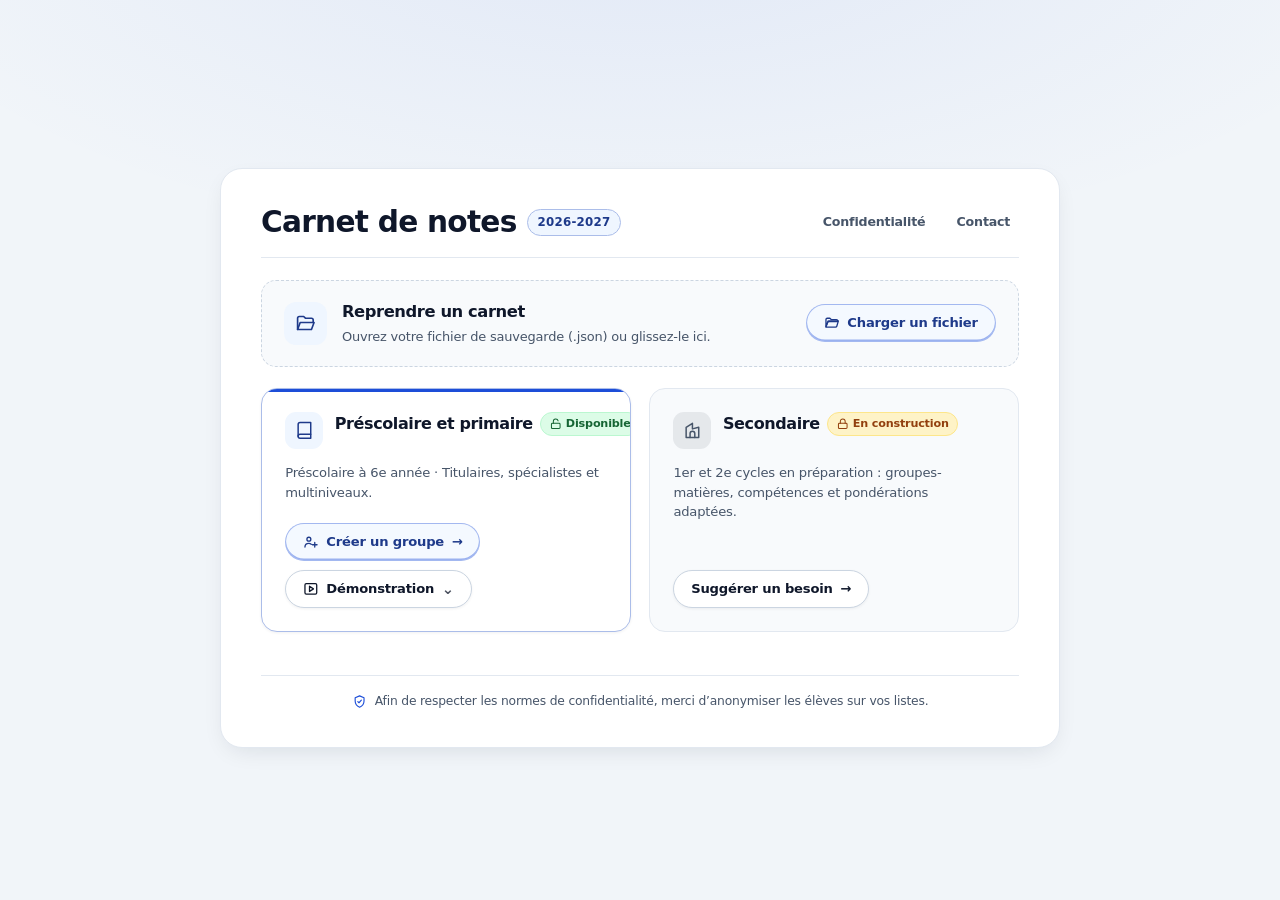
==== index.html @ 21f1ae26 "Améliorer la navigation et les synthèses Co-authored-by: Copilot <223556219+Copilot@users.noreply.gi" ====
<!DOCTYPE html>
<html lang="fr" class="design-studio no-active-group">
<head>
  <meta charset="UTF-8" />
  <meta name="viewport" content="width=device-width, initial-scale=1.0" />
  <meta http-equiv="Content-Security-Policy" content="default-src 'self'; script-src 'self'; style-src 'self' 'unsafe-inline'; img-src 'self' data: blob:; font-src 'self' data:; frame-src 'self'; connect-src 'none'; object-src 'none'; base-uri 'self'; form-action 'self'">
  <meta name="referrer" content="no-referrer" />
  <title>Carnet de notes - 2026/2027</title>
  <script src="carnet-test/js/init-theme.js"></script>
  <script src="echelles-niveaux.js"></script>
  <link rel="stylesheet" href="carnet-test/css/tailwind.css">
  <link rel="stylesheet" href="carnet-test/css/base.css">
  <link rel="stylesheet" href="carnet-test/css/design.css">
  <link rel="stylesheet" href="carnet-test/css/fonctionnalites.css">
  <link rel="stylesheet" href="carnet-test/css/studio.css">
  <link rel="stylesheet" href="carnet-test/css/test.css">
  <script src="carnet-test/js/demarrage.js" defer></script>
  <script src="carnet-test/js/demarrage-evenements.js" defer></script>
  <script src="carnet-test/vendor/xlsx.bundle.js" defer></script>
</head>
<body class="min-h-screen flex flex-col">
  <div id="tutorialOverlay" class="tour-overlay hidden no-print" role="dialog" aria-modal="true" aria-labelledby="tourTitle">
    <div id="tourHighlight" class="tour-highlight" aria-hidden="true"></div>
    <div id="tourCard" class="tour-card">
      <div id="tourProgress" class="text-xs font-bold text-slate-500"></div>
      <h2 id="tourTitle"></h2>
      <p id="tourDescription"></p>
      <div class="tour-actions">
        <button id="tourSkip" type="button">Passer le tutoriel</button>
        <button id="tourNext" type="button">Suivant →</button>
      </div>
    </div>
  </div>
  <div id="weightGuide" class="weight-guide hidden no-print" role="dialog" aria-modal="true" aria-labelledby="weightGuideTitle" aria-describedby="weightGuideDescription">
    <div class="weight-guide-shade" data-side="top"></div><div class="weight-guide-shade" data-side="bottom"></div>
    <div class="weight-guide-shade" data-side="left"></div><div class="weight-guide-shade" data-side="right"></div>
    <div id="weightGuideHighlight" class="weight-guide-highlight" aria-hidden="true"></div>
    <div id="weightGuideCard" class="tour-card">
      <h2 id="weightGuideTitle">Pondération en groupe multiniveau</h2>
      <p id="weightGuideDescription">Les évaluations peuvent différer d’un niveau à l’autre. Sélectionnez chaque niveau dans la section Élèves pour vérifier et ajuster sa pondération séparément. La répartition égale peut aussi être appliquée automatiquement.</p>
      <div class="tour-actions"><button id="weightGuideDone" type="button">J’ai compris</button></div>
    </div>
  </div>

  <aside class="test-sidebar no-print" aria-label="Navigation principale">
    <button id="btnSidebarBrandHome" type="button" class="test-sidebar-brand" title="Retourner à la page principale" aria-label="Carnet de notes 2026-2027 — Retourner à la page principale">
      <span class="brand-heading">Carnet de notes</span>
      <span class="brand-year">2026-2027</span>
    </button>
    <div class="test-sidebar-sections">
      <section class="test-sidebar-section">
        <nav class="test-sidebar-nav" aria-label="Tableau de bord">
          <button id="btnSidebarDashboard" type="button" aria-pressed="false">
            <svg class="hdr-ico" viewBox="0 0 24 24" fill="none" stroke="currentColor" stroke-width="1.9" stroke-linecap="round" stroke-linejoin="round" aria-hidden="true"><rect x="3" y="3" width="7" height="7" rx="1.5"/><rect x="14" y="3" width="7" height="7" rx="1.5"/><rect x="3" y="14" width="7" height="7" rx="1.5"/><rect x="14" y="14" width="7" height="7" rx="1.5"/></svg>
            <span>Tableau de bord</span>
          </button>
        </nav>
        <div class="test-sidebar-heading sidebar-legacy-group">
          <h2 id="sidebarGroupLabel" class="test-sidebar-label">Groupe</h2>
          <button id="sidebarSingleGroup" type="button" class="test-single-group">Créer un groupe</button>
          <select id="headerGroupSelect" class="hidden" aria-label="Groupe actif" title="Changer de groupe"></select>
          <div class="test-group-actions">
            <button id="btnSidebarGroupMenu" type="button" aria-label="Options des groupes" aria-expanded="false" aria-controls="sidebarGroupMenu" title="Ajouter ou gérer les groupes">+</button>
            <div id="sidebarGroupMenu" class="test-group-menu hidden">
              <button id="btnSidebarNewGroup" type="button">Créer un groupe</button>
              <button id="btnSidebarManageGroups" type="button">Gérer les groupes</button>
            </div>
          </div>
        </div>
        <nav id="testClassNavigation" class="test-sidebar-nav" aria-label="Groupe et élèves">
          <button id="btnSidebarGroupChoice" type="button" aria-haspopup="menu" aria-expanded="false" aria-controls="sidebarChoiceMenu">
            <svg class="hdr-ico" viewBox="0 0 24 24" fill="none" stroke="currentColor" stroke-width="2" stroke-linecap="round" stroke-linejoin="round" aria-hidden="true"><rect x="3" y="5" width="18" height="15" rx="2"/><path d="M3 9h18M8 3v4M16 3v4"/></svg>
            <span>Groupe</span><span id="sidebarActiveGroup" class="sidebar-active-group"></span><span aria-hidden="true">▾</span>
          </button>
        </nav>
      </section>
      <section class="test-sidebar-section">
        <h2 class="test-sidebar-label">Étape et bulletin</h2>
        <p id="sidebarTermEmpty" class="test-subject-empty hidden">Aucun groupe créé</p>
        <nav id="testTermNavigation" class="test-sidebar-nav" aria-label="Étapes"></nav>
        <nav id="testReportNavigation" class="test-sidebar-nav" aria-label="Bulletin"></nav>
      </section>
      <section class="test-sidebar-section">
        <h2 class="test-sidebar-label">Matières</h2>
        <nav id="testSubjectNavigation" aria-label="Matières et compétences">
          <div id="subjectSubTabsContainer" class="hidden no-print flex flex-wrap items-center gap-1.5" aria-label="Compétences de la matière"></div>
        </nav>
      </section>
    </div>
    <nav class="test-sidebar-footer test-sidebar-nav" aria-label="Informations et aide">
      <a class="feedback-link" href="mailto:support@carnetdenotes.ca?subject=Suggestion%20pour%20Carnet%20de%20notes" title="Écrire à Carnet de notes">
        <svg class="hdr-ico" viewBox="0 0 24 24" fill="none" stroke="currentColor" stroke-width="2" stroke-linecap="round" stroke-linejoin="round" aria-hidden="true"><rect x="3" y="5" width="18" height="14" rx="2"/><path d="m3 7 9 6 9-6"/></svg>
        <span>Contact</span>
      </a>
      <button id="btnReferences" type="button" title="Informations et sources pédagogiques">
        <svg class="hdr-ico" viewBox="0 0 24 24" fill="none" stroke="currentColor" stroke-width="2" stroke-linecap="round" aria-hidden="true"><circle cx="12" cy="12" r="9"/><path d="M12 11v5M12 8h.01"/></svg>
        <span>Informations et sources</span>
      </button>
      <button id="btnPrivacyPolicy" type="button" class="sidebar-privacy-link">
        <svg class="hdr-ico" viewBox="0 0 24 24" fill="none" stroke="currentColor" stroke-width="1.8" stroke-linecap="round" stroke-linejoin="round" aria-hidden="true"><path d="M12 3 5 6v5c0 4.6 2.8 8.1 7 10 4.2-1.9 7-5.4 7-10V6l-7-3Z"/><path d="m9.2 12 1.8 1.8 3.8-4"/></svg>
        <span>Politique de confidentialité</span>
      </button>
    </nav>
  </aside>
  <div id="sidebarChoiceMenu" class="sidebar-choice-menu hidden no-print" role="menu" aria-label="Choisir ou gérer les groupes"></div>

  <!-- TOP HEADER (ERGONOMIC, ZERO HORIZONTAL OVERFLOW AT ANY WIDTH) -->
  <header class="test-topbar bg-slate-900 text-white sticky top-0 z-30 shadow-md no-print w-full">
    <div class="site-layout max-w-7xl mx-auto px-3 sm:px-5 py-2.5 flex flex-col gap-2">
      <!-- Row 1: Brand Title + Étape Switcher (Shifted left with Bulletin global at the end of Étape 3) -->
      <div class="flex flex-wrap items-center justify-between gap-3">
        <div class="test-original-brand flex items-baseline gap-2">
          <h1 class="brand-title text-lg sm:text-2xl font-extrabold text-white tracking-tight leading-none">
            Carnet de notes
          </h1>
          <span class="brand-title text-xs sm:text-sm font-extrabold px-2 py-0.5 rounded-md bg-indigo-500/25 border border-indigo-400/40 text-indigo-200">
            2026-2027
          </span>
        </div>

        <!-- ÉTAPE 1, 2, 3 + BULLETIN GLOBAL -->
        <div class="flex flex-wrap items-center gap-2 sm:mr-6">
          <button id="btnNavStudentsTop" type="button" class="px-3 py-1 rounded-lg text-xs font-semibold transition cursor-pointer text-slate-300 hover:text-white hover:bg-slate-800 border border-slate-700 flex items-center gap-1" title="Gérer les élèves, leur niveau et leurs adaptations">
            <svg class="hdr-ico ico-students" viewBox="0 0 24 24" fill="none" stroke="currentColor" stroke-width="2" stroke-linecap="round" stroke-linejoin="round" aria-hidden="true"><circle cx="9" cy="8" r="3.2"/><path d="M3 20c0-3.3 2.7-5.5 6-5.5s6 2.2 6 5.5"/><circle cx="17.2" cy="9.2" r="2.4"/><path d="M16.5 14.6c2.6.2 4.5 2 4.5 4.9"/></svg>
            <span id="sidebarStudentsLabel">Élève(s)</span>
            <span id="headerStudentCount" class="rounded-full bg-slate-700 px-1.5 py-0.5 text-[10px] font-bold">0</span>
          </button>
          <div id="studentSearchPopover" class="test-student-search" role="search">
            <button id="btnStudentSearch" type="button" aria-label="Aller à un(e) élève" title="Aller à un(e) élève">
              <svg viewBox="0 0 24 24" fill="none" stroke="currentColor" stroke-width="2.2" stroke-linecap="round" aria-hidden="true"><circle cx="11" cy="11" r="7"/><path d="M20 20l-3.5-3.5"/></svg>
            </button>
            <input id="headerStudentSearch" type="text" autocomplete="off" role="combobox" aria-autocomplete="list" aria-expanded="false" aria-controls="studentSearchDropdown" aria-label="Aller à un(e) élève" placeholder="Aller à un(e) élève">
            <div id="studentSearchDropdown" class="student-search-dropdown hidden" role="listbox" aria-label="Élèves correspondants"></div>
            <div id="studentSearchMessage" aria-live="polite"></div>
          </div>
          <div class="flex items-center bg-slate-800 p-0.5 rounded-xl border border-slate-700">
            <button type="button" data-term="1" class="term-btn px-3 py-1 rounded-lg text-xs font-bold transition cursor-pointer bg-indigo-600 text-white"><svg class="subject-icon term-icon" viewBox="0 0 24 24" fill="none" stroke="currentColor" stroke-width="1.8" stroke-linecap="round" stroke-linejoin="round" aria-hidden="true"><circle cx="12" cy="12" r="8"/><path d="M12 12V4a8 8 0 0 1 6.93 12z" fill="currentColor" fill-opacity=".35"/></svg><span>Étape 1</span></button>
            <button type="button" data-term="2" class="term-btn px-3 py-1 rounded-lg text-xs font-semibold transition cursor-pointer text-slate-300 hover:text-white"><svg class="subject-icon term-icon" viewBox="0 0 24 24" fill="none" stroke="currentColor" stroke-width="1.8" stroke-linecap="round" stroke-linejoin="round" aria-hidden="true"><circle cx="12" cy="12" r="8"/><path d="M12 12V4a8 8 0 1 1-6.93 12z" fill="currentColor" fill-opacity=".35"/></svg><span>Étape 2</span></button>
            <button type="button" data-term="3" class="term-btn px-3 py-1 rounded-lg text-xs font-semibold transition cursor-pointer text-slate-300 hover:text-white"><svg class="subject-icon term-icon" viewBox="0 0 24 24" fill="none" stroke="currentColor" stroke-width="1.8" stroke-linecap="round" stroke-linejoin="round" aria-hidden="true"><circle cx="12" cy="12" r="8" fill="currentColor" fill-opacity=".35"/><path d="m8.5 12 2.5 2.5 4.5-5"/></svg><span>Étape 3</span></button>
            <div class="h-4 w-px bg-slate-700 mx-1"></div>
            <button id="btnNavGlobalReport" type="button" class="px-3 py-1 rounded-lg text-xs font-bold transition cursor-pointer text-amber-300 hover:bg-amber-500/20 flex items-center gap-1">
              <svg class="subject-icon term-icon" viewBox="0 0 24 24" fill="none" stroke="currentColor" stroke-width="1.8" stroke-linecap="round" stroke-linejoin="round" aria-hidden="true"><rect x="4" y="3" width="16" height="18" rx="2"/><path d="M8.5 17v-3M12 17V9.5M15.5 17v-5"/></svg><span>Synthèse</span>
            </button>
          </div>
        </div>
      </div>

      <!-- Row 2: Action Toolbar (Wraps cleanly, fits narrow Canvas & Google Sites without ever clipping right) -->
      <div class="flex flex-wrap items-center justify-between gap-1.5 pt-1.5 border-t border-slate-800/90">
        <div class="flex flex-wrap items-center gap-1.5">
          <div class="print-menu-anchor">
            <button id="btnPrintView" type="button" class="inline-flex items-center gap-1 px-2.5 py-1 rounded-lg text-xs font-medium bg-slate-800 hover:bg-slate-700 text-slate-200 border border-slate-700 transition cursor-pointer" aria-label="Ouvrir les options d’impression" aria-haspopup="menu" aria-expanded="false" aria-controls="printMenu" title="Choisir ce que vous souhaitez imprimer">
              <svg class="hdr-ico ico-print" viewBox="0 0 24 24" fill="none" stroke="currentColor" stroke-width="2" stroke-linecap="round" stroke-linejoin="round" aria-hidden="true"><path d="M7 9V3h10v6"/><path d="M7 17H5a2 2 0 0 1-2-2v-4a2 2 0 0 1 2-2h14a2 2 0 0 1 2 2v4a2 2 0 0 1-2 2h-2"/><rect x="7" y="14" width="10" height="7" rx="1"/></svg>
              <span>Imprimer</span><span class="print-menu-chevron" aria-hidden="true">▾</span>
            </button>
            <div id="printMenu" class="print-menu hidden no-print" role="menu" aria-label="Options d’impression"></div>
          </div>
          <button id="btnExportExcel" type="button" class="inline-flex items-center gap-1 px-2.5 py-1 rounded-lg text-xs font-semibold text-white shadow-2xs cursor-pointer" aria-label="Exporter le carnet en Excel" title="Télécharger tout le carnet formaté en fichier Excel (.xlsx)">
            <svg class="hdr-ico" viewBox="0 0 24 24" fill="none" stroke="currentColor" stroke-width="2" stroke-linecap="round" stroke-linejoin="round" aria-hidden="true"><rect x="3.5" y="4" width="17" height="16" rx="2"/><path d="M3.5 10h17M3.5 15h17M10 4v16"/></svg>
            <span>Exporter</span>
          </button>

          <button id="btnExportJSON" type="button" class="inline-flex items-center gap-1 px-2.5 py-1 rounded-lg text-xs font-medium bg-slate-800 hover:bg-slate-700 text-slate-200 border border-slate-700 transition cursor-pointer" aria-label="Sauvegarder le carnet" title="Télécharger un fichier de sauvegarde (.json)">
            <svg class="hdr-ico ico-save" viewBox="0 0 24 24" fill="none" stroke="currentColor" stroke-width="2" stroke-linecap="round" stroke-linejoin="round" aria-hidden="true"><path d="M5 3h11l3 3v14a1 1 0 0 1-1 1H5a1 1 0 0 1-1-1V4a1 1 0 0 1 1-1z"/><path d="M8 3v5h7V3"/><rect x="7.5" y="13" width="9" height="6" rx="1"/></svg>
            <span>Sauvegarder</span>
          </button>
          <button id="btnOpenJSONDirect" type="button" class="inline-flex items-center gap-1 px-2.5 py-1 rounded-lg text-xs font-medium bg-slate-800 hover:bg-slate-700 text-slate-200 border border-slate-700 transition cursor-pointer" aria-label="Charger un carnet sauvegardé" title="Charger un fichier de sauvegarde (.json)">
            <svg class="hdr-ico ico-load" viewBox="0 0 24 24" fill="none" stroke="currentColor" stroke-width="2" stroke-linecap="round" stroke-linejoin="round" aria-hidden="true"><path d="M3 7a2 2 0 0 1 2-2h4l2 2h8a2 2 0 0 1 2 2v1H7.5a2 2 0 0 0-1.9 1.4L3 18z"/><path d="M3 18l2.6-7.6A2 2 0 0 1 7.5 9H22l-2.4 8.2a2 2 0 0 1-1.9 1.4H3"/></svg>
            <span>Charger</span>
          </button>
          <button id="btnCloseCarnet" type="button" class="inline-flex items-center gap-1 px-2.5 py-1 rounded-lg text-xs font-medium bg-slate-800 hover:bg-slate-700 text-slate-200 border border-slate-700 transition cursor-pointer" aria-label="Fermer le carnet et effacer les données de cet onglet" title="Fermer le carnet après confirmation">
            <svg class="hdr-ico" viewBox="0 0 24 24" fill="none" stroke="currentColor" stroke-width="2" stroke-linecap="round" stroke-linejoin="round" aria-hidden="true"><path d="m7 7 10 10M17 7 7 17"/></svg>
            <span>Fermer</span>
          </button>
          <button id="btnBackupHelp" type="button" class="hdr-icobtn" aria-label="À quoi ça sert ?" title="À quoi ça sert ?">?</button>
          <input id="inputImportJSON" type="file" accept=".json,application/json" class="hidden" />
          <span id="fileSyncStatus" class="file-sync-status" data-status="unlinked" role="status" aria-live="polite">Aucun fichier lié</span>

        </div>

        <div class="flex flex-wrap items-center gap-1.5">
          <button id="btnUndo" type="button" class="hdr-icobtn" title="Annuler (Ctrl+Z)" aria-label="Annuler" disabled>
            <svg viewBox="0 0 24 24" fill="none" stroke="currentColor" stroke-width="2.2" stroke-linecap="round" stroke-linejoin="round" aria-hidden="true"><path d="M9 14L4 9l5-5"/><path d="M4 9h10.5a5.5 5.5 0 0 1 0 11H11"/></svg>
          </button>
          <button id="btnRedo" type="button" class="hdr-icobtn" title="Rétablir (Ctrl+Y)" aria-label="Rétablir" disabled>
            <svg viewBox="0 0 24 24" fill="none" stroke="currentColor" stroke-width="2.2" stroke-linecap="round" stroke-linejoin="round" aria-hidden="true"><path d="M15 14l5-5-5-5"/><path d="M20 9H9.5a5.5 5.5 0 0 0 0 11H13"/></svg>
          </button>
          <div class="relative test-settings-anchor">
            <button id="btnSettings" type="button" class="hdr-icobtn" title="Options" aria-label="Options" aria-haspopup="true" aria-expanded="false">
              <svg viewBox="0 0 24 24" fill="none" stroke="currentColor" stroke-width="2" stroke-linecap="round" stroke-linejoin="round" aria-hidden="true"><circle cx="12" cy="12" r="3"/><path d="M19.4 15a1.7 1.7 0 0 0 .3 1.8l.1.1a2 2 0 1 1-2.8 2.8l-.1-.1a1.7 1.7 0 0 0-1.8-.3 1.7 1.7 0 0 0-1 1.5V21a2 2 0 1 1-4 0v-.1a1.7 1.7 0 0 0-1.1-1.5 1.7 1.7 0 0 0-1.8.3l-.1.1a2 2 0 1 1-2.8-2.8l.1-.1a1.7 1.7 0 0 0 .3-1.8 1.7 1.7 0 0 0-1.5-1H3a2 2 0 1 1 0-4h.1a1.7 1.7 0 0 0 1.5-1.1 1.7 1.7 0 0 0-.3-1.8l-.1-.1a2 2 0 1 1 2.8-2.8l.1.1a1.7 1.7 0 0 0 1.8.3H9a1.7 1.7 0 0 0 1-1.5V3a2 2 0 1 1 4 0v.1a1.7 1.7 0 0 0 1 1.5 1.7 1.7 0 0 0 1.8-.3l.1-.1a2 2 0 1 1 2.8 2.8l-.1.1a1.7 1.7 0 0 0-.3 1.8V9a1.7 1.7 0 0 0 1.5 1H21a2 2 0 1 1 0 4h-.1a1.7 1.7 0 0 0-1.5 1z"/></svg>
            </button>
            <div id="settingsPanel" class="hidden" role="dialog" aria-label="Options">
              <div class="sp-title">Options d'affichage</div>
              <div class="sp-row">
                <span>Thème</span>
                <div class="sp-seg" data-pref="theme">
                  <button type="button" data-val="light">Clair</button>
                  <button type="button" data-val="dark">Sombre</button>
                </div>
              </div>
              <label class="sp-row sp-color-columns-toggle">
                <span class="sp-toggle-copy">
                  <span class="sp-toggle-label">Colonnes colorées</span>
                  <small>Sélecteur sur chaque évaluation</small>
                </span>
                <span class="sp-switch">
                  <input type="checkbox" role="switch" data-pref-check="coloredColumns">
                  <span class="sp-switch-track" aria-hidden="true"></span>
                </span>
              </label>
              <div class="sp-row sp-row-palette">
                <div class="sp-palette-header">
                  <span>Palette</span>
                  <span id="spPaletteName" class="sp-palette-active-name">Bleu Océan</span>
                </div>
                <div class="sp-palette-swatches" role="group" aria-label="Palette de couleurs">
                  <button type="button" class="sp-swatch is-active" data-palette-val="ocean" title="Bleu Océan (Défaut)" aria-label="Bleu Océan" aria-pressed="true" style="--sw-brand:#1d4ed8; --sw-soft:#dbeafe;"></button>
                  <button type="button" class="sp-swatch" data-palette-val="boreal" title="Indigo Boréal" aria-label="Indigo Boréal" aria-pressed="false" style="--sw-brand:#4338ca; --sw-soft:#e0e7ff;"></button>
                  <button type="button" class="sp-swatch" data-palette-val="terracotta" title="Argile &amp; Terracotta" aria-label="Argile et Terracotta" aria-pressed="false" style="--sw-brand:#b84a39; --sw-soft:#fce8e4;"></button>
                  <button type="button" class="sp-swatch" data-palette-val="prune" title="Prune Éditoriale" aria-label="Prune Éditoriale" aria-pressed="false" style="--sw-brand:#6b2f7a; --sw-soft:#f3e5f6;"></button>
                  <button type="button" class="sp-swatch" data-palette-val="ambre" title="Ocre &amp; Ambre" aria-label="Ocre et Ambre" aria-pressed="false" style="--sw-brand:#b45309; --sw-soft:#fef3c7;"></button>
                  <button type="button" class="sp-swatch" data-palette-val="graphite" title="Graphite &amp; Encre" aria-label="Graphite et Encre" aria-pressed="false" style="--sw-brand:#334155; --sw-soft:#e2e8f0;"></button>
                  <button type="button" class="sp-swatch" data-palette-val="foret" title="Vert Forêt" aria-label="Vert Forêt" aria-pressed="false" style="--sw-brand:#2f6b4f; --sw-soft:#dcfce7;"></button>
                </div>
              </div>
              <div class="sp-row sp-text-size">
                <label for="spTextSize">Taille du texte</label>
                <input id="spTextSize" type="range" min="0" max="4" step="1" value="2" aria-label="Taille du texte">
                <output id="spTextSizeValue" for="spTextSize">3 / 5</output>
              </div>
              <div class="sp-title" style="margin-top:.6rem">Sauvegarde</div>
              <div class="sp-backup-actions">
                <button id="btnUnlinkJSON" type="button" class="sort-btn" disabled>Aucun fichier lié</button>
              </div>
              <p id="backupEncryptionNotice" class="sp-backup-notice" aria-live="polite">Le carnet reste en mémoire dans cet onglet : sauvegardez votre fichier JSON avant de fermer ou d’actualiser la page.</p>
              <div id="legacyBrowserBackup" class="hidden">
                <p class="sp-backup-notice">Une ancienne copie non chiffrée existe encore dans ce navigateur. Téléchargez-la si vous en avez besoin, puis effacez-la lorsque vous avez vérifié votre fichier.</p>
                <div class="sp-backup-actions">
                  <button id="btnDownloadLegacyBrowser" type="button" class="sort-btn">Télécharger l’ancienne copie du navigateur</button>
                  <button id="btnDeleteLegacyBrowser" type="button" class="sort-btn">Effacer l’ancienne copie du navigateur</button>
                </div>
              </div>
            </div>
          </div>
          <span class="hdr-sep" aria-hidden="true"></span>
          <button id="btnFullscreen" type="button" class="inline-flex items-center gap-1 px-2.5 py-1 rounded-lg text-xs font-medium bg-slate-800 hover:bg-slate-700 text-indigo-300 border border-slate-700 transition cursor-pointer" aria-label="Passer en plein écran" title="Basculer en plein écran">
            <svg class="w-3.5 h-3.5" fill="none" stroke="currentColor" stroke-width="2" viewBox="0 0 24 24"><path stroke-linecap="round" stroke-linejoin="round" d="M4 8V4m0 0h4M4 4l5 5m11-1V4m0 0h-4m4 0l-5 5M4 16v4m0 0h4m-4 0l5-5m11 5l-5-5m5 5v-4m0 4h-4"/></svg>
            <span id="fullscreenBtnLabel">Plein écran</span>
          </button>
        </div>
      </div>
    </div>

    <!-- Row 3: Subject Selector Grid (5 columns on desktop, 2 on mobile — 100% visible, zero overflow) -->
    <div class="test-old-subject-bar bg-slate-800/95 border-t border-slate-700/80 px-3 sm:px-5 py-2">
      <div class="site-layout max-w-7xl mx-auto">
        <div id="subjectTabsContainer" class="grid grid-cols-2 sm:grid-cols-5 gap-1.5">
          <!-- Populated dynamically -->
        </div>
      </div>
    </div>
  </header>

  <!-- MAIN CONTENT AREA -->
  <main class="site-layout flex-1 max-w-7xl w-full mx-auto px-3 sm:px-5 py-4 space-y-4">
    <div id="printMeta" aria-hidden="true"></div>

    <section id="viewHome" class="home-view no-print" aria-label="Accueil et tableau de bord">
      <!-- ÉTAT 1 : PORTAIL D'ACCUEIL PLEIN ÉCRAN (AUCUN GROUPE ACTIF) -->
      <div id="homePortal" class="home-portal">
        <div class="home-portal-shell">
          <div class="home-portal-header">
            <div class="home-portal-brand">
              <h1>Carnet de notes</h1>
              <span class="home-year-pill">2026-2027</span>
            </div>
            <nav class="home-portal-links" aria-label="Informations et aide">
              <button id="homeBtnReturnDashboard" type="button" hidden>Revenir au tableau de bord</button>
              <button id="homeBtnPrivacy" type="button">Confidentialité</button>
              <a href="mailto:support@carnetdenotes.ca?subject=Suggestion%20pour%20Carnet%20de%20notes">Contact</a>
            </nav>
          </div>

          <div id="homeLegacyBrowserNotice" class="home-legacy-banner hidden" role="status">
            <p>Une ancienne copie du carnet est encore conservée dans ce navigateur.</p>
            <div class="home-legacy-actions">
              <button id="homeBtnDownloadLegacy" type="button" class="home-btn home-btn-secondary home-btn-sm">Télécharger la copie</button>
              <button id="homeBtnDeleteLegacy" type="button" class="home-btn home-btn-secondary home-btn-sm">Effacer du navigateur</button>
            </div>
          </div>

          <div id="homeDropZone" class="home-resume-band">
            <div class="home-resume-copy">
              <span class="home-resume-icon" aria-hidden="true">
                <svg viewBox="0 0 24 24" fill="none" stroke="currentColor" stroke-width="1.9" stroke-linecap="round" stroke-linejoin="round"><path d="M3 19V6a2 2 0 0 1 2-2h5l2 2h7a2 2 0 0 1 2 2v3"/><path d="M3 19l3-8h16l-3 8z"/></svg>
              </span>
              <div>
                <h2>Reprendre un carnet</h2>
                <p id="homeDropHint">Ouvrez votre fichier de sauvegarde (.json) ou glissez-le ici.</p>
              </div>
            </div>
            <button id="homeLoadBtn" type="button" class="home-btn home-btn-primary">
              <svg viewBox="0 0 24 24" fill="none" stroke="currentColor" stroke-width="2" stroke-linecap="round" stroke-linejoin="round" aria-hidden="true"><path d="M3 7a2 2 0 0 1 2-2h4l2 2h8a2 2 0 0 1 2 2v1H7.5a2 2 0 0 0-1.9 1.4L3 18z"/><path d="M3 18l2.6-7.6A2 2 0 0 1 7.5 9H22l-2.4 8.2a2 2 0 0 1-1.9 1.4H3"/></svg>
              <span>Charger un fichier</span>
            </button>
          </div>

          <div class="home-levels-grid">
            <article class="home-level-card is-primary">
              <div class="home-level-head">
                <span class="home-level-icon" aria-hidden="true">
                  <svg viewBox="0 0 24 24" fill="none" stroke="currentColor" stroke-width="1.9" stroke-linecap="round" stroke-linejoin="round"><path d="M4 19.5A2.5 2.5 0 0 1 6.5 17H20"/><path d="M6.5 2H20v20H6.5A2.5 2.5 0 0 1 4 19.5v-15A2.5 2.5 0 0 1 6.5 2z"/></svg>
                </span>
                <div class="home-level-title-wrap">
                  <h2>Préscolaire et primaire</h2>
                  <span class="home-status-badge is-available">
                    <svg viewBox="0 0 24 24" fill="none" stroke="currentColor" stroke-width="2.1" stroke-linecap="round" stroke-linejoin="round" aria-hidden="true"><rect x="3" y="11" width="18" height="11" rx="2"/><path d="M7 11V7a5 5 0 0 1 9.9-1"/></svg>
                    Disponible
                  </span>
                </div>
              </div>
              <p class="home-level-desc">Préscolaire à 6e année · Titulaires, spécialistes et multiniveaux.</p>
              <div class="home-level-actions">
                <button id="homeCreateBtn" type="button" class="home-btn home-btn-primary">
                  <svg viewBox="0 0 24 24" fill="none" stroke="currentColor" stroke-width="2" stroke-linecap="round" stroke-linejoin="round" aria-hidden="true"><circle cx="9" cy="8" r="3"/><path d="M3 20c0-3.3 2.7-5.5 6-5.5 1.4 0 2.6.4 3.6 1.2M18 13v7m-3.5-3.5h7"/></svg>
                  <span>Créer un groupe</span>
                  <span class="home-arrow" aria-hidden="true">→</span>
                </button>
                <button id="homeDemoToggle" type="button" class="home-btn home-btn-secondary" aria-expanded="false" aria-controls="homeDemoPanel">
                  <svg viewBox="0 0 24 24" fill="none" stroke="currentColor" stroke-width="2" stroke-linecap="round" stroke-linejoin="round" aria-hidden="true"><rect x="3" y="4" width="18" height="16" rx="2"/><path d="m10 8 6 4-6 4z"/></svg>
                  <span>Démonstration</span>
                  <span class="home-chevron" aria-hidden="true">⌄</span>
                </button>
              </div>
            </article>

            <article class="home-level-card is-coming-soon">
              <div class="home-level-head">
                <span class="home-level-icon" aria-hidden="true">
                  <svg viewBox="0 0 24 24" fill="none" stroke="currentColor" stroke-width="1.9" stroke-linecap="round" stroke-linejoin="round"><path d="M12 10V3L4 8v13h16V8l-8 2z"/><path d="M9 21v-5a3 3 0 0 1 6 0v5"/></svg>
                </span>
                <div class="home-level-title-wrap">
                  <h2>Secondaire</h2>
                  <span class="home-status-badge is-soon">
                    <svg viewBox="0 0 24 24" fill="none" stroke="currentColor" stroke-width="2.1" stroke-linecap="round" stroke-linejoin="round" aria-hidden="true"><rect x="3" y="11" width="18" height="11" rx="2"/><path d="M7 11V7a5 5 0 0 1 10 0v4"/></svg>
                    En construction
                  </span>
                </div>
              </div>
              <p class="home-level-desc">1er et 2e cycles en préparation : groupes-matières, compétences et pondérations adaptées.</p>
              <div class="home-level-actions">
                <a class="home-btn home-btn-secondary" href="mailto:support@carnetdenotes.ca?subject=Carnet%20de%20notes%20%E2%80%94%20Secondaire">
                  <span>Suggérer un besoin</span>
                  <span class="home-arrow" aria-hidden="true">→</span>
                </a>
              </div>
            </article>
          </div>

          <div id="homeDemoPanel" class="home-demo-collapse" aria-hidden="true">
            <div class="home-demo-collapse-inner">
              <div class="home-demo-box">
                <fieldset id="homeDemoChoices" class="home-demo-choices">
                  <legend class="sr-only">Classes de démonstration</legend>
                  <label class="home-demo-option"><input type="radio" name="homeDemoClass" value="presco" checked><span>Préscolaire</span></label>
                  <label class="home-demo-option"><input type="radio" name="homeDemoClass" value="annee1"><span>1re année</span></label>
                  <label class="home-demo-option"><input type="radio" name="homeDemoClass" value="annee2"><span>2e année</span></label>
                  <label class="home-demo-option"><input type="radio" name="homeDemoClass" value="annee3"><span>3e année</span></label>
                  <label class="home-demo-option"><input type="radio" name="homeDemoClass" value="annee4"><span>4e année</span></label>
                  <label class="home-demo-option"><input type="radio" name="homeDemoClass" value="annee5"><span>5e année</span></label>
                  <label class="home-demo-option"><input type="radio" name="homeDemoClass" value="annee6"><span>6e année</span></label>
                  <label class="home-demo-option"><input type="radio" name="homeDemoClass" value="specialiste"><span>Spécialiste 2e cycle</span></label>
                  <label class="home-demo-option"><input type="radio" name="homeDemoClass" value="multi"><span>Multi-niveau 5e et 6e</span></label>
                </fieldset>
                <div class="home-demo-footer">
                  <span class="home-demo-note">Aperçu avec noms et résultats fictifs</span>
                  <button id="homeDemoLaunch" type="button" class="home-btn home-btn-primary home-btn-sm">
                    <span>Ouvrir la démonstration</span>
                    <span class="home-arrow" aria-hidden="true">→</span>
                  </button>
                </div>
              </div>
            </div>
          </div>

          <footer class="home-portal-footer">
            <svg viewBox="0 0 24 24" fill="none" stroke="currentColor" stroke-width="1.8" stroke-linecap="round" stroke-linejoin="round" aria-hidden="true"><path d="M12 3 5 6v5c0 4.6 2.8 8.1 7 10 4.2-1.9 7-5.4 7-10V6l-7-3Z"/><path d="m9.2 12 1.8 1.8 3.8-4"/></svg>
            <p>Afin de respecter les normes de confidentialité, merci d’anonymiser les élèves sur vos listes.</p>
          </footer>
        </div>
      </div>

      <!-- ÉTAT 2 : TABLEAU DE BORD DE SESSION (CARNET OUVERT) -->
      <div id="homeDashboard" class="home-dashboard" hidden>
        <div class="dash-header">
          <div>
            <h2 class="dash-title">Tableau de bord</h2>
            <p id="dashSummaryMeta" class="dash-subtitle"></p>
          </div>
        </div>

        <div id="dashSaveNotice" class="dash-save-notice hidden" data-status="pending" role="status">
          <svg viewBox="0 0 24 24" fill="none" stroke="currentColor" stroke-width="2" stroke-linecap="round" stroke-linejoin="round" aria-hidden="true"><path d="M12 9v4m0 4h.01M10.3 3.9 1.9 18.5A1.7 1.7 0 0 0 3.4 21h17.2a1.7 1.7 0 0 0 1.5-2.5L13.7 3.9a1.95 1.95 0 0 0-3.4 0Z"/></svg>
          <p id="dashSaveNoticeText"></p>
        </div>

        <section id="dashOverviewSection" class="dash-panel" aria-labelledby="dashOverviewHeading">
          <div class="dash-panel-head">
            <div>
              <h3 id="dashOverviewHeading">Portrait de la classe</h3>
              <p id="dashOverviewMeta" class="dash-panel-sub"></p>
            </div>
            <div id="dashProfileChips" class="dash-profile-chips"></div>
          </div>

          <div id="dashKpiStrip" class="dash-kpi-strip"></div>

          <div id="dashSubjectsWrap" class="dash-subblock">
            <h4 class="dash-subblock-title">Avancement par matière</h4>
            <div id="dashSubjectsGrid" class="dash-subjects-grid"></div>
          </div>

          <div id="dashFollowupsWrap" class="dash-subblock hidden">
            <h4 class="dash-subblock-title">Travaux en suivi</h4>
            <div id="dashFollowupsList" class="dash-followups-list"></div>
          </div>
        </section>

        <section class="dash-groups-section" aria-labelledby="dashGroupsHeading">
          <div class="dash-section-head">
            <div class="dash-section-title-wrap">
              <h3 id="dashGroupsHeading">Vos groupes</h3>
              <span id="dashGroupsCount" class="dash-count-pill">0</span>
            </div>
            <button id="dashBtnManageGroups" type="button" class="dash-inline-link">
              <span>Gérer les listes</span>
              <span class="home-arrow" aria-hidden="true">→</span>
            </button>
          </div>
          <div id="dashGroupsGrid" class="dash-groups-grid"></div>
        </section>
      </div>
    </section>

    <!-- VIEW 1: CARNET & TRAVAUX (ONLY ELEMENT THAT SCROLLS HORIZONTALLY AS WORKS ARE ADDED) -->
    <section id="viewGradebook" class="hidden space-y-3">
      <div id="emptyRosterNotice" class="hidden bg-indigo-50 border border-indigo-200 rounded-xl px-4 py-3 text-sm text-indigo-950">
        <div class="empty-roster-copy">
          <div id="emptyRosterTitle" class="font-bold">Votre carnet est prêt.</div>
          <div id="emptyRosterDescription" class="mt-1">Ajoutez vos élèves et choisissez leur niveau pour afficher les grilles du bon cycle.</div>
          <button id="btnOpenStudentsFromEmpty" type="button" class="mt-2 px-3 py-1.5 rounded-lg bg-indigo-600 text-white text-xs font-bold hover:bg-indigo-500">
            Ajouter des élèves
          </button>
        </div>
      </div>
      <!-- Compact Toolbar -->
      <div class="gradebook-toolbar bg-white rounded-xl border border-slate-200 px-4 py-3 shadow-xs flex flex-wrap items-center justify-between gap-3">
        <div class="flex items-center gap-2 flex-wrap">
          <svg id="gbSubjectIcon" class="gb-subject-icon" viewBox="0 0 24 24" fill="none" stroke="currentColor" stroke-width="1.7" stroke-linecap="round" stroke-linejoin="round" aria-hidden="true"></svg>
          <h2 id="gbSubjectTitle" class="text-base sm:text-lg font-bold text-slate-900">Mathématique — C1 : Résoudre une situation-problème</h2>
        </div>

        <div class="flex flex-wrap items-center gap-2 no-print">
          <div class="new-eval-popover-wrap"><button id="btnNewEvaluation" type="button" aria-expanded="false" aria-controls="newEvaluationChoices" class="inline-flex items-center gap-1 px-3 py-1.5 rounded-lg text-xs font-semibold cursor-pointer">
            <span>＋ Nouvelle évaluation</span>
          </button>
          <div id="newEvaluationChoices" class="new-evaluation-choices hidden" role="group" aria-label="Type d’évaluation">
            <button id="btnOpenAddAssignment" type="button">Déjà réalisée</button>
            <button id="btnAddVisualTraceFromGb" type="button" title="Remplir une grille d’observation">Observable</button></div>
          </div>
          <div class="gradebook-metrics">
            <div class="gradebook-metric"><span>Travaux et traces observables</span><strong id="kpiAssignmentCount">0</strong></div>
            <div class="gradebook-metric"><span>Moyenne du groupe</span><strong id="kpiClassAverage">—</strong></div>
            <button id="btnWeightMode" type="button" aria-expanded="false" aria-controls="weightControls">Pondération</button>
            <span id="weightWarningBanner" class="hidden px-2 py-0.5 rounded-md text-[11px] font-bold bg-red-100 text-red-800 border border-red-300" role="alert">
              Erreur pondération : <span id="weightTotalVal">0</span> % (doit donner 100 %)
            </span>
            <span id="weightControls" class="hidden inline-flex flex-wrap items-center gap-1.5">
              <button id="btnResetEqualWeights" type="button" class="px-2.5 py-1.5 rounded-lg text-[11px] font-semibold bg-slate-100 hover:bg-slate-200 text-slate-700 transition cursor-pointer" title="Répartir équitablement la pondération entre les évaluations">Répartir également</button>
              <button id="btnUnlockAllWeights" type="button" class="px-2.5 py-1.5 rounded-lg text-[11px] font-semibold bg-slate-100 hover:bg-slate-200 text-slate-700 transition cursor-pointer" title="Libérer toutes les colonnes figées pour qu’elles s’ajustent à nouveau librement">Tout libérer</button>
            </span>
          </div>
          <button id="btnClearStudentFilter" type="button" class="hidden px-2 py-1 rounded-lg text-xs bg-slate-100" aria-label="Effacer la recherche et afficher tous les élèves" title="Afficher tous les élèves"></button>
        </div>
      </div>

      <!-- Gradebook Table: THE ONLY CONTAINER WITH HORIZONTAL SCROLL AS COLUMNS GROW -->
      <div id="gradebookFrame" class="bg-white rounded-xl border border-slate-200 shadow-xs overflow-hidden">
        <div id="gradebookScrollContainer" class="overflow-x-auto custom-scrollbar w-full">
          <table class="w-full text-left border-collapse">
            <thead>
              <tr id="gradebookHeaderRow" class="bg-slate-900 text-white text-[11px] uppercase tracking-wider">
                <!-- Populated dynamically -->
              </tr>
            </thead>
            <tbody id="gradebookBody" class="divide-y divide-slate-200 text-xs">
              <!-- Populated dynamically -->
            </tbody>
          </table>
        </div>
        <span class="gb-fade is-left no-print" aria-hidden="true"></span>
        <span class="gb-fade is-right no-print" aria-hidden="true"></span>
        <button id="gbScrollPrev" type="button" class="gb-scroll-arrow is-prev no-print" aria-controls="gradebookScrollContainer" aria-label="Évaluation précédente" title="Évaluation précédente"><svg viewBox="0 0 24 24" fill="none" stroke="currentColor" stroke-width="2.2" stroke-linecap="round" stroke-linejoin="round" aria-hidden="true"><path d="m15 18-6-6 6-6"/></svg></button>
        <button id="gbScrollNext" type="button" class="gb-scroll-arrow is-next no-print" aria-controls="gradebookScrollContainer" aria-label="Évaluation suivante" title="Évaluation suivante"><svg viewBox="0 0 24 24" fill="none" stroke="currentColor" stroke-width="2.2" stroke-linecap="round" stroke-linejoin="round" aria-hidden="true"><path d="m9 18 6-6-6-6"/></svg></button>
        <div id="gradebookTopScroll" class="gradebook-top-scroll no-print" tabindex="0" role="region" aria-label="Défilement horizontal du carnet"><div></div></div>
      </div>
    </section>

    <!-- VIEW 2: BARÈME (1 SEULE CASE PAR RANGÉE — ZERO HORIZONTAL SCROLL) -->
    <section id="viewBareme" class="hidden space-y-3">
      <div class="studio-hero-card bg-white rounded-xl border border-slate-200 p-4 shadow-xs space-y-3">
        <div class="flex flex-wrap items-center justify-between gap-2 border-b border-slate-100 pb-3">
          <div class="flex items-center gap-2 flex-wrap">
            <button id="btnBackToGradebookFromBareme" type="button" class="px-2.5 py-1.5 rounded-lg text-xs font-bold bg-slate-100 hover:bg-slate-200 text-slate-700 cursor-pointer flex items-center gap-1 no-print">
              <span>← Retour au Carnet</span>
            </button>
            <div>
              <h2 class="text-base sm:text-lg font-bold text-slate-900">Jugement professionnel — <span id="baremeSubjectLabel" class="text-indigo-600"></span></h2>
              <p class="text-xs font-medium text-slate-500">Barème et repères</p>
            </div>
          </div>
          <div class="flex items-center gap-2 no-print">
            <button id="btnClearStudentBareme" type="button" class="px-2.5 py-1.5 rounded-lg text-xs font-medium text-slate-600 hover:text-red-600 bg-slate-100 hover:bg-red-50 transition cursor-pointer">
              Réinitialiser l'élève
            </button>
          </div>
        </div>

        <!-- Student Pill Selector (Wrapped, No Horizontal Scroll) -->
        <div id="baremeStudentPills" class="flex flex-wrap items-center gap-1.5 no-print">
          <!-- Populated dynamically -->
        </div>

        <!-- Majority Calculation & Nuance Selector Banner -->
        <div class="bg-slate-900 text-white rounded-xl p-3.5 flex flex-col lg:flex-row lg:items-center justify-between gap-3">
          <div class="space-y-0.5">
            <div class="text-[11px] uppercase tracking-wider text-slate-400 font-semibold">Élève : <span id="baremeCurrentStudentName" class="text-white font-bold">Élève</span></div>
            <div id="baremeMajorityExplanation" class="text-xs sm:text-sm text-slate-200">
              Aucun critère sélectionné.
            </div>
          </div>

          <div class="flex flex-wrap items-center gap-1 no-print">
            <span class="text-[11px] text-slate-300 mr-1">Cote :</span>
            <div id="baremeFineGradeButtons" class="flex flex-wrap items-center gap-1">
              <!-- A+ to E buttons populated dynamically -->
            </div>
          </div>
        </div>

        <!-- Fluid 5-Column Barème Matrix (1 Choice Per Row — Zero Horizontal Scroll) -->
        <div class="observation-matrix w-full overflow-x-auto custom-scrollbar">
          <table class="rubric-matrix-table">
            <thead>
              <tr class="bg-slate-100 text-slate-800 text-xs">
                <th class="p-2.5 border border-slate-200 w-[17.5%] font-bold text-left">Critères<br>(1 choix / rangée)</th>
                <th class="p-2.5 border border-slate-200 w-[16.5%] text-center rubric-col-A">
                  <div class="font-extrabold">A+ (100) • A (95) • A- (90)</div>
                  <div id="colCountBareme_A" class="mt-0.5 inline-block px-1.5 py-0.2 rounded-full text-[10px] border grade-badge grade-badge-A font-bold">0</div>
                </th>
                <th class="p-2.5 border border-slate-200 w-[16.5%] text-center rubric-col-B">
                  <div class="font-extrabold">B+ (85) • B (80) • B- (75)</div>
                  <div id="colCountBareme_B" class="mt-0.5 inline-block px-1.5 py-0.2 rounded-full text-[10px] border grade-badge grade-badge-B font-bold">0</div>
                </th>
                <th class="p-2.5 border border-slate-200 w-[16.5%] text-center rubric-col-C">
                  <div class="font-extrabold">C+ (70) • C (65) • C- (60)</div>
                  <div id="colCountBareme_C" class="mt-0.5 inline-block px-1.5 py-0.2 rounded-full text-[10px] border grade-badge grade-badge-C font-bold">0</div>
                </th>
                <th class="p-2.5 border border-slate-200 w-[16.5%] text-center rubric-col-D">
                  <div class="font-extrabold">D+ (55) • D (50) • D- (45)</div>
                  <div id="colCountBareme_D" class="mt-0.5 inline-block px-1.5 py-0.2 rounded-full text-[10px] border grade-badge grade-badge-D font-bold">0</div>
                </th>
                <th class="p-2.5 border border-slate-200 w-[16.5%] text-center rubric-col-E">
                  <div class="font-extrabold">E (40)</div>
                  <div id="colCountBareme_E" class="mt-0.5 inline-block px-1.5 py-0.2 rounded-full text-[10px] border grade-badge grade-badge-E font-bold">0</div>
                </th>
              </tr>
            </thead>
            <tbody id="baremeMatrixBody" class="text-xs">
              <!-- Populated dynamically -->
            </tbody>
          </table>
        </div>
        <p class="text-xs text-slate-500">Grille originale d’aide au jugement professionnel — inspirée du PFEQ (MEQ) et de pratiques d’évaluation au primaire.</p>
      </div>
    </section>

    <!-- Éditeur de trace observable -->
    <section id="viewQuickObs" class="hidden space-y-4">
      <div class="studio-hero-card bg-white rounded-xl border border-slate-200 p-4 shadow-xs space-y-3 no-print">
        <div class="flex flex-wrap items-center justify-between gap-2 border-b border-slate-100 pb-3">
          <div class="flex items-center gap-2 flex-wrap">
            <button id="btnBackToGradebookFromTrace" type="button" class="px-2.5 py-1.5 rounded-lg text-xs font-bold bg-slate-100 hover:bg-slate-200 text-slate-700 cursor-pointer flex items-center gap-1">
              <span>← Retour au Carnet</span>
            </button>
            <h2 class="text-base font-bold text-slate-900">Trace observable — <span id="qoSubjectBadge" class="text-indigo-600"></span></h2>
            <span id="qoEditModeBadge" class="hidden px-2.5 py-0.5 rounded-full text-xs font-bold bg-amber-100 text-amber-900 border border-amber-300"></span>
          </div>
        </div>

        <!-- Activity Name & Save Session to Gradebook Bar (Compact & Clean) -->
        <div class="test-trace-save-bar bg-amber-50/90 border border-amber-200 rounded-xl px-3 py-2">
          <div class="qo-trace-main-row flex flex-wrap items-center justify-between gap-2">
            <div class="flex-1 min-w-[210px] flex items-center gap-2">
            <label for="qoSessionTitleInput" class="text-xs font-bold text-amber-950 whitespace-nowrap">Nom de la trace :</label>
            <input id="qoSessionTitleInput" type="text" autocomplete="off" placeholder="Ex: Atelier manipulation fractions, Causerie, Jeu de rôle..." class="flex-1 min-w-0 px-2.5 py-1 rounded-lg border border-amber-300 bg-white text-xs font-semibold focus:outline-none focus:ring-2 focus:ring-amber-500" />
            </div>
            <div id="qoTargetLevelsBox" class="hidden items-center gap-1 flex-wrap"></div>
            <div class="flex items-center gap-1.5 shrink-0">
              <button id="btnCommitObsSessionToGradebook" type="button" class="px-2.5 py-1 rounded-lg bg-indigo-600 hover:bg-indigo-500 text-white font-semibold text-xs shadow-2xs transition cursor-pointer whitespace-nowrap">
                <span id="btnCommitTopLabel">Enregistrer au carnet</span>
              </button>
            </div>
          </div>
          <div id="qoLinkedPartsBox" class="hidden qo-trace-linked-row">
            <span class="text-xs font-bold text-slate-700">Compte aussi pour :</span>
            <span id="qoLinkedParts" class="flex flex-wrap gap-x-4 gap-y-1"></span>
            <span id="qoLinkedHint" class="qo-help-note"></span>
          </div>
        </div>
      </div>

      <div id="qoStudentBox" class="bg-white rounded-xl border border-slate-200 p-4 shadow-xs no-print">
        <div id="qoStudentGrid" class="grid grid-cols-2 sm:grid-cols-5 gap-1.5 w-full">
          <!-- Populated dynamically -->
        </div>
      </div>

      <!-- PART A: INTEGRATED SUBJECT OBSERVABLE RUBRIC (1 SEULE CASE PAR RANGÉE -> DRIVES COTE BELOW) -->
      <div id="observationPrintGrid" class="bg-white rounded-xl border border-slate-200 p-4 shadow-xs space-y-3">
        <div class="qo-rubric-toolbar">
          <div class="qo-rubric-summary bg-indigo-950 text-white p-3 flex flex-col lg:flex-row lg:items-center justify-between gap-3">
            <div class="space-y-0.5">
              <div class="flex items-center gap-2 flex-wrap">
                <span class="qo-banner-heading text-[11px] uppercase tracking-wider text-indigo-300 font-semibold">Grilles d’évaluations — <span id="sgCurrentStudentName" class="text-white font-bold">Élève</span></span>
              </div>
              <div id="sgMajorityExplanation" class="text-xs sm:text-sm text-indigo-100"></div>
            </div>
            <div class="flex items-center gap-2 no-print">
              <button id="btnClearCurrentStudentObs" type="button" class="px-2.5 py-1 rounded-lg text-xs font-semibold bg-indigo-900 hover:bg-red-600 text-indigo-100 hover:text-white border border-indigo-700 transition cursor-pointer">
                Coter N/A (« - ») pour cet élève
              </button>
            </div>
          </div>

          <!-- Choix du format d'outil d'évaluation (Grille d’appréciation / Grille pondérée MEQ) -->
          <div id="qoToolModeBar" class="no-print flex flex-wrap items-center justify-between gap-2 px-3 py-2 bg-slate-50/90">
            <div class="flex items-center gap-2 flex-wrap">
              <span class="text-[11px] font-bold uppercase tracking-wider text-slate-600">Format d’outil :</span>
              <div id="qoModeSegment" class="qo-mode-segment inline-flex items-center flex-wrap" role="group" aria-label="Format de l’outil d’évaluation">
                <!-- Populated dynamically -->
              </div>
            </div>
            <span id="qoModeSubtitle" class="qo-help-note"></span>
          </div>
        </div>

        <!-- Configuration des pondérations officielles MEQ (Mode 2 uniquement) -->
        <div id="qoWeightPresetBar" class="hidden no-print px-3 py-2.5 rounded-xl border border-slate-200 bg-slate-50/70 space-y-2">
          <!-- Populated dynamically -->
        </div>

        <!-- Fluid 5-Column Subject Rubric Table (1 Choice Per Row, Printable) -->
        <div id="qoMatrixScrollWrap" class="observation-matrix w-full overflow-x-auto custom-scrollbar" tabindex="0" role="region" aria-label="Grille d'évaluation">
          <table class="rubric-matrix-table">
            <thead id="sgMatrixHead">
              <tr class="bg-slate-100 text-slate-800 text-[11px]">
                <th class="p-2 border border-slate-200 w-[15%] font-bold text-left">Critère observé<br>(1 choix / rangée)</th>
                <th class="p-2 border border-slate-200 w-[17%] text-center rubric-col-A">
                  <div class="font-extrabold">Niveau A</div>
                  <div class="mt-1 text-[10px] font-semibold">90–100 %</div>
                </th>
                <th class="p-2 border border-slate-200 w-[17%] text-center rubric-col-B">
                  <div class="font-extrabold">Niveau B</div>
                  <div class="mt-1 text-[10px] font-semibold">75–85 %</div>
                </th>
                <th class="p-2 border border-slate-200 w-[17%] text-center rubric-col-C">
                  <div class="font-extrabold">Niveau C</div>
                  <div class="mt-1 text-[10px] font-semibold">60–70 %</div>
                </th>
                <th class="p-2 border border-slate-200 w-[17%] text-center rubric-col-D">
                  <div class="font-extrabold">Niveau D</div>
                  <div class="mt-1 text-[10px] font-semibold">50–55 %</div>
                </th>
                <th class="p-2 border border-slate-200 w-[17%] text-center rubric-col-E">
                  <div class="font-extrabold">Niveau E</div>
                  <div class="mt-1 text-[10px] font-semibold">≤ 40 %</div>
                </th>
              </tr>
            </thead>
            <tbody id="sgMatrixBody" class="text-xs">
              <!-- Populated dynamically -->
            </tbody>
          </table>
        </div>
        <p id="qoInspirationCaption" class="qo-help-note">Grille locale inspirée des cadres MEQ conçue pour évaluer les apprentissages selon les attentes et le contexte.</p>
        <p id="prescoRubricNotice" class="hidden qo-help-note">Préscolaire : le bulletin utilise quatre constats qualitatifs, sans pourcentage officiel. Dans cette grille locale, A et B correspondent au même constat « se développe très bien »; C, D et E correspondent respectivement à « adéquatement », « avec certaines difficultés » et « avec des difficultés importantes ». La cote et le pourcentage calculés ici ne sont pas un constat ministériel : utilisez vos observations et votre jugement pour le bulletin.</p>
        <p id="firstCycleExplorationNotice" class="hidden qo-help-note">Au 1er cycle, cette grille est un outil local d’exploration : le cadre d’évaluation de cette discipline vise les 2e et 3e cycles. La cote affichée ici n’est pas un résultat disciplinaire ministériel pour le 1er cycle.</p>
      </div>

      <!-- Observations -->
        <aside id="qoSidePanel" class="qo-side-panel bg-white rounded-xl border border-slate-200 p-3.5 shadow-xs space-y-3 no-print" aria-label="Observations">
          <div class="qo-side-header flex items-center justify-between gap-2 border-b border-slate-100 pb-2">
            <div class="min-w-0">
              <div class="qo-side-kicker text-[10px] font-bold uppercase tracking-wider text-slate-500 leading-none">Observations</div>
              <h3 id="qoBottomStudentName" class="hidden">Élève</h3>
            </div>
            <span id="qoSideLiveBadge" class="hidden shrink-0 px-2 py-0.5 rounded-md border text-[11px] font-extrabold whitespace-nowrap"></span>
          </div>

          <button id="btnQoResetOverride" type="button" class="hidden text-[10.5px] font-bold text-indigo-600 hover:underline cursor-pointer" title="Cette trace contient une ancienne cote ajustée">Rétablir la cote calculée</button>

          <div class="qo-observations">
            <span id="qoSelectedTagsCount" class="qo-selected-tag-count" aria-live="polite"></span>
            <div id="qoCategoryTabs" class="qo-category-tabs" role="group" aria-label="Domaines d’observation"></div>
            <div id="qoQuickTags" class="qo-observation-choices"></div>
            <div id="qoActiveStudentTagsStrip" class="qo-selected-observations"></div>
            <p class="qo-observation-source qo-help-note">Repères locaux inspirés des <a href="https://www.quebec.ca/education/prescolaire-primaire-et-secondaire/programmes-formations-evaluation/programme-formation-ecole-quebecoise/primaire" target="_blank" rel="noopener noreferrer">compétences transversales du PFEQ ↗</a>, et non une grille officielle. Précisez le contexte dans les notes; les adaptations ne sont pas des déficits.</p>
          </div>

          <details id="qoPreviousWritten" class="qo-previous-written hidden">
            <summary>Textes de forces et défis précédemment consignés</summary>
            <label for="qoStrengthsInput">Forces précédentes</label>
            <textarea id="qoStrengthsInput" rows="2"></textarea>
            <label for="qoChallengesInput">Défis précédents</label>
            <textarea id="qoChallengesInput" rows="2"></textarea>
          </details>

          <div class="space-y-1 pt-1 border-t border-slate-100">
            <label for="qoCommentInput" class="text-[10.5px] font-bold uppercase tracking-wider text-slate-600">Notes</label>
            <textarea id="qoCommentInput" rows="3" placeholder="Notez vos observations pour cet élève..." class="w-full px-2.5 py-1.5 rounded-lg border border-slate-300 text-xs leading-snug focus:outline-none focus:ring-2 focus:ring-indigo-500 resize-y"></textarea>
          </div>
        </aside>

    </section>

    <!-- VIEW 4: LISTE D'ÉLÈVES & ADAPTATIONS À LA PIÈCE -->
    <section id="viewStudents" class="hidden space-y-4">
      <div class="grid grid-cols-1 gap-4">
        <!-- Manage Students & Per-Student Adaptations -->
        <div class="student-manager-card bg-white rounded-xl border border-slate-200 p-4 shadow-xs space-y-3">
          <div class="student-page-heading">
              <h2>Listes et groupes</h2>
          </div>

          <div id="groupBar" class="flex flex-wrap items-center gap-1.5 border-b border-slate-100 pb-2.5"></div>

          <div id="studentListTools" class="flex flex-wrap items-center gap-2">
            <label class="search-box">
              <svg viewBox="0 0 24 24" fill="none" stroke="currentColor" stroke-width="2.2" stroke-linecap="round" aria-hidden="true"><circle cx="11" cy="11" r="7"/><path d="M20 20l-3.5-3.5"/></svg>
              <input id="studentSearch" type="search" placeholder="Chercher…" autocomplete="off" aria-label="Chercher un élève dans la liste">
            </label>
            <button id="btnSortAZ" type="button" class="sort-btn" title="Trier par prénom">Prénom <span aria-hidden="true">↓</span></button>
            <button id="btnSortLastName" type="button" class="sort-btn" title="Trier par nom de famille">Nom <span aria-hidden="true">↓</span></button>
            <button id="btnSortGrade" type="button" class="sort-btn" title="Trier par niveau scolaire">Niveau <span aria-hidden="true">↓</span></button>
          </div>

          <p id="noGroupNotice" class="no-group-notice hidden">Pour ajouter des élèves, créez d’abord un groupe avec « Nouveau groupe ».</p>
          <div id="studentManagerList" class="divide-y divide-slate-100">
            <!-- Populated dynamically -->
          </div>
        </div>

      </div>
    </section>

    <dialog id="referencesDialog" aria-labelledby="referencesTitle" class="no-print rounded-xl border border-slate-200 p-4 shadow-xl text-slate-800" style="width:min(720px, 94vw); max-height:85vh; overflow:auto">
      <div class="flex items-center justify-between gap-3">
        <h2 id="referencesTitle" class="text-base font-bold">Informations pédagogiques</h2>
        <button id="btnCloseReferences" type="button" class="px-2 py-1 rounded-lg bg-slate-100" aria-label="Fermer">✕</button>
      </div>
      <details class="bg-white rounded-xl border border-slate-200 p-4 mt-3">
        <summary class="text-sm font-bold cursor-pointer">Genèse du carnet</summary>
        <div class="mt-3 space-y-2 text-xs leading-relaxed">
          <p>Ce carnet est né du désir de réunir dans un même outil les évaluations, les observations et les repères utiles au suivi des apprentissages au primaire.</p>
          <p>Les grilles et les options d’évaluation ont été élaborées à partir de documents ministériels, notamment les programmes, les progressions des apprentissages et les cadres d’évaluation, et s’inspirent de pratiques et de ressources de différents centres de services scolaires.</p>
          <p>Il s’agit d’un outil local d’aide au jugement professionnel, et non d’une grille officielle ou d’une reproduction des documents ministériels. Les attentes et les pratiques applicables demeurent à vérifier dans votre milieu.</p>
        </div>
      </details>
      <details class="bg-white rounded-xl border border-slate-200 p-4 mt-3">
        <summary class="text-sm font-bold cursor-pointer">Adaptation ou modification : quelle différence ?</summary>
        <div class="mt-3 space-y-2 text-xs leading-relaxed">
          <p><strong>Adaptation :</strong> on ajuste les moyens ou les conditions pour répondre aux besoins de l’élève, sans changer les attentes par rapport aux exigences du PFEQ. Par exemple, accorder du temps supplémentaire ou permettre un outil d’aide, lorsque son utilisation est compatible avec ce qui est évalué.</p>
          <p><strong>Modification :</strong> on change les attentes par rapport aux exigences du PFEQ pour l’élève. Par exemple, en mathématique, évaluer des apprentissages d’un cycle antérieur plutôt que les attentes normalement visées pour son niveau. Ce n’est pas simplement une tâche plus courte ou un outil différent.</p>
          <p>La modification est exceptionnelle : elle découle d’une analyse concertée des besoins et s’inscrit dans la démarche du plan d’intervention. Elle peut avoir des conséquences sur le parcours scolaire et la communication des résultats. Vérifiez les règles applicables avec l’équipe-école.</p>
          <p>La flexibilité pédagogique, offerte au quotidien à tous les élèves, est distincte de ces mesures. Ces trois formes ne constituent pas une suite obligatoire d’étapes. Les marqueurs du carnet documentent une situation; ils ne remplacent ni le plan d’intervention ni le jugement professionnel.</p>
          <a class="text-indigo-600 underline" href="https://cdn-contenu.quebec.ca/cdn-contenu/education/pfeq/ressources-pedagogiques/Differencitation-pedago-outil-complementaire3.pdf" target="_blank" rel="noopener noreferrer">MEQ — outil sur l’adaptation et la modification ↗</a>
        </div>
      </details>
      <details class="bg-white rounded-xl border border-slate-200 p-4 mt-3">
        <summary class="text-sm font-bold text-slate-800 cursor-pointer">Références pédagogiques et sources</summary>
        <div class="mt-3 space-y-2 text-xs text-slate-700">
          <p>Choisissez une matière pour afficher ses documents officiels.</p>
          <details class="rounded bg-slate-50 p-2">
            <summary class="font-bold cursor-pointer">Mathématique</summary>
            <ul class="mt-2 space-y-1">
              <li><a class="text-indigo-600 underline" href="https://cdn-contenu.quebec.ca/cdn-contenu/education/pfeq/primaire/programmes/PFEQ-mathematique-primaire.pdf" target="_blank" rel="noopener noreferrer">Programme d’études ↗</a></li>
              <li><a class="text-indigo-600 underline" href="https://cdn-contenu.quebec.ca/cdn-contenu/education/pfeq/primaire/progressions-apprentissages/PFEQ-progression-apprentissages-mathematique-primaire.pdf" target="_blank" rel="noopener noreferrer">Progression des apprentissages ↗</a></li>
              <li><a class="text-indigo-600 underline" href="https://cdn-contenu.quebec.ca/cdn-contenu/education/pfeq/cadres-evaluation/primaire/francais/PFEQ-cadre-evaluation-mathematique-primaire.pdf" target="_blank" rel="noopener noreferrer">Cadre d’évaluation ↗</a></li>
              <li><a class="text-indigo-600 underline" href="https://www.quebec.ca/education/prescolaire-primaire-et-secondaire/programmes-formations-evaluation/programme-formation-ecole-quebecoise/primaire/mathematique" target="_blank" rel="noopener noreferrer">Page officielle et ressources ↗</a></li>
            </ul>
          </details>
          <details class="rounded bg-slate-50 p-2">
            <summary class="font-bold cursor-pointer">Français</summary>
            <ul class="mt-2 space-y-1">
              <li><a class="text-indigo-600 underline" href="https://cdn-contenu.quebec.ca/cdn-contenu/education/pfeq/primaire/programmes/PFEQ-francais-langue-enseignement-primaire.pdf" target="_blank" rel="noopener noreferrer">Programme d’études actuel ↗</a></li>
              <li><a class="text-indigo-600 underline" href="https://cdn-contenu.quebec.ca/cdn-contenu/education/pfeq/primaire/progressions-apprentissages/PFEQ-progression-apprentissages-francais-langue-enseignement-primaire.pdf" target="_blank" rel="noopener noreferrer">Progression des apprentissages ↗</a></li>
              <li><a class="text-indigo-600 underline" href="https://cdn-contenu.quebec.ca/cdn-contenu/education/pfeq/cadres-evaluation/primaire/francais/PFEQ-cadre-evaluation-francais-langue-enseignement-primaire.pdf" target="_blank" rel="noopener noreferrer">Cadre d’évaluation actuel ↗</a></li>
              <li><a class="text-indigo-600 underline" href="https://cdn-contenu.quebec.ca/cdn-contenu/education/pfeq/primaire/programmes/PFEQ-Programme-francais-langue-enseignement-primaire.pdf" target="_blank" rel="noopener noreferrer">Programme actualisé (obligatoire en 2027-2028) ↗</a></li>
              <li><a class="text-indigo-600 underline" href="https://www.quebec.ca/education/prescolaire-primaire-et-secondaire/programmes-formations-evaluation/programme-formation-ecole-quebecoise/primaire/francais-langue-enseignement" target="_blank" rel="noopener noreferrer">Page officielle et ressources ↗</a></li>
              <li><a class="text-indigo-600 underline" href="https://cdn-contenu.quebec.ca/cdn-contenu/education/evaluation-epreuves-ministerielles/documents-information/DI_FLE_4e_prim.pdf" target="_blank" rel="noopener noreferrer">Document d’information, épreuve d’écriture de 4e année (annexe II) ↗</a> : 5 critères à 20 % chacun, utilisés pour la grille pondérée.</li>
              <li><a class="text-indigo-600 underline" href="https://cdn-contenu.quebec.ca/cdn-contenu/education/evaluation-epreuves-ministerielles/documents-information/DI_FLE_6e_prim.pdf" target="_blank" rel="noopener noreferrer">Document d’information, épreuve d’écriture de 6e année (annexe II, version de novembre 2026) ↗</a> : 5 critères à 20 % chacun.</li>
            </ul>
          </details>
          <details class="rounded bg-slate-50 p-2">
            <summary class="font-bold cursor-pointer">Culture et citoyenneté québécoise</summary>
            <ul class="mt-2 space-y-1">
              <li><a class="text-indigo-600 underline" href="https://cdn-contenu.quebec.ca/cdn-contenu/education/pfeq/primaire/programmes/PFEQ-culture-citoyennete-quebecoise-Primaire.pdf" target="_blank" rel="noopener noreferrer">Programme d’études ↗</a></li>
              <li><a class="text-indigo-600 underline" href="https://cdn-contenu.quebec.ca/cdn-contenu/education/pfeq/primaire/progressions-apprentissages/PFEQ-progression-apprentissages-culture-citoyennete-quebecoise-primaire.pdf" target="_blank" rel="noopener noreferrer">Progression des apprentissages ↗</a></li>
              <li><a class="text-indigo-600 underline" href="https://cdn-contenu.quebec.ca/cdn-contenu/education/pfeq/cadres-evaluation/primaire/francais/PFEQ-cadre-evaluation-culture-citoyennete-quebecoise-primaire.pdf" target="_blank" rel="noopener noreferrer">Cadre d’évaluation ↗</a></li>
              <li><a class="text-indigo-600 underline" href="https://www.quebec.ca/education/prescolaire-primaire-et-secondaire/programmes-formations-evaluation/programme-formation-ecole-quebecoise/primaire/culture-citoyennete-quebecoise" target="_blank" rel="noopener noreferrer">Page officielle et ressources ↗</a></li>
            </ul>
          </details>
          <details class="rounded bg-slate-50 p-2">
            <summary class="font-bold cursor-pointer">Science et technologie</summary>
            <ul class="mt-2 space-y-1">
              <li><a class="text-indigo-600 underline" href="https://cdn-contenu.quebec.ca/cdn-contenu/education/pfeq/primaire/programmes/PFEQ-science-technologie-primaire.pdf" target="_blank" rel="noopener noreferrer">Programme d’études ↗</a></li>
              <li><a class="text-indigo-600 underline" href="https://cdn-contenu.quebec.ca/cdn-contenu/education/pfeq/primaire/progressions-apprentissages/PFEQ-progression-apprentissages-science-technologie-primaire.pdf" target="_blank" rel="noopener noreferrer">Progression des apprentissages ↗</a></li>
              <li><a class="text-indigo-600 underline" href="https://cdn-contenu.quebec.ca/cdn-contenu/education/pfeq/cadres-evaluation/primaire/francais/PFEQ-cadre-evaluation-science-technologie-primaire.pdf" target="_blank" rel="noopener noreferrer">Cadre d’évaluation (2e et 3e cycles) ↗</a></li>
              <li><a class="text-indigo-600 underline" href="https://www.quebec.ca/education/prescolaire-primaire-et-secondaire/programmes-formations-evaluation/programme-formation-ecole-quebecoise/primaire/science-technologie" target="_blank" rel="noopener noreferrer">Page officielle et ressources ↗</a></li>
            </ul>
          </details>
          <details class="rounded bg-slate-50 p-2">
            <summary class="font-bold cursor-pointer">Éducation physique et à la santé</summary>
            <ul class="mt-2 space-y-1">
              <li><a class="text-indigo-600 underline" href="https://cdn-contenu.quebec.ca/cdn-contenu/education/pfeq/primaire/programmes/PFEQ-education-physique-primaire.pdf" target="_blank" rel="noopener noreferrer">Programme d’études ↗</a></li>
              <li><a class="text-indigo-600 underline" href="https://cdn-contenu.quebec.ca/cdn-contenu/education/pfeq/primaire/progressions-apprentissages/PFEQ-progression-apprentissages-education-physique-primaire.pdf" target="_blank" rel="noopener noreferrer">Progression des apprentissages ↗</a></li>
              <li><a class="text-indigo-600 underline" href="https://cdn-contenu.quebec.ca/cdn-contenu/education/pfeq/cadres-evaluation/primaire/francais/PFEQ-cadre-evaluation-education-physique-primaire.pdf" target="_blank" rel="noopener noreferrer">Cadre d’évaluation ↗</a></li>
              <li>Échelles des niveaux de compétence :
                <a class="text-indigo-600 underline" href="https://cdn-contenu.quebec.ca/cdn-contenu/education/pfeq/primaire/Echelles-niveau-competence-primaire-1erCycle.pdf" target="_blank" rel="noopener noreferrer">1er cycle ↗</a> ·
                <a class="text-indigo-600 underline" href="https://cdn-contenu.quebec.ca/cdn-contenu/education/pfeq/primaire/Echelles-niveau-competence-primaire-2eCycle.pdf" target="_blank" rel="noopener noreferrer">2e cycle ↗</a> ·
                <a class="text-indigo-600 underline" href="https://cdn-contenu.quebec.ca/cdn-contenu/education/pfeq/primaire/Echelles-niveau-competence-primaire-3eCycle.pdf" target="_blank" rel="noopener noreferrer">3e cycle ↗</a>
              </li>
              <li><a class="text-indigo-600 underline" href="https://www.quebec.ca/education/prescolaire-primaire-et-secondaire/programmes-formations-evaluation/programme-formation-ecole-quebecoise/primaire/education-physique-sante" target="_blank" rel="noopener noreferrer">Page officielle et ressources ↗</a></li>
            </ul>
            <p class="mt-2">Les trois compétences sont suivies séparément, puis réunies dans l’unique résultat de bulletin. Aucun partage fixe entre compétences n’est appliqué.</p>
          </details>
          <details class="rounded bg-slate-50 p-2">
            <summary class="font-bold cursor-pointer">Anglais, langue seconde</summary>
            <ul class="mt-2 space-y-1">
              <li><a class="text-indigo-600 underline" href="https://cdn-contenu.quebec.ca/cdn-contenu/education/pfeq/primaire/programmes/PFEQ-anglais-langue-seconde-1er-cycle-primaire.pdf" target="_blank" rel="noopener noreferrer">Programme d’études, 1er cycle ↗</a></li>
              <li><a class="text-indigo-600 underline" href="https://cdn-contenu.quebec.ca/cdn-contenu/education/pfeq/primaire/programmes/PFEQ-anglais-langue-seconde-2e-3e-cycles-primaire.pdf" target="_blank" rel="noopener noreferrer">Programme d’études, 2e et 3e cycles ↗</a></li>
              <li><a class="text-indigo-600 underline" href="https://cdn-contenu.quebec.ca/cdn-contenu/education/pfeq/primaire/progressions-apprentissages/PFEQ-progression-apprentissages-anglais-langue-seconde-primaire.pdf" target="_blank" rel="noopener noreferrer">Progression des apprentissages ↗</a></li>
              <li><a class="text-indigo-600 underline" href="https://cdn-contenu.quebec.ca/cdn-contenu/education/pfeq/cadres-evaluation/primaire/francais/PFEQ-cadre-evaluation-anglais-langue-seconde-primaire.pdf" target="_blank" rel="noopener noreferrer">Cadre d’évaluation ↗</a></li>
              <li>Échelles des niveaux de compétence :
                <a class="text-indigo-600 underline" href="https://cdn-contenu.quebec.ca/cdn-contenu/education/pfeq/primaire/Echelles-niveau-competence-primaire-1erCycle.pdf" target="_blank" rel="noopener noreferrer">1er cycle ↗</a> ·
                <a class="text-indigo-600 underline" href="https://cdn-contenu.quebec.ca/cdn-contenu/education/pfeq/primaire/Echelles-niveau-competence-primaire-2eCycle.pdf" target="_blank" rel="noopener noreferrer">2e cycle ↗</a> ·
                <a class="text-indigo-600 underline" href="https://cdn-contenu.quebec.ca/cdn-contenu/education/pfeq/primaire/Echelles-niveau-competence-primaire-3eCycle.pdf" target="_blank" rel="noopener noreferrer">3e cycle ↗</a>
              </li>
              <li><a class="text-indigo-600 underline" href="https://www.quebec.ca/education/prescolaire-primaire-et-secondaire/programmes-formations-evaluation/epreuves-ministerielles-evaluation-apprentissages/ponderations-libelles-bulletin/prescolaire-primaire" target="_blank" rel="noopener noreferrer">Pondérations et libellés du bulletin au préscolaire et au primaire ↗</a></li>
              <li><a class="text-indigo-600 underline" href="https://www.quebec.ca/education/prescolaire-primaire-et-secondaire/programmes-formations-evaluation/programme-formation-ecole-quebecoise/primaire/anglais-langue-seconde" target="_blank" rel="noopener noreferrer">Page officielle et ressources ↗</a></li>
            </ul>
          </details>
          <details class="rounded bg-slate-50 p-2">
            <summary class="font-bold cursor-pointer">Géographie, histoire et éducation à la citoyenneté</summary>
            <ul class="mt-2 space-y-1">
              <li><a class="text-indigo-600 underline" href="https://cdn-contenu.quebec.ca/cdn-contenu/education/pfeq/primaire/programmes/PFEQ-univers-social-primaire.pdf" target="_blank" rel="noopener noreferrer">Programme d’études ↗</a></li>
              <li><a class="text-indigo-600 underline" href="https://cdn-contenu.quebec.ca/cdn-contenu/education/pfeq/primaire/progressions-apprentissages/PFEQ-progression-apprentissages-univers-social-primaire.pdf" target="_blank" rel="noopener noreferrer">Progression des apprentissages ↗</a></li>
              <li><a class="text-indigo-600 underline" href="https://cdn-contenu.quebec.ca/cdn-contenu/education/pfeq/cadres-evaluation/primaire/francais/PFEQ-cadre-evaluation-univers-social-primaire.pdf" target="_blank" rel="noopener noreferrer">Cadre d’évaluation (2e et 3e cycles) ↗</a></li>
              <li><a class="text-indigo-600 underline" href="https://www.quebec.ca/education/prescolaire-primaire-et-secondaire/programmes-formations-evaluation/programme-formation-ecole-quebecoise/primaire/geographie-histoire-education-citoyennete" target="_blank" rel="noopener noreferrer">Page officielle et ressources ↗</a></li>
            </ul>
          </details>
          <details class="rounded bg-slate-50 p-2">
            <summary class="font-bold cursor-pointer">Art dramatique</summary>
            <ul class="mt-2 space-y-1">
              <li><a class="text-indigo-600 underline" href="https://cdn-contenu.quebec.ca/cdn-contenu/education/pfeq/primaire/programmes/PFEQ-art-dramatique-primaire.pdf" target="_blank" rel="noopener noreferrer">Programme d’études ↗</a></li>
              <li><a class="text-indigo-600 underline" href="https://cdn-contenu.quebec.ca/cdn-contenu/education/pfeq/primaire/progressions-apprentissages/PFEQ-progression-apprentissages-art-dramatique-primaire.pdf" target="_blank" rel="noopener noreferrer">Progression des apprentissages ↗</a></li>
              <li><a class="text-indigo-600 underline" href="https://cdn-contenu.quebec.ca/cdn-contenu/education/pfeq/cadres-evaluation/primaire/francais/PFEQ-cadre-evaluation-art-dramatique-primaire.pdf" target="_blank" rel="noopener noreferrer">Cadre d’évaluation ↗</a></li>
              <li><a class="text-indigo-600 underline" href="https://www.quebec.ca/education/prescolaire-primaire-et-secondaire/programmes-formations-evaluation/programme-formation-ecole-quebecoise/primaire/art-dramatique" target="_blank" rel="noopener noreferrer">Page officielle et ressources ↗</a></li>
            </ul>
          </details>
          <details class="rounded bg-slate-50 p-2">
            <summary class="font-bold cursor-pointer">Arts plastiques</summary>
            <ul class="mt-2 space-y-1">
              <li><a class="text-indigo-600 underline" href="https://cdn-contenu.quebec.ca/cdn-contenu/education/pfeq/primaire/programmes/PFEQ-arts-plastiques-primaire.pdf" target="_blank" rel="noopener noreferrer">Programme d’études ↗</a></li>
              <li><a class="text-indigo-600 underline" href="https://cdn-contenu.quebec.ca/cdn-contenu/education/pfeq/primaire/progressions-apprentissages/PFEQ-progression-apprentissages-arts-plastiques-primaire.pdf" target="_blank" rel="noopener noreferrer">Progression des apprentissages ↗</a></li>
              <li><a class="text-indigo-600 underline" href="https://cdn-contenu.quebec.ca/cdn-contenu/education/pfeq/cadres-evaluation/primaire/francais/PFEQ-cadre-evaluatioon-arts-plastiques-primaire.pdf" target="_blank" rel="noopener noreferrer">Cadre d’évaluation ↗</a></li>
              <li><a class="text-indigo-600 underline" href="https://www.quebec.ca/education/prescolaire-primaire-et-secondaire/programmes-formations-evaluation/programme-formation-ecole-quebecoise/primaire/arts-plastiques" target="_blank" rel="noopener noreferrer">Page officielle et ressources ↗</a></li>
            </ul>
          </details>
          <details class="rounded bg-slate-50 p-2">
            <summary class="font-bold cursor-pointer">Éducation préscolaire</summary>
            <ul class="mt-2 space-y-1">
              <li><a class="text-indigo-600 underline" href="https://cdn-contenu.quebec.ca/cdn-contenu/education/pfeq/prescolaire/Programme-cycle-prescolaire.pdf" target="_blank" rel="noopener noreferrer">Programme-cycle ↗</a></li>
              <li><a class="text-indigo-600 underline" href="https://cdn-contenu.quebec.ca/cdn-contenu/education/pfeq/prescolaire/Prescolaire-tableau-domaines-competences.pdf" target="_blank" rel="noopener noreferrer">Domaines et compétences ↗</a></li>
              <li><a class="text-indigo-600 underline" href="https://cdn-contenu.quebec.ca/cdn-contenu/education/pfeq/cadres-evaluation/prescolaire/Cadre-evaluation-prescolaire.pdf" target="_blank" rel="noopener noreferrer">Cadre d’évaluation ↗</a></li>
              <li><a class="text-indigo-600 underline" href="https://www.quebec.ca/education/prescolaire-primaire-et-secondaire/programmes-formations-evaluation/programme-formation-ecole-quebecoise/education-prescolaire" target="_blank" rel="noopener noreferrer">Page officielle et ressources ↗</a></li>
            </ul>
            <p class="mt-2">Le programme-cycle propose des éléments d’observation plutôt qu’une progression des apprentissages par année.</p>
          </details>
          <details class="rounded bg-slate-50 p-2">
            <summary class="font-bold cursor-pointer">Banques de commentaires au bulletin</summary>
            <div class="mt-2 space-y-2">
              <p>Les phrases proposées sont des adaptations rédactionnelles locales à choisir selon les observations recueillies. Elles ne constituent ni une banque officielle du Ministère ni une validation par un centre de services scolaire. Les formulations du primaire sont différenciées par cycle et s’inspirent du PFEQ, des cadres d’évaluation et des progressions des apprentissages ci-dessous. Les observations transversales demeurent distinctes du résultat disciplinaire.</p>
              <p>Au préscolaire, les résultats sont des constats sur l’état de développement des compétences; le dernier bulletin présente un bilan par compétence. Aucun pourcentage ne détermine automatiquement un constat. Les quatre constats de la colonne Bilan sont proposés au choix de l’enseignante ou de l’enseignant, selon son jugement professionnel.</p>
              <p>Les éléments marqués d’un astérisque dans les cadres, notamment certaines stratégies, la validation et le retour réflexif, servent à la rétroaction et aux commentaires, sans être pris en compte dans les résultats du bulletin. En mathématique, seuls Résoudre et Raisonner ont un résultat; Communiquer ne constitue pas un résultat distinct. Au 1er cycle, l’anglais comporte uniquement Comprendre des textes entendus (60 %) et Communiquer oralement en anglais (40 %). Aux 2e et 3e cycles, les trois résultats et leurs pondérations officielles sont affichés selon le cycle de l’élève. L’éducation physique regroupe ses trois compétences dans un seul résultat, sans pondération inter-compétences imposée.</p>
              <ul class="list-disc pl-5 space-y-1">
                <li>CSSDD, comité évaluation, <em>Banque de commentaires au préscolaire</em>, document de travail, mise à jour d’octobre 2023, inspiré du comité provincial des conseillères et conseillers pédagogiques à l’éducation préscolaire (CSS de Kamouraska–Rivière-du-Loup, de Montréal, de l’Énergie, du Pays-des-Bleuets, de Laval, de Charlevoix, des Portages-de-l’Outaouais, René-Lévesque et des Chênes) :
                  <a class="text-indigo-600 underline" href="https://drive.google.com/file/d/1dFZVlIs4MGQsyf500kObYa8rHTBzJ-so/view" target="_blank" rel="noopener noreferrer">Banque commentaires bulletin — observations ↗</a> ·
                  <a class="text-indigo-600 underline" href="https://drive.google.com/file/d/1Wt2PlewEz2hFcknUCA0AaBiSL03l70Dy/view" target="_blank" rel="noopener noreferrer">Banque commentaires bulletin — formulaire ↗</a>.
                  Les 67 observations du texte fourni sont adaptées en formulations de progrès et de défis, complétées par des moyens de soutien et des bilans locaux.
                </li>
                <li>CSSDD, <a class="text-indigo-600 underline" href="https://presco.cssdd.gouv.qc.ca/communications-bulletins" target="_blank" rel="noopener noreferrer">Communications et bulletins ↗</a>, sans date. Pour les enfants de 4 ans, certaines observations surlignées dans la source ne devraient pas figurer parmi les défis; ce surlignage n’est pas reproduit ici. Consulter le document d’origine avant de choisir un défi. Le CSSDD recommande un commentaire à la compétence au dernier bulletin lorsque c’est pertinent.</li>
                <li>Ministère de l’Éducation du Québec, <a class="text-indigo-600 underline" href="https://cdn-contenu.quebec.ca/cdn-contenu/education/pfeq/prescolaire/Programme-cycle-prescolaire.pdf" target="_blank" rel="noopener noreferrer">Programme-cycle de l’éducation préscolaire ↗</a>, 2021, et <a class="text-indigo-600 underline" href="https://cdn-contenu.quebec.ca/cdn-contenu/education/pfeq/cadres-evaluation/prescolaire/Cadre-evaluation-prescolaire.pdf" target="_blank" rel="noopener noreferrer">Cadre d’évaluation des apprentissages — Éducation préscolaire ↗</a>, sans date indiquée ici : développement global, domaines et observations en contexte.</li>
                <li>Ministère de l’Éducation du Québec, <a class="text-indigo-600 underline" href="https://www.quebec.ca/education/prescolaire-primaire-et-secondaire/programmes-formations-evaluation/programme-formation-ecole-quebecoise/primaire" target="_blank" rel="noopener noreferrer">Programme de formation de l’école québécoise — Enseignement primaire ↗</a>, sans date indiquée ici : compétences disciplinaires et transversales, repères par cycle.</li>
                <li>Ministère de l’Éducation du Québec, français, langue d’enseignement, primaire :
                  <a class="text-indigo-600 underline" href="https://cdn-contenu.quebec.ca/cdn-contenu/education/pfeq/primaire/programmes/PFEQ-francais-langue-enseignement-primaire.pdf" target="_blank" rel="noopener noreferrer">Programme d’études ↗</a>,
                  <a class="text-indigo-600 underline" href="https://cdn-contenu.quebec.ca/cdn-contenu/education/pfeq/primaire/progressions-apprentissages/PFEQ-progression-apprentissages-francais-langue-enseignement-primaire.pdf" target="_blank" rel="noopener noreferrer">Progression des apprentissages ↗</a> et
                  <a class="text-indigo-600 underline" href="https://cdn-contenu.quebec.ca/cdn-contenu/education/pfeq/cadres-evaluation/primaire/francais/PFEQ-cadre-evaluation-francais-langue-enseignement-primaire.pdf" target="_blank" rel="noopener noreferrer">Cadre d’évaluation des apprentissages ↗</a>, 21 avril 2011 (cadre); dates des programmes et des progressions non précisées ici. Les formulations suivent le programme actuel, et non le programme actualisé obligatoire en 2027-2028.
                </li>
                <li>Ministère de l’Éducation du Québec, mathématique, primaire :
                  <a class="text-indigo-600 underline" href="https://cdn-contenu.quebec.ca/cdn-contenu/education/pfeq/primaire/programmes/PFEQ-mathematique-primaire.pdf" target="_blank" rel="noopener noreferrer">Programme d’études ↗</a>,
                  <a class="text-indigo-600 underline" href="https://cdn-contenu.quebec.ca/cdn-contenu/education/pfeq/primaire/progressions-apprentissages/PFEQ-progression-apprentissages-mathematique-primaire.pdf" target="_blank" rel="noopener noreferrer">Progression des apprentissages ↗</a> et
                  <a class="text-indigo-600 underline" href="https://cdn-contenu.quebec.ca/cdn-contenu/education/pfeq/cadres-evaluation/primaire/francais/PFEQ-cadre-evaluation-mathematique-primaire.pdf" target="_blank" rel="noopener noreferrer">Cadre d’évaluation des apprentissages ↗</a>, 21 avril 2011 (cadre); dates des programmes et des progressions non précisées ici.
                </li>
                <li>Ministère de l’Éducation du Québec, <em>Cadre d’évaluation des apprentissages</em>, enseignement primaire, documents du 21 avril 2011 :
                  <a class="text-indigo-600 underline" href="https://cdn-contenu.quebec.ca/cdn-contenu/education/pfeq/cadres-evaluation/primaire/francais/PFEQ-cadre-evaluation-anglais-langue-seconde-primaire.pdf" target="_blank" rel="noopener noreferrer">Anglais, langue seconde ↗</a> ·
                  <a class="text-indigo-600 underline" href="https://cdn-contenu.quebec.ca/cdn-contenu/education/pfeq/cadres-evaluation/primaire/francais/PFEQ-cadre-evaluation-science-technologie-primaire.pdf" target="_blank" rel="noopener noreferrer">Science et technologie ↗</a> ·
                  <a class="text-indigo-600 underline" href="https://cdn-contenu.quebec.ca/cdn-contenu/education/pfeq/cadres-evaluation/primaire/francais/PFEQ-cadre-evaluation-univers-social-primaire.pdf" target="_blank" rel="noopener noreferrer">Géographie, histoire et éducation à la citoyenneté ↗</a> ·
                  <a class="text-indigo-600 underline" href="https://cdn-contenu.quebec.ca/cdn-contenu/education/pfeq/cadres-evaluation/primaire/francais/PFEQ-cadre-evaluation-education-physique-primaire.pdf" target="_blank" rel="noopener noreferrer">Éducation physique et à la santé ↗</a> ·
                  <a class="text-indigo-600 underline" href="https://cdn-contenu.quebec.ca/cdn-contenu/education/pfeq/cadres-evaluation/primaire/francais/PFEQ-cadre-evaluatioon-arts-plastiques-primaire.pdf" target="_blank" rel="noopener noreferrer">Arts plastiques ↗</a>.
                  Les critères et leurs éléments d’explication servent de repères aux formulations locales par cycle.
                </li>
                <li>Ministère de l’Éducation du Québec, <a class="text-indigo-600 underline" href="https://cdn-contenu.quebec.ca/cdn-contenu/education/pfeq/cadres-evaluation/primaire/francais/PFEQ-cadre-evaluation-culture-citoyennete-quebecoise-primaire.pdf" target="_blank" rel="noopener noreferrer">Cadre d’évaluation des apprentissages — Culture et citoyenneté québécoise, primaire ↗</a>, consulté le 17 novembre 2026 : explorer au 1er cycle, examiner au 2e cycle et réfléchir de façon critique au 3e cycle. Les commentaires portent sur les réalités étudiées; aucune confidence personnelle ni divulgation de la vie privée n’est exigée.</li>
                <li>Ministère de l’Éducation du Québec, <a class="text-indigo-600 underline" href="https://cdn-contenu.quebec.ca/cdn-contenu/education/pfeq/primaire/PFEQ-competences-transversales-primaire.pdf" target="_blank" rel="noopener noreferrer">Programme de formation de l’école québécoise — Compétences transversales, enseignement primaire ↗</a>, consulté le 17 novembre 2026 : méthodes de travail efficaces, communication appropriée, jugement critique et coopération.</li>
                <li>Ministère de l’Éducation du Québec, <a class="text-indigo-600 underline" href="https://cdn-contenu.quebec.ca/cdn-contenu/education/evaluation-epreuves-ministerielles/Choix-ecole-bulletin-unique.pdf" target="_blank" rel="noopener noreferrer">Les choix de notre école à l’heure du bulletin unique ↗</a>, sans date indiquée ici : commentaires issus d’observations pour les compétences transversales.</li>
                <li>CSS des Affluents, école de L’Assomption, <a class="text-indigo-600 underline" href="https://papp.csaffluents.qc.ca/STI/MesUA/api/documents/public/05570bb4-2dfc-4a7e-a19d-c2b0c147f159?numeroAd=006&amp;documentName=Renseignement_parents_4e_2024-2025_20240925_092404.pdf" target="_blank" rel="noopener noreferrer">Renseignements aux parents — 4e année, 2024-2025 ↗</a>, 2024 : repères d’observation pour organiser son travail, savoir communiquer, exercer son jugement critique et travailler en équipe. Les formulations par cycle proposées ici sont des adaptations locales, et non une reproduction de ce document.</li>
              </ul>
            </div>
          </details>
          <details class="rounded bg-slate-50 p-2">
            <summary class="font-bold cursor-pointer">Jugement professionnel — Barème et repères</summary>
            <div class="mt-2 space-y-2">
              <p>Grille originale rédigée pour le Carnet de notes comme outil d’aide au jugement professionnel. Sa structure en cinq volets (attentes de l’étape, démarche et autonomie, mobilisation des ressources internes, retour réflexif et régulation, mobilisation des ressources externes) s’appuie sur l’approche par compétences du <em>Programme de formation de l’école québécoise</em> (PFEQ), des <em>Échelles des niveaux de compétence au primaire</em> et de la <em>Politique d’évaluation des apprentissages</em> du MEQ.</p>
              <p>Cette grille s’inspire librement de pratiques d’évaluation de terrain au primaire (dont un barème interne de l’école primaire de l’Orée-du-Parc, CSSMB, 2021-2022). Cet outil est indépendant et n’est ni affilié ni approuvé par cet établissement ou ce centre de services scolaire.</p>
            </div>
          </details>
          <details class="rounded bg-slate-50 p-2">
            <summary class="font-bold cursor-pointer">Ressources générales et échelles</summary>
            <ul class="mt-2 space-y-1">
              <li><a class="text-indigo-600 underline" href="https://cdn-contenu.quebec.ca/cdn-contenu/education/pfeq/ressources-pedagogiques/Differenciation-pedagogique.pdf" target="_blank" rel="noopener noreferrer">MEQ — Différenciation pédagogique ↗</a></li>
              <li><a class="text-indigo-600 underline" href="https://cdn-contenu.quebec.ca/cdn-contenu/education/pfeq/ressources-pedagogiques/Guide-art-tous-sens.pdf" target="_blank" rel="noopener noreferrer">L’art dans tous les sens — guide pour le domaine des arts ↗</a></li>
              <li><a class="text-indigo-600 underline" href="https://cdn-contenu.quebec.ca/cdn-contenu/education/pfeq/primaire/Echelles-niveau-competence-primaire.pdf" target="_blank" rel="noopener noreferrer">Échelles du primaire de 2002 ↗</a></li>
              <li>Échelles :
                <a href="https://cdn-contenu.quebec.ca/cdn-contenu/education/pfeq/primaire/Echelles-niveau-competence-primaire-1erCycle.pdf" target="_blank" rel="noopener noreferrer" class="text-indigo-600 underline">1er cycle ↗</a> ·
                <a href="https://cdn-contenu.quebec.ca/cdn-contenu/education/pfeq/primaire/Echelles-niveau-competence-primaire-2eCycle.pdf" target="_blank" rel="noopener noreferrer" class="text-indigo-600 underline">2e cycle ↗</a> ·
                <a href="https://cdn-contenu.quebec.ca/cdn-contenu/education/pfeq/primaire/Echelles-niveau-competence-primaire-3eCycle.pdf" target="_blank" rel="noopener noreferrer" class="text-indigo-600 underline">3e cycle ↗</a>
              </li>
            </ul>
          </details>
        </div>
      </details>
    </dialog>

    <!-- VIEW 5: BULLETIN GLOBAL & BILAN FACTUEL ANNUEL DE L'ÉLÈVE -->
    <section id="viewGlobalReport" class="hidden space-y-4">
      <!-- Student Selector Band (Equitable 2 lines of 5 students) -->
      <div class="global-report-toolbar bg-white rounded-xl border border-slate-200 p-4 shadow-xs space-y-3 no-print">
        <div class="flex flex-wrap items-center justify-between gap-2 border-b border-slate-100 pb-2.5">
          <div class="flex items-center gap-2 flex-wrap">
            <h2 class="text-xl sm:text-2xl font-extrabold text-slate-900">Synthèse des résultats (2026-2027)</h2>
          </div>
          <div class="flex items-center gap-1.5 flex-wrap">
            <div class="gr-student-view-toggle" role="group" aria-label="Affichage de la liste des élèves">
              <button type="button" data-gr-student-view="select" aria-label="Afficher les élèves dans une liste déroulante" title="Liste déroulante">
                <svg viewBox="0 0 24 24" fill="none" stroke="currentColor" stroke-width="1.8" stroke-linecap="round" stroke-linejoin="round" aria-hidden="true"><rect x="3" y="5" width="18" height="14" rx="2"/><path d="m8 10 4 4 4-4"/></svg>
              </button>
              <button type="button" data-gr-student-view="grid" aria-label="Afficher tous les élèves" title="Tous les élèves affichés">
                <svg viewBox="0 0 24 24" fill="none" stroke="currentColor" stroke-width="1.8" stroke-linecap="round" stroke-linejoin="round" aria-hidden="true"><rect x="3" y="3" width="7" height="7" rx="1.5"/><rect x="14" y="3" width="7" height="7" rx="1.5"/><rect x="3" y="14" width="7" height="7" rx="1.5"/><rect x="14" y="14" width="7" height="7" rx="1.5"/></svg>
              </button>
            </div>
            <button id="btnGrPrevStudent" type="button" class="px-2.5 py-1.5 rounded-lg text-xs font-semibold bg-slate-100 hover:bg-slate-200 text-slate-700 border border-slate-200 cursor-pointer" title="Élève précédent">← Préc.</button>
            <button id="btnGrNextStudent" type="button" class="px-2.5 py-1.5 rounded-lg text-xs font-semibold bg-slate-100 hover:bg-slate-200 text-slate-700 border border-slate-200 cursor-pointer" title="Élève suivant">Suiv. →</button>
          </div>
        </div>

        <div id="grStudentBand" class="grid grid-cols-2 sm:grid-cols-5 gap-1.5 w-full">
          <!-- Populated dynamically -->
        </div>
      </div>

      <!-- Personalized Student Report Card -->
      <div id="grReportContent" class="space-y-4">
        <!-- Populated dynamically with 100% deterministic, factual data & SVG charts -->
      </div>
    </section>

  </main>
  <script src="carnet-test/js/navigation.js"></script>

  <dialog id="customRubricDialog" class="custom-rubric-dialog no-print" aria-labelledby="customRubricDialogTitle" aria-describedby="customRubricDialogHelp">
    <div class="custom-rubric-dialog-head">
      <div>
        <span class="print-dialog-kicker">Clé en main</span>
        <h2 id="customRubricDialogTitle">Créer ma grille personnalisée</h2>
        <p id="customRubricDialogHelp">Adaptez les niveaux, les critères et les descripteurs. Le total des poids doit atteindre 100 %.</p>
      </div>
      <button id="btnCloseCustomRubric" type="button" class="print-dialog-close" aria-label="Fermer l’éditeur">✕</button>
    </div>
    <div id="customRubricEditor" class="custom-rubric-editor"></div>
    <div class="custom-rubric-footer">
      <div>
        <span id="customRubricWeightTotal" class="custom-rubric-total" aria-live="polite">Poids total : 0 %</span>
        <span id="customRubricValidation" class="custom-rubric-validation" aria-live="polite"></span>
      </div>
      <div class="custom-rubric-actions">
        <button id="btnDeleteCustomRubric" type="button" class="custom-rubric-delete" hidden>Supprimer la grille</button>
        <button id="btnCancelCustomRubric" type="button" class="print-dialog-secondary">Annuler</button>
        <button id="btnApplyCustomRubric" type="button" class="print-dialog-primary">Sauvegarder la grille</button>
      </div>
    </div>
  </dialog>

  <dialog id="saveBackupDialog" class="backup-dialog no-print" aria-labelledby="saveBackupTitle">
    <div class="backup-dialog-heading">
      <div>
        <h2 id="saveBackupTitle">Sauvegarder le carnet</h2>
        <p>Choisissez le type de fichier à créer.</p>
      </div>
      <button id="btnCloseSaveBackup" type="button" class="backup-dialog-close" aria-label="Fermer">×</button>
    </div>
    <div class="backup-save-options">
      <button id="btnSaveJSONNormal" type="button" class="backup-save-option">
        <strong>Sauvegarde normale</strong>
        <span>Fichier JSON permettant de rouvrir et de mettre à jour le carnet. Son contenu est lisible si le fichier est ouvert directement.</span>
      </button>
      <button id="btnSaveJSONEncrypted" type="button" class="backup-save-option">
        <strong>Sauvegarde chiffrée</strong>
        <span>Copie JSON protégée par mot de passe. Le carnet pourra la rouvrir avec ce même mot de passe.</span>
      </button>
    </div>
    <p class="sp-backup-notice">Les deux formats conservent le carnet complet. Une copie chiffrée est préférable pour un fichier conservé sur une clé, un appareil partagé ou un emplacement moins sûr.</p>
  </dialog>

  <dialog id="exportExcelDialog" class="backup-dialog no-print" aria-labelledby="exportExcelTitle">
    <div class="backup-dialog-heading">
      <div>
        <h2 id="exportExcelTitle">Exporter le carnet en Excel</h2>
        <p>Choisissez le type de classeur à créer.</p>
      </div>
      <button id="btnCloseExportExcel" type="button" class="backup-dialog-close" aria-label="Fermer">×</button>
    </div>
    <div class="backup-save-options">
      <button id="btnExportExcelNormal" type="button" class="backup-save-option">
        <strong>Excel normal</strong>
        <span>Classeur .xlsx pour consulter, filtrer et analyser les résultats.</span>
      </button>
      <button id="btnExportExcelProtected" type="button" class="backup-save-option">
        <strong>Excel protégé</strong>
        <span>Classeur .xlsx qui demande le mot de passe directement dans Excel.</span>
      </button>
    </div>
    <p class="sp-backup-notice">Les deux exports servent à consulter les données. Pour rouvrir le carnet plus tard, utilisez la sauvegarde JSON.</p>
  </dialog>

  <dialog id="privacyPolicyDialog" class="privacy-policy-dialog no-print" aria-labelledby="privacyPolicyTitle">
    <div class="privacy-policy-heading">
      <h2 id="privacyPolicyTitle">Politique de confidentialité</h2>
      <button id="btnClosePrivacyPolicy" type="button" class="backup-dialog-close" aria-label="Fermer">×</button>
    </div>
    <iframe src="politique-confidentialite.html" title="Politique de confidentialité" loading="lazy"></iframe>
  </dialog>

  <dialog id="backupHelpDialog" class="backup-dialog no-print" aria-labelledby="backupHelpTitle">
    <div class="backup-dialog-heading">
      <h2 id="backupHelpTitle">Comment sauvegarder mon carnet?</h2>
      <button id="btnCloseBackupHelp" type="button" class="backup-dialog-close" aria-label="Fermer">×</button>
    </div>
    <div class="backup-help-content">
      <p>Votre fichier <strong>.json</strong> contient votre carnet : groupes, élèves, résultats et commentaires. Gardez-le dans un endroit sûr.</p>
      <ol>
        <li><strong>Pour commencer :</strong> cliquez sur « Sauvegarder » et choisissez où conserver votre fichier. Si le navigateur télécharge plutôt le fichier, retrouvez-le dans Téléchargements.</li>
        <li><strong>Pendant votre travail :</strong> vérifiez le message en haut. « Fichier lié » signifie que vos changements sont enregistrés dans ce fichier. Si aucun fichier n’est lié, cliquez à nouveau sur « Sauvegarder » après vos modifications.</li>
        <li><strong>Pour reprendre :</strong> à votre retour, cliquez sur « Charger » et choisissez votre fichier .json. Si demandé, cliquez sur « Sauvegarder » pour autoriser les changements dans ce fichier.</li>
        <li><strong>Pour fermer le carnet :</strong> utilisez « Fermer » après « Charger ». Une confirmation s’affiche : sauvegardez d’abord si nécessaire, puis confirmez pour effacer les données de cet onglet, notamment sur un poste partagé.</li>
      </ol>
      <p>La liaison dépend du navigateur et des permissions de votre école. Si elle n’est pas offerte, téléchargez une nouvelle copie après vos changements. Conservez une copie de secours dans un endroit autorisé et sûr.</p>
      <p>Le carnet reste en mémoire dans l’onglet ouvert, mais il n’est plus enregistré automatiquement dans le navigateur. Avant de fermer ou d’actualiser la page, vérifiez que le fichier est sauvegardé. Pour reprendre, chargez votre fichier.</p>
      <p>Le fichier Excel sert à consulter les résultats : il ne remplace pas le fichier .json et ne permet pas de rouvrir le carnet.</p>
      <details><summary><strong>Protéger mes fichiers avec un mot de passe</strong></summary>
        <p>Cliquez sur « Sauvegarder », puis choisissez « Sauvegarde chiffrée ». Saisissez deux fois un mot de passe de 12 caractères ou plus, puis cliquez sur « Continuer ». Pour l’ouvrir, utilisez « Charger » et le même mot de passe. Un mot de passe perdu rend ce fichier irrécupérable. Cette opération ne protège pas les copies déjà créées.</p>
        <p>Pour un fichier Excel protégé, cliquez sur « Exporter », puis choisissez « Excel protégé ». Le mot de passe est demandé directement dans Excel. Les exports ordinaires ne sont pas protégés.</p>
      </details>
    </div>
    <div class="backup-dialog-actions"><button id="btnDoneBackupHelp" type="button" class="backup-dialog-primary">J’ai compris</button></div>
  </dialog>

  <dialog id="backupPasswordDialog" class="backup-dialog no-print" aria-labelledby="backupPasswordTitle">
    <form id="backupPasswordForm">
      <div class="backup-dialog-heading"><h2 id="backupPasswordTitle">Protéger la sauvegarde</h2></div>
      <p id="backupPasswordHelp"></p>
      <label for="backupPassword">Mot de passe</label>
      <input id="backupPassword" type="password" autocomplete="off" required aria-describedby="backupPasswordHelp backupPasswordError" class="w-full border rounded px-2 py-1">
      <div id="backupPasswordConfirmRow">
        <label for="backupPasswordConfirm">Confirmer le mot de passe</label>
        <input id="backupPasswordConfirm" type="password" autocomplete="off" aria-describedby="backupPasswordMatch backupPasswordError" class="w-full border rounded px-2 py-1">
        <p id="backupPasswordMatch" role="status" aria-live="polite"></p>
      </div>
      <p id="backupPasswordError" role="alert"></p>
      <div class="backup-dialog-actions">
        <button id="btnCancelBackupPassword" type="button" class="backup-dialog-secondary">Annuler</button>
        <button id="btnConfirmBackupPassword" type="submit" class="backup-dialog-primary">Continuer</button>
      </div>
    </form>
  </dialog>

  <dialog id="observablePrintDialog" class="observable-print-dialog no-print" aria-labelledby="observablePrintTitle">
    <form id="observablePrintForm">
      <div class="print-dialog-heading">
        <div class="print-dialog-heading-copy">
          <span class="print-dialog-kicker">Impression groupée</span>
          <h2 id="observablePrintTitle">Grilles d’une évaluation observable</h2>
          <p>Choisissez une évaluation et les élèves à inclure. Une page complète est préparée par élève.</p>
        </div>
        <button id="btnCloseObservablePrint" type="button" class="print-dialog-close" aria-label="Fermer">✕</button>
      </div>
      <div class="observable-print-form">
        <section>
          <label for="observablePrintAssignment">Évaluation</label>
          <select id="observablePrintAssignment" required></select>
          <p id="observablePrintAssignmentHint" class="print-dialog-hint"></p>
        </section>
        <section>
          <div class="print-section-label">
            <span>Élèves</span>
            <button id="btnToggleObservableStudents" type="button">Tout désélectionner</button>
          </div>
          <div id="observablePrintStudents" class="print-student-choices"></div>
        </section>
        <section>
          <span class="print-field-label">Contenu à imprimer</span>
          <div class="print-format-options" role="radiogroup" aria-label="Contenu des grilles">
            <label><input type="radio" name="observablePrintFormat" value="filled" checked><span><strong>Grilles complétées</strong><small>Choix, cote et observations déjà consignés.</small></span></label>
            <label><input type="radio" name="observablePrintFormat" value="blank"><span><strong>Grilles vierges</strong><small>Même format, avec le nom de chaque élève.</small></span></label>
          </div>
        </section>
      </div>
      <div class="print-dialog-footer">
        <span id="observablePrintSummary" role="status"></span>
        <div>
          <button id="btnCancelObservablePrint" type="button" class="print-dialog-secondary">Annuler</button>
          <button type="submit" class="print-dialog-primary">
            <svg viewBox="0 0 24 24" fill="none" stroke="currentColor" stroke-width="2" stroke-linecap="round" stroke-linejoin="round" aria-hidden="true"><path d="M7 9V3h10v6"/><path d="M7 17H5a2 2 0 0 1-2-2v-4a2 2 0 0 1 2-2h14a2 2 0 0 1 2 2v4a2 2 0 0 1-2 2h-2"/><rect x="7" y="14" width="10" height="7" rx="1"/></svg>
            Imprimer les grilles
          </button>
        </div>
      </div>
    </form>
  </dialog>

  <dialog id="summaryPrintDialog" class="observable-print-dialog no-print" aria-labelledby="summaryPrintTitle">
    <form id="summaryPrintForm">
      <div class="print-dialog-heading">
        <div class="print-dialog-heading-copy">
          <span class="print-dialog-kicker">Synthèses individuelles</span>
          <h2 id="summaryPrintTitle">Choisir les synthèses à imprimer</h2>
          <p>Préparez une fiche annuelle pour un ou plusieurs élèves, avec seulement les sections utiles.</p>
        </div>
        <button id="btnCloseSummaryPrint" type="button" class="print-dialog-close" aria-label="Fermer">✕</button>
      </div>
      <div class="observable-print-form">
        <section>
          <div class="print-section-label">
            <span>Élèves</span>
            <span class="print-section-shortcuts">
              <button id="btnSummaryCurrentStudent" type="button">Élève affiché seulement</button>
              <button id="btnToggleSummaryStudents" type="button">Tout désélectionner</button>
            </span>
          </div>
          <div id="summaryPrintStudents" class="print-student-choices"></div>
        </section>
        <section>
          <span class="print-field-label">Éléments à inclure</span>
          <div id="summaryPrintOptions" class="print-format-options summary-print-options">
            <label><input type="checkbox" value="overall" checked><span><strong>Moyenne indicative</strong><small>Résultat annuel global, avec mention provisoire au besoin.</small></span></label>
            <label><input type="checkbox" value="summary" checked><span><strong>Sommaire par matière</strong><small>Résultats des trois étapes, progression et moyenne annuelle.</small></span></label>
            <label><input type="checkbox" value="supports" checked><span><strong>Profil et adaptations</strong><small>Adaptations, mesures d’appui et observations fréquentes.</small></span></label>
            <label><input type="checkbox" value="pending" checked><span><strong>Travaux en suivi</strong><small>Travaux non remis, justifiés ou en reprise.</small></span></label>
            <label><input type="checkbox" value="details" checked><span><strong>Détail des évaluations</strong><small>Travaux, traces, pondérations et résultats consignés.</small></span></label>
          </div>
        </section>
      </div>
      <div class="print-dialog-footer">
        <span id="summaryPrintSummary" role="status"></span>
        <div>
          <button id="btnCancelSummaryPrint" type="button" class="print-dialog-secondary">Annuler</button>
          <button type="submit" class="print-dialog-primary">
            <svg viewBox="0 0 24 24" fill="none" stroke="currentColor" stroke-width="2" stroke-linecap="round" stroke-linejoin="round" aria-hidden="true"><path d="M7 9V3h10v6"/><path d="M7 17H5a2 2 0 0 1-2-2v-4a2 2 0 0 1 2-2h14a2 2 0 0 1 2 2v4a2 2 0 0 1-2 2h-2"/><rect x="7" y="14" width="10" height="7" rx="1"/></svg>
            Imprimer les synthèses
          </button>
        </div>
      </div>
    </form>
  </dialog>

  <dialog id="baremePrintDialog" class="observable-print-dialog no-print" aria-labelledby="baremePrintTitle">
    <form id="baremePrintForm">
      <div class="print-dialog-heading">
        <div class="print-dialog-heading-copy">
          <span class="print-dialog-kicker">Impression groupée</span>
          <h2 id="baremePrintTitle">Jugement professionnel — Barème et repères</h2>
          <p>Choisissez une matière ou compétence, puis les élèves dont vous souhaitez imprimer la grille de repères.</p>
        </div>
        <button id="btnCloseBaremePrint" type="button" class="print-dialog-close" aria-label="Fermer">✕</button>
      </div>
      <div class="observable-print-form">
        <section>
          <label for="baremePrintSubject">Matière ou compétence</label>
          <select id="baremePrintSubject" required></select>
          <p id="baremePrintSubjectHint" class="print-dialog-hint"></p>
        </section>
        <section id="baremePrintFormatBox" class="bareme-format-reveal" aria-labelledby="baremePrintFormatTitle">
          <span id="baremePrintFormatTitle" class="print-field-label">Format de la grille</span>
          <div class="print-format-options" role="radiogroup" aria-label="Format de la grille">
            <label><input type="radio" name="baremePrintFormat" value="filled" checked><span><strong>Telle que remplie</strong><small>Choix et cote actuels de chaque élève.</small></span></label>
            <label><input type="radio" name="baremePrintFormat" value="blank"><span><strong>Vierge avec noms</strong><small>Grille sans choix ni cote, avec le nom préinscrit.</small></span></label>
          </div>
        </section>
        <section>
          <div class="print-section-label">
            <span>Élèves</span>
            <button id="btnToggleBaremeStudents" type="button">Tout désélectionner</button>
          </div>
          <div id="baremePrintStudents" class="print-student-choices"></div>
        </section>
      </div>
      <div class="print-dialog-footer">
        <span id="baremePrintSummary" role="status"></span>
        <div>
          <button id="btnCancelBaremePrint" type="button" class="print-dialog-secondary">Annuler</button>
          <button type="submit" class="print-dialog-primary">
            <svg viewBox="0 0 24 24" fill="none" stroke="currentColor" stroke-width="2" stroke-linecap="round" stroke-linejoin="round" aria-hidden="true"><path d="M7 9V3h10v6"/><path d="M7 17H5a2 2 0 0 1-2-2v-4a2 2 0 0 1 2-2h14a2 2 0 0 1 2 2v4a2 2 0 0 1-2 2h-2"/><rect x="7" y="14" width="10" height="7" rx="1"/></svg>
            Imprimer les grilles
          </button>
        </div>
      </div>
    </form>
  </dialog>

  <dialog id="backupLoadDialog" class="backup-dialog no-print" role="alertdialog" aria-labelledby="backupLoadTitle" aria-describedby="backupLoadMessage">
    <div class="backup-dialog-heading"><h2 id="backupLoadTitle">Charger un autre carnet?</h2></div>
    <p id="backupLoadMessage">Le fichier choisi remplacera le carnet actuellement affiché. Si vos dernières modifications ne sont pas sauvegardées dans un fichier, elles seront perdues. Vous pouvez annuler et cliquer sur « Sauvegarder » d’abord.</p>
    <div class="backup-dialog-actions">
      <button id="btnCancelBackupLoad" type="button" class="backup-dialog-secondary" autofocus>Annuler</button>
      <button id="btnConfirmBackupLoad" type="button" class="backup-dialog-primary">Choisir un fichier</button>
    </div>
  </dialog>

  <div id="modalUnsavedObservation" class="fixed inset-0 bg-slate-900/60 backdrop-blur-xs z-50 hidden items-center justify-center p-4 no-print" role="alertdialog" aria-modal="true" aria-labelledby="unsavedObservationTitle" aria-describedby="unsavedObservationMessage">
    <div class="bg-white rounded-2xl max-w-md w-full p-5 shadow-xl border border-slate-200 space-y-4">
      <div class="flex items-start gap-3">
        <span class="inline-flex h-9 w-9 shrink-0 items-center justify-center rounded-full bg-amber-100 text-amber-800" aria-hidden="true">
          <svg class="h-5 w-5" fill="none" stroke="currentColor" stroke-width="1.8" viewBox="0 0 24 24"><path stroke-linecap="round" stroke-linejoin="round" d="M12 9v4m0 4h.01M10.3 3.9 1.9 18.5A1.7 1.7 0 0 0 3.4 21h17.2a1.7 1.7 0 0 0 1.5-2.5L13.7 3.9a1.95 1.95 0 0 0-3.4 0Z"/></svg>
        </span>
        <div class="space-y-1">
          <h3 id="unsavedObservationTitle" class="text-base font-bold text-slate-900">Trace non enregistrée au carnet</h3>
          <p id="unsavedObservationMessage" class="text-sm leading-relaxed text-slate-600">Cette trace n’apparaîtra pas au carnet ni dans l’export Excel tant que vous ne l’aurez pas enregistrée au carnet.</p>
        </div>
      </div>
      <div class="flex flex-wrap justify-end gap-2 pt-1">
        <button id="btnStayOnObservation" type="button" class="px-3.5 py-2 rounded-lg text-xs font-semibold text-slate-700 hover:bg-slate-100 border border-slate-200 cursor-pointer">Continuer à modifier</button>
        <button id="btnLeaveObservation" type="button" class="px-4 py-2 rounded-lg text-xs font-semibold bg-amber-700 hover:bg-amber-800 text-white shadow-xs cursor-pointer">Quitter sans enregistrer</button>
      </div>
    </div>
  </div>

  <!-- MODAL: ADD ASSIGNMENT (/100) -->
  <div id="modalAddAssignment" class="fixed inset-0 bg-slate-900/60 backdrop-blur-xs z-50 hidden items-center justify-center p-4 no-print" role="dialog" aria-modal="true" aria-labelledby="modalAddAssignmentTitle">
    <div class="bg-white rounded-2xl max-w-md w-full p-5 shadow-xl border border-slate-200 space-y-4">
      <div class="flex items-center justify-between border-b border-slate-100 pb-3">
        <h3 id="modalAddAssignmentTitle" class="text-base font-bold text-slate-900">Ajout d’une évaluation</h3>
        <button id="btnCloseModalAssignment" type="button" aria-label="Fermer" class="text-slate-400 hover:text-slate-600 text-lg font-bold cursor-pointer">✕</button>
      </div>
      <div class="space-y-3">
        <div>
          <label for="inputAssignmentTitle" class="block text-xs font-semibold text-slate-700 mb-1">Nom du travail / de l'évaluation (obligatoire)</label>
          <input id="inputAssignmentTitle" type="text" autocomplete="off" placeholder="Ex: Situation-problème : Le jardin, Dictée #1..." class="w-full px-3 py-2 rounded-lg border border-slate-300 text-sm focus:outline-none focus:ring-2 focus:ring-indigo-500" />
        </div>
        <div>
          <label for="inputAssignmentOutOf" class="block text-xs font-semibold text-slate-700 mb-1">Barème de saisie (dénominateur) : note sur…</label>
          <div class="flex items-center gap-2">
            <span class="text-sm font-bold text-slate-500">/</span>
            <input id="inputAssignmentOutOf" type="number" min="1" step="any" value="100" class="w-24 px-3 py-2 rounded-lg border border-slate-300 text-sm focus:outline-none focus:ring-2 focus:ring-indigo-500" />
            <span class="text-[11px] text-slate-500">Ex. : 40 signifie que la note brute est sur 40. Les notes saisies sont ensuite ramenées sur 100 (note ÷ 40 × 100). La pondération de la colonne, en %, se règle dans le carnet.</span>
          </div>
        </div>
        <div id="asgTargetLevelsBox" class="hidden rounded-lg border border-slate-200 bg-slate-50 p-2.5">
          <div class="text-xs font-semibold text-slate-700 mb-1.5">Niveaux visés par cette évaluation :</div>
          <div id="asgTargetLevelsList" class="flex flex-wrap gap-1.5"></div>
        </div>
        <div id="asgLinkedPartsBox" class="hidden rounded-lg border border-slate-200 bg-slate-50 p-2.5">
          <div class="text-xs font-semibold text-slate-700 mb-1">Cette évaluation vise aussi…</div>
          <div id="asgLinkedParts" class="flex flex-wrap gap-x-4 gap-y-1"></div>
          <p class="mt-1.5 text-[11px] text-slate-500">La note est saisie une seule fois et apparaît dans chaque onglet coché. La pondération (%) se règle séparément dans chaque onglet : elle peut valoir 10 % d’une compétence et 25 % d’une autre.</p>
        </div>
        <div>
          <label for="inputAssignmentDate" class="block text-xs font-semibold text-slate-700 mb-1">Date (optionnel)</label>
          <input id="inputAssignmentDate" type="date" class="w-full px-3 py-2 rounded-lg border border-slate-300 text-sm focus:outline-none focus:ring-2 focus:ring-indigo-500" />
        </div>
      </div>
      <div class="flex items-center justify-end gap-2 pt-2">
        <button id="btnCancelModalAssignment" type="button" class="px-3.5 py-2 rounded-lg text-xs font-semibold text-slate-600 hover:bg-slate-100 cursor-pointer">Annuler</button>
        <button id="btnConfirmAddAssignment" type="button" class="px-4 py-2 rounded-lg text-xs font-semibold bg-indigo-600 hover:bg-indigo-500 text-white shadow-xs cursor-pointer">Ajouter au carnet</button>
      </div>
    </div>
  </div>

  <!-- MODAL: NIVEAUX VISÉS PAR L'ÉVALUATION -->
  <div id="modalTargetLevels" class="fixed inset-0 bg-slate-900/60 backdrop-blur-xs z-50 hidden items-center justify-center p-4 no-print" role="dialog" aria-modal="true" aria-labelledby="modalTargetLevelsTitle">
    <div class="bg-white rounded-2xl max-w-sm w-full p-5 shadow-xl border border-slate-200 space-y-3">
      <div class="flex items-center justify-between border-b border-slate-100 pb-2.5">
        <h3 id="modalTargetLevelsTitle" class="text-sm font-bold text-slate-900">Niveaux visés par l'évaluation</h3>
        <button id="btnCloseModalTargetLevels" type="button" class="text-slate-400 hover:text-slate-600 text-base font-bold cursor-pointer" aria-label="Fermer le choix des niveaux">✕</button>
      </div>
      <p id="modalTargetLevelsAsgTitle" class="text-xs font-bold text-indigo-700 truncate"></p>
      <div class="text-[11px] text-slate-500">Cochez les niveaux d'élèves auxquels cette évaluation s'applique :</div>
      <div id="modalTargetLevelsList" class="space-y-2 py-1"></div>
      <div class="flex items-center justify-end gap-2 pt-2 border-t border-slate-100">
        <button id="btnConfirmTargetLevels" type="button" class="px-4 py-1.5 rounded-lg text-xs font-bold bg-indigo-600 hover:bg-indigo-500 text-white shadow-2xs cursor-pointer">Valider</button>
      </div>
    </div>
  </div>

  <dialog id="addStudentDialog" class="backup-dialog no-print" aria-labelledby="addStudentTitle">
    <form id="addStudentForm">
      <div class="backup-dialog-heading"><h2 id="addStudentTitle">Ajout d’élève</h2></div>
      <label for="newStudentName">Prénom</label>
      <input id="newStudentName" type="text" autocomplete="off" required autofocus>
      <label for="newStudentLastName">Nom de famille</label>
      <input id="newStudentLastName" type="text" autocomplete="off">
      <div class="backup-dialog-actions">
        <button id="btnCancelAddStudent" type="button" class="backup-dialog-secondary">Annuler</button>
        <button id="btnAddStudent" type="submit" class="backup-dialog-primary">Ajouter</button>
      </div>
    </form>
  </dialog>

  <!-- MODAL: GROUP -->
  <div id="modalGroup" class="fixed inset-0 bg-slate-900/60 backdrop-blur-xs z-50 hidden items-center justify-center p-4 no-print" role="dialog" aria-modal="true" aria-labelledby="groupModalTitle">
    <div class="bg-white rounded-2xl max-w-md w-full p-5 shadow-xl border border-slate-200 space-y-3">
      <div class="flex items-center justify-between border-b border-slate-100 pb-3">
        <h3 id="groupModalTitle" class="text-base font-bold text-slate-900">Nouveau groupe</h3>
        <button id="btnGroupClose" type="button" class="text-slate-400 hover:text-slate-600 text-lg font-bold cursor-pointer" aria-label="Fermer la fenêtre du groupe">✕</button>
      </div>
      <div>
        <label for="groupNameInput" class="block text-xs font-semibold text-slate-700 mb-1">Nom du groupe</label>
        <input id="groupNameInput" type="text" autocomplete="off" required placeholder="Ex. : 5e A, Préscolaire B…" class="w-full px-3 py-2 rounded-lg border border-slate-300 text-sm focus:outline-none focus:ring-2 focus:ring-indigo-500" />
      </div>
      <div>
        <label for="groupLevelSelect" class="block text-xs font-semibold text-slate-700 mb-1">Niveau du groupe <span class="font-normal text-slate-500">(laisser sur « Multiniveau » pour une classe combinée, p. ex. 5e/6e)</span></label>
        <select id="groupLevelSelect" class="w-full px-3 py-2 rounded-lg border border-slate-300 bg-white text-sm focus:outline-none focus:ring-2 focus:ring-indigo-500">
          <option value="">Multiniveau / choisir par élève</option>
          <option value="P">Préscolaire</option>
          <option value="1">1re année</option>
          <option value="2">2e année</option>
          <option value="3">3e année</option>
          <option value="4">4e année</option>
          <option value="5">5e année</option>
          <option value="6">6e année</option>
        </select>
      </div>
      <div>
        <div class="text-xs font-semibold text-slate-700 mb-1">Matières que vous enseignez à ce groupe</div>
        <div id="groupSubjectList" class="grid grid-cols-2 gap-x-3 gap-y-1"></div>
      </div>
      <div id="groupCopyBox" class="hidden">
        <label for="groupCopySelect" class="block text-xs font-semibold text-slate-700 mb-1">Reprendre la liste d’élèves de…</label>
        <select id="groupCopySelect" class="w-full px-3 py-2 rounded-lg border border-slate-300 text-sm bg-white"></select>
        <p class="mt-1 text-[11px] text-slate-500">Seuls les noms, niveaux et adaptations sont copiés, pas les notes.</p>
      </div>
      <div class="flex items-center justify-end gap-2 pt-2">
        <button id="btnGroupCancel" type="button" class="px-3.5 py-2 rounded-lg text-xs font-semibold text-slate-600 hover:bg-slate-100 cursor-pointer">Annuler</button>
        <button id="btnGroupSave" type="button" class="px-4 py-2 rounded-lg text-xs font-semibold bg-indigo-600 hover:bg-indigo-500 text-white shadow-xs cursor-pointer">Enregistrer</button>
      </div>
    </div>
  </div>

  <!-- MODAL: DELETE LINKED ASSIGNMENT -->
  <div id="modalDeleteLinked" class="fixed inset-0 bg-slate-900/60 backdrop-blur-xs z-50 hidden items-center justify-center p-4 no-print" role="dialog" aria-modal="true" aria-label="Supprimer une évaluation liée">
    <div class="bg-white rounded-2xl max-w-sm w-full p-5 shadow-xl border border-slate-200 space-y-3">
      <div class="flex items-center justify-between border-b border-slate-100 pb-3">
        <h3 class="text-base font-bold text-slate-900">Supprimer l’évaluation</h3>
        <button id="btnDelLinkedClose" type="button" class="text-slate-400 hover:text-slate-600 text-lg font-bold cursor-pointer">✕</button>
      </div>
      <p class="text-sm text-slate-700">« <strong id="delLinkedTitle"></strong> » est aussi présente dans : <strong id="delLinkedNames"></strong>.</p>
      <div class="flex flex-col gap-2 pt-1">
        <button id="btnDelLinkedAll" type="button" class="px-4 py-2 rounded-lg text-xs font-semibold bg-rose-100 hover:bg-rose-200 text-rose-900 border border-rose-200 cursor-pointer">Supprimer partout</button>
        <button id="btnDelLinkedHere" type="button" class="px-4 py-2 rounded-lg text-xs font-semibold bg-slate-100 hover:bg-slate-200 text-slate-800 border border-slate-200 cursor-pointer">Retirer seulement de cet onglet</button>
        <button id="btnDelLinkedCancel" type="button" class="px-3.5 py-2 rounded-lg text-xs font-semibold text-slate-600 hover:bg-slate-100 cursor-pointer">Annuler</button>
      </div>
    </div>
  </div>

  <!-- MODAL: BANQUE & ASSISTANT DE COMMENTAIRES -->
  <div id="modalCommentBank" class="fixed inset-0 bg-slate-900/60 backdrop-blur-xs z-50 hidden items-center justify-center p-4 no-print" role="dialog" aria-modal="true" aria-labelledby="cbModalTitle">
    <div class="cb-dialog">
      <div class="cb-heading">
        <div>
          <h3 id="cbModalTitle" class="text-base font-bold text-slate-900">Commentaires au bulletin</h3>
          <p id="cbModalSubtitle" class="text-xs text-slate-600 mt-0.5"></p>
          <p id="cbBankGuidance" class="text-xs text-slate-600 mt-1"></p>
        </div>
        <button id="btnCbClose" type="button" class="text-slate-400 hover:text-slate-600 text-lg font-bold cursor-pointer" aria-label="Fermer">✕</button>
      </div>

      <div class="cb-toolbar">
        <div class="flex items-center gap-2 flex-wrap">
          <label for="cbPronounSelect" class="text-xs font-semibold text-slate-700">Formulation :</label>
          <select id="cbPronounSelect" class="px-2.5 py-1 rounded-lg border border-slate-300 bg-white text-xs font-semibold text-slate-800">
            <option value="prenom">Prénom + « il » (sans répétition)</option>
            <option value="prenom_elle">Prénom + « elle » (accords féminins)</option>
            <option value="il">« Il » uniquement</option>
            <option value="elle">« Elle » uniquement (accords féminins)</option>
          </select>
        </div>
        <button id="btnCbAutoSynthesize" type="button" class="cb-action cb-action-primary" title="Rédige un paragraphe cohérent selon la note, le barème et les observations de l’élève">
          <svg class="w-3.5 h-3.5" viewBox="0 0 24 24" fill="none" stroke="currentColor" stroke-width="2" stroke-linecap="round" stroke-linejoin="round" aria-hidden="true"><path d="M12 20h9"/><path d="M16.5 3.5a2.1 2.1 0 0 1 3 3L7 19l-4 1 1-4Z"/></svg>
          <span>Synthèse selon le dossier</span>
        </button>
      </div>

      <div class="cb-body">
        <section class="cb-bank" aria-labelledby="cbBankTitle">
          <div class="cb-section-heading">
            <h4 id="cbBankTitle">Banque de formulations</h4>
            <p>Cochez pour ajouter; décochez pour retirer.</p>
          </div>
          <div id="cbPhraseList" class="cb-choices custom-scrollbar"></div>
        </section>
        <section class="cb-editor" aria-labelledby="cbEditorTitle">
          <div class="cb-section-heading">
            <h4 id="cbEditorTitle"><label for="cbTextarea">Commentaire au bulletin</label></h4>
            <p>Modifiez librement le texte avant de l’appliquer.</p>
          </div>
          <textarea id="cbTextarea" placeholder="Rédigez votre commentaire, choisissez des formulations ou utilisez la synthèse selon le dossier."></textarea>
          <div class="cb-editor-meta">
            <span id="cbCharCount" role="status">0 caract.</span>
            <button id="btnCbClear" type="button" class="cb-action" title="Effacer le texte et les énoncés sélectionnés">Réinitialiser</button>
          </div>
        </section>
      </div>

      <div class="cb-footer">
        <button id="btnCbCopy" type="button" class="cb-action">Copier le texte</button>
        <div class="flex items-center gap-2">
          <button id="btnCbCancel" type="button" class="cb-action">Annuler</button>
          <button id="btnCbSave" type="button" class="cb-action cb-action-primary">Appliquer au carnet</button>
        </div>
      </div>
    </div>
  </div>

  <!-- TOAST NOTIFICATION -->
  <div id="toastNotification" class="fixed bottom-4 right-4 z-50 hidden bg-slate-900 text-white px-4 py-2.5 rounded-xl shadow-lg border border-slate-700 text-xs font-medium items-center gap-2 no-print">
    <span id="toastIcon" aria-hidden="true"></span>
    <span id="toastMessage">Action effectuée</span>
  </div>

  <script src="carnet-test/js/constantes.js"></script>
  <script src="carnet-test/js/grilles-matieres.js"></script>
  <script src="carnet-test/js/pedagogie/matieres-mathematiques.js"></script>
  <script src="carnet-test/js/pedagogie/matieres-francais.js"></script>
  <script src="carnet-test/js/pedagogie/matieres-ccq.js"></script>
  <script src="carnet-test/js/pedagogie/matieres-sciences.js"></script>
  <script src="carnet-test/js/pedagogie/matieres-univers-social.js"></script>
  <script src="carnet-test/js/pedagogie/matieres-art-dramatique.js"></script>
  <script src="carnet-test/js/pedagogie/matieres-arts-plastiques.js"></script>
  <script src="carnet-test/js/pedagogie/matieres-education-physique.js"></script>
  <script src="carnet-test/js/pedagogie/matieres-anglais.js"></script>
  <script src="carnet-test/js/pedagogie/matieres-prescolaire.js"></script>
  <script src="carnet-test/js/grilles-cycles.js"></script>
  <script src="carnet-test/js/pedagogie/cycles-mathematiques.js"></script>
  <script src="carnet-test/js/pedagogie/cycles-francais.js"></script>
  <script src="carnet-test/js/pedagogie/cycles-ccq.js"></script>
  <script src="carnet-test/js/pedagogie/cycles-sciences.js"></script>
  <script src="carnet-test/js/pedagogie/cycles-univers-social.js"></script>
  <script src="carnet-test/js/pedagogie/cycles-art-dramatique.js"></script>
  <script src="carnet-test/js/pedagogie/cycles-education-physique.js"></script>
  <script src="carnet-test/js/pedagogie/cycles-anglais.js"></script>
  <script src="carnet-test/js/grilles-historiques.js"></script>
  <script src="carnet-test/js/groupes.js"></script>
  <script src="carnet-test/js/demo.js"></script>
  <script src="carnet-test/js/etat.js"></script>
  <script src="carnet-test/js/etat-ponderations.js"></script>
  <script src="carnet-test/js/etat-session.js"></script>
  <script src="carnet-test/js/sauvegarde.js"></script>
  <script src="carnet-test/js/sauvegarde-modele.js"></script>
  <script src="carnet-test/js/sauvegarde-fichier.js"></script>
  <script src="carnet-test/js/calculs.js"></script>
  <script src="carnet-test/js/competences.js"></script>
  <script src="carnet-test/js/pedagogie/banque-commentaires.js"></script>
  <script src="carnet-test/js/commentaires.js"></script>
  <script src="carnet-test/js/criteres.js"></script>
  <script src="carnet-test/js/ui-carnet.js"></script>
  <script src="carnet-test/js/ui-carnet-evaluations.js"></script>
  <script src="carnet-test/js/ui-carnet-outils.js"></script>
  <script src="carnet-test/js/ui-traces.js"></script>
  <script src="carnet-test/js/ui-grilles.js"></script>
  <script src="carnet-test/js/ui-observations.js"></script>
  <script src="carnet-test/js/ui-eleves.js"></script>
  <script src="carnet-test/js/ui-bulletin.js"></script>
  <script src="carnet-test/js/export-excel.js"></script>
  <script src="carnet-test/js/impression.js"></script>
</body>
</html>
---- carnet-test/css/base.css ----
* {
      box-sizing: border-box;
    }
    .brand-title {
      font-family: 'Plus Jakarta Sans', 'Inter', system-ui, sans-serif;
      letter-spacing: -0.025em;
    }
    html, body {
      font-family: 'Inter', -apple-system, BlinkMacSystemFont, sans-serif;
      background-color: #f8fafc;
      color: #0f172a;
      overflow-x: clip;
      width: 100%;
      margin: 0;
      padding: 0;
    }
    .custom-scrollbar::-webkit-scrollbar {
      height: 7px;
      width: 7px;
    }
    .custom-scrollbar::-webkit-scrollbar-track {
      background: #f1f5f9;
      border-radius: 9999px;
    }
    .custom-scrollbar::-webkit-scrollbar-thumb {
      background: #94a3b8;
      border-radius: 9999px;
    }
    .custom-scrollbar::-webkit-scrollbar-thumb:hover {
      background: #64748b;
    }
    .stmt-checked-A {
      background-color: var(--brand-soft, #e0ebfb) !important;
      border-color: var(--studio-border-strong, #b8cce4) !important;
      color: var(--brand-deep, #132a4a) !important;
      font-weight: 600;
      box-shadow: 0 1px 2px rgba(19, 42, 74, .08);
    }
    .stmt-checked-B {
      background-color: #e9edef !important;
      border-color: #d0dadd !important;
      color: #4b6269 !important;
      font-weight: 600;
      box-shadow: 0 1px 2px rgba(75, 98, 105, .08);
    }
    .stmt-checked-C {
      background-color: #eeeee8 !important;
      border-color: #dcdccd !important;
      color: #62634d !important;
      font-weight: 600;
      box-shadow: 0 1px 2px rgba(98, 99, 77, .08);
    }
    .stmt-checked-D {
      background-color: #f0ebe6 !important;
      border-color: #dcd0c5 !important;
      color: #745f50 !important;
      font-weight: 600;
      box-shadow: 0 1px 2px rgba(116, 95, 80, .08);
    }
    .stmt-checked-E {
      background-color: #f0e9e9 !important;
      border-color: #ddcdcd !important;
      color: #785959 !important;
      font-weight: 600;
      box-shadow: 0 1px 2px rgba(120, 89, 89, .08);
    }
    .shadow-xs {
      box-shadow: 0 1px 2px rgba(15, 23, 42, 0.06), 0 1px 1px rgba(15, 23, 42, 0.04);
    }
    .shadow-2xs {
      box-shadow: 0 1px 1px rgba(15, 23, 42, 0.05);
    }
    button:focus-visible,
    a:focus-visible,
    input:focus-visible,
    select:focus-visible,
    textarea:focus-visible {
      outline: 3px solid rgba(99, 102, 241, 0.55);
      outline-offset: 2px;
    }
    @media (prefers-reduced-motion: reduce) {
      *, *::before, *::after {
        scroll-behavior: auto !important;
        transition-duration: 0.01ms !important;
        animation-duration: 0.01ms !important;
      }
    }
    @media (max-width: 640px) {
      header.no-print {
        position: relative;
      }
      #baremeMatrixBody,
      #sgMatrixBody {
        min-width: 860px;
      }
    }
    input[aria-invalid="true"] {
      border-color: #dc2626 !important;
      box-shadow: 0 0 0 2px rgba(220, 38, 38, 0.15);
    }
    input[type="number"]::-webkit-inner-spin-button,
    input[type="number"]::-webkit-outer-spin-button {
      -webkit-appearance: none;
      margin: 0;
    }
    input[type="number"] {
      -moz-appearance: textfield;
    }
    .rubric-matrix-table {
      width: 100%;
      min-width: 680px;
      table-layout: fixed;
      border-collapse: collapse;
    }
    .rubric-matrix-table th,
    .rubric-matrix-table td {
      overflow-wrap: break-word;
      word-break: normal;
      white-space: normal;
      vertical-align: top;
      overflow: hidden;
    }
    .rubric-stmt-btn {
      display: flex;
      align-items: flex-start;
      gap: 0.35rem;
      width: 100%;
      max-width: 100%;
      text-align: left;
      white-space: normal;
      overflow-wrap: break-word;
      word-break: normal;
      box-sizing: border-box;
    }
    .rubric-stmt-btn.is-weighted {
      flex-direction: column;
      align-items: stretch;
      gap: 0.25rem;
    }
    .rubric-stmt-text {
      flex: 1 1 0%;
      min-width: 0;
      max-width: 100%;
      white-space: normal;
      overflow-wrap: break-word;
      word-break: normal;
      -webkit-hyphens: none;
      hyphens: none;
      line-height: 1.32;
    }
    .grade-pills-single-line {
      display: grid;
      grid-template-columns: repeat(13, minmax(0, 1fr));
      gap: 0.2rem;
      width: 100%;
    }
    .grade-pill-compact {
      padding: 0.2rem 0.1rem;
      border-radius: 0.375rem;
      font-size: 10px;
      line-height: 1.05;
      text-align: center;
      white-space: nowrap;
      overflow: hidden;
      display: flex;
      flex-direction: column;
      align-items: center;
      justify-content: center;
    }
    #viewQuickObs:not(.hidden) { display: grid; grid-template-columns: minmax(0, 1fr); gap: 1rem; }
    #viewQuickObs > * { min-width: 0; margin-top: 0; }
    #viewQuickObs .observation-matrix { max-width: none; }
    #viewQuickObs .rubric-stmt-btn { font-size: 12px; line-height: 1.4; }
    #viewQuickObs .grade-pills-single-line { grid-template-columns: repeat(auto-fit, minmax(44px, 1fr)); gap: .3rem; }
    #viewQuickObs .grade-pill-compact { min-height: 36px; font-size: 11px; }
    #btnCommitObsSessionToGradebook { padding: .6rem 1rem; background: var(--brand); color: #fff; font-size: .85rem; box-shadow: 0 2px 6px rgba(15, 23, 42, .18); }
    #btnCommitObsSessionToGradebook:hover { background: var(--brand-deep); }
    @media (min-width: 1200px) {
      #viewQuickObs:not(.hidden) { grid-template-columns: minmax(0, 3fr) minmax(0, 2fr); align-items: start; }
      #viewQuickObs > .studio-hero-card, #viewQuickObs > #qoStudentBox { grid-column: 1 / -1; }
    }
    @media print {
      .no-print { display: none !important; }
      body { background-color: #ffffff !important; }
      .print-only { display: block !important; }
      @page { size: landscape; margin: 10mm; }
    }
---- carnet-test/css/design.css ----
:root {
      color-scheme: light;
      --ink: #0f1f38;
      --muted: #64748b;
      --line: #d6e2f0;
      --paper: #f3f7fc;
      --surface: #ffffff;
      --brand: #1e4b85;
      --brand-deep: #132a4a;
      --brand-soft: #e0ebfb;
      --accent: #3b82f6;
    }

    html { background: var(--paper); }
    body {
      background: var(--paper);
      color: var(--ink);
      font-family: Inter, "Segoe UI", sans-serif;
      letter-spacing: -.012em;
      padding: 14px 0 40px;
    }
    @media (max-width: 640px) { body { padding: 8px 0 28px; } }
    @media print { body { padding: 0 !important; } }
    main h2, main h3, main h4 { font-family: "Plus Jakarta Sans", Inter, "Segoe UI", sans-serif; letter-spacing: -.025em; }
    button, input, select, textarea { font: inherit; }
    button { transition: background-color .16s ease, color .16s ease, border-color .16s ease, box-shadow .16s ease, transform .16s ease; }
    button:focus-visible, a:focus-visible, input:focus-visible, select:focus-visible, textarea:focus-visible, summary:focus-visible {
      outline: 3px solid color-mix(in srgb, var(--brand) 36%, transparent);
      outline-offset: 2px;
    }
    header {
      background: rgba(255, 254, 250, .96) !important;
      color: var(--ink) !important;
      box-shadow: 0 1px 5px rgba(40, 48, 42, .035) !important;
      border-bottom: 1px solid var(--line);
      backdrop-filter: blur(14px);
    }
    header > div:first-child { padding-top: 1.3rem; padding-bottom: 1.2rem; gap: .8rem; }
    header .brand-title { font-size: 1.7rem; }
    header > div:first-child .term-btn, header > div:first-child button, header > div:first-child label { font-size: 14px !important; padding-top: .45rem; padding-bottom: .45rem; }
    header > div:first-child .brand-title + span, header > div:first-child span.brand-title { font-size: 14px; }
    header .bg-slate-800, header .bg-slate-800\/95 { background-color: #f5f4ef !important; }
    header .border-slate-700, header .border-slate-700\/80, header .border-slate-800, header .border-slate-800\/90 { border-color: var(--line) !important; }
    header button { border-radius: 10px !important; }
    header .bg-indigo-500 { background-color: var(--brand) !important; color: #fff !important; border-color: var(--brand) !important; }
    header .bg-indigo-600, header .hover\:bg-indigo-500:hover { background-color: var(--brand) !important; color: #fff !important; }
    header #btnNavGlobalReport.bg-amber-400,
    header #btnNavGlobalReport.bg-amber-400:hover {
      background-color: var(--brand-soft) !important;
      color: var(--brand-deep) !important;
      border: 1px solid #d8e0d7;
      box-shadow: none !important;
    }
    header .text-white { color: var(--ink) !important; }
    header .bg-indigo-500.text-white, header .bg-indigo-600.text-white { color: #fff !important; }
    header .bg-indigo-600 .text-white { color: #fff !important; }
    header .text-slate-300, header .text-slate-200 { color: #68716c !important; }
    header .text-amber-300 { color: var(--brand-deep) !important; }
    header .text-indigo-200, header .text-indigo-300 { color: var(--brand-deep) !important; }
    header .brand-title { letter-spacing: -.045em; }
    #subjectTabsContainer button, #subjectSubTabsContainer button {
      min-height: 2.5rem;
      text-align: left;
      border: 1px solid var(--line);
      border-radius: 10px !important;
      background: #fffefa;
      color: #56615b;
    }
    #subjectTabsContainer button:hover, #subjectSubTabsContainer button:hover { background: var(--studio-surface-2, #f1f5f9); color: var(--ink); }
    #subjectTabsContainer button.bg-indigo-600, #subjectSubTabsContainer button.bg-indigo-600 { background: var(--brand-soft) !important; color: var(--brand-deep) !important; border-color: var(--studio-border-strong, var(--line)); }
    #subjectSubTabsContainer {
      margin-top: .5rem; padding: .5rem .65rem; border-radius: 12px;
      background: var(--studio-surface-2, #f1f5f9); border: 1px solid var(--line);
      animation: subTabsIn .1s ease-out;
    }
    #subjectSubTabsContainer.hidden { display: none; }
    @keyframes subTabsIn { from { opacity: 0; transform: translateY(-6px); } to { opacity: 1; transform: none; } }
    #subjectSubTabsContainer button.bg-indigo-600 { background: var(--brand) !important; color: #fff !important; border-color: var(--brand); }
    #subjectTabsContainer { grid-template-columns: repeat(6, minmax(0, 1fr)) !important; }
    @media (max-width: 640px) { #subjectTabsContainer { grid-template-columns: repeat(3, minmax(0, 1fr)) !important; } }
    #subjectSubTabsContainer button { min-height: 2rem; }
    #subjectSubTabsContainer .sub-tabs-label { font-size: 11px; font-weight: 600; color: #68716c; margin-right: .25rem; }
    #emptyRosterNotice:not(.hidden) {
      position: relative;
      isolation: isolate;
      overflow: hidden;
      min-height: 138px;
      padding: 1.25rem 14rem 1.25rem 1.5rem;
      border-color: var(--line) !important;
      border-radius: 16px !important;
      background: #f1f1eb !important;
    }
    .empty-roster-copy { position: relative; z-index: 1; }
    main { padding-top: 1.4rem !important; padding-bottom: 2.5rem !important; }
    main .bg-white {
      border-color: var(--line) !important;
      box-shadow: 0 1px 2px rgba(40, 48, 42, .025), 0 8px 24px rgba(40, 48, 42, .025);
    }
    main .rounded-xl, main .rounded-2xl { border-radius: 12px !important; }
    main .bg-slate-50 { background-color: #f7f7f2 !important; }
    main .border-slate-100, main .border-slate-200 { border-color: var(--line) !important; }
    main .text-slate-900 { color: var(--ink) !important; }
    main .text-slate-700, main .text-slate-600 { color: var(--studio-ink-2, #334155) !important; }
    main .text-slate-500 { color: var(--muted) !important; }
    main .text-indigo-950 { color: var(--brand-deep) !important; }
    main .bg-indigo-600, main .hover\:bg-indigo-500:hover { background-color: var(--brand) !important; }
    main .bg-indigo-500 { background-color: var(--brand) !important; }
    main .bg-amber-400 { background-color: #eee7de !important; color: #745f50 !important; }
    main .text-indigo-700, main .text-indigo-600 { color: var(--brand-deep) !important; }
    main .bg-indigo-50 { background-color: var(--brand-soft) !important; }
    main .border-indigo-200 { border-color: var(--studio-border-strong, var(--line)) !important; }
    main .bg-emerald-600 { background-color: var(--brand) !important; }
    main .bg-emerald-100.text-emerald-800.border-emerald-300,
    main .bg-indigo-100.text-indigo-800.border-indigo-300 { background-color: var(--brand-soft) !important; color: var(--brand-deep) !important; border-color: var(--studio-border-strong, var(--line)) !important; }
    main .bg-blue-100.text-blue-800.border-blue-300 { background-color: #dae6ee !important; color: #3a5a6b !important; border-color: #b4c9d4 !important; }
    main .bg-amber-100.text-amber-800.border-amber-300 { background-color: #efebcf !important; color: #5e5a2a !important; border-color: #d6d0a2 !important; }
    main .bg-orange-100.text-orange-800.border-orange-300 { background-color: #f5e0cf !important; color: #7a4d28 !important; border-color: #e2c3a5 !important; }
    main .bg-red-100.text-red-800.border-red-300 { background-color: #f3d9d9 !important; color: #7d3b3b !important; border-color: #e0b5b5 !important; }
    main .bg-indigo-500, main .bg-indigo-600 { color: #fff !important; }
    main .bg-amber-100.text-amber-900.border-amber-300 { background-color: #eeeee8 !important; color: #62634d !important; border-color: #dcdccd !important; }
    main .stmt-checked-A, main .stmt-checked-B, main .stmt-checked-C, main .stmt-checked-D, main .stmt-checked-E { font-weight: 600; }
    main .stmt-checked-A span.bg-slate-900,
    main .stmt-checked-B span.bg-slate-900,
    main .stmt-checked-C span.bg-slate-900,
    main .stmt-checked-D span.bg-slate-900,
    main .stmt-checked-E span.bg-slate-900 { background-color: var(--brand) !important; color: #fff !important; border-color: var(--brand) !important; }
    main input:not([type="checkbox"]), main select, main textarea,
    #modalAddAssignment input {
      border-color: var(--line) !important;
      border-radius: 8px !important;
      background-color: #fff;
    }
    main input:focus, main select:focus, main textarea:focus {
      border-color: var(--brand) !important;
      --tw-ring-color: color-mix(in srgb, var(--brand) 22%, transparent) !important;
    }
    main table { border-color: var(--line); }
    main table th, main table td { border-color: var(--line) !important; }
    main table thead th { background: var(--studio-surface-2, #f1f5f9) !important; color: var(--studio-ink-2, #334155) !important; }
    main table thead th:first-child { background: var(--studio-surface-2, #f1f5f9) !important; color: var(--studio-ink-2, #334155) !important; }
    main table thead th:first-child.bg-slate-900 { background: var(--studio-surface-2, #f1f5f9) !important; color: var(--studio-ink-2, #334155) !important; }
    main table tbody tr:hover { background-color: #f8fafc; }
    main table .bg-slate-800, main table .bg-slate-900 { background: var(--studio-surface-2, #f1f5f9) !important; color: var(--studio-ink-2, #334155) !important; }
    main table thead input { background: #ffffff !important; border-color: var(--line) !important; color: var(--ink) !important; }
    main table thead button { background: var(--brand-soft) !important; border-color: var(--studio-border-strong, var(--line)) !important; color: var(--brand-deep) !important; }
    #viewBareme table.rubric-matrix-table thead th:nth-child(2),
    #viewQuickObs table.rubric-matrix-table thead th:nth-child(2) { background: var(--brand-soft) !important; }
    #viewBareme table.rubric-matrix-table thead th:nth-child(3),
    #viewQuickObs table.rubric-matrix-table thead th:nth-child(3) { background: #eff2f6 !important; }
    #viewBareme table.rubric-matrix-table thead th:nth-child(4),
    #viewQuickObs table.rubric-matrix-table thead th:nth-child(4) { background: #f2f2ed !important; }
    #viewBareme table.rubric-matrix-table thead th:nth-child(5),
    #viewQuickObs table.rubric-matrix-table thead th:nth-child(5) { background: #f3efea !important; }
    #viewBareme table.rubric-matrix-table thead th:nth-child(6),
    #viewQuickObs table.rubric-matrix-table thead th:nth-child(6) { background: #f3eded !important; }
    #viewBareme table.rubric-matrix-table thead th:nth-child(2) .font-extrabold,
    #viewQuickObs table.rubric-matrix-table thead th:nth-child(2) .font-extrabold { color: var(--brand-deep) !important; }
    #viewBareme table.rubric-matrix-table thead th:nth-child(3) .font-extrabold,
    #viewQuickObs table.rubric-matrix-table thead th:nth-child(3) .font-extrabold { color: #3a5a6b !important; }
    #viewBareme table.rubric-matrix-table thead th:nth-child(4) .font-extrabold,
    #viewQuickObs table.rubric-matrix-table thead th:nth-child(4) .font-extrabold { color: #62634d !important; }
    #viewBareme table.rubric-matrix-table thead th:nth-child(5) .font-extrabold,
    #viewQuickObs table.rubric-matrix-table thead th:nth-child(5) .font-extrabold { color: #745f50 !important; }
    #viewBareme table.rubric-matrix-table thead th:nth-child(6) .font-extrabold,
    #viewQuickObs table.rubric-matrix-table thead th:nth-child(6) .font-extrabold { color: #785959 !important; }
    #viewBareme table.rubric-matrix-table thead th:nth-child(2) .mt-1,
    #viewQuickObs table.rubric-matrix-table thead th:nth-child(2) .mt-1 { color: var(--brand-deep) !important; }
    #viewBareme table.rubric-matrix-table thead th:nth-child(3) .mt-1,
    #viewQuickObs table.rubric-matrix-table thead th:nth-child(3) .mt-1 { color: #3a5a6b !important; }
    #viewBareme table.rubric-matrix-table thead th:nth-child(4) .mt-1,
    #viewQuickObs table.rubric-matrix-table thead th:nth-child(4) .mt-1 { color: #62634d !important; }
    #viewBareme table.rubric-matrix-table thead th:nth-child(5) .mt-1,
    #viewQuickObs table.rubric-matrix-table thead th:nth-child(5) .mt-1 { color: #745f50 !important; }
    #viewBareme table.rubric-matrix-table thead th:nth-child(6) .mt-1,
    #viewQuickObs table.rubric-matrix-table thead th:nth-child(6) .mt-1 { color: #785959 !important; }
    main .bg-slate-900 { background-color: var(--studio-surface-2, #f1f5f9) !important; color: var(--ink) !important; }
    main .bg-slate-900 .text-white { color: var(--ink) !important; }
    main .bg-slate-900 .text-slate-200, main .bg-slate-900 .text-indigo-100 { color: var(--studio-ink-2, #475569) !important; }
    #btnAddVisualTraceFromGb, #btnOpenAddAssignment { background-color: var(--brand) !important; color: #fff !important; border: 1px solid var(--brand); box-shadow: 0 2px 6px rgba(15, 31, 56, .1) !important; }
    #btnAddVisualTraceFromGb:hover, #btnOpenAddAssignment:hover { background-color: var(--brand-deep) !important; border-color: var(--brand-deep); }
    #headerStudentCount { background-color: var(--brand-deep) !important; color: #fff !important; }
    #btnResetEqualWeights { background-color: var(--studio-surface-2, #f1f5f9) !important; color: var(--brand-deep) !important; border: 1px solid var(--line); }
    #btnResetEqualWeights:hover { background-color: var(--brand-soft) !important; }
    #viewQuickObs .bg-indigo-950 { background: var(--brand-soft) !important; color: var(--ink) !important; border: 1px solid var(--line); }
    #viewQuickObs .bg-indigo-950 .text-white { color: var(--ink) !important; }
    #viewQuickObs .bg-indigo-950 .text-indigo-300,
    #viewQuickObs .bg-indigo-950 .text-indigo-100,
    #viewQuickObs .bg-indigo-950 .text-indigo-200 { color: var(--brand-deep) !important; }
    #viewQuickObs .bg-indigo-950 .bg-indigo-900 { background: var(--surface) !important; color: var(--brand-deep) !important; border-color: var(--line) !important; }
    #viewQuickObs .bg-emerald-400,
    #viewQuickObs .bg-indigo-200 { background: var(--brand) !important; color: #ffffff !important; }
    #viewQuickObs .bg-amber-300 { background: #eeeee8 !important; color: #62634d !important; }
    #viewQuickObs [class~="bg-amber-50/90"] { background: #f4f2eb !important; border-color: #e3dfd2 !important; }
    #viewQuickObs .text-amber-950 { color: #635d4b !important; }
    #viewQuickObs .text-amber-900 { color: #62634d !important; }
    #viewQuickObs .border-amber-200 { border-color: #e3dfd2 !important; }
    #viewQuickObs .bg-indigo-500 { background: var(--brand) !important; }
    #viewQuickObs .ring-indigo-500 { --tw-ring-color: color-mix(in srgb, var(--brand) 35%, transparent) !important; }
    #viewQuickObs > div { border: 1px solid var(--line); box-shadow: 0 1px 4px rgba(15, 23, 42, .06); }
    html.theme-dark #viewQuickObs > div { border-color: var(--studio-border); }
    #baremeFineGradeButtons button.is-selected { outline: 2px solid var(--brand-deep); outline-offset: 2px; }
    main button:not([class*="rounded-full"]) { border-radius: 8px; }
    .gradebook-toolbar {
      position: relative;
      isolation: isolate;
      overflow: hidden;
      display: grid !important;
      grid-template-columns: minmax(0, 1fr);
      grid-template-rows: auto auto;
      align-items: center;
      background: linear-gradient(105deg, #fff 0%, #fff 70%, #f8f6f0 100%) !important;
    }
    .gradebook-toolbar > * { position: relative; z-index: 1; }
    .gradebook-toolbar > div:first-of-type { grid-column: 1; grid-row: 1; min-width: 0; }
    .gradebook-toolbar > div:nth-of-type(2) { grid-column: 1; grid-row: 2; justify-content: flex-start; flex-wrap: wrap; }
    .gradebook-toolbar h2 { min-width: 0; }
    .gradebook-metrics { display: flex; flex-wrap: wrap; align-items: center; gap: .5rem 1.25rem; }
    .gradebook-metric { display: flex; flex-wrap: wrap; align-items: baseline; gap: .35rem; font-size: .75rem; color: var(--muted); }
    .gradebook-metric strong { font-size: .9rem; color: var(--ink); }
    #kpiClassAverage { color: var(--brand-deep); }
    #btnWeightMode { color: var(--muted); font-size: .7rem; text-decoration: underline; }
    .weight-tools { display: inline-flex; align-items: center; gap: .25rem; }
    .weight-tools button { min-width: 1.6rem; padding: .15rem; }
    .weight-lock { display: inline-flex; align-items: center; gap: .2rem; color: #cbd5e1; font-size: .65rem; }
    .weight-lock[aria-pressed="true"] { color: var(--brand); }
    .weight-lock:disabled { color: #64748b; opacity: .5; cursor: not-allowed; }
    .weight-lock svg { width: 1rem; height: 1rem; flex-shrink: 0; }
    .weight-input { width: 4.25rem; padding: .1rem .2rem; border: 1px solid var(--brand); border-radius: 4px; background: #fff; color: #0f172a; text-align: center; font-size: .75rem; }
    #studentSearchPopover { position: absolute; top: calc(100% + .4rem); left: 0; width: min(320px, 85vw); z-index: 80; padding: .75rem; background: var(--surface); color: var(--ink); border: 1px solid var(--line); border-radius: 12px; box-shadow: 0 12px 30px rgba(0,0,0,.2); }
    #studentSearchPopover input { width: 100%; color: var(--ink); background: var(--paper); border: 1px solid var(--line); border-radius: 8px; padding: .45rem; }
    #studentSearchMessage { margin-top: .35rem; color: var(--muted); font-size: .75rem; }
    .global-report-toolbar {
      position: relative;
      isolation: isolate;
      overflow: hidden;
      background: linear-gradient(100deg, #fff 0%, #fff 68%, #f7f5ef 100%) !important;
    }
    .global-report-toolbar > * { position: relative; z-index: 1; }
    .student-manager-card {
      position: relative;
      isolation: isolate;
      overflow: hidden;
    }
    .student-manager-card > * { position: relative; z-index: 1; }
    #competencyPositioning { overflow: visible; }
    #competencyPositioning > summary { background: #f7f7f2; border-radius: 11px; }
    #competencyPositioning[open] > summary { border-radius: 11px 11px 0 0; border-bottom-color: var(--line); }
    #competencyPositioning > summary::-webkit-details-marker { display: none; }
    #competencyPositioning .competency-chevron { transition: transform .16s ease; }
    #competencyPositioning[open] .competency-chevron { transform: rotate(180deg); }
    #competencyPositioning .competency-subject-button { min-height: 2.4rem; border-color: var(--line); }
    #competencyPositioning .comp-tabs { display: grid; grid-template-columns: repeat(auto-fill, minmax(150px, 1fr)); gap: .375rem; }
    #competencyPositioning .comp-tab { padding: .5rem .6rem; border: 1px solid var(--line); border-radius: 10px; background: #fffefa; color: #39464f; font-size: 11px; font-weight: 600; text-align: center; }
    #competencyPositioning .comp-tab:hover:not(:disabled) { background: #f3f3ed; color: var(--ink); }
    #competencyPositioning .comp-tab.is-active { background: var(--brand-soft); border-color: var(--studio-border-strong, var(--line)); color: var(--brand-deep); }
    #competencyPositioning .comp-tab.is-disabled { background: #f1f1ec; color: #9aa19c; cursor: not-allowed; }
    #competencyPositioning .comp-tab-note { margin-left: .25rem; font-weight: 500; font-size: 10px; font-style: italic; }
    #competencyPositioning .comp-subtabs { display: flex; flex-wrap: wrap; gap: .375rem; padding-top: .25rem; border-top: 1px dashed var(--line); }
    #competencyPositioning .comp-subtab { padding: .35rem .75rem; border: 1px solid var(--line); border-radius: 999px; background: #fffefa; color: var(--studio-ink-2, #475569); font-size: 11px; font-weight: 600; }
    #competencyPositioning .comp-subtab b { margin-left: .25rem; color: #8a928c; font-weight: 700; }
    #competencyPositioning .comp-subtab:hover { background: #f3f3ed; }
    #competencyPositioning .comp-subtab.is-active { background: var(--brand); border-color: var(--brand); color: #fff; }
    #competencyPositioning .comp-subtab.is-active b { color: #fff; }
    #competencyPositioning .comp-scale { display: flex; flex-direction: column; gap: .75rem; }
    #competencyPositioning .comp-grid { display: grid; grid-template-columns: repeat(auto-fit, minmax(min(100%, 300px), 1fr)); gap: .5rem; align-items: start; }
    #competencyPositioning .comp-card { border: 1px solid var(--line); border-radius: 10px; background: #fffefa; padding: .6rem .7rem; }
    #competencyPositioning .comp-card.is-level { border-color: var(--brand); box-shadow: 0 0 0 1px var(--brand); background: var(--brand-soft); }
    #competencyPositioning .comp-card-head { display: flex; justify-content: space-between; align-items: center; gap: .5rem; margin-bottom: .3rem; font-size: 10px; font-weight: 700; text-transform: uppercase; color: var(--studio-ink-2, #475569); }
    #competencyPositioning .comp-end { padding: 2px 7px; border: 1px solid color-mix(in srgb, var(--brand) 42%, transparent); border-radius: 999px; background: var(--brand-soft); color: var(--brand-deep); font-weight: 800; letter-spacing: .01em; text-transform: none; }
    #competencyPositioning .comp-badge { background: var(--brand); color: #fff; border-radius: 999px; padding: 1px 8px; text-transform: none; font-weight: 700; }
    #competencyPositioning .comp-card-text { display: grid; gap: .3rem; font-size: 12px; line-height: 1.5; color: #26333d; }
    #competencyPositioning .comp-sentence { position: relative; display: block; cursor: pointer; min-width: 0; padding: .34rem .45rem .34rem 1.25rem; border: 1px solid #d5dce3; border-radius: 7px; background: #fff; color: #26333d; transition: background-color .12s ease, border-color .12s ease, box-shadow .12s ease, transform .12s ease; }
    #competencyPositioning .comp-sentence::before { content: ''; position: absolute; left: .45rem; top: .75rem; width: .38rem; height: .38rem; border: 1px solid #7d8b98; border-radius: 50%; background: #fff; }
    #competencyPositioning .comp-sentence:hover { transform: translateY(-1px); background: var(--brand-soft); border-color: var(--brand); box-shadow: 0 2px 7px rgba(15, 23, 42, .07); }
    #competencyPositioning .comp-sentence.is-sibling { background: #f1f5f9; border-color: #cbd5e1; color: #334155; box-shadow: none; }
    #competencyPositioning .comp-sentence.is-picked { background: var(--brand-soft); border-color: var(--brand); box-shadow: inset 3px 0 0 var(--brand); color: var(--brand-deep); font-weight: 700; }
    #competencyPositioning .comp-sentence.is-picked::before { background: var(--brand); border-color: var(--brand); box-shadow: 0 0 0 2px #fff; }
    #competencyPositioning .comp-sentence.is-locked { color: #52606f; background: #f8fafc; border-color: #d8dee5; }
    #competencyPositioning .comp-sentence:focus-visible { outline: 2px solid var(--brand); }
    #competencyPositioning .comp-result { position: sticky; bottom: 0; z-index: 5; display: flex; flex-wrap: wrap; align-items: center; gap: .5rem 1rem; padding: .6rem .8rem; border: 1px solid var(--studio-border-strong, var(--line)); border-radius: 10px; background: rgba(255, 254, 250, .97); box-shadow: 0 -6px 18px rgba(15, 23, 42, .08); }
    #competencyPositioning .comp-result-text { display: flex; flex-wrap: wrap; align-items: baseline; gap: .1rem .6rem; flex: 1 1 260px; }
    #competencyPositioning .comp-result-label { font-size: 10px; font-weight: 700; text-transform: uppercase; letter-spacing: .04em; color: var(--studio-ink-2, #475569); }
    #competencyPositioning .comp-result-level { font-size: 1.35rem; font-weight: 800; color: var(--brand-deep); }
    #competencyPositioning .comp-result-level small { font-size: .75rem; font-weight: 600; color: #7b837e; }
    #competencyPositioning .comp-result-note { font-size: 11px; color: #68716c; }
    #competencyPositioning .comp-meter { display: flex; gap: 2px; }
    #competencyPositioning .comp-meter-cell { min-width: 1.45rem; padding: 2px 0; border-radius: 5px; background: #eeeee8; color: #8a928c; font-size: 10px; font-weight: 700; text-align: center; }
    #competencyPositioning .comp-meter-cell.in-range { background: var(--brand-soft); color: var(--brand-deep); }
    #competencyPositioning .comp-meter-cell.is-level { background: var(--brand); color: #fff; }
    #competencyPositioning .comp-reset { padding: .3rem .7rem; border: 1px solid var(--line); border-radius: 8px; background: var(--studio-surface-2, #f1f5f9); color: var(--brand-deep); font-size: 11px; font-weight: 600; }
    #competencyPositioning .comp-reset:hover:not(:disabled) { background: var(--brand-soft); }
    #competencyPositioning .comp-reset:disabled { opacity: .5; cursor: default; }
    .comp-recap { display: flex; flex-wrap: wrap; align-items: center; gap: .3rem; padding: .5rem .7rem; border: 1px solid var(--line); border-radius: 10px; background: #fffefa; }
    .comp-recap-title { margin-right: .4rem; font-size: 10px; font-weight: 700; text-transform: uppercase; letter-spacing: .04em; color: var(--studio-ink-2, #475569); }
    .comp-chip { padding: 1px 8px; border-radius: 999px; background: #f1f1ec; color: #7b837e; font-size: 11px; }
    .comp-chip b { margin-left: .2rem; font-weight: 700; }
    .comp-chip.is-set { background: var(--brand-soft); color: var(--brand-deep); }
    .comp-trail { margin-left: .3rem; font-style: normal; font-size: 10px; color: var(--muted); }
    .comp-chip-meq { margin-left: .15rem; font-size: 10px; font-weight: 600; color: var(--brand-deep); }
    #competencyPositioning .comp-history-note { margin: 0; padding: .4rem .55rem; color: #65717c; font-size: 10.5px; font-style: italic; }
    #competencyPositioning .comp-refs { display: flex; flex-wrap: wrap; align-items: center; gap: .2rem .65rem; margin-top: .55rem; padding-top: .55rem; border-top: 1px solid var(--line); color: #7b8590; font-size: 10px; font-style: italic; }
    #competencyPositioning .comp-refs-title { color: #7b8590; font-size: 10px; font-weight: 500; text-transform: none; letter-spacing: 0; }
    #competencyPositioning .comp-refs a { color: #7b8590; font-weight: 400; text-decoration: underline; text-decoration-color: #c2c8ce; text-underline-offset: 2px; }
    #competencyPositioning .comp-refs a.is-main { color: #687583; font-weight: 500; }
    #competencyPositioning .comp-meq { display: inline-flex; flex-wrap: wrap; align-items: center; gap: .25rem .5rem; padding-left: .75rem; border-left: 1px solid var(--line); }
    #competencyPositioning .comp-meq-label { font-size: 10px; font-weight: 700; text-transform: uppercase; letter-spacing: .04em; color: #7b837e; cursor: help; }
    #competencyPositioning .comp-meq-steps { display: inline-flex; gap: 2px; }
    #competencyPositioning .comp-meq-btn { min-width: 1.35rem; padding: 2px 0; border-radius: 5px; border: 1px solid transparent; background: #eeeee8; color: #8a928c; font-size: 10px; font-weight: 700; cursor: pointer; }
    #competencyPositioning .comp-meq-btn:hover { background: var(--brand-soft); color: var(--brand-deep); }
    #competencyPositioning .comp-meq-btn.is-suggested:not(.is-level) { border-color: var(--studio-border-strong, var(--line)); }
    #competencyPositioning .comp-meq-btn.is-level { background: var(--brand); color: #fff; }
    #competencyPositioning .comp-meq-name { font-size: 11px; font-weight: 600; color: var(--brand-deep); }
    #competencyPositioning .comp-meq-name em { font-weight: 500; color: #9a5b13; }
    #competencyPositioning .comp-meq-auto { padding: 1px 7px; border: 1px solid var(--line); border-radius: 999px; background: #fffefa; color: var(--brand-deep); font-size: 10px; font-weight: 600; cursor: pointer; }
    #competencyPositioning .comp-meq-detail { border: 1px dashed var(--line); border-radius: 10px; background: #fbfbf7; }
    #competencyPositioning .comp-meq-detail > summary { padding: .4rem .7rem; font-size: 11px; font-weight: 600; color: var(--studio-ink-2, #475569); cursor: pointer; }
    #competencyPositioning .comp-meq-body { padding: 0 .8rem .7rem; display: flex; flex-direction: column; gap: .5rem; font-size: 11px; line-height: 1.55; color: var(--studio-ink-2, #475569); }
    #competencyPositioning .comp-meq-items { margin: 0; padding-left: 1rem; list-style: disc; }
    #competencyPositioning .comp-meq-why { color: #7b837e; }
    #competencyPositioning .comp-meq-quote { display: block; color: #7b837e; font-style: italic; }
    #competencyPositioning .comp-meq-legend { margin: 0; padding: 0; list-style: none; display: grid; gap: 2px; }
    #competencyPositioning .comp-meq-legend li { padding: 2px 6px; border-radius: 6px; }
    #competencyPositioning .comp-meq-legend li.is-level { background: var(--brand-soft); color: var(--brand-deep); }
    #competencyPositioning .comp-meq-note { font-size: 10.5px; color: #7b837e; }
    #competencyPositioning .comp-meq-note a { color: var(--brand); text-decoration: underline; }
    #competencyPositioning .comp-toolbar { display: flex; flex-wrap: wrap; align-items: center; justify-content: space-between; gap: .5rem; }
    #competencyPositioning .comp-termtabs { display: inline-flex; gap: 2px; padding: 2px; border-radius: 10px; background: #f1f1ec; border: 1px solid var(--line); }
    #competencyPositioning .comp-termtab { padding: .25rem .75rem; border-radius: 8px; font-size: 12px; font-weight: 600; color: var(--studio-ink-2, #475569); }
    #competencyPositioning .comp-termtab.is-active { background: var(--brand); color: #fff; }
    #competencyPositioning .comp-printbtn { padding: .35rem .8rem; border: 1px solid var(--line); border-radius: 10px; background: #fffefa; font-size: 12px; font-weight: 600; color: var(--brand-deep); }
    #competencyPositioning .comp-printbtn:hover { background: #f3f3ed; }
    #viewGlobalReport button:disabled { opacity: .5; cursor: not-allowed; }
    #compPrintSheet { display: none; }
    @page comp { size: portrait; margin: 14mm; }
    @media print {
      body.print-comp > *:not(#compPrintSheet) { display: none !important; }
      body.print-comp #compPrintSheet { display: block !important; page: comp; font-family: inherit; color: #222; }
      #compPrintSheet h1 { font-size: 20px; margin: 0 0 4px; }
      #compPrintSheet .cps-meta { font-size: 12px; margin-bottom: 14px; padding-bottom: 8px; border-bottom: 2px solid var(--brand-deep); }
      #compPrintSheet .cps-block { break-inside: avoid; margin-bottom: 12px; padding: 8px 10px; border: 1px solid #ccc; border-radius: 6px; }
      #compPrintSheet .cps-head { display: flex; justify-content: space-between; align-items: baseline; }
      #compPrintSheet .cps-head h3 { font-size: 13px; margin: 0; }
      #compPrintSheet .cps-head strong { font-size: 16px; }
      #compPrintSheet .cps-trail { font-size: 10px; color: #666; margin: 2px 0 4px; }
      #compPrintSheet p { font-size: 11px; line-height: 1.5; margin: 0; }
      #compPrintSheet mark { background: #fff2a8 !important; -webkit-print-color-adjust: exact; print-color-adjust: exact; padding: 0 2px; }
      #compPrintSheet mark sup { font-size: 8px; color: #7a6a00; }
      #compPrintSheet .cps-note { font-size: 9px; color: #777; margin-top: 10px; }
    }
    #toastNotification { background: var(--studio-surface, #ffffff) !important; border-color: var(--studio-border-strong, var(--line)) !important; color: var(--ink) !important; }
    #studentPrintSheet { display: none; }
    @page studentlist { size: portrait; margin: 12mm; }
    @media print {
      body.print-students > *:not(#studentPrintSheet) { display: none !important; }
      body.print-students #studentPrintSheet { display: block !important; page: studentlist; color: #222; font-family: inherit; }
      #studentPrintSheet h1 { font-size: 18px; font-weight: 700; margin: 0 0 8px; text-align: left; }
      #studentPrintSheet table { width: 100%; border-collapse: collapse; table-layout: fixed; }
      #studentPrintSheet th, #studentPrintSheet td { border: 1px solid #9aa39d; padding: 0 5px; }
      #studentPrintSheet th { height: 24mm; border-bottom: 2px solid #555; }
      #studentPrintSheet th.sps-name { width: 52mm; text-align: left; vertical-align: bottom; font-size: 10px; font-weight: 600; color: #777; padding-bottom: 3px; }
      #studentPrintSheet td.sps-name { font-size: 12px; white-space: nowrap; overflow: hidden; text-overflow: ellipsis; }
      #studentPrintSheet td.sps-name small { margin-left: 6px; font-size: 8.5px; color: #8a918c; }
      #studentPrintSheet tr { break-inside: avoid; }
    }
    #toastIcon { display: none; }
    #modalAddAssignment > div, #modalUnsavedObservation > div { border-color: var(--line) !important; box-shadow: 0 24px 80px rgba(15, 23, 42, .15) !important; }
    #modalUnsavedObservation { background-color: rgba(15, 23, 42, .52) !important; }
    #modalUnsavedObservation > div { background-color: #ffffff !important; color: var(--ink) !important; }
    #modalUnsavedObservation #unsavedObservationTitle { color: var(--ink) !important; }
    #modalUnsavedObservation #unsavedObservationMessage { color: var(--studio-ink-2, #475569) !important; }
    #modalUnsavedObservation [aria-hidden="true"] { background-color: #eeeee8 !important; color: #62634d !important; }
    #modalUnsavedObservation #btnStayOnObservation {
      border: 1px solid var(--line) !important;
      background-color: #ffffff !important;
      color: var(--studio-ink-2, #334155) !important;
      box-shadow: 0 1px 2px rgba(15, 23, 42, .04) !important;
    }
    #modalUnsavedObservation #btnStayOnObservation:hover { background-color: var(--studio-surface-2, #f1f5f9) !important; }
    #modalUnsavedObservation #btnLeaveObservation {
      border: 1px solid var(--brand) !important;
      background-color: var(--brand) !important;
      color: #fff !important;
      box-shadow: 0 2px 6px rgba(15, 23, 42, .14) !important;
    }
    #modalUnsavedObservation #btnLeaveObservation:hover { background-color: var(--brand-deep) !important; }
    #modalUnsavedObservation button:focus-visible { outline-color: color-mix(in srgb, var(--brand) 38%, transparent) !important; }
    @media (max-width: 640px) {
      header > div:first-child { padding: .7rem .8rem; }
      main { padding-top: .85rem !important; }
      #emptyRosterNotice:not(.hidden) { padding-right: 1rem; }
    }
    @media (min-width: 768px) {
      .gradebook-toolbar { grid-template-rows: 1.75rem auto; }
      .gradebook-toolbar h2 { white-space: nowrap; overflow: hidden; text-overflow: ellipsis; }
    }
    @media (prefers-reduced-motion: reduce) {
      *, *::before, *::after { scroll-behavior: auto !important; transition-duration: .01ms !important; }
    }
    @media print {
      body { background: #fff !important; }
      main .bg-white { box-shadow: none !important; }
    }
---- carnet-test/css/fonctionnalites.css ----
.ico-print { color: #7a8794; }
    header button, header label, header a { transition: background-color .15s ease, border-color .15s ease, color .15s ease, box-shadow .15s ease; }
    header .hover\:bg-slate-800:hover, header .hover\:bg-slate-700:hover { background-color: var(--brand-soft) !important; border-color: var(--studio-border-strong, var(--line)) !important; color: var(--brand-deep) !important; }
    header .hover\:text-white:hover { color: var(--brand-deep) !important; }
    header #btnExportExcel { background-color: var(--brand) !important; border: 1px solid var(--brand-deep) !important; color: #fff !important; }
    header #btnExportExcel:hover { background-color: var(--brand-deep) !important; }
    header #btnExportExcel .hdr-ico { color: #fff; }
    main .hover\:bg-slate-800:hover, main .hover\:bg-slate-700:hover { background-color: var(--brand-soft) !important; color: var(--brand-deep) !important; }
    main button, main label.cursor-pointer { transition: background-color .15s ease, border-color .15s ease, color .15s ease, box-shadow .15s ease; }
    .hdr-ico { width: 15px; height: 15px; flex: none; }
    .ico-students { color: var(--brand); }
    .ico-save { color: var(--brand-deep); }
    .ico-load { color: var(--accent); }
    header button.bg-indigo-500 .ico-students { color: #fff; }
    header .hdr-icobtn { width: 34px; height: 34px; display: inline-flex; align-items: center; justify-content: center; border: 1px solid var(--line); background: var(--studio-surface-soft, #f8fafc); color: var(--brand-deep); cursor: pointer; padding: 0; font-size: 1.15rem; font-weight: 800; }
    header #btnPrintView,
    header #btnExportExcel,
    header #btnExportJSON,
    header #btnOpenJSONDirect,
    header #btnFullscreen,
    header #btnBackupHelp,
    header #btnUndo,
    header #btnRedo,
    header #btnSettings {
      min-height: 34px;
      height: 34px;
      box-sizing: border-box;
    }
    header.test-topbar button:not(:disabled),
    header.test-topbar [role="button"]:not(:disabled) {
      transition: transform .16s ease, background-color .16s ease, border-color .16s ease, box-shadow .16s ease, color .16s ease;
    }
    header.test-topbar button:not(:disabled):hover {
      transform: translateY(-1px) !important;
      box-shadow: 0 5px 12px rgba(15, 23, 42, .13) !important;
      filter: brightness(1.025);
    }
    header.test-topbar button:not(:disabled):active {
      transform: translateY(0) scale(.97) !important;
      filter: none;
    }
    [data-weight-box] {
      transition: transform .16s ease, background-color .16s ease, border-color .16s ease, box-shadow .16s ease;
    }
    [data-weight-box]:hover {
      transform: translateY(-1px) scale(1.03);
      box-shadow: 0 5px 12px rgba(99, 102, 241, .14);
    }
    #weightControls {
      width: 246px;
      min-height: 30px;
      flex: 0 0 246px;
      overflow: visible;
    }
    #weightControls.hidden {
      display: inline-flex !important;
      visibility: hidden;
      opacity: 0;
      pointer-events: none;
    }
    #weightControls:not(.hidden) {
      visibility: visible;
      animation: weightControlsIn .22s cubic-bezier(.2, .75, .25, 1) both;
    }
    #weightControls.is-closing {
      animation: weightControlsOut .18s ease-in both;
      pointer-events: none;
    }
    #weightControls button {
      padding: .36rem .68rem !important;
      border: 1px solid var(--line) !important;
      border-radius: 8px !important;
      background: var(--studio-surface-soft, #f8fafc) !important;
      color: var(--brand-deep) !important;
      font-weight: 700 !important;
      transition: transform .15s ease, background-color .15s ease, border-color .15s ease, box-shadow .15s ease;
    }
    #weightControls button:hover {
      transform: translateY(-1px);
      background: var(--brand-soft) !important;
      border-color: var(--brand) !important;
      box-shadow: 0 4px 10px rgba(15,23,42,.09);
    }
    #weightControls:not(.hidden) button:nth-child(1) { animation: weightOptionIn .28s ease-out .02s both; }
    #weightControls:not(.hidden) button:nth-child(2) { animation: weightOptionIn .28s ease-out .07s both; }
    @keyframes weightControlsIn {
      from { opacity: 0; transform: translateX(-10px); }
      to { opacity: 1; transform: translateX(0); }
    }
    @keyframes weightControlsOut {
      from { opacity: 1; transform: translateX(0); }
      to { opacity: 0; transform: translateX(-10px); }
    }
    @keyframes weightOptionIn {
      from { opacity: 0; transform: translateX(-8px); }
      to { opacity: 1; transform: translateX(0); }
    }

    #viewQuickObs :is(.qo-category, .qo-choice, .qo-selected-chip, .qo-selected-chip button, #qoSidePanel button, #qoSidePanel textarea) {
      transition: transform .15s ease, background-color .15s ease, border-color .15s ease, box-shadow .15s ease, color .15s ease, opacity .15s ease;
    }
    #viewQuickObs .qo-category:hover,
    #viewQuickObs .qo-choice:hover,
    #viewQuickObs .qo-selected-chip:hover { transform: translateY(-1px); }
    #viewQuickObs .qo-category:active,
    #viewQuickObs .qo-choice:active,
    #viewQuickObs .qo-selected-chip button:active { transform: scale(.97); }
    #viewQuickObs .qo-category[aria-pressed="true"] {
      box-shadow: inset 0 -2px 0 var(--brand);
    }
    #viewQuickObs .qo-choice:has(input:checked) {
      animation: observationChoicePulse .26s ease-out;
      border-color: var(--brand);
      background: var(--brand-soft);
    }
    #viewQuickObs .qo-selected-chip { animation: observationChipIn .22s ease-out both; }
    @keyframes observationChoicePulse {
      0% { transform: scale(1); }
      45% { transform: scale(1.025); box-shadow: 0 0 0 3px var(--brand-soft); }
      100% { transform: scale(1); }
    }
    @keyframes observationChipIn {
      from { opacity: 0; transform: translateY(4px) scale(.96); }
      to { opacity: 1; transform: translateY(0) scale(1); }
    }
    .competency-mod-warning {
      width: 18px;
      height: 18px;
      display: inline-flex;
      align-items: center;
      justify-content: center;
      padding: 0;
      border: 0;
      border-radius: 4px;
      background: transparent;
      color: #dc2626;
      cursor: pointer;
      transition: transform .15s ease, filter .15s ease, box-shadow .15s ease;
    }
    .competency-mod-warning svg { width: 16px; height: 16px; fill: #fee2e2; stroke: currentColor; stroke-width: 2; stroke-linecap: round; stroke-linejoin: round; }
    .competency-mod-warning:hover { transform: translateY(-1px) scale(1.06); filter: saturate(1.25); box-shadow: 0 3px 9px rgba(220, 38, 38, .16); }
    .competency-mod-warning:focus-visible { outline: 2px solid #ef4444; outline-offset: 2px; }
    .is-attention-flash { animation: competencyAttentionFlash .52s ease-in-out 3 !important; }
    @keyframes competencyAttentionFlash {
      0%, 100% { box-shadow: 0 0 0 0 color-mix(in srgb, var(--brand) 0%, transparent); filter: none; }
      50% { box-shadow: 0 0 0 5px color-mix(in srgb, var(--brand) 32%, transparent); filter: brightness(1.08); }
    }
    @media (prefers-reduced-motion: reduce) {
      header.test-topbar button,
      [data-weight-box],
      #weightControls,
      #weightControls button,
      #viewQuickObs .qo-category,
      #viewQuickObs .qo-choice,
      #viewQuickObs .qo-selected-chip,
      .is-attention-flash {
        animation: none !important;
        transition-duration: .01ms !important;
      }
    }
    header .hdr-icobtn:hover:not(:disabled) { background: var(--brand-soft); border-color: var(--studio-border-strong, var(--line)); }
    header .hdr-icobtn:disabled { opacity: .35; cursor: default; }
    header .hdr-icobtn svg { width: 16px; height: 16px; }
    .hdr-sep { width: 1px; height: 22px; background: var(--line); margin: 0 .15rem; }
    #settingsPanel { position: absolute; right: 0; top: calc(100% + 8px); width: 270px; z-index: 60; background: #fffefa; color: var(--ink); border: 1px solid var(--line); border-radius: 14px; box-shadow: 0 12px 30px rgba(40, 48, 42, .16); padding: .85rem .9rem; font-size: 12.5px; }
    #settingsPanel.hidden { display: none; }
    #settingsPanel .sp-title { font-size: 10.5px; font-weight: 800; letter-spacing: .08em; text-transform: uppercase; color: var(--muted); margin-bottom: .4rem; }
    #settingsPanel .sp-row { display: flex; align-items: center; justify-content: space-between; gap: .6rem; padding: .25rem 0; font-weight: 600; }
    #settingsPanel .sp-color-columns-toggle { display: flex; align-items: center; justify-content: space-between; gap: .75rem; margin: 0; padding: .35rem 0; border: 0; border-radius: 0; background: transparent; color: var(--ink); cursor: pointer; }
    #settingsPanel .sp-color-columns-toggle .sp-toggle-copy { min-width: 0; display: flex; flex-direction: column; }
    #settingsPanel .sp-color-columns-toggle .sp-toggle-label { font-size: 12.5px; font-weight: 600; line-height: 1.25; color: var(--ink); }
    #settingsPanel .sp-color-columns-toggle small { margin-top: .12rem; color: var(--studio-text-muted, var(--muted)); font-size: 11px; font-weight: 400; line-height: 1.3; }
    #settingsPanel .sp-switch { position: relative; flex: 0 0 auto; display: inline-flex; align-items: center; width: 38px; height: 22px; }
    #settingsPanel .sp-switch input { position: absolute; inset: 0; width: 100%; height: 100%; margin: 0; opacity: 0; cursor: pointer; }
    #settingsPanel .sp-switch-track { position: relative; width: 38px; height: 22px; border-radius: 999px; background: var(--studio-surface-soft, #f8fafc); border: 1px solid var(--studio-border-strong, #cbd5e1); transition: background .16s ease, border-color .16s ease, box-shadow .16s ease; }
    #settingsPanel .sp-switch-track::after { content: ""; position: absolute; top: 2px; left: 2px; width: 16px; height: 16px; border-radius: 999px; background: var(--studio-text-muted, #64748b); transition: transform .16s ease, background .16s ease; }
    #settingsPanel .sp-switch input:checked + .sp-switch-track { background: color-mix(in srgb, var(--brand-soft) 65%, var(--studio-surface, #fff)); border-color: color-mix(in srgb, var(--brand) 55%, transparent); box-shadow: inset 0 -1.5px 0 color-mix(in srgb, var(--brand) 40%, transparent); }
    #settingsPanel .sp-switch input:checked + .sp-switch-track::after { transform: translateX(16px); background: var(--brand); }
    #settingsPanel .sp-color-columns-toggle:hover .sp-switch-track { border-color: color-mix(in srgb, var(--brand) 45%, transparent); }
    #settingsPanel .sp-switch input:focus-visible + .sp-switch-track { outline: 2px solid var(--brand); outline-offset: 2px; }
    #settingsPanel .sp-seg { display: inline-flex; background: transparent; border: 0; padding: 0; gap: .35rem; }
    #settingsPanel .sp-seg button { border: 0; background: transparent; padding: .2rem .65rem; border-radius: 7px; font-weight: 700; color: var(--muted); cursor: pointer; }
    #settingsPanel .sp-seg button.is-on { background: var(--brand); color: #fff; }
    #settingsPanel .sp-check { display: flex; align-items: center; gap: .5rem; padding: .22rem 0; cursor: pointer; font-weight: 500; }
    #settingsPanel .sp-check input { accent-color: var(--brand); width: 14px; height: 14px; }
    html.ts-xs { font-size: 14.5px; }
    html.ts-sm { font-size: 15.25px; }
    html.ts-lg { font-size: 16.75px; }
    html.ts-xl { font-size: 17.5px; }
    @media screen {
      html.theme-dark {
        color-scheme: dark;
      }
      html.theme-dark body { background: var(--paper); color: var(--ink); }
      html.theme-dark header { background: var(--surface) !important; color: var(--ink) !important; }
      html.theme-dark header :is(.text-white, .text-slate-300, .text-slate-200, .text-amber-300, .text-indigo-200, .text-indigo-300) { color: var(--ink) !important; }
      html.theme-dark header :is(.bg-slate-800, .bg-slate-800\/95, .hdr-icobtn) { background: var(--studio-surface-soft, #1e293b) !important; color: var(--ink) !important; }
      html.theme-dark header :is(.bg-indigo-500, .bg-indigo-600), html.theme-dark header #btnExportExcel { color: #fff !important; }
      html.theme-dark header #headerStudentCount { background: var(--brand) !important; color: #fff !important; }
      html.theme-dark header #btnNavGlobalReport.bg-amber-400 { background: var(--brand-soft) !important; color: var(--ink) !important; border-color: var(--line); }
      html.theme-dark :is(#subjectTabsContainer, #subjectSubTabsContainer) button { background: var(--studio-surface-soft, #1e293b) !important; color: var(--ink) !important; border-color: var(--line) !important; }
      html.theme-dark :is(#subjectTabsContainer, #subjectSubTabsContainer) button:is(.bg-indigo-600, [aria-pressed="true"]) { background: var(--brand) !important; color: #fff !important; }
      html.theme-dark #subjectSubTabsContainer { background: var(--surface); border-color: var(--line); }
      html.theme-dark #subjectSubTabsContainer .sub-tabs-label { color: var(--muted); }
      html.theme-dark :is(#settingsPanel, .tour-card, .grade-picker) { background: var(--surface); color: var(--ink); border-color: var(--line); }
      html.theme-dark :is(#settingsPanel .sp-seg, .grade-picker-auto, .sort-btn) { background: var(--studio-surface-soft, #1e293b); color: var(--ink); border-color: var(--line); }
      html.theme-dark #settingsPanel .sp-seg button.is-on { background: var(--brand); color: #fff; }
      html.theme-dark .tour-card p { color: var(--muted); }
      html.theme-dark [id^="modal"] > .bg-white { background: var(--surface) !important; color: var(--ink); border-color: var(--line) !important; }
      html.theme-dark [id^="modal"] :is(.bg-slate-50, .bg-slate-100) { background: var(--studio-surface-soft, #1e293b) !important; }
      html.theme-dark [id^="modal"] :is(.text-slate-900, .text-slate-800, .text-slate-700, .text-slate-600, .text-slate-500, .text-slate-400, .text-indigo-700),
      html.theme-dark #modalUnsavedObservation #unsavedObservationMessage { color: var(--ink) !important; }
      html.theme-dark [id^="modal"] :is(input:not([type="checkbox"]):not([type="radio"]), select, textarea) { background: var(--paper) !important; color: var(--ink) !important; border-color: var(--line) !important; }
      html.theme-dark [id^="modal"] :is(input, textarea)::placeholder { color: var(--muted); opacity: 1; }
      html.theme-dark [id^="modal"] :is(.border-slate-100, .border-slate-200, .border-slate-300) { border-color: var(--line) !important; }
      html.theme-dark .cb-phrase-item:not(.is-selected) { background: var(--studio-surface-soft, #1e293b); color: var(--ink); border-color: var(--line); }
      html.theme-dark :is(.gradebook-toolbar, .global-report-toolbar, .student-manager-card, .studio-hero-card, #emptyRosterNotice:not(.hidden)) { background: var(--surface) !important; color: var(--ink); border-color: var(--line) !important; }
      html.theme-dark main :is(.bg-white, .bg-slate-50, .bg-slate-100, .bg-slate-900) { background-color: var(--surface) !important; color: var(--ink) !important; }
      html.theme-dark main :is(.text-slate-900, .text-slate-800, .text-slate-700, .text-slate-600, .text-slate-500, .text-indigo-950, .text-indigo-700, .text-indigo-600) { color: var(--ink) !important; }
      html.theme-dark main :is(.bg-indigo-50, .bg-indigo-950) { background-color: var(--brand-soft) !important; color: var(--ink) !important; }
      html.theme-dark main :is(input:not([type="checkbox"]):not([type="radio"]), select, textarea), html.theme-dark #modalAddAssignment input {
        background-color: var(--paper) !important; color: var(--ink) !important; border-color: var(--line) !important;
      }
      html.theme-dark main :is(input, textarea)::placeholder { color: var(--muted); opacity: 1; }
      html.theme-dark main table :is(th, td) { border-color: var(--line) !important; }
      html.theme-dark main table thead th, html.theme-dark main table thead th:first-child,
      html.theme-dark main table :is(.bg-slate-800, .bg-slate-900) { background: var(--studio-surface-soft, #1e293b) !important; color: var(--ink) !important; }
      html.theme-dark main table thead button, html.theme-dark #btnResetEqualWeights { background: var(--studio-surface-soft, #1e293b) !important; color: var(--ink) !important; border-color: var(--line) !important; }
      html.theme-dark #gradebookBody tr:nth-child(even) { background-color: var(--studio-surface-soft, #1e293b); }
      html.theme-dark #gradebookBody tr:nth-child(odd) { background-color: var(--surface) !important; }
      html.theme-dark #gradebookBody input.asg-raw { color: var(--ink) !important; }
      html.theme-dark #kpiClassAverage { color: var(--brand-deep) !important; }
      html.theme-dark main table tbody tr:hover, html.theme-dark.design-studio #gradebookBody tr:hover td { background-color: var(--brand-soft) !important; }
    }
    body.compact #gradebookBody td { padding-top: .25rem !important; padding-bottom: .25rem !important; }
    #gradebookBody input.asg-raw { color: #8a9188 !important; font-weight: 600; width: 3.6rem; }
    .grade-pill-selected {
      background: var(--brand) !important;
      color: #fff !important;
      border: 2px solid var(--brand) !important;
      font-weight: 800;
      transform: scale(1.14);
      position: relative;
      z-index: 1;
      box-shadow: 0 0 0 3px var(--brand-soft), 0 3px 8px rgba(15, 23, 42, .22);
      transition: transform .12s ease, box-shadow .12s ease;
    }
    .grade-pill-selected span { opacity: 1 !important; }
    .grade-pill-dim { opacity: .45; }
    .grade-pill-dim:hover { opacity: 1; }
    .adj-star { margin-left: 1px; font-weight: 900; color: #a15c2f; }
    @media (min-width: 1440px) { .site-layout { max-width: none; } }
    #qoLinkedPartsBox { column-gap: .75rem; row-gap: .4rem; }
    #qoLinkedParts { display: flex; flex-wrap: wrap; gap: .4rem .8rem; }
    #qoLinkedParts label { gap: .4rem; }
    #subjectTabsContainer button { justify-content: center; text-align: center; font-size: 13px; line-height: 1.25; }
    #subjectTabsContainer button span { white-space: normal; overflow: visible; text-overflow: clip; }
    #subjectSubTabsContainer button { font-size: 12px; }
    #btnBackToGradebookFromBareme, #btnBackToGradebookFromTrace, #btnBackToGradebookFromStudents {
      background: var(--studio-surface-soft, #f8fafc) !important; color: var(--brand-deep) !important; border: 1px solid var(--studio-border-strong, var(--line)) !important;
      box-shadow: 0 1px 3px rgba(15, 23, 42, .08);
    }
    #btnBackToGradebookFromBareme:hover, #btnBackToGradebookFromTrace:hover, #btnBackToGradebookFromStudents:hover { background: var(--brand-soft) !important; }
    #gradebookHeaderRow .asg-title-view { display: inline-flex; align-items: flex-start; justify-content: center; gap: 5px; max-width: 9.5rem; padding: 3px 5px; border: 1px solid transparent; border-radius: 7px; background: transparent; color: inherit; font: inherit; font-weight: 700; text-transform: uppercase; letter-spacing: inherit; line-height: 1.25; text-align: center; cursor: pointer; transition: background-color .12s ease, border-color .12s ease, transform .12s ease, box-shadow .12s ease; }
    #gradebookHeaderRow .asg-title-view:hover { background: rgba(255,255,255,.1); border-color: rgba(255,255,255,.22); transform: translateY(-1px); box-shadow: 0 3px 8px rgba(15,23,42,.08); }
    #gradebookHeaderRow .asg-title-text { overflow-wrap: anywhere; }
    #gradebookHeaderRow .asg-title-view:focus-visible { outline: 2px solid rgba(255,255,255,.5); outline-offset: 1px; }
    .gb-assignment-column-header { position: relative; }
    .gb-assignment-column-header > div:first-child { min-width: 0; padding-right: 1.35rem !important; box-sizing: border-box; }
    .gb-assignment-column-header > div:first-child .asg-title-view { flex: 1 1 auto; min-width: 0; max-width: 100%; }
    .assignment-delete-button { position: absolute; top: .3rem; right: .35rem; width: 18px; height: 18px; display: inline-flex; align-items: center; justify-content: center; border-radius: 5px; }
    .column-color-trigger { width: 24px; height: 24px; display: inline-flex; align-items: center; justify-content: center; flex: 0 0 24px; padding: 3px; border: 1px solid transparent; border-radius: 6px; background: transparent; color: inherit; cursor: pointer; transition: transform .14s ease, background-color .14s ease, border-color .14s ease; }
    .column-color-trigger svg { width: 16px; height: 16px; }
    .column-color-trigger:hover,
    .column-color-trigger[aria-expanded="true"] { transform: translateY(-1px); border-color: rgba(255,255,255,.28); background: rgba(255,255,255,.1); }
    .column-color-popover { position: absolute; z-index: 95; top: calc(100% - 4px); right: 12px; width: 168px; padding: .65rem; border: 1px solid var(--line); border-radius: 10px; background: var(--surface, #fff); color: var(--ink); text-align: left; text-transform: none; letter-spacing: normal; box-shadow: 0 14px 34px rgba(15,23,42,.2); }
    .column-color-popover label { display: grid; gap: .35rem; color: var(--ink); font-size: 10.5px; font-weight: 700; }
    .column-color-popover input[type="color"] { width: 100%; height: 34px; padding: 3px; border: 1px solid var(--line); border-radius: 7px; background: var(--studio-surface-soft, #f8fafc); cursor: pointer; }
    .column-color-popover button { width: 100%; margin-top: .55rem; padding: .38rem .5rem; border: 1px solid var(--line); border-radius: 7px; background: var(--studio-surface-soft, #f8fafc); color: var(--brand-deep); font-size: 10.5px; font-weight: 700; cursor: pointer; }
    .column-color-popover button:hover:not(:disabled) { background: var(--brand-soft); border-color: var(--brand); }
    .column-color-popover button:disabled { opacity: .4; cursor: default; }
    #gradebookScrollContainer thead th.gb-colored-column {
      background: color-mix(in srgb, var(--assignment-column-color) 9%, var(--studio-surface-soft, #f8fafc)) !important;
    }
    #gradebookScrollContainer tbody td.gb-colored-column {
      background: color-mix(in srgb, var(--assignment-column-color) 7%, var(--studio-surface, #fff)) !important;
    }
    #gradebookScrollContainer tbody tr:hover td.gb-colored-column {
      background: color-mix(in srgb, var(--assignment-column-color) 12%, var(--studio-surface, #fff)) !important;
    }
    html.theme-dark #gradebookScrollContainer thead th.gb-colored-column {
      background: color-mix(in srgb, var(--assignment-column-color) 16%, var(--studio-surface-soft, #1e293b)) !important;
    }
    html.theme-dark #gradebookScrollContainer tbody td.gb-colored-column {
      background: color-mix(in srgb, var(--assignment-column-color) 13%, var(--surface, #111827)) !important;
    }
    html.theme-dark #gradebookScrollContainer tbody tr:hover td.gb-colored-column {
      background: color-mix(in srgb, var(--assignment-column-color) 19%, var(--surface, #111827)) !important;
    }
    #gradebookBody .final-grade-trigger { width: 3.5rem; flex: none; }
    .grade-picker { position: fixed; z-index: 90; display: grid; grid-template-columns: repeat(4, minmax(0, 1fr)); gap: 3px; width: min(210px, calc(100vw - 16px)); padding: 6px; background: #fffefa; border: 1px solid var(--line); border-radius: 10px; box-shadow: 0 10px 30px rgba(40, 52, 46, .22); animation: pickerIn .1s ease-out; }
    .grade-picker-btn { min-width: 0; padding: 5px 1px; border-radius: 7px; font-size: 10px; font-weight: 800; white-space: nowrap; cursor: pointer; transition: transform .1s ease; }
    .grade-picker-btn:hover { transform: scale(1.06); }
    .grade-picker-btn.is-current { outline: 2px solid var(--brand-deep); outline-offset: 1px; }
    .grade-picker-auto { grid-column: span 3; padding: 4px 0; border-radius: 7px; font-size: 11px; font-weight: 700; color: var(--muted); background: var(--studio-surface-soft, #f1f5f9); cursor: pointer; }
    .grade-picker-auto:hover { background: var(--brand-soft); color: var(--brand-deep); }
    .mouse-bar { position: fixed; z-index: 90; display: flex; flex-wrap: wrap; align-items: center; gap: 3px; max-width: calc(100vw - 16px); padding: 5px; background: var(--surface, #ffffff); border: 1px solid var(--line); border-radius: 10px; box-shadow: 0 10px 30px rgba(15, 23, 42, .18); animation: pickerIn .1s ease-out; }
    .mouse-bar button { padding: 5px 10px; border-radius: 7px; font-size: 11px; font-weight: 700; color: var(--brand-deep); background: var(--studio-surface-soft, #f1f5f9); cursor: pointer; white-space: nowrap; }
    .mouse-bar button:hover { background: var(--brand-soft); }
    .mouse-bar button.is-current { outline: 2px solid var(--brand-deep); outline-offset: 1px; }
    .gb-sort-btn { display: inline-flex; vertical-align: middle; margin-left: .35rem; padding: 2px; border-radius: 6px; color: var(--muted); cursor: pointer; }
    .gb-sort-btn:hover, .gb-sort-btn.is-active { color: #fff; background: rgba(255, 255, 255, .14); }
    .gb-sort-btn svg { width: 13px; height: 13px; }
    html.theme-dark .mouse-bar { background: var(--surface); border-color: var(--line); }
    html.theme-dark .mouse-bar button { background: var(--studio-surface-soft, #1e293b); color: var(--ink); }
    html.theme-dark .mouse-bar button:hover { background: var(--brand-soft); color: var(--brand-deep); }
    @media print {
      body.print-gradebook main > section:not(#viewGradebook),
      body.print-gradebook #emptyRosterNotice,
      body.print-gradebook #gradebookHeaderRow th:nth-last-child(3),
      body.print-gradebook #gradebookBody td:nth-last-child(3),
      body.print-gradebook #gradebookHeaderRow th:nth-last-child(1),
      body.print-gradebook #gradebookBody td:nth-last-child(1),
      body.print-bareme main > section:not(#viewBareme),
      body.print-bareme #viewBareme .no-print { display: none !important; }
      body.print-gradebook main, body.print-bareme main { padding: 0 !important; max-width: 100% !important; }
      body.print-gradebook .gradebook-toolbar, body.print-bareme .studio-hero-card { border: 0 !important; box-shadow: none !important; padding: 0 0 6px !important; background: #fff !important; }
      body.print-gradebook #gradebookScrollContainer { overflow: visible !important; }
      body.print-gradebook table { min-width: 0 !important; width: 100%; font-size: 10px; }
      body.print-gradebook thead tr, body.print-gradebook thead th, body.print-gradebook #gradebookBody tr, body.print-gradebook #gradebookBody td { background: #fff !important; color: #222 !important; position: static !important; }
      body.print-gradebook #gradebookScrollContainer :is(th, td).gb-colored-column { background: #fff !important; }
      body.print-gradebook thead th { border-bottom: 2px solid #555; text-transform: none; letter-spacing: 0; }
      body.print-gradebook #gradebookBody td { border-bottom: 1px solid #ccc; }
      body.print-gradebook tr { break-inside: avoid; }
      body.print-gradebook input { border: 0 !important; background: transparent !important; }
      body.print-gradebook .weight-tools { display: none !important; }
      body.print-bareme #viewBareme .bg-slate-900 { background: #fff !important; color: #222 !important; border: 1px solid #ccc; }
      body.print-bareme #viewBareme .bg-slate-900 * { color: #222 !important; }
      body.print-bareme tr { break-inside: avoid; }
      #printMeta { display: none; }
      body.print-gradebook #printMeta, body.print-bareme #printMeta { display: block; font-size: 11px; color: #555; margin: 0 0 6px; }
    }
    @keyframes pickerIn { from { opacity: 0; transform: translateY(-3px); } to { opacity: 1; transform: none; } }
    .asg-pct { font-size: 12px; font-weight: 800; color: var(--ink); min-width: 2.6rem; text-align: left; }
    body.reduce-motion *, body.reduce-motion *::before, body.reduce-motion *::after { animation: none !important; transition: none !important; }
    .search-box { position: relative; display: inline-flex; align-items: center; }
    .search-box svg { position: absolute; left: 8px; width: 14px; height: 14px; color: var(--muted); pointer-events: none; }
    .search-box input { padding: .38rem .6rem .38rem 1.75rem; border: 1px solid var(--line); border-radius: 10px; background: #fffefa; font-size: 12px; width: 190px; max-width: 100%; }
    .sort-btn { padding: .35rem .65rem; border: 1px solid var(--line); border-radius: 10px; background: #f5f4ef; color: var(--brand-deep); font-size: 12px; font-weight: 600; cursor: pointer; }
    .sort-btn:hover { background: var(--brand-soft); }
    .tour-overlay.hidden { display: none; }
    .student-name-field { flex: 1 1 11rem; min-width: 0; max-width: 100%; }
    .student-add-row { display: grid; grid-template-columns: minmax(0, 1fr) minmax(0, 1fr) auto; align-items: center; gap: .5rem; }
    .student-add-row input { width: 100%; }
    .student-remove, main .student-remove:hover { color: #923d3c !important; background: #faeae8 !important; border: 1px solid #efceca !important; }
    main .student-remove:hover { background: #f5dcd9 !important; }
    .trace-print { color: var(--muted); padding: .35rem; border-radius: 8px; border: 1px solid var(--studio-border-strong, var(--line)); background: var(--studio-surface-soft, #f8fafc); }
    .trace-print:hover { background: var(--brand-soft); color: var(--brand-deep); }
    .print-menu-anchor { position: relative; }
    .print-menu-chevron { opacity: .65; font-size: 9px; }
    .print-menu { position: absolute; top: calc(100% + 7px); left: 0; z-index: 100; width: min(330px, calc(100vw - 24px)); padding: 6px; border: 1px solid var(--studio-border-strong, var(--line)); border-radius: 14px; background: var(--surface, #fff); color: var(--ink); box-shadow: 0 18px 45px rgba(15, 23, 42, .24); animation: pickerIn .12s ease-out; }
    .print-menu-heading { padding: 7px 9px 5px; color: var(--muted); font-size: 10px; font-weight: 800; letter-spacing: .08em; text-transform: uppercase; }
    .print-menu-warning { display: grid; grid-template-columns: 28px minmax(0, 1fr); align-items: center; gap: 8px; margin: 4px 3px 6px; padding: 9px; border: 1px solid #f59e0b; border-radius: 10px; background: #fffbeb; color: #78350f; box-shadow: 0 6px 18px rgba(245, 158, 11, .12); opacity: 1; transform: translateY(0); transition: opacity .4s ease, transform .4s ease; }
    .print-menu-warning.is-leaving { opacity: 0; transform: translateY(-3px); }
    .print-menu-warning-icon { display: inline-flex; align-items: center; justify-content: center; width: 27px; height: 27px; border-radius: 8px; background: #fef3c7; color: #b45309; }
    .print-menu-warning-icon svg { width: 17px; height: 17px; }
    .print-menu-warning strong, .print-menu-warning small { display: block; }
    .print-menu-warning strong { font-size: 11.5px; }
    .print-menu-warning small { margin-top: 2px; font-size: 10px; line-height: 1.35; color: #92400e; }
    .print-menu button { display: grid; grid-template-columns: 34px minmax(0, 1fr); gap: 9px; width: 100%; padding: 8px 9px; border-radius: 10px; text-align: left; cursor: pointer; }
    .print-menu button:hover, .print-menu button:focus-visible { background: var(--brand-soft); outline: none; }
    .print-menu button.is-contextual { background: color-mix(in srgb, var(--brand-soft) 58%, transparent); }
    .print-menu button:disabled { opacity: .45; cursor: not-allowed; background: transparent; }
    .print-menu-icon { display: inline-flex; align-items: center; justify-content: center; width: 32px; height: 32px; border: 1px solid var(--line); border-radius: 9px; background: var(--studio-surface-soft, #f8fafc); color: var(--brand-deep); }
    .print-menu-icon svg { width: 17px; height: 17px; }
    .print-menu-copy { min-width: 0; }
    .print-menu-copy strong { display: block; color: var(--ink); font-size: 12px; line-height: 1.25; }
    .print-menu-copy small { display: block; margin-top: 2px; color: var(--muted); font-size: 10.5px; font-weight: 500; line-height: 1.35; }
    .observable-print-dialog { width: min(680px, calc(100vw - 28px)); max-height: calc(100vh - 28px); padding: 0; overflow: auto; border: 1px solid var(--studio-border-strong, var(--line)); border-radius: 18px; background: var(--surface, #fff); color: var(--ink); box-shadow: 0 24px 80px rgba(15, 23, 42, .28); }
    .observable-print-dialog::backdrop { background: rgba(15, 23, 42, .55); backdrop-filter: blur(3px); }
    .print-dialog-heading { display: flex; align-items: flex-start; justify-content: space-between; gap: 14px; padding: 20px 22px 16px; border-bottom: 1px solid var(--line); }
    .print-dialog-heading-copy { min-width: 0; }
    .print-dialog-kicker { color: var(--brand-deep); font-size: 10px; font-weight: 850; letter-spacing: .09em; text-transform: uppercase; }
    .print-dialog-heading h2 { margin-top: 2px; font-size: 18px; font-weight: 800; letter-spacing: -.02em; }
    .print-dialog-heading p { margin-top: 4px; max-width: 520px; color: var(--muted); font-size: 12px; line-height: 1.45; }
    .print-dialog-close { width: 30px; height: 30px; flex: 0 0 auto; border-radius: 9px; background: var(--studio-surface-soft, #f1f5f9); color: var(--muted); font-weight: 800; cursor: pointer; }
    .print-dialog-close:hover { color: var(--ink); background: var(--brand-soft); }
    .observable-print-form { display: grid; gap: 18px; padding: 18px 22px; }
    .observable-print-form section > label, .print-field-label, .print-section-label { display: block; margin-bottom: 7px; color: var(--ink); font-size: 12px; font-weight: 800; }
    .print-section-label { display: flex; align-items: center; justify-content: space-between; gap: 8px; }
    .print-section-label button { color: var(--brand-deep); font-size: 10.5px; font-weight: 750; cursor: pointer; }
    .print-section-shortcuts { display: flex; flex-wrap: wrap; justify-content: flex-end; gap: 4px 10px; }
    .print-section-shortcuts button:disabled { opacity: .45; cursor: not-allowed; }
    #observablePrintAssignment, #baremePrintSubject { width: 100%; padding: 9px 11px; border: 1px solid var(--studio-border-strong, var(--line)); border-radius: 10px; background: var(--surface, #fff); color: var(--ink); font-size: 12px; font-weight: 650; }
    .print-dialog-hint { margin-top: 5px; color: var(--muted); font-size: 10.5px; }
    .print-student-choices { display: grid; grid-template-columns: repeat(2, minmax(0, 1fr)); gap: 6px; max-height: 190px; overflow: auto; padding: 1px; }
    .print-student-choice { display: flex; align-items: center; gap: 8px; min-width: 0; padding: 7px 9px; border: 1px solid var(--line); border-radius: 9px; background: var(--studio-surface-soft, #f8fafc); color: var(--ink); font-size: 11px; cursor: pointer; }
    .print-student-choice:has(input:checked) { border-color: color-mix(in srgb, var(--brand) 50%, var(--line)); background: var(--brand-soft); }
    .print-student-choice input { flex: 0 0 auto; accent-color: var(--brand); }
    .print-student-choice span { overflow: hidden; text-overflow: ellipsis; white-space: nowrap; }
    .print-format-options { display: grid; grid-template-columns: repeat(2, minmax(0, 1fr)); gap: 8px; }
    .print-format-options label { display: flex; align-items: flex-start; gap: 9px; padding: 10px; border: 1px solid var(--line); border-radius: 11px; background: var(--studio-surface-soft, #f8fafc); cursor: pointer; }
    .print-format-options label:has(input:checked) { border-color: var(--brand); background: var(--brand-soft); box-shadow: inset 0 0 0 1px var(--brand); }
    .print-format-options input { margin-top: 2px; accent-color: var(--brand); }
    .print-format-options strong, .print-format-options small { display: block; }
    .print-format-options strong { color: var(--ink); font-size: 11.5px; }
    .print-format-options small { margin-top: 2px; color: var(--muted); font-size: 10px; line-height: 1.35; }
    .summary-print-options { grid-template-columns: 1fr 1fr; }
    .bareme-format-reveal { max-height: 0; margin-top: -18px; overflow: hidden; opacity: 0; transform: translateY(-7px); pointer-events: none; transition: max-height .28s ease, margin .28s ease, opacity .2s ease, transform .28s ease; }
    .bareme-format-reveal.is-visible { max-height: 145px; margin-top: 0; opacity: 1; transform: translateY(0); pointer-events: auto; }
    .print-dialog-footer { display: flex; align-items: center; justify-content: space-between; gap: 12px; padding: 14px 22px; border-top: 1px solid var(--line); background: var(--studio-surface-soft, #f8fafc); }
    #observablePrintSummary, #summaryPrintSummary, #baremePrintSummary { color: var(--muted); font-size: 10.5px; }
    .print-dialog-footer > div { display: flex; align-items: center; gap: 7px; margin-left: auto; }
    .print-dialog-secondary, .print-dialog-primary { padding: 8px 12px; border-radius: 9px; font-size: 11.5px; font-weight: 750; cursor: pointer; }
    .print-dialog-secondary { border: 1px solid var(--line); background: var(--surface, #fff); color: var(--ink); }
    .print-dialog-primary { display: inline-flex; align-items: center; gap: 6px; border: 1px solid var(--brand); background: var(--brand); color: #fff; }
    .print-dialog-primary svg { width: 15px; height: 15px; }
    #observablePrintSheet, #baremeBatchPrintSheet { display: none; }
    @page observable-grids { size: landscape; margin: 8mm; }
    @page individual-sheet { size: portrait; margin: 10mm; }
    @media print {
      body.print-observation-grid main > section:not(#viewQuickObs),
      body.print-observation-grid #viewQuickObs > :not(#observationPrintGrid),
      body.print-observation-grid #observationPrintGrid > :not(:first-child):not(.observation-matrix):not(#qoChecklistContainer):not(p) { display: none !important; }
      body.print-observation-grid #observationPrintGrid > :first-child,
      body.print-observation-grid #observationPrintGrid > :first-child * { color: #222 !important; background: #fff !important; }
      body.print-observation-grid .observation-matrix { overflow: visible !important; }
      body.print-observation-grid .rubric-matrix-table { min-width: 0; }
      body.print-observation-grid .rubric-matrix-table tr { break-inside: avoid; }
      body.print-observation-grid #qoChecklistContainer .qo-checklist-card { break-inside: avoid; border: 1px solid #94a3b8 !important; background: #fff !important; box-shadow: none !important; margin-bottom: 8px !important; }
      body.print-observation-grid #qoChecklistContainer .qo-checklist-card-head { background: #f8fafc !important; border-bottom: 1px solid #cbd5e1 !important; color: #111827 !important; }
      body.print-observation-grid #qoChecklistContainer button[aria-pressed="true"] { border: 2px solid #111827 !important; background: #f1f5f9 !important; color: #111827 !important; font-weight: 900 !important; }
      body.print-observation-grid #viewQuickObs:not(.hidden) { display: block; }
      body.print-observation-grid .rubric-stmt-btn[class*="stmt-checked-"] { border: 2px solid #222 !important; }
      body.print-observation-grid .rubric-stmt-btn[class*="stmt-checked-"] .rubric-stmt-check { color: #222 !important; background: #fff !important; border-color: #222 !important; }
      body.print-observation-grid.print-observation-blank .rubric-stmt-btn[class*="stmt-checked-"] { border: 1px solid #cbd5e1 !important; background: #fff !important; font-weight: 400 !important; }
      body.print-observation-grid.print-observation-blank .rubric-stmt-btn[class*="stmt-checked-"] .rubric-stmt-check { color: transparent !important; border-color: #cbd5e1 !important; }
      body.print-observation-grid.print-observation-blank #qoChecklistContainer button[aria-pressed="true"] { border: 1px solid #cbd5e1 !important; background: #fff !important; color: #334155 !important; font-weight: 700 !important; box-shadow: none !important; }
      body.print-observation-grid.print-observation-blank #sgCurrentStudentName { font-size: 0; }
      body.print-observation-grid.print-observation-blank #sgCurrentStudentName::after { content: "\00a0"; display: inline-block; min-width: 18rem; border-bottom: 1px solid #222; font-size: 12px; }
      body.print-observable-batch > *:not(#observablePrintSheet) { display: none !important; }
      body.print-bareme-batch > *:not(#baremeBatchPrintSheet) { display: none !important; }
      body.print-observable-batch #observablePrintSheet { display: block !important; page: observable-grids; color: #111827; font-family: inherit; }
      body.print-bareme-batch #baremeBatchPrintSheet { display: block !important; page: observable-grids; color: #111827; font-family: inherit; }
      :is(#observablePrintSheet, #baremeBatchPrintSheet) .observable-print-page { min-height: 194mm; break-after: page; display: flex; flex-direction: column; }
      :is(#observablePrintSheet, #baremeBatchPrintSheet) .observable-print-page:last-child { break-after: auto; }
      :is(#observablePrintSheet, #baremeBatchPrintSheet) .observable-print-head { display: flex; align-items: flex-start; justify-content: space-between; gap: 8mm; padding-bottom: 3mm; border-bottom: 2px solid #334155; }
      :is(#observablePrintSheet, #baremeBatchPrintSheet) .observable-print-head h1 { margin: 0; font-size: 17px; line-height: 1.15; }
      :is(#observablePrintSheet, #baremeBatchPrintSheet) .observable-print-head p { margin: 1.5mm 0 0; color: #475569; font-size: 10px; }
      :is(#observablePrintSheet, #baremeBatchPrintSheet) .observable-print-result { min-width: 50mm; text-align: right; }
      :is(#observablePrintSheet, #baremeBatchPrintSheet) .observable-print-result strong { font-size: 15px; }
      :is(#observablePrintSheet, #baremeBatchPrintSheet) .observable-print-table { width: 100%; margin-top: 3mm; border-collapse: collapse; table-layout: fixed; }
      :is(#observablePrintSheet, #baremeBatchPrintSheet) .observable-print-table th, :is(#observablePrintSheet, #baremeBatchPrintSheet) .observable-print-table td { border: 1px solid #94a3b8; padding: 1.7mm; vertical-align: top; }
      :is(#observablePrintSheet, #baremeBatchPrintSheet) .observable-print-table thead th { background: #f1f5f9 !important; color: #111827; font-size: 9px; text-align: center; }
      :is(#observablePrintSheet, #baremeBatchPrintSheet) .observable-print-table tbody th { width: 17%; background: #f8fafc !important; font-size: 9px; line-height: 1.25; text-align: left; }
      :is(#observablePrintSheet, #baremeBatchPrintSheet) .observable-print-table td { font-size: 8.5px; line-height: 1.28; }
      #baremeBatchPrintSheet .observable-print-table tbody th { font-size: 9.5px; line-height: 1.28; }
      #baremeBatchPrintSheet .observable-print-table td { font-size: 9.5px; line-height: 1.34; padding: 2mm; }
      :is(#observablePrintSheet, #baremeBatchPrintSheet) .observable-print-sub { font-size: 8px; font-weight: 500; color: #475569; margin-top: 1px; }
      :is(#observablePrintSheet, #baremeBatchPrintSheet) .observable-print-statement { display: flex; align-items: flex-start; gap: 1.5mm; }
      :is(#observablePrintSheet, #baremeBatchPrintSheet) .observable-print-check { width: 3mm; height: 3mm; flex: 0 0 auto; margin-top: .2mm; border: 1px solid #64748b; border-radius: 50%; }
      :is(#observablePrintSheet, #baremeBatchPrintSheet) .is-selected { background: #e2e8f0 !important; outline: 1.4px solid #0f172a; outline-offset: -1.4px; font-weight: 700; }
      :is(#observablePrintSheet, #baremeBatchPrintSheet) .is-selected .observable-print-check { background: #0f172a !important; border-color: #0f172a; }
      :is(#observablePrintSheet, #baremeBatchPrintSheet) .observable-print-weight { display: block; margin-top: 1mm; color: #334155; font-size: 8px; font-weight: 750; }
      :is(#observablePrintSheet, #baremeBatchPrintSheet) .observable-print-notes { display: grid; grid-template-columns: 1fr 1fr; gap: 3mm; margin-top: 3mm; font-size: 9px; }
      :is(#observablePrintSheet, #baremeBatchPrintSheet) .observable-print-note { min-height: 12mm; padding: 2mm; border: 1px solid #94a3b8; border-radius: 4px; }
      :is(#observablePrintSheet, #baremeBatchPrintSheet) .observable-print-note strong { display: block; margin-bottom: 1mm; }
      :is(#observablePrintSheet, #baremeBatchPrintSheet) .observable-print-foot { margin-top: auto; padding-top: 2mm; color: #64748b; font-size: 8px; text-align: right; }
      body.print-student-sheet #studentIndividualPrintSheet { page: individual-sheet; }
      body.print-student-sheet #studentIndividualPrintSheet .sis-print-page { break-after: page; }
      body.print-student-sheet #studentIndividualPrintSheet .sis-print-page:last-child { break-after: auto; }
    }
    @media (max-width: 560px) {
      .print-format-options, .summary-print-options { grid-template-columns: 1fr; }
      .print-student-choices { grid-template-columns: 1fr; }
      .print-dialog-footer { align-items: flex-start; flex-direction: column; }
      .print-dialog-footer > div { width: 100%; justify-content: flex-end; }
    }
    #toastNotification { z-index: 125; }
    .qo-mode-segment { gap: .38rem; padding: 0; border: 0; background: transparent; box-shadow: none; }
    #qoToolModeBar > div:first-child { flex: 1 1 auto; min-width: 0; }
    #qoModeSegment { flex: 0 1 auto; min-width: 0; }
    #qoModeSegment .qo-mode-choice, #qoModeSegment > button:not(.qo-custom-rubric-action) {
      border: 1px solid var(--studio-border, var(--line));
      border-radius: 999px;
      background: var(--studio-surface-soft, #f8fafc);
      box-shadow: 0 1px 2px rgba(15, 23, 42, .06);
    }
    .qo-personal-rubric-wrap {
      display: inline-flex; align-items: stretch; max-width: min(18rem, 100%); height: 26px;
      border: 1px solid var(--studio-border, var(--line)); border-radius: 999px; overflow: hidden;
      background: var(--studio-surface-soft, #f8fafc);
    }
    #qoModeSegment .qo-personal-rubric-button {
      min-width: 0; max-width: 15.5rem; height: 24px; overflow: hidden; padding: 0 .55rem;
      border: 0; border-radius: 0; background: transparent; box-shadow: none; text-overflow: ellipsis; white-space: nowrap;
      color: var(--studio-text-muted, #475569); font-family: inherit; font-size: .75rem; font-weight: 600; line-height: 16px; letter-spacing: normal;
    }
    #qoModeSegment .qo-personal-rubric-button.is-active { background: #4f46e5; color: #fff; }
    .qo-personal-rubric-edit {
      flex: 0 0 1.65rem; width: 1.65rem; border-left: 1px solid var(--studio-border, var(--line));
      color: var(--brand-deep); font-size: .78rem; font-weight: 800; cursor: pointer;
    }
    .qo-personal-rubric-edit:hover, .qo-personal-rubric-edit:focus-visible { background: var(--brand-soft); outline: none; }
    #qoModeSegment .qo-custom-rubric-action {
      box-sizing: border-box !important; min-height: 26px !important; height: 26px !important; padding: 0 .72rem !important; border: 1px dashed color-mix(in srgb, var(--brand) 58%, var(--line));
      border-radius: 999px; background: transparent; color: var(--brand-deep); font-size: .75rem; font-weight: 600; line-height: 16px; cursor: pointer;
    }
    #qoModeSegment .qo-custom-rubric-action:hover, #qoModeSegment .qo-custom-rubric-action:focus-visible {
      background: var(--brand-soft); border-style: solid; outline: none;
    }
    .qo-weight-badge { background: var(--brand-soft) !important; color: var(--brand-deep) !important; border: 1px solid color-mix(in srgb, var(--brand) 28%, transparent); }
    .custom-rubric-dialog {
      width: min(1180px, calc(100vw - 28px)); max-height: calc(100dvh - 28px); padding: 0; overflow: hidden;
      border: 1px solid var(--studio-border-strong, var(--line)); border-radius: 18px;
      background: var(--surface, #fff); color: var(--ink); box-shadow: 0 24px 80px rgba(15, 23, 42, .28);
    }
    .custom-rubric-dialog::backdrop { background: rgba(15, 23, 42, .58); backdrop-filter: blur(3px); }
    .custom-rubric-dialog[open] { display: flex; flex-direction: column; }
    .custom-rubric-dialog-head { display: flex; flex: 0 0 auto; align-items: flex-start; justify-content: space-between; gap: 1rem; padding: 1.1rem 1.25rem; border-bottom: 1px solid var(--line); }
    .custom-rubric-dialog-head h2 { margin-top: .15rem; font-size: 1.15rem; font-weight: 800; }
    .custom-rubric-dialog-head p { margin-top: .25rem; color: var(--muted); font-size: .76rem; line-height: 1.45; }
    .custom-rubric-editor { min-height: 0; overflow: auto; padding: 1rem 1.25rem; }
    .custom-rubric-title-field { display: grid; gap: .3rem; max-width: 42rem; }
    .custom-rubric-title-field span, .custom-rubric-count > span { color: var(--ink); font-size: .72rem; font-weight: 800; }
    .custom-rubric-title-field input, .custom-rubric-table input, .custom-rubric-table textarea {
      width: 100%; border: 1px solid var(--studio-border-strong, var(--line)); border-radius: 8px; background: var(--surface, #fff); color: var(--ink);
      font: inherit; outline: none;
    }
    .custom-rubric-title-field input { padding: .55rem .65rem; font-size: .8rem; font-weight: 700; }
    .custom-rubric-table input { padding: .38rem .45rem; font-size: .72rem; }
    .custom-rubric-table textarea { min-height: 5.5rem; padding: .5rem; resize: vertical; font-size: .7rem; line-height: 1.4; }
    .custom-rubric-title-field input:focus, .custom-rubric-table input:focus, .custom-rubric-table textarea:focus {
      border-color: var(--brand); box-shadow: 0 0 0 2px color-mix(in srgb, var(--brand) 18%, transparent);
    }
    .custom-rubric-counts { display: flex; flex-wrap: wrap; gap: .65rem; margin: .85rem 0; }
    .custom-rubric-count { display: flex; align-items: center; gap: .55rem; }
    .custom-rubric-count-buttons { display: inline-flex; align-items: center; overflow: hidden; border: 1px solid var(--line); border-radius: 9px; background: var(--studio-surface-soft, #f8fafc); }
    .custom-rubric-count-buttons button { width: 1.8rem; height: 1.8rem; color: var(--brand-deep); font-size: 1rem; font-weight: 800; cursor: pointer; }
    .custom-rubric-count-buttons button:disabled { opacity: .35; cursor: not-allowed; }
    .custom-rubric-count-buttons output { min-width: 1.9rem; text-align: center; font-size: .76rem; font-weight: 800; }
    .custom-rubric-scroll { overflow: auto; border: 1px solid var(--line); border-radius: 12px; }
    .custom-rubric-table { width: 100%; min-width: 760px; border-collapse: separate; border-spacing: 0; table-layout: fixed; }
    .custom-rubric-table th, .custom-rubric-table td { padding: .5rem; border-right: 1px solid var(--line); border-bottom: 1px solid var(--line); vertical-align: top; }
    .custom-rubric-table tr > :last-child { border-right: 0; }
    .custom-rubric-table tbody tr:last-child > * { border-bottom: 0; }
    .custom-rubric-table thead th { background: var(--brand-soft); color: var(--brand-deep); font-size: .72rem; text-align: left; }
    .custom-rubric-table thead th:first-child, .custom-rubric-table tbody th { width: 190px; }
    .custom-rubric-table thead label, .custom-rubric-table tbody label { display: flex; align-items: center; gap: .25rem; margin-top: .35rem; color: var(--muted); font-size: .68rem; font-weight: 700; }
    .custom-rubric-table thead label input, .custom-rubric-table tbody label input { width: 4rem; text-align: center; }
    .custom-rubric-footer { display: flex; flex: 0 0 auto; align-items: center; justify-content: space-between; gap: 1rem; padding: .8rem 1.25rem; border-top: 1px solid var(--line); background: var(--studio-surface-soft, #f8fafc); }
    .custom-rubric-footer > div:first-child { display: grid; gap: .2rem; }
    .custom-rubric-total { width: fit-content; padding: .2rem .45rem; border: 1px solid var(--line); border-radius: 999px; font-size: .7rem; font-weight: 800; }
    .custom-rubric-total.is-valid { background: #dcfce7; color: #166534; border-color: #86efac; }
    .custom-rubric-total.is-invalid { background: #fee2e2; color: #991b1b; border-color: #fca5a5; }
    .custom-rubric-validation { color: var(--muted); font-size: .68rem; }
    .custom-rubric-validation.is-valid { color: #166534; }
    .custom-rubric-validation.is-invalid { color: #9f1239; }
    .custom-rubric-actions { display: flex; align-items: center; gap: .5rem; margin-left: auto; }
    .custom-rubric-delete {
      margin-right: auto; padding: .45rem .7rem; border: 1px solid #fecaca; border-radius: 8px;
      background: #fff1f2; color: #b91c1c; font-size: .72rem; font-weight: 800; cursor: pointer;
    }
    .custom-rubric-delete:hover, .custom-rubric-delete:focus-visible { background: #ffe4e6; outline: 2px solid #fecaca; }
    .custom-rubric-actions button:disabled { opacity: .45; cursor: not-allowed; }
    @media (max-width: 700px) {
      .custom-rubric-dialog { width: calc(100vw - 12px); max-height: calc(100dvh - 12px); }
      .custom-rubric-dialog-head, .custom-rubric-editor, .custom-rubric-footer { padding-left: .85rem; padding-right: .85rem; }
      .custom-rubric-footer { align-items: stretch; flex-direction: column; }
      .custom-rubric-actions { width: 100%; justify-content: flex-end; }
    }
    .tour-overlay { position: fixed; inset: 0; z-index: 110; pointer-events: auto; }
    .tour-highlight { position: fixed; border: 2px solid var(--brand); border-radius: 10px; box-shadow: 0 0 0 9999px rgba(15, 23, 42, .68); pointer-events: none; }
    .tour-card { position: fixed; width: min(360px, calc(100vw - 24px)); max-height: calc(100vh - 24px); overflow: auto; padding: 1rem; border-radius: 14px; background: var(--surface, #ffffff); color: var(--ink, #1e293b); box-shadow: 0 10px 35px rgba(0, 0, 0, .25); }
    .tour-card h2 { font-size: 1.05rem; font-weight: 800; margin: .25rem 0 .45rem; }
    .tour-card p { font-size: .9rem; line-height: 1.45; color: var(--muted, #475569); }
    .tour-actions { display: flex; flex-wrap: wrap; justify-content: space-between; gap: .5rem; margin-top: .9rem; }
    .tour-actions button { padding: .45rem .7rem; border-radius: 8px; font-size: .82rem; font-weight: 700; }
    #tourNext { background: var(--brand); color: white; }
    #tourSkip { color: var(--brand-deep); background: var(--brand-soft); }
    @media print { #viewHome, .tour-overlay { display: none !important; } }
    .comp-comment { margin-top: .75rem; border: 1px solid var(--line); border-radius: 12px; background: #fffefa; padding: .65rem .75rem; }
    .comp-comment-head { display: flex; align-items: center; justify-content: space-between; gap: .5rem; flex-wrap: wrap; margin-bottom: .4rem; font-size: 12px; font-weight: 700; color: var(--brand-deep); }
    .comp-comment textarea { width: 100%; min-height: 86px; border: 1px solid var(--line); border-radius: 10px; padding: .5rem .6rem; font-size: 13px; line-height: 1.5; background: #fff; resize: vertical; }
    .comp-comment .cc-btn { padding: .22rem .6rem; border: 1px solid var(--line); border-radius: 8px; background: #f5f4ef; font-size: 11.5px; font-weight: 600; color: var(--brand-deep); cursor: pointer; margin-left: .3rem; }
    .comp-comment .cc-tag { font-weight: 500; color: var(--muted); font-size: 11px; }

    /* Chiffres tabulaires stricts pour alignement professionnel */
    .tabular-nums, input.asg-raw, .asg-pct, [id^="cell_avg_"], [id^="cell_final_"], [id^="kpi"], .final-grade-trigger {
      font-variant-numeric: tabular-nums;
      letter-spacing: -0.015em;
    }

    /* Marqueurs rapides sur cellule : sobres, typographiques, monochromes (ton sur ton) */
    .score-cell-wrap {
      position: relative;
      display: inline-flex;
      flex-direction: column;
      align-items: center;
      gap: 3px;
    }
    .score-cell-top {
      display: inline-flex;
      align-items: center;
      justify-content: center;
      gap: 4px;
      position: relative;
    }
    .cell-flag-trigger {
      width: 18px;
      height: 18px;
      border-radius: 5px;
      border: 1px solid transparent;
      background: transparent;
      color: #8b938d;
      font-size: 10px;
      font-weight: 700;
      line-height: 1;
      display: inline-flex;
      align-items: center;
      justify-content: center;
      cursor: pointer;
      opacity: 0;
      transition: opacity .12s ease, background-color .12s ease, border-color .12s ease, color .12s ease;
      padding: 0;
    }
    td:hover .cell-flag-trigger,
    .score-cell-wrap:focus-within .cell-flag-trigger {
      opacity: 1;
    }
    .cell-flag-trigger:hover {
      background: #f1f1ec;
      border-color: #d8dad2;
      color: #46524b;
    }
    .cell-flags-row {
      display: flex;
      flex-wrap: wrap;
      justify-content: center;
      gap: 2px;
      max-width: 110px;
    }
    .cell-flag-chip {
      display: inline-flex;
      align-items: center;
      padding: 1px 4px;
      border-radius: 4px;
      border: 1px solid #d5d7cf;
      background: #f2f2ed;
      color: #4a554f;
      font-size: 9px;
      font-weight: 700;
      letter-spacing: .035em;
      text-transform: uppercase;
      line-height: 1.25;
      cursor: pointer;
      user-select: none;
    }
    .cell-flag-chip:hover {
      background: #e7e8e0;
      border-color: #c2c6bc;
      color: #293330;
    }
    .flag-picker {
      position: fixed;
      z-index: 95;
      width: min(440px, calc(100vw - 16px));
      padding: 7px;
      background: #fffefa;
      border: 1px solid var(--line);
      border-radius: 11px;
      box-shadow: 0 12px 32px rgba(35, 45, 40, .18);
      animation: pickerIn .1s ease-out;
    }
    .flag-picker-title {
      font-size: 10px;
      font-weight: 800;
      text-transform: uppercase;
      letter-spacing: .05em;
      color: var(--muted);
      padding: 2px 4px 5px;
      border-bottom: 1px solid var(--line);
      margin-bottom: 4px;
      display: flex;
      align-items: center;
      justify-content: space-between;
    }
    .flag-picker-list {
      display: grid;
      grid-template-columns: repeat(2, minmax(0, 1fr));
      gap: 8px;
    }
    .flag-picker-group-title { padding: 4px 7px; color: var(--muted); font-size: 10px; font-weight: 800; }
    #viewBareme .observation-matrix { max-width: none; }
    #viewBareme .rubric-matrix-table { min-width: 640px; }
    #viewBareme .rubric-matrix-table thead th { font-size: 12px; line-height: 1.3; padding: 0.6rem 0.5rem; }
    #viewBareme .rubric-matrix-table tbody td:first-child { padding: 0.65rem 0.65rem; vertical-align: middle; }
    #viewBareme .bareme-row-title { font-size: 13px; font-weight: 700; line-height: 1.32; }
    #viewBareme .bareme-row-sub { font-size: 11.5px; font-weight: 500; line-height: 1.3; margin-top: 0.2rem; color: var(--studio-text-muted, #64748b); }
    #viewBareme .rubric-matrix-table tbody td:not(:first-child) { padding: 0.45rem; height: 1px; vertical-align: stretch; }
    #viewBareme .rubric-stmt-btn { height: 100%; padding: 0.6rem 0.65rem; gap: 0.45rem; font-size: 13px; line-height: 1.42; align-items: flex-start; }
    #viewBareme .rubric-stmt-text { line-height: 1.42; }
    #viewBareme .rubric-stmt-check { margin-top: 0.15rem; }
    .flag-picker-item {
      display: flex;
      align-items: center;
      justify-content: space-between;
      gap: 8px;
      width: 100%;
      padding: 5px 7px;
      border-radius: 7px;
      border: 1px solid transparent;
      background: transparent;
      color: var(--ink);
      font-size: 11.5px;
      font-weight: 600;
      text-align: left;
      cursor: pointer;
    }
    .flag-picker-item:hover {
      background: var(--studio-surface-soft, #f8fafc);
    }
    .flag-picker-item.is-active {
      background: var(--brand-soft);
      border-color: var(--studio-border-strong, var(--line));
      color: var(--brand-deep);
    }
    .flag-picker-code {
      font-size: 9.5px;
      font-weight: 800;
      letter-spacing: .04em;
      padding: 1px 5px;
      border-radius: 4px;
      border: 1px solid var(--studio-border-strong, var(--line));
      background: var(--studio-surface-soft, #f8fafc);
      color: var(--muted);
      min-width: 38px;
      text-align: center;
    }
    .flag-picker-item.is-active .flag-picker-code {
      background: var(--brand);
      border-color: var(--brand);
      color: #ffffff;
    }

    /* Multi-niveau : filtre de niveau et cellules non ciblées */
    .gb-level-seg {
      display: inline-flex;
      align-items: center;
      flex-wrap: wrap;
      background: #f2f2ec;
      border: 1px solid var(--line);
      border-radius: 9px;
      padding: 2px;
      gap: 2px;
    }
    .gb-level-seg button {
      padding: 4px 9px;
      border-radius: 7px;
      font-size: 11px;
      font-weight: 700;
      color: var(--muted);
      background: transparent;
      border: 0;
      cursor: pointer;
      transition: all .14s ease;
      white-space: nowrap;
    }
    .gb-level-seg button:hover {
      color: var(--ink);
    }
    .gb-level-seg button.is-active {
      background: #fffefa;
      color: var(--ink);
      box-shadow: 0 1px 2px rgba(35, 45, 40, .08);
    }
    main table thead .gb-level-seg button.is-active {
      background: var(--brand) !important;
      color: #fff !important;
    }
    .cell-not-targeted {
      background: repeating-linear-gradient(
        -45deg,
        rgba(229, 229, 221, 0.35),
        rgba(229, 229, 221, 0.35) 5px,
        rgba(244, 243, 238, 0.55) 5px,
        rgba(244, 243, 238, 0.55) 10px
      );
      color: var(--muted);
      user-select: none;
    }
    @media screen {
    .theme-dark .gb-level-seg {
      background: var(--studio-surface-soft, #1e293b);
      border-color: var(--line);
    }
    .theme-dark .gb-level-seg button.is-active {
      background: var(--surface);
      color: var(--ink);
    }
    html.theme-dark main table thead .gb-level-seg button.is-active {
      background: var(--brand) !important;
      color: #fff !important;
    }
    .theme-dark .cell-not-targeted {
      background: repeating-linear-gradient(
        -45deg,
        rgba(43, 53, 50, 0.35),
        rgba(43, 53, 50, 0.35) 5px,
        rgba(31, 38, 36, 0.55) 5px,
        rgba(31, 38, 36, 0.55) 10px
      );
      color: var(--muted);
    }
    }

    /* Bulletin global : Sélecteur pondération 20/20/60, seuil 60%, flèches sobres & impression 1 page */
    .annual-weight-seg {
      display: inline-flex;
      align-items: center;
      background: #f1f1ec;
      border: 1px solid var(--line);
      border-radius: 9px;
      padding: 2px;
      gap: 2px;
    }
    .annual-weight-seg button {
      padding: .25rem .65rem;
      border-radius: 7px;
      font-size: 11px;
      font-weight: 700;
      color: #5b6660;
      background: transparent;
      border: 0;
      cursor: pointer;
    }
    .annual-weight-seg button.is-active {
      background: var(--brand);
      color: #fff;
    }
    .bar-track-wrap {
      position: relative;
      width: 100%;
      height: 11px;
      background: #eeeee8;
      border-radius: 999px;
      overflow: visible;
      border: 1px solid rgba(215, 216, 208, .75);
    }
    .bar-fill-inner {
      height: 100%;
      border-radius: 999px;
      transition: width .22s ease;
    }
    .bar-threshold-60 {
      position: absolute;
      left: 60%;
      top: -3px;
      bottom: -3px;
      width: 1.5px;
      background: #6c756f;
      opacity: .55;
      pointer-events: none;
    }
    .trend-badge {
      display: inline-flex;
      align-items: center;
      gap: 4px;
      padding: 2px 7px;
      border-radius: 6px;
      font-size: 11px;
      font-weight: 700;
      border: 1px solid #dcded7;
      background: #f6f6f2;
      color: #46524b;
      font-variant-numeric: tabular-nums;
    }
    .trend-badge.trend-up {
      background: var(--brand-soft);
      border-color: var(--studio-border-strong, var(--line));
      color: var(--brand-deep);
    }
    .trend-badge.trend-down {
      background: #f6ecea;
      border-color: #dfc6c2;
      color: #78423d;
    }
    .trend-badge svg {
      width: 12px;
      height: 12px;
      flex: none;
    }

    /* Bouton et modale Banque de commentaires */
    .comment-cell-wrap {
      display: flex;
      align-items: center;
      gap: 4px;
      min-width: 210px;
    }
    .btn-open-cb {
      flex: none;
      display: inline-flex;
      align-items: center;
      justify-content: center;
      width: 26px;
      height: 26px;
      border-radius: 7px;
      border: 1px solid var(--line);
      background: var(--studio-surface-soft, #f8fafc);
      color: var(--muted);
      cursor: pointer;
    }
    .btn-open-cb:hover {
      background: var(--brand-soft);
      border-color: var(--studio-border-strong, var(--line));
      color: var(--brand-deep);
    }
    .cb-tab-btn {
      padding: .35rem .7rem;
      border-radius: 8px;
      border: 1px solid var(--line);
      background: #f7f7f2;
      color: #56615b;
      font-size: 11.5px;
      font-weight: 700;
      cursor: pointer;
    }
    .cb-tab-btn.is-active {
      background: var(--brand);
      border-color: var(--brand);
      color: #fff;
    }
    .cb-phrase-item {
      display: flex;
      align-items: flex-start;
      justify-content: space-between;
      gap: 8px;
      width: 100%;
      padding: .5rem .65rem;
      border-radius: 8px;
      border: 1px solid var(--line);
      background: #fffefa;
      color: var(--ink);
      font-size: 12px;
      line-height: 1.45;
      text-align: left;
      cursor: pointer;
    }
    .cb-phrase-item:hover {
      background: var(--studio-surface-soft, #f8fafc);
      border-color: var(--studio-border-strong, var(--line));
    }
    .cb-phrase-item.is-selected {
      background: var(--brand-soft);
      border-color: var(--brand);
      color: var(--brand-deep);
      font-weight: 600;
    }
    @media screen {
    .theme-dark .cb-phrase-item.is-selected {
      background: var(--brand-soft);
      border-color: var(--brand);
      color: var(--ink);
    }
    }

    /* Impression 1 page Portrait pour le Bulletin Global */
    @page globalreport { size: portrait; margin: 9mm; }
    @media print {
      body.print-global-report {
        background: #fff !important;
        color: #1e2623 !important;
      }
      body.print-global-report header,
      body.print-global-report .no-print,
      body.print-global-report #competencyPositioning,
      body.print-global-report #grCompetencyLevelSummary,
      body.print-global-report main > section:not(#viewGlobalReport) {
        display: none !important;
      }
      body.print-global-report main {
        padding: 0 !important;
        max-width: 100% !important;
      }
      body.print-global-report #viewGlobalReport {
        display: block !important;
        page: globalreport;
      }
      body.print-global-report #grReportContent {
        font-size: 10.5px !important;
      }
      body.print-global-report #grReportContent > * {
        break-inside: avoid;
        margin-bottom: 8px !important;
        padding: 10px 12px !important;
        box-shadow: none !important;
        border: 1px solid #cfd4ce !important;
      }
      body.print-global-report #grReportContent table th,
      body.print-global-report #grReportContent table td {
        padding: 4px 6px !important;
        font-size: 10px !important;
      }
      body.print-global-report .bar-fill-inner,
      body.print-global-report .trend-badge {
        -webkit-print-color-adjust: exact;
        print-color-adjust: exact;
      }
    }
    @media print { html.theme-dark { filter: none !important; } .no-print { display: none !important; } }
---- carnet-test/css/studio.css ----
/* ==========================================================================
       DESIGN STUDIO PRO — ÉDITORIAL, AÉRÉ, IMAGES EN FONDU & CLARTÉ MAXIMALE
       Inspiré par Craft.do, Linear, Notion, Apple Classroom & Toddle
       Entièrement réversible en 1 clic via la classe racine `html.design-studio`
       ========================================================================== */
    html.design-studio {
      --studio-bg: #f5f4f0;
      --studio-surface: #ffffff;
      --studio-surface-soft: #faf9f5;
      --studio-border: rgba(24, 36, 30, 0.085);
      --studio-border-strong: rgba(24, 36, 30, 0.15);
      --studio-text: #16211c;
      --studio-text-muted: #57655e;
      --studio-accent: #235c46;
      --studio-accent-deep: #184332;
      --studio-accent-soft: #e6f2ec;
      --studio-shadow-sm: 0 2px 8px -2px rgba(18, 30, 24, 0.055), 0 1px 2px -1px rgba(18, 30, 24, 0.035);
      --studio-shadow-md: 0 14px 34px -10px rgba(18, 30, 24, 0.075), 0 4px 12px -4px rgba(18, 30, 24, 0.04);
      --studio-radius-xl: 18px;
      --studio-radius-lg: 14px;
    }

    @media screen {
    html.design-studio.theme-dark {
      --studio-bg: #111614;
      --studio-surface: #18201d;
      --studio-surface-soft: #1e2824;
      --studio-border: rgba(226, 238, 231, 0.09);
      --studio-border-strong: rgba(226, 238, 231, 0.16);
      --studio-text: #ecf2ee;
      --studio-text-muted: #9ab0a4;
      --studio-accent: #3ea379;
      --studio-accent-deep: #2f8561;
      --studio-accent-soft: rgba(62, 163, 121, 0.16);
      --studio-shadow-sm: 0 2px 8px rgba(0, 0, 0, 0.28);
      --studio-shadow-md: 0 16px 36px rgba(0, 0, 0, 0.38);
    }
    }

    html.design-studio body {
      background-color: var(--studio-bg) !important;
      background-image:
        radial-gradient(circle at 10% 0%, rgba(35, 92, 70, 0.06), transparent 40%),
        radial-gradient(circle at 90% 4%, rgba(188, 128, 68, 0.055), transparent 38%) !important;
      color: var(--studio-text) !important;
    }

    .sp-demo-btn {
      flex: 1;
      padding: 0.35rem 0.5rem;
      border-radius: 7px;
      border: 1px solid var(--studio-border, #d8e0d9);
      background: #fbfbf9;
      color: #3e4b44;
      font-size: 11.5px;
      font-weight: 600;
      cursor: pointer;
      text-align: center;
      transition: all 0.15s ease;
    }
    .sp-demo-btn:hover {
      background: #eef3ef;
      border-color: var(--studio-accent, #235c46);
      color: var(--studio-accent, #235c46);
    }
    @media screen {
    html.design-studio.theme-dark .sp-demo-btn {
      background: #1b2622;
      border-color: rgba(255, 255, 255, 0.14);
      color: #d6e2dc;
    }
    html.design-studio.theme-dark .sp-demo-btn:hover {
      background: #253630;
      border-color: var(--studio-accent);
      color: #fff;
    }
    }

    /* 1. Header verre dépoli épuré et moins massif */
    html.design-studio header {
      background: rgba(255, 255, 255, 0.86) !important;
      backdrop-filter: blur(18px) saturate(150%) !important;
      -webkit-backdrop-filter: blur(18px) saturate(150%) !important;
      border-bottom: 1px solid var(--studio-border) !important;
      box-shadow: 0 4px 22px -6px rgba(18, 30, 24, 0.05) !important;
    }
    @media screen {
    html.design-studio.theme-dark header {
      background: rgba(24, 32, 29, 0.88) !important;
    }
    }
    html.design-studio header > div:first-child {
      padding-top: 0.85rem !important;
      padding-bottom: 0.7rem !important;
      gap: 0.55rem !important;
    }
    html.design-studio header .brand-title {
      font-size: 1.45rem !important;
      letter-spacing: -0.03em !important;
    }
    html.design-studio header > div:first-child .term-btn,
    html.design-studio header > div:first-child button,
    html.design-studio header > div:first-child label {
      font-size: 12.5px !important;
      padding-top: 0.36rem !important;
      padding-bottom: 0.36rem !important;
    }

    /* 2. Onglets de matières fluides en pilules (remplace la grille massive de 6 blocs) */
    html.design-studio header > div:last-child {
      background: rgba(248, 247, 243, 0.78) !important;
      border-top: 1px solid var(--studio-border) !important;
      padding-top: 0.5rem !important;
      padding-bottom: 0.5rem !important;
    }
    @media screen {
    html.design-studio.theme-dark header > div:last-child {
      background: rgba(20, 27, 24, 0.82) !important;
    }
    }
    html.design-studio #subjectTabsContainer {
      display: flex !important;
      flex-wrap: wrap !important;
      align-items: center !important;
      gap: 0.42rem !important;
    }
    html.design-studio #subjectTabsContainer > button {
      width: auto !important;
      min-height: 2.2rem !important;
      padding: 0.38rem 0.9rem !important;
      border-radius: 999px !important;
      background: var(--studio-surface) !important;
      border: 1px solid var(--studio-border-strong) !important;
      color: var(--studio-text-muted) !important;
      font-size: 12.5px !important;
      font-weight: 600 !important;
      box-shadow: var(--studio-shadow-sm) !important;
      display: inline-flex !important;
      align-items: center !important;
      gap: 0.45rem !important;
      transition: all 0.16s cubic-bezier(0.2, 0.8, 0.2, 1) !important;
    }
    html.design-studio #subjectTabsContainer > button::before {
      display: none !important;
    }
    html.design-studio #subjectTabsContainer > button:hover {
      color: var(--studio-text) !important;
      transform: translateY(-1px);
      border-color: rgba(35, 92, 70, 0.35) !important;
    }
    html.design-studio #subjectTabsContainer > button[aria-pressed="true"] {
      background: var(--studio-text) !important;
      color: #ffffff !important;
      border-color: var(--studio-text) !important;
      font-weight: 700 !important;
      box-shadow: 0 6px 16px -4px rgba(22, 33, 28, 0.24) !important;
    }
    @media screen {
    html.design-studio.theme-dark #subjectTabsContainer > button[aria-pressed="true"] {
      background: #376b50 !important;
      border-color: #376b50 !important;
      color: #ffffff !important;
    }
    }
    html.design-studio #subjectTabsContainer > button[aria-pressed="true"]::before {
      display: none !important;
    }

    /* Sous-onglets de compétences : barre fine et légère sans encadré lourd ni ombre verte sur le côté */
    html.design-studio #subjectSubTabsContainer {
      margin-top: 0.45rem !important;
      padding: 0.35rem 0.6rem !important;
      border-radius: 999px !important;
      background: rgba(255, 255, 255, 0.68) !important;
      border: 1px solid var(--studio-border) !important;
      border-left: 1px solid var(--studio-border) !important;
      box-shadow: none !important;
    }
    @media screen {
    html.design-studio.theme-dark #subjectSubTabsContainer {
      background: rgba(30, 40, 36, 0.75) !important;
      border-color: rgba(255, 255, 255, 0.12) !important;
    }
    }
    html.design-studio #subjectSubTabsContainer > button {
      border-radius: 999px !important;
      min-height: 1.85rem !important;
      padding: 0.24rem 0.78rem !important;
      font-size: 11.5px !important;
    }

    /* 3. Cartes éditoriales */
    html.design-studio .gradebook-toolbar,
    html.design-studio .global-report-toolbar,
    html.design-studio .student-manager-card,
    html.design-studio .studio-hero-card,
    html.design-studio #emptyRosterNotice:not(.hidden) {
      position: relative !important;
      isolation: isolate !important;
      overflow: hidden !important;
      border-radius: var(--studio-radius-xl) !important;
      background: var(--studio-surface) !important;
      border: 1px solid var(--studio-border) !important;
      box-shadow: var(--studio-shadow-md) !important;
    }
    html.design-studio .gradebook-toolbar {
      padding: 1.35rem 1.6rem !important;
      gap: 1rem !important;
    }
    html.design-studio .global-report-toolbar,
    html.design-studio .studio-hero-card {
      padding: 1.35rem 1.6rem !important;
    }
    html.design-studio .studio-hero-card > * {
      position: relative;
      z-index: 1;
    }

    /* 4. Respiration, espace et hiérarchie claire (Cartes KPI, Barre d'actions & Tableau) */
    html.design-studio main.site-layout {
      padding-top: 1.5rem !important;
      padding-bottom: 3rem !important;
    }
    html.design-studio #viewGradebook {
      gap: 1rem !important;
    }
    html.design-studio #gbSubjectTitle {
      font-size: 1.38rem !important;
      font-weight: 800 !important;
      letter-spacing: -0.025em !important;
      color: var(--studio-text) !important;
    }
    html.design-studio .gradebook-toolbar > div:nth-of-type(2) {
      background: rgba(255, 255, 255, 0.84);
      backdrop-filter: blur(8px);
      padding: 0.45rem 0.6rem;
      border-radius: 12px;
      border: 1px solid var(--studio-border);
      box-shadow: var(--studio-shadow-sm);
      gap: 0.55rem !important;
    }
    @media screen {
    html.design-studio.theme-dark .gradebook-toolbar > div:nth-of-type(2) {
      background: rgba(24, 32, 29, 0.84);
    }
    }
    html.design-studio #gradebookScrollContainer {
      border-radius: var(--studio-radius-xl) !important;
    }
    html.design-studio #gradebookBody tr td {
      padding-top: 0.62rem !important;
      padding-bottom: 0.62rem !important;
    }
    html.design-studio #gradebookBody tr:hover td {
      background-color: rgba(35, 92, 70, 0.04) !important;
    }
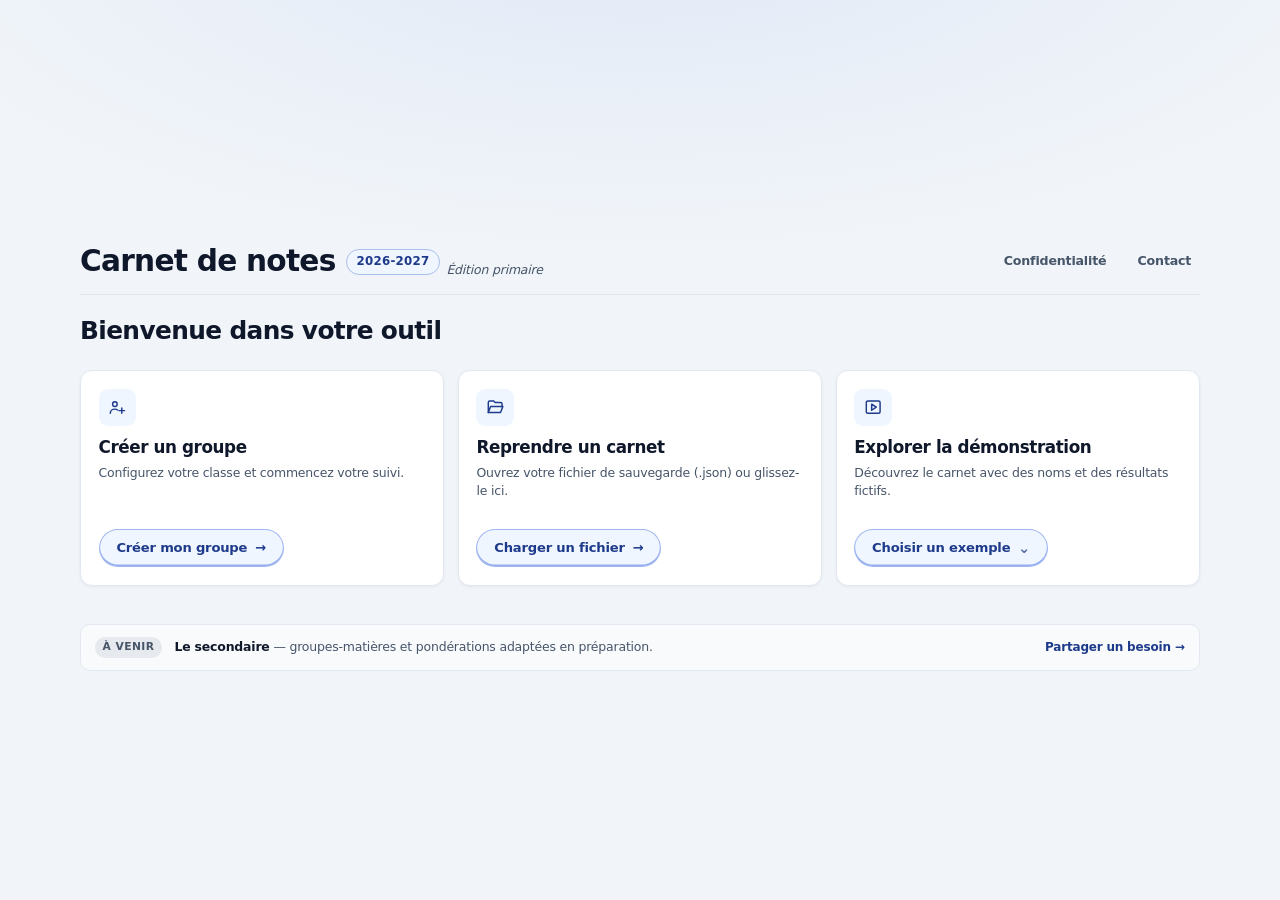
==== commit 3d479da3: "Améliorer l accueil et les interactions du tableau de bord Co-authored-by: Copilot <223556219+Copilo" ====
--- a/index.html
+++ b/index.html
@@ -31,16 +31,6 @@
       </div>
     </div>
   </div>
-  <div id="weightGuide" class="weight-guide hidden no-print" role="dialog" aria-modal="true" aria-labelledby="weightGuideTitle" aria-describedby="weightGuideDescription">
-    <div class="weight-guide-shade" data-side="top"></div><div class="weight-guide-shade" data-side="bottom"></div>
-    <div class="weight-guide-shade" data-side="left"></div><div class="weight-guide-shade" data-side="right"></div>
-    <div id="weightGuideHighlight" class="weight-guide-highlight" aria-hidden="true"></div>
-    <div id="weightGuideCard" class="tour-card">
-      <h2 id="weightGuideTitle">Pondération en groupe multiniveau</h2>
-      <p id="weightGuideDescription">Les évaluations peuvent différer d’un niveau à l’autre. Sélectionnez chaque niveau dans la section Élèves pour vérifier et ajuster sa pondération séparément. La répartition égale peut aussi être appliquée automatiquement.</p>
-      <div class="tour-actions"><button id="weightGuideDone" type="button">J’ai compris</button></div>
-    </div>
-  </div>
 
   <aside class="test-sidebar no-print" aria-label="Navigation principale">
     <button id="btnSidebarBrandHome" type="button" class="test-sidebar-brand" title="Retourner à la page principale" aria-label="Carnet de notes 2026-2027 — Retourner à la page principale">
@@ -168,11 +158,11 @@
             <svg class="hdr-ico ico-load" viewBox="0 0 24 24" fill="none" stroke="currentColor" stroke-width="2" stroke-linecap="round" stroke-linejoin="round" aria-hidden="true"><path d="M3 7a2 2 0 0 1 2-2h4l2 2h8a2 2 0 0 1 2 2v1H7.5a2 2 0 0 0-1.9 1.4L3 18z"/><path d="M3 18l2.6-7.6A2 2 0 0 1 7.5 9H22l-2.4 8.2a2 2 0 0 1-1.9 1.4H3"/></svg>
             <span>Charger</span>
           </button>
-          <button id="btnCloseCarnet" type="button" class="inline-flex items-center gap-1 px-2.5 py-1 rounded-lg text-xs font-medium bg-slate-800 hover:bg-slate-700 text-slate-200 border border-slate-700 transition cursor-pointer" aria-label="Fermer le carnet et effacer les données de cet onglet" title="Fermer le carnet après confirmation">
+          <button id="btnBackupHelp" type="button" class="hdr-icobtn" aria-label="À quoi ça sert ?" title="À quoi ça sert ?">?</button>
+          <button id="btnCloseCarnet" type="button" class="hdr-close-button inline-flex items-center gap-1 px-2.5 py-1 rounded-lg text-xs font-medium transition cursor-pointer" aria-label="Fermer le carnet et effacer les données de cet onglet" title="Fermer le carnet après confirmation" disabled>
             <svg class="hdr-ico" viewBox="0 0 24 24" fill="none" stroke="currentColor" stroke-width="2" stroke-linecap="round" stroke-linejoin="round" aria-hidden="true"><path d="m7 7 10 10M17 7 7 17"/></svg>
             <span>Fermer</span>
           </button>
-          <button id="btnBackupHelp" type="button" class="hdr-icobtn" aria-label="À quoi ça sert ?" title="À quoi ça sert ?">?</button>
           <input id="inputImportJSON" type="file" accept=".json,application/json" class="hidden" />
           <span id="fileSyncStatus" class="file-sync-status" data-status="unlinked" role="status" aria-live="polite">Aucun fichier lié</span>
 
@@ -273,6 +263,7 @@
             <div class="home-portal-brand">
               <h1>Carnet de notes</h1>
               <span class="home-year-pill">2026-2027</span>
+              <span class="home-edition">Édition primaire</span>
             </div>
             <nav class="home-portal-links" aria-label="Informations et aide">
               <button id="homeBtnReturnDashboard" type="button" hidden>Revenir au tableau de bord</button>
@@ -289,71 +280,53 @@
             </div>
           </div>
 
-          <div id="homeDropZone" class="home-resume-band">
-            <div class="home-resume-copy">
-              <span class="home-resume-icon" aria-hidden="true">
+          <section class="home-welcome" aria-labelledby="homeWelcomeTitle">
+            <div class="home-welcome-copy">
+              <h2 id="homeWelcomeTitle">Bienvenue dans votre outil</h2>
+            </div>
+          </section>
+
+          <div class="home-actions-grid">
+            <article class="home-action-card is-primary">
+              <span class="home-action-icon" aria-hidden="true">
+                <svg viewBox="0 0 24 24" fill="none" stroke="currentColor" stroke-width="1.9" stroke-linecap="round" stroke-linejoin="round"><circle cx="9" cy="8" r="3"/><path d="M3 20c0-3.3 2.7-5.5 6-5.5 1.4 0 2.6.4 3.6 1.2M18 13v7m-3.5-3.5h7"/></svg>
+              </span>
+              <div class="home-action-copy">
+                <h2>Créer un groupe</h2>
+                <p>Configurez votre classe et commencez votre suivi.</p>
+              </div>
+              <button id="homeCreateBtn" type="button" class="home-btn home-btn-primary">
+                <span>Créer mon groupe</span>
+                <span class="home-arrow" aria-hidden="true">→</span>
+              </button>
+            </article>
+
+            <div id="homeDropZone" class="home-action-card home-resume-band">
+              <span class="home-action-icon home-resume-icon" aria-hidden="true">
                 <svg viewBox="0 0 24 24" fill="none" stroke="currentColor" stroke-width="1.9" stroke-linecap="round" stroke-linejoin="round"><path d="M3 19V6a2 2 0 0 1 2-2h5l2 2h7a2 2 0 0 1 2 2v3"/><path d="M3 19l3-8h16l-3 8z"/></svg>
               </span>
-              <div>
+              <div class="home-action-copy home-resume-copy">
                 <h2>Reprendre un carnet</h2>
                 <p id="homeDropHint">Ouvrez votre fichier de sauvegarde (.json) ou glissez-le ici.</p>
               </div>
-            </div>
-            <button id="homeLoadBtn" type="button" class="home-btn home-btn-primary">
-              <svg viewBox="0 0 24 24" fill="none" stroke="currentColor" stroke-width="2" stroke-linecap="round" stroke-linejoin="round" aria-hidden="true"><path d="M3 7a2 2 0 0 1 2-2h4l2 2h8a2 2 0 0 1 2 2v1H7.5a2 2 0 0 0-1.9 1.4L3 18z"/><path d="M3 18l2.6-7.6A2 2 0 0 1 7.5 9H22l-2.4 8.2a2 2 0 0 1-1.9 1.4H3"/></svg>
-              <span>Charger un fichier</span>
-            </button>
-          </div>
-
-          <div class="home-levels-grid">
-            <article class="home-level-card is-primary">
-              <div class="home-level-head">
-                <span class="home-level-icon" aria-hidden="true">
-                  <svg viewBox="0 0 24 24" fill="none" stroke="currentColor" stroke-width="1.9" stroke-linecap="round" stroke-linejoin="round"><path d="M4 19.5A2.5 2.5 0 0 1 6.5 17H20"/><path d="M6.5 2H20v20H6.5A2.5 2.5 0 0 1 4 19.5v-15A2.5 2.5 0 0 1 6.5 2z"/></svg>
-                </span>
-                <div class="home-level-title-wrap">
-                  <h2>Préscolaire et primaire</h2>
-                  <span class="home-status-badge is-available">
-                    <svg viewBox="0 0 24 24" fill="none" stroke="currentColor" stroke-width="2.1" stroke-linecap="round" stroke-linejoin="round" aria-hidden="true"><rect x="3" y="11" width="18" height="11" rx="2"/><path d="M7 11V7a5 5 0 0 1 9.9-1"/></svg>
-                    Disponible
-                  </span>
-                </div>
+              <button id="homeLoadBtn" type="button" class="home-btn home-btn-secondary">
+                <span>Charger un fichier</span>
+                <span class="home-arrow" aria-hidden="true">→</span>
+              </button>
+            </div>
+
+            <article class="home-action-card">
+              <span class="home-action-icon" aria-hidden="true">
+                <svg viewBox="0 0 24 24" fill="none" stroke="currentColor" stroke-width="1.9" stroke-linecap="round" stroke-linejoin="round"><rect x="3" y="4" width="18" height="16" rx="2"/><path d="m10 8 6 4-6 4z"/></svg>
+              </span>
+              <div class="home-action-copy">
+                <h2>Explorer la démonstration</h2>
+                <p>Découvrez le carnet avec des noms et des résultats fictifs.</p>
               </div>
-              <p class="home-level-desc">Préscolaire à 6e année · Titulaires, spécialistes et multiniveaux.</p>
-              <div class="home-level-actions">
-                <button id="homeCreateBtn" type="button" class="home-btn home-btn-primary">
-                  <svg viewBox="0 0 24 24" fill="none" stroke="currentColor" stroke-width="2" stroke-linecap="round" stroke-linejoin="round" aria-hidden="true"><circle cx="9" cy="8" r="3"/><path d="M3 20c0-3.3 2.7-5.5 6-5.5 1.4 0 2.6.4 3.6 1.2M18 13v7m-3.5-3.5h7"/></svg>
-                  <span>Créer un groupe</span>
-                  <span class="home-arrow" aria-hidden="true">→</span>
-                </button>
-                <button id="homeDemoToggle" type="button" class="home-btn home-btn-secondary" aria-expanded="false" aria-controls="homeDemoPanel">
-                  <svg viewBox="0 0 24 24" fill="none" stroke="currentColor" stroke-width="2" stroke-linecap="round" stroke-linejoin="round" aria-hidden="true"><rect x="3" y="4" width="18" height="16" rx="2"/><path d="m10 8 6 4-6 4z"/></svg>
-                  <span>Démonstration</span>
-                  <span class="home-chevron" aria-hidden="true">⌄</span>
-                </button>
-              </div>
-            </article>
-
-            <article class="home-level-card is-coming-soon">
-              <div class="home-level-head">
-                <span class="home-level-icon" aria-hidden="true">
-                  <svg viewBox="0 0 24 24" fill="none" stroke="currentColor" stroke-width="1.9" stroke-linecap="round" stroke-linejoin="round"><path d="M12 10V3L4 8v13h16V8l-8 2z"/><path d="M9 21v-5a3 3 0 0 1 6 0v5"/></svg>
-                </span>
-                <div class="home-level-title-wrap">
-                  <h2>Secondaire</h2>
-                  <span class="home-status-badge is-soon">
-                    <svg viewBox="0 0 24 24" fill="none" stroke="currentColor" stroke-width="2.1" stroke-linecap="round" stroke-linejoin="round" aria-hidden="true"><rect x="3" y="11" width="18" height="11" rx="2"/><path d="M7 11V7a5 5 0 0 1 10 0v4"/></svg>
-                    En construction
-                  </span>
-                </div>
-              </div>
-              <p class="home-level-desc">1er et 2e cycles en préparation : groupes-matières, compétences et pondérations adaptées.</p>
-              <div class="home-level-actions">
-                <a class="home-btn home-btn-secondary" href="mailto:support@carnetdenotes.ca?subject=Carnet%20de%20notes%20%E2%80%94%20Secondaire">
-                  <span>Suggérer un besoin</span>
-                  <span class="home-arrow" aria-hidden="true">→</span>
-                </a>
-              </div>
+              <button id="homeDemoToggle" type="button" class="home-btn home-btn-secondary" aria-expanded="false" aria-controls="homeDemoPanel">
+                <span>Choisir un exemple</span>
+                <span class="home-chevron" aria-hidden="true">⌄</span>
+              </button>
             </article>
           </div>
 
@@ -383,10 +356,12 @@
             </div>
           </div>
 
-          <footer class="home-portal-footer">
-            <svg viewBox="0 0 24 24" fill="none" stroke="currentColor" stroke-width="1.8" stroke-linecap="round" stroke-linejoin="round" aria-hidden="true"><path d="M12 3 5 6v5c0 4.6 2.8 8.1 7 10 4.2-1.9 7-5.4 7-10V6l-7-3Z"/><path d="m9.2 12 1.8 1.8 3.8-4"/></svg>
-            <p>Afin de respecter les normes de confidentialité, merci d’anonymiser les élèves sur vos listes.</p>
-          </footer>
+          <div class="home-coming-soon">
+            <span class="home-coming-soon-label">À venir</span>
+            <p><strong>Le secondaire</strong><span> — groupes-matières et pondérations adaptées en préparation.</span></p>
+            <a href="mailto:support@carnetdenotes.ca?subject=Carnet%20de%20notes%20%E2%80%94%20Secondaire">Partager un besoin <span aria-hidden="true">→</span></a>
+          </div>
+
         </div>
       </div>
 
@@ -397,6 +372,11 @@
             <h2 class="dash-title">Tableau de bord</h2>
             <p id="dashSummaryMeta" class="dash-subtitle"></p>
           </div>
+          <div class="dash-term-picker" role="group" aria-label="Étape affichée dans le tableau de bord">
+            <button type="button" data-dash-term="1" aria-pressed="false">Étape 1</button>
+            <button type="button" data-dash-term="2" aria-pressed="false">Étape 2</button>
+            <button type="button" data-dash-term="3" aria-pressed="false">Étape 3</button>
+          </div>
         </div>
 
         <div id="dashSaveNotice" class="dash-save-notice hidden" data-status="pending" role="status">
@@ -413,6 +393,25 @@
             <div id="dashProfileChips" class="dash-profile-chips"></div>
           </div>
 
+          <div id="dashQuickActions" class="dash-quick-actions" aria-label="Raccourcis utiles">
+            <button type="button" data-dash-action="students" class="dash-quick-action">
+              <span>Élèves</span>
+              <small>Ajouter ou modifier</small>
+            </button>
+            <button type="button" data-dash-action="gradebook" class="dash-quick-action">
+              <span>Carnet</span>
+              <small>Saisir les résultats</small>
+            </button>
+            <button type="button" data-dash-action="new-evaluation" class="dash-quick-action">
+              <span>Nouvelle évaluation</span>
+              <small>Ajouter un travail</small>
+            </button>
+            <button type="button" data-dash-action="comments" class="dash-quick-action">
+              <span>Commentaires</span>
+              <small>Compléter le bulletin</small>
+            </button>
+          </div>
+
           <div id="dashKpiStrip" class="dash-kpi-strip"></div>
 
           <div id="dashSubjectsWrap" class="dash-subblock">
@@ -426,7 +425,7 @@
           </div>
         </section>
 
-        <section class="dash-groups-section" aria-labelledby="dashGroupsHeading">
+        <section id="dashGroupsSection" class="dash-groups-section" aria-labelledby="dashGroupsHeading">
           <div class="dash-section-head">
             <div class="dash-section-title-wrap">
               <h3 id="dashGroupsHeading">Vos groupes</h3>
@@ -1334,6 +1333,10 @@
   <dialog id="addStudentDialog" class="backup-dialog no-print" aria-labelledby="addStudentTitle">
     <form id="addStudentForm">
       <div class="backup-dialog-heading"><h2 id="addStudentTitle">Ajout d’élève</h2></div>
+      <p class="privacy-entry-note">
+        <svg viewBox="0 0 24 24" fill="none" stroke="currentColor" stroke-width="1.8" stroke-linecap="round" stroke-linejoin="round" aria-hidden="true"><path d="M12 3 5 6v5c0 4.6 2.8 8.1 7 10 4.2-1.9 7-5.4 7-10V6l-7-3Z"/><path d="m9.2 12 1.8 1.8 3.8-4"/></svg>
+        <span>Pour respecter la confidentialité des élèves, veuillez utiliser des noms fictifs ou anonymisés dans vos listes.</span>
+      </p>
       <label for="newStudentName">Prénom</label>
       <input id="newStudentName" type="text" autocomplete="off" required autofocus>
       <label for="newStudentLastName">Nom de famille</label>
@@ -1357,9 +1360,8 @@
         <input id="groupNameInput" type="text" autocomplete="off" required placeholder="Ex. : 5e A, Préscolaire B…" class="w-full px-3 py-2 rounded-lg border border-slate-300 text-sm focus:outline-none focus:ring-2 focus:ring-indigo-500" />
       </div>
       <div>
-        <label for="groupLevelSelect" class="block text-xs font-semibold text-slate-700 mb-1">Niveau du groupe <span class="font-normal text-slate-500">(laisser sur « Multiniveau » pour une classe combinée, p. ex. 5e/6e)</span></label>
+        <label for="groupLevelSelect" class="block text-xs font-semibold text-slate-700 mb-1">Niveau du groupe</label>
         <select id="groupLevelSelect" class="w-full px-3 py-2 rounded-lg border border-slate-300 bg-white text-sm focus:outline-none focus:ring-2 focus:ring-indigo-500">
-          <option value="">Multiniveau / choisir par élève</option>
           <option value="P">Préscolaire</option>
           <option value="1">1re année</option>
           <option value="2">2e année</option>
@@ -1367,17 +1369,21 @@
           <option value="4">4e année</option>
           <option value="5">5e année</option>
           <option value="6">6e année</option>
+          <option value="">Sélection individuelle</option>
         </select>
       </div>
       <div>
-        <div class="text-xs font-semibold text-slate-700 mb-1">Matières que vous enseignez à ce groupe</div>
+        <div class="text-xs font-semibold text-slate-700 mb-1">Matière(s) que vous enseignez à ce groupe</div>
         <div id="groupSubjectList" class="grid grid-cols-2 gap-x-3 gap-y-1"></div>
       </div>
       <div id="groupCopyBox" class="hidden">
         <label for="groupCopySelect" class="block text-xs font-semibold text-slate-700 mb-1">Reprendre la liste d’élèves de…</label>
         <select id="groupCopySelect" class="w-full px-3 py-2 rounded-lg border border-slate-300 text-sm bg-white"></select>
-        <p class="mt-1 text-[11px] text-slate-500">Seuls les noms, niveaux et adaptations sont copiés, pas les notes.</p>
-      </div>
+      </div>
+      <p class="privacy-entry-note">
+        <svg viewBox="0 0 24 24" fill="none" stroke="currentColor" stroke-width="1.8" stroke-linecap="round" stroke-linejoin="round" aria-hidden="true"><path d="M12 3 5 6v5c0 4.6 2.8 8.1 7 10 4.2-1.9 7-5.4 7-10V6l-7-3Z"/><path d="m9.2 12 1.8 1.8 3.8-4"/></svg>
+        <span>Pour respecter la confidentialité des élèves, veuillez utiliser des noms fictifs ou anonymisés dans vos listes.</span>
+      </p>
       <div class="flex items-center justify-end gap-2 pt-2">
         <button id="btnGroupCancel" type="button" class="px-3.5 py-2 rounded-lg text-xs font-semibold text-slate-600 hover:bg-slate-100 cursor-pointer">Annuler</button>
         <button id="btnGroupSave" type="button" class="px-4 py-2 rounded-lg text-xs font-semibold bg-indigo-600 hover:bg-indigo-500 text-white shadow-xs cursor-pointer">Enregistrer</button>
--- a/carnet-test/css/fonctionnalites.css
+++ b/carnet-test/css/fonctionnalites.css
@@ -20,6 +20,7 @@
     header #btnOpenJSONDirect,
     header #btnFullscreen,
     header #btnBackupHelp,
+    header #btnCloseCarnet,
     header #btnUndo,
     header #btnRedo,
     header #btnSettings {
@@ -161,6 +162,23 @@
     }
     header .hdr-icobtn:hover:not(:disabled) { background: var(--brand-soft); border-color: var(--studio-border-strong, var(--line)); }
     header .hdr-icobtn:disabled { opacity: .35; cursor: default; }
+    header #btnCloseCarnet:disabled {
+      background: var(--studio-surface-soft, #f1f5f9) !important;
+      color: var(--muted) !important;
+      border-color: var(--studio-border, var(--line)) !important;
+      box-shadow: none !important;
+      opacity: .72;
+      cursor: default;
+      transform: none !important;
+      filter: none !important;
+    }
+    header #btnCloseCarnet.hdr-close-button:not(:disabled) {
+      background: var(--studio-surface) !important;
+      color: var(--studio-text-muted) !important;
+      border: 1px solid var(--studio-border-strong, var(--line)) !important;
+      box-shadow: none !important;
+      opacity: 1;
+    }
     header .hdr-icobtn svg { width: 16px; height: 16px; }
     .hdr-sep { width: 1px; height: 22px; background: var(--line); margin: 0 .15rem; }
     #settingsPanel { position: absolute; right: 0; top: calc(100% + 8px); width: 270px; z-index: 60; background: #fffefa; color: var(--ink); border: 1px solid var(--line); border-radius: 14px; box-shadow: 0 12px 30px rgba(40, 48, 42, .16); padding: .85rem .9rem; font-size: 12.5px; }
--- a/carnet-test/css/test.css
+++ b/carnet-test/css/test.css
@@ -659,7 +659,8 @@
       html.design-studio .test-topbar #btnFullscreen,
       html.design-studio .test-topbar #btnOpenJSONDirect,
       html.design-studio .test-topbar #btnExportJSON,
-      html.design-studio .test-topbar #btnExportExcel {
+      html.design-studio .test-topbar #btnExportExcel,
+      html.design-studio .test-topbar #btnCloseCarnet:not(:disabled) {
         background: var(--studio-surface) !important;
         color: var(--studio-text-muted) !important;
         border: 1px solid var(--studio-border-strong) !important;
@@ -681,6 +682,26 @@
       .backup-dialog-primary { border: 1px solid var(--brand); background: var(--brand); color: #fff; }
       .backup-dialog-secondary { border: 1px solid var(--studio-border-strong); background: var(--studio-surface); color: var(--studio-text); }
       .backup-dialog button:focus-visible { outline: 2px solid var(--brand); outline-offset: 2px; }
+      .privacy-entry-note {
+        display: flex;
+        align-items: flex-start;
+        gap: .55rem;
+        margin: 0 0 .75rem;
+        padding: .65rem .75rem;
+        border: 1px solid var(--studio-border);
+        border-radius: 8px;
+        background: var(--studio-surface-soft);
+        color: var(--studio-text-muted);
+        font-size: .78rem;
+        line-height: 1.45;
+      }
+      .privacy-entry-note svg {
+        width: 1.05rem;
+        height: 1.05rem;
+        flex: 0 0 auto;
+        margin-top: .08rem;
+        color: var(--brand);
+      }
       #backupPasswordMatch { min-height: 1.55em; margin-top: .35rem; font-size: .8rem; font-weight: 650; color: var(--studio-text-muted); }
       #backupPasswordMatch[data-state="match"] { color: var(--brand-deep); }
       #backupPasswordConfirm[aria-invalid="true"], #backupPasswordError { color: #b91c1c; }
@@ -735,6 +756,10 @@
       html.design-studio .gradebook-toolbar > div:nth-of-type(2) { background: transparent; border: 0; box-shadow: none; padding: 0; overflow: visible !important; }
       .new-eval-popover-wrap { position: relative; display: inline-flex; align-items: center; }
       html.design-studio #btnNewEvaluation {
+        display: inline-flex;
+        align-items: center;
+        justify-content: center;
+        line-height: 1;
         background: var(--brand-soft);
         color: var(--brand-deep);
         border: 1px solid var(--studio-border-strong);
@@ -857,10 +882,6 @@
       #settingsPanel .sp-text-size input { grid-column: 1 / -1; grid-row: 2; width: 100%; accent-color: var(--brand); }
       #settingsPanel .sp-text-size output { color: var(--studio-text-muted); }
       #settingsPanel #btnUnlinkJSON:disabled { background: var(--studio-surface-soft); color: var(--studio-text-muted); opacity: .7; cursor: not-allowed; }
-      .weight-guide { position: fixed; inset: 0; z-index: 110; }
-      .weight-guide.hidden { display: none; }
-      .weight-guide-shade { position: fixed; background: rgba(15, 23, 42, .62); backdrop-filter: blur(3px); }
-      .weight-guide-highlight { position: fixed; border: 2px solid var(--brand); border-radius: 9px; pointer-events: none; }
       html.design-studio #gradebookHeaderRow > th:first-child { z-index: 20; }
       html.design-studio #gradebookBody tr > td:first-child { background: var(--studio-surface) !important; }
       html.design-studio #gradebookBody tr:nth-child(even) > td:first-child { background: var(--studio-surface-soft) !important; }
@@ -1244,8 +1265,8 @@
         .test-topbar > div:first-child > div:nth-child(2) { flex-wrap: wrap !important; }
       }
       @media (max-width: 1500px) {
-        .test-topbar :is(#btnExportExcel, #btnExportJSON, #btnOpenJSONDirect, #btnPrintView, #btnFullscreen) > span { display: none; }
-        .test-topbar :is(#btnExportExcel, #btnExportJSON, #btnOpenJSONDirect, #btnPrintView, #btnFullscreen) { min-width: 34px; min-height: 34px; justify-content: center; }
+        .test-topbar :is(#btnExportExcel, #btnExportJSON, #btnOpenJSONDirect, #btnPrintView, #btnFullscreen, #btnCloseCarnet) > span { display: none; }
+        .test-topbar :is(#btnExportExcel, #btnExportJSON, #btnOpenJSONDirect, #btnPrintView, #btnFullscreen, #btnCloseCarnet) { min-width: 34px; min-height: 34px; justify-content: center; }
       }
       @media (max-width: 600px) {
         html.design-studio header.test-topbar > div:first-child { position: relative; flex-wrap: wrap; }
@@ -1254,8 +1275,8 @@
         .test-topbar > div:first-child > div:nth-child(2) { flex: 1 1 100%; flex-wrap: wrap !important; }
         .test-topbar > div:first-child > div:nth-child(2) { justify-content: flex-start; }
         .test-topbar > div:first-child > div:nth-child(2) > div:first-child { max-width: 100%; flex-wrap: wrap !important; }
-        .test-topbar :is(#btnExportExcel, #btnPrintView, #btnFullscreen) > span { display: none; }
-        .test-topbar :is(#btnExportExcel, #btnPrintView, #btnFullscreen) { min-width: 34px; min-height: 34px; justify-content: center; }
+        .test-topbar :is(#btnExportExcel, #btnPrintView, #btnFullscreen, #btnCloseCarnet) > span { display: none; }
+        .test-topbar :is(#btnExportExcel, #btnPrintView, #btnFullscreen, #btnCloseCarnet) { min-width: 34px; min-height: 34px; justify-content: center; }
         html.design-studio header.test-topbar > div:first-child { padding: .65rem 1rem !important; }
         html.design-studio .gradebook-toolbar, html.design-studio .studio-hero-card, html.design-studio .global-report-toolbar { padding: 1rem !important; }
         html.design-studio #gradebookHeaderRow > th:first-child,
@@ -2560,7 +2581,8 @@
   #btnExportExcel,
   #btnExportJSON,
   #btnOpenJSONDirect,
-  #btnFullscreen
+  #btnFullscreen,
+  #btnCloseCarnet
 ):hover:not(:disabled) {
   border-color: var(--brand) !important;
   background: var(--brand-soft) !important;
@@ -3216,6 +3238,59 @@
   justify-content: center;
   padding: clamp(1.25rem, 3.5vw, 2.5rem) clamp(1rem, 3vw, 1.75rem) !important;
 }
+html.design-studio.no-active-group #viewHome {
+  position: relative;
+  isolation: isolate;
+  animation: homeInterfaceReveal .35s ease-out both;
+}
+#viewHome::before {
+  content: "";
+  position: fixed;
+  z-index: 0;
+  inset: 0;
+  pointer-events: none;
+  background:
+    radial-gradient(circle at 18% 32%, color-mix(in srgb, var(--brand) 16%, transparent) 0 1.5px, transparent 4px),
+    radial-gradient(circle at 72% 24%, color-mix(in srgb, var(--brand) 12%, transparent) 0 2px, transparent 5px),
+    radial-gradient(circle at 58% 68%, color-mix(in srgb, var(--brand) 14%, transparent) 0 1.5px, transparent 5px),
+    radial-gradient(circle at 35% 78%, color-mix(in srgb, var(--brand) 10%, transparent) 0 2px, transparent 6px),
+    radial-gradient(ellipse at center, color-mix(in srgb, var(--studio-surface) 92%, transparent), transparent 68%);
+  background-size: 110px 110px, 150px 150px, 130px 130px, 170px 170px, 100% 100%;
+  filter: blur(5px);
+  opacity: 0;
+  animation: homeMistReform .35s ease-out both;
+}
+#viewHome > * {
+  position: relative;
+  z-index: 1;
+}
+@keyframes homeInterfaceReveal {
+  from {
+    opacity: 0;
+    filter: blur(4px);
+    transform: scale(.995);
+  }
+  to {
+    opacity: 1;
+    filter: blur(0);
+    transform: scale(1);
+  }
+}
+@keyframes homeMistReform {
+  0% {
+    opacity: .75;
+    filter: blur(11px);
+    background-position: -18px 12px, 22px -8px, -12px 16px, 18px -14px, center;
+  }
+  55% {
+    opacity: .38;
+  }
+  100% {
+    opacity: 0;
+    filter: blur(5px);
+    background-position: 0 0, 0 0, 0 0, 0 0, center;
+  }
+}
 
 #viewHome.hidden,
 #homePortal[hidden],
@@ -3283,6 +3358,22 @@
 #viewHome .home-btn-secondary:active {
   transform: translateY(0) scale(.985);
 }
+#viewHome .home-actions-grid .home-btn {
+  background: var(--brand-soft);
+  color: var(--brand-deep);
+  border-color: color-mix(in srgb, var(--brand) 38%, transparent);
+  box-shadow: inset 0 -1.5px 0 color-mix(in srgb, var(--brand) 42%, transparent);
+}
+#viewHome .home-actions-grid .home-btn:hover {
+  background: var(--brand-soft);
+  color: var(--brand-deep);
+  border-color: var(--brand);
+  box-shadow: inset 0 -1.5px 0 color-mix(in srgb, var(--brand) 55%, transparent), 0 4px 12px color-mix(in srgb, var(--brand) 14%, transparent);
+}
+#viewHome .home-actions-grid .home-btn:active {
+  background: var(--brand-soft);
+  color: var(--brand-deep);
+}
 #viewHome :is(.home-btn, .dash-inline-link, .dash-subject-card, .dash-followup-item, .dash-group-open, .dash-group-edit):focus-visible {
   outline: 2px solid var(--brand);
   outline-offset: 2px;
@@ -3371,6 +3462,15 @@
   display: inline-flex;
   align-items: center;
   gap: .65rem;
+}
+.home-edition {
+  align-self: flex-end;
+  margin: 0 0 .08rem -.25rem;
+  color: var(--studio-text-muted);
+  font-size: .78rem;
+  font-style: italic;
+  line-height: 1;
+  white-space: nowrap;
 }
 .home-portal-brand h1 {
   margin: 0;
@@ -3698,6 +3798,152 @@
   line-height: 1.4;
 }
 
+/* Accueil — mêmes surfaces et boutons que le reste de l’application */
+.home-portal {
+  width: min(100%, 1120px);
+}
+.home-portal-shell {
+  gap: 1.2rem;
+  padding: 0;
+  border: 0;
+  border-radius: 0;
+  background: transparent;
+  box-shadow: none;
+}
+.home-portal-header {
+  padding-bottom: 1rem;
+}
+.home-welcome {
+  padding: .1rem 0 .25rem;
+}
+.home-welcome h2 {
+  margin: 0;
+  color: var(--studio-text);
+  font-size: clamp(1.25rem, 2.5vw, 1.55rem);
+  font-weight: 650;
+  line-height: 1.25;
+}
+.home-welcome p {
+  margin: .2rem 0 0;
+  color: var(--studio-text-muted);
+  font-size: .82rem;
+}
+.home-actions-grid {
+  display: grid;
+  grid-template-columns: repeat(3, minmax(0, 1fr));
+  align-items: stretch;
+  gap: .85rem;
+}
+.home-action-card {
+  display: flex;
+  min-width: 0;
+  min-height: 13.5rem;
+  flex-direction: column;
+  align-items: flex-start;
+  gap: .7rem;
+  padding: 1.1rem;
+  border: 1px solid var(--studio-border);
+  border-radius: 12px;
+  background: var(--studio-surface);
+  box-shadow: var(--studio-shadow-sm);
+  transition: border-color .15s ease, box-shadow .15s ease;
+}
+.home-action-card:hover {
+  border-color: var(--studio-border-strong);
+}
+.home-action-icon {
+  display: grid;
+  flex: 0 0 auto;
+  place-items: center;
+  width: 2.35rem;
+  height: 2.35rem;
+  border-radius: 9px;
+  background: var(--brand-soft);
+  color: var(--brand-deep);
+}
+.home-action-icon svg {
+  width: 1.15rem;
+  height: 1.15rem;
+}
+.home-action-copy,
+.home-action-copy.home-resume-copy {
+  display: block;
+  min-width: 0;
+  flex: 1 1 auto;
+}
+.home-action-copy h2 {
+  margin: 0;
+  color: var(--studio-text);
+  font-size: 1.05rem;
+  font-weight: 800;
+  line-height: 1.3;
+}
+.home-action-copy p {
+  margin: .28rem 0 0;
+  color: var(--studio-text-muted);
+  font-size: .78rem;
+  line-height: 1.5;
+}
+.home-action-card .home-btn {
+  margin-top: .1rem;
+}
+.home-resume-band {
+  justify-content: flex-start;
+  border-style: solid;
+  background: var(--studio-surface);
+}
+.home-resume-band.is-dragover {
+  border-color: var(--brand);
+  background: var(--brand-soft);
+}
+.home-resume-band .home-resume-icon {
+  width: 2.35rem;
+  height: 2.35rem;
+  border-radius: 9px;
+}
+.home-coming-soon {
+  display: flex;
+  flex-wrap: wrap;
+  align-items: center;
+  gap: .45rem .8rem;
+  padding: .7rem .9rem;
+  border: 1px solid var(--studio-border);
+  border-radius: 10px;
+  background: var(--studio-surface-soft);
+  color: var(--studio-text-muted);
+  font-size: .78rem;
+}
+.home-coming-soon-label {
+  padding: .18rem .45rem;
+  border-radius: 999px;
+  background: color-mix(in srgb, var(--studio-text-muted) 10%, transparent);
+  color: var(--studio-text-muted);
+  font-size: .67rem;
+  font-weight: 800;
+  letter-spacing: .04em;
+  text-transform: uppercase;
+}
+.home-coming-soon p {
+  flex: 1 1 300px;
+  margin: 0;
+  line-height: 1.45;
+}
+.home-coming-soon p strong {
+  color: var(--studio-text);
+}
+.home-coming-soon a {
+  color: var(--brand-deep);
+  font-size: .75rem;
+  font-weight: 700;
+  text-decoration: none;
+}
+.home-coming-soon a:hover {
+  text-decoration: underline;
+}
+.home-portal-footer {
+  padding-top: .85rem;
+}
+
 /* ÉTAT 2 — TABLEAU DE BORD DE SESSION */
 .home-dashboard {
   width: 100%;
@@ -3725,6 +3971,40 @@
   font-size: .82rem;
   font-weight: 600;
   color: var(--studio-text-muted);
+}
+.dash-term-picker {
+  display: inline-flex;
+  align-items: center;
+  gap: .28rem;
+  padding: .22rem;
+  border: 1px solid var(--studio-border);
+  border-radius: 9px;
+  background: var(--studio-surface-soft);
+}
+.dash-term-picker button {
+  min-height: 2.2rem;
+  padding: .42rem .68rem;
+  border: 1px solid transparent;
+  border-radius: 7px;
+  background: transparent;
+  color: var(--studio-text-muted);
+  font-size: .78rem;
+  font-weight: 700;
+  cursor: pointer;
+}
+.dash-term-picker button:hover {
+  color: var(--brand-deep);
+  background: var(--studio-surface);
+}
+.dash-term-picker button[aria-pressed="true"] {
+  border-color: color-mix(in srgb, var(--brand) 28%, var(--studio-border));
+  background: var(--brand-soft);
+  color: var(--brand-deep);
+  box-shadow: inset 0 -1px 0 color-mix(in srgb, var(--brand) 28%, transparent);
+}
+.dash-term-picker button:focus-visible {
+  outline: 2px solid var(--brand);
+  outline-offset: 2px;
 }
 
 /* Bandeau d'avertissement sauvegarde (texte seul, sans bouton) */
@@ -3808,6 +4088,47 @@
   display: flex;
   flex-wrap: wrap;
   gap: .5rem;
+}
+.dash-quick-actions {
+  display: grid;
+  grid-template-columns: repeat(4, minmax(0, 1fr));
+  gap: .55rem;
+  padding-bottom: 1rem;
+  border-bottom: 1px solid var(--studio-border);
+}
+.dash-quick-action {
+  min-width: 0;
+  min-height: 3.45rem;
+  display: flex;
+  flex-direction: column;
+  align-items: flex-start;
+  justify-content: center;
+  gap: .12rem;
+  padding: .55rem .68rem;
+  border: 1px solid var(--studio-border);
+  border-radius: 9px;
+  background: var(--brand-soft);
+  color: var(--brand-deep);
+  text-align: left;
+  cursor: pointer;
+  transition: border-color .15s ease, background-color .15s ease;
+}
+.dash-quick-action:hover {
+  border-color: var(--brand);
+  background: color-mix(in srgb, var(--brand-soft) 78%, var(--studio-surface));
+}
+.dash-quick-action:focus-visible {
+  outline: 2px solid var(--brand);
+  outline-offset: 2px;
+}
+.dash-quick-action span {
+  font-size: .78rem;
+  font-weight: 800;
+}
+.dash-quick-action small {
+  color: var(--studio-text-muted);
+  font-size: .68rem;
+  line-height: 1.25;
 }
 .dash-kpi-strip {
   display: grid;
@@ -4026,6 +4347,9 @@
   display: grid;
   gap: .75rem;
 }
+.dash-groups-section[hidden] {
+  display: none !important;
+}
 .dash-section-head {
   display: flex;
   flex-wrap: wrap;
@@ -4233,15 +4557,34 @@
   color: var(--studio-text-muted);
 }
 
+/* Transition courte lors du changement de matière ou de compétence */
+#viewGradebook.is-subject-changing {
+  animation: subjectViewReveal .12s linear both;
+}
+@keyframes subjectViewReveal {
+  from {
+    opacity: .82;
+  }
+  to {
+    opacity: 1;
+  }
+}
+
 /* Responsive (tablette, mobile, cadres étroits) */
 @media (max-width: 820px) {
   .dash-kpi-strip {
     grid-template-columns: repeat(2, minmax(0, 1fr));
   }
+  .dash-quick-actions {
+    grid-template-columns: repeat(2, minmax(0, 1fr));
+  }
 }
 @media (max-width: 760px) {
-  .home-levels-grid {
-    grid-template-columns: minmax(0, 1fr);
+  .home-actions-grid {
+    grid-template-columns: repeat(2, minmax(0, 1fr));
+  }
+  .home-action-card.is-primary {
+    grid-column: 1 / -1;
   }
 }
 @media (max-width: 560px) {
@@ -4249,7 +4592,16 @@
     grid-template-columns: repeat(2, minmax(0, 1fr));
   }
   .home-portal-shell {
-    padding: 1.25rem 1.1rem;
+    padding: 0;
+  }
+  .home-actions-grid {
+    grid-template-columns: minmax(0, 1fr);
+  }
+  .home-action-card.is-primary {
+    grid-column: auto;
+  }
+  .home-action-card {
+    min-height: 0;
   }
   .home-resume-band,
   .dash-panel {
@@ -4264,7 +4616,10 @@
 }
 @media (prefers-reduced-motion: reduce) {
   .home-portal-shell,
-  .home-dashboard {
+  .home-dashboard,
+  #viewHome,
+  #viewHome::before,
+  #viewGradebook.is-subject-changing {
     animation: none !important;
   }
   #viewHome .home-btn,
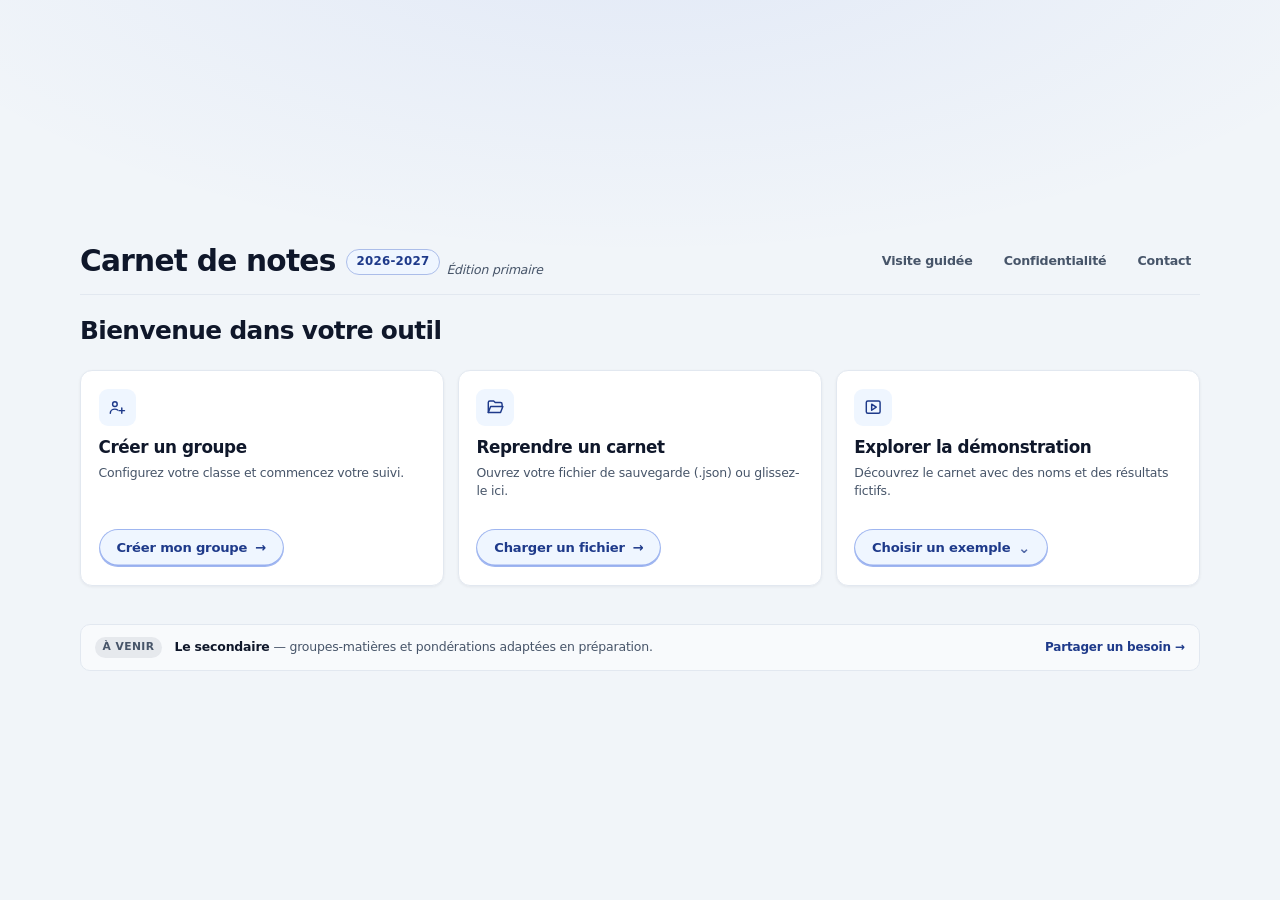
==== commit 0ac8e9b9: "Améliorer le bilan de classe, la navigation et le guide Erika Co-authored-by: Copilot <223556219+Cop" ====
--- a/index.html
+++ b/index.html
@@ -14,24 +14,12 @@
   <link rel="stylesheet" href="carnet-test/css/fonctionnalites.css">
   <link rel="stylesheet" href="carnet-test/css/studio.css">
   <link rel="stylesheet" href="carnet-test/css/test.css">
+  <link rel="stylesheet" href="carnet-test/css/tutoriel-erika.css">
   <script src="carnet-test/js/demarrage.js" defer></script>
   <script src="carnet-test/js/demarrage-evenements.js" defer></script>
   <script src="carnet-test/vendor/xlsx.bundle.js" defer></script>
 </head>
 <body class="min-h-screen flex flex-col">
-  <div id="tutorialOverlay" class="tour-overlay hidden no-print" role="dialog" aria-modal="true" aria-labelledby="tourTitle">
-    <div id="tourHighlight" class="tour-highlight" aria-hidden="true"></div>
-    <div id="tourCard" class="tour-card">
-      <div id="tourProgress" class="text-xs font-bold text-slate-500"></div>
-      <h2 id="tourTitle"></h2>
-      <p id="tourDescription"></p>
-      <div class="tour-actions">
-        <button id="tourSkip" type="button">Passer le tutoriel</button>
-        <button id="tourNext" type="button">Suivant →</button>
-      </div>
-    </div>
-  </div>
-
   <aside class="test-sidebar no-print" aria-label="Navigation principale">
     <button id="btnSidebarBrandHome" type="button" class="test-sidebar-brand" title="Retourner à la page principale" aria-label="Carnet de notes 2026-2027 — Retourner à la page principale">
       <span class="brand-heading">Carnet de notes</span>
@@ -42,7 +30,8 @@
         <nav class="test-sidebar-nav" aria-label="Tableau de bord">
           <button id="btnSidebarDashboard" type="button" aria-pressed="false">
             <svg class="hdr-ico" viewBox="0 0 24 24" fill="none" stroke="currentColor" stroke-width="1.9" stroke-linecap="round" stroke-linejoin="round" aria-hidden="true"><rect x="3" y="3" width="7" height="7" rx="1.5"/><rect x="14" y="3" width="7" height="7" rx="1.5"/><rect x="3" y="14" width="7" height="7" rx="1.5"/><rect x="14" y="14" width="7" height="7" rx="1.5"/></svg>
-            <span>Tableau de bord</span>
+            <span id="sidebarDashboardLabel">Bilan de classe</span>
+            <span id="sidebarDashboardBadge" class="sidebar-dash-badge hidden" aria-hidden="true"></span>
           </button>
         </nav>
         <div class="test-sidebar-heading sidebar-legacy-group">
@@ -78,6 +67,10 @@
       </section>
     </div>
     <nav class="test-sidebar-footer test-sidebar-nav" aria-label="Informations et aide">
+      <button id="btnErikaGuide" type="button" title="Afficher les repères d’Erika pour cette page">
+        <svg class="hdr-ico" viewBox="0 0 24 24" fill="none" stroke="currentColor" stroke-width="1.9" stroke-linecap="round" stroke-linejoin="round" aria-hidden="true"><circle cx="12" cy="12" r="9"/><path d="M9.75 9.5a2.35 2.35 0 0 1 4.55.8c0 1.4-2.3 1.85-2.3 3.2"/><path d="M12 16.8h.01"/></svg>
+        <span>Guide d’Erika</span>
+      </button>
       <a class="feedback-link" href="mailto:support@carnetdenotes.ca?subject=Suggestion%20pour%20Carnet%20de%20notes" title="Écrire à Carnet de notes">
         <svg class="hdr-ico" viewBox="0 0 24 24" fill="none" stroke="currentColor" stroke-width="2" stroke-linecap="round" stroke-linejoin="round" aria-hidden="true"><rect x="3" y="5" width="18" height="14" rx="2"/><path d="m3 7 9 6 9-6"/></svg>
         <span>Contact</span>
@@ -145,12 +138,12 @@
             </button>
             <div id="printMenu" class="print-menu hidden no-print" role="menu" aria-label="Options d’impression"></div>
           </div>
-          <button id="btnExportExcel" type="button" class="inline-flex items-center gap-1 px-2.5 py-1 rounded-lg text-xs font-semibold text-white shadow-2xs cursor-pointer" aria-label="Exporter le carnet en Excel" title="Télécharger tout le carnet formaté en fichier Excel (.xlsx)">
+          <button id="btnExportExcel" type="button" class="inline-flex items-center gap-1 px-2.5 py-1 rounded-lg text-xs font-semibold text-white shadow-2xs cursor-pointer" aria-label="Exporter ce groupe en Excel" title="Exporter le groupe affiché en fichier Excel (.xlsx)">
             <svg class="hdr-ico" viewBox="0 0 24 24" fill="none" stroke="currentColor" stroke-width="2" stroke-linecap="round" stroke-linejoin="round" aria-hidden="true"><rect x="3.5" y="4" width="17" height="16" rx="2"/><path d="M3.5 10h17M3.5 15h17M10 4v16"/></svg>
             <span>Exporter</span>
           </button>
 
-          <button id="btnExportJSON" type="button" class="inline-flex items-center gap-1 px-2.5 py-1 rounded-lg text-xs font-medium bg-slate-800 hover:bg-slate-700 text-slate-200 border border-slate-700 transition cursor-pointer" aria-label="Sauvegarder le carnet" title="Télécharger un fichier de sauvegarde (.json)">
+          <button id="btnExportJSON" type="button" class="inline-flex items-center gap-1 px-2.5 py-1 rounded-lg text-xs font-medium bg-slate-800 hover:bg-slate-700 text-slate-200 border border-slate-700 transition cursor-pointer" aria-label="Sauvegarder le carnet" title="Sauvegarder le carnet dans un fichier (.json)">
             <svg class="hdr-ico ico-save" viewBox="0 0 24 24" fill="none" stroke="currentColor" stroke-width="2" stroke-linecap="round" stroke-linejoin="round" aria-hidden="true"><path d="M5 3h11l3 3v14a1 1 0 0 1-1 1H5a1 1 0 0 1-1-1V4a1 1 0 0 1 1-1z"/><path d="M8 3v5h7V3"/><rect x="7.5" y="13" width="9" height="6" rx="1"/></svg>
             <span>Sauvegarder</span>
           </button>
@@ -158,8 +151,8 @@
             <svg class="hdr-ico ico-load" viewBox="0 0 24 24" fill="none" stroke="currentColor" stroke-width="2" stroke-linecap="round" stroke-linejoin="round" aria-hidden="true"><path d="M3 7a2 2 0 0 1 2-2h4l2 2h8a2 2 0 0 1 2 2v1H7.5a2 2 0 0 0-1.9 1.4L3 18z"/><path d="M3 18l2.6-7.6A2 2 0 0 1 7.5 9H22l-2.4 8.2a2 2 0 0 1-1.9 1.4H3"/></svg>
             <span>Charger</span>
           </button>
-          <button id="btnBackupHelp" type="button" class="hdr-icobtn" aria-label="À quoi ça sert ?" title="À quoi ça sert ?">?</button>
-          <button id="btnCloseCarnet" type="button" class="hdr-close-button inline-flex items-center gap-1 px-2.5 py-1 rounded-lg text-xs font-medium transition cursor-pointer" aria-label="Fermer le carnet et effacer les données de cet onglet" title="Fermer le carnet après confirmation" disabled>
+          <button id="btnBackupHelp" type="button" class="hdr-icobtn" aria-label="Comment sauvegarder mon carnet ?" title="Comment sauvegarder mon carnet ?">?</button>
+          <button id="btnCloseCarnet" type="button" class="hdr-close-button inline-flex items-center gap-1 px-2.5 py-1 rounded-lg text-xs font-medium transition cursor-pointer" aria-label="Fermer le carnet et effacer les données de cet onglet" title="Fermer le carnet et effacer les données de cet onglet" disabled>
             <svg class="hdr-ico" viewBox="0 0 24 24" fill="none" stroke="currentColor" stroke-width="2" stroke-linecap="round" stroke-linejoin="round" aria-hidden="true"><path d="m7 7 10 10M17 7 7 17"/></svg>
             <span>Fermer</span>
           </button>
@@ -230,6 +223,10 @@
                   <button id="btnDeleteLegacyBrowser" type="button" class="sort-btn">Effacer l’ancienne copie du navigateur</button>
                 </div>
               </div>
+              <div class="sp-title" style="margin-top:.7rem">Guide d’Erika</div>
+              <div class="sp-backup-actions">
+                <button id="btnErikaLaunchHere" type="button" class="sort-btn">Afficher sur cette page</button>
+              </div>
             </div>
           </div>
           <span class="hdr-sep" aria-hidden="true"></span>
@@ -267,6 +264,7 @@
             </div>
             <nav class="home-portal-links" aria-label="Informations et aide">
               <button id="homeBtnReturnDashboard" type="button" hidden>Revenir au tableau de bord</button>
+              <button id="homeBtnErikaGuide" type="button">Visite guidée</button>
               <button id="homeBtnPrivacy" type="button">Confidentialité</button>
               <a href="mailto:support@carnetdenotes.ca?subject=Suggestion%20pour%20Carnet%20de%20notes">Contact</a>
             </nav>
@@ -365,17 +363,27 @@
         </div>
       </div>
 
-      <!-- ÉTAT 2 : TABLEAU DE BORD DE SESSION (CARNET OUVERT) -->
+      <!-- ÉTAT 2 : BILAN DE CLASSE / TABLEAU DE BORD DE SESSION -->
       <div id="homeDashboard" class="home-dashboard" hidden>
         <div class="dash-header">
           <div>
-            <h2 class="dash-title">Tableau de bord</h2>
+            <h2 id="dashTitle" class="dash-title">Bilan de classe</h2>
             <p id="dashSummaryMeta" class="dash-subtitle"></p>
           </div>
-          <div class="dash-term-picker" role="group" aria-label="Étape affichée dans le tableau de bord">
-            <button type="button" data-dash-term="1" aria-pressed="false">Étape 1</button>
-            <button type="button" data-dash-term="2" aria-pressed="false">Étape 2</button>
-            <button type="button" data-dash-term="3" aria-pressed="false">Étape 3</button>
+          <div class="dash-header-controls">
+            <div class="dash-term-picker" role="group" aria-label="Étape affichée dans le bilan">
+              <button type="button" data-dash-term="1" aria-pressed="false">Étape 1</button>
+              <button type="button" data-dash-term="2" aria-pressed="false">Étape 2</button>
+              <button type="button" data-dash-term="3" aria-pressed="false">Étape 3</button>
+            </div>
+            <button id="dashPrivacyToggle" type="button" class="dash-privacy-btn" aria-pressed="false" title="Masquer temporairement les notes et pourcentages à l’écran (pratique sur un TNI)">
+              <svg viewBox="0 0 24 24" fill="none" stroke="currentColor" stroke-width="1.9" stroke-linecap="round" stroke-linejoin="round" aria-hidden="true"><path d="M2 12s3.5-7 10-7 10 7 10 7-3.5 7-10 7-10-7-10-7Z"/><circle cx="12" cy="12" r="3"/></svg>
+              <span>Masquer les notes</span>
+            </button>
+            <button id="dashBtnResumeWork" type="button" class="home-btn home-btn-primary home-btn-sm">
+              <span>Reprendre le carnet</span>
+              <span class="home-arrow" aria-hidden="true">→</span>
+            </button>
           </div>
         </div>
 
@@ -390,38 +398,73 @@
               <h3 id="dashOverviewHeading">Portrait de la classe</h3>
               <p id="dashOverviewMeta" class="dash-panel-sub"></p>
             </div>
-            <div id="dashProfileChips" class="dash-profile-chips"></div>
-          </div>
-
-          <div id="dashQuickActions" class="dash-quick-actions" aria-label="Raccourcis utiles">
-            <button type="button" data-dash-action="students" class="dash-quick-action">
-              <span>Élèves</span>
-              <small>Ajouter ou modifier</small>
+            <div id="dashTabs" class="dash-tabs" role="tablist" aria-label="Vues du bilan de classe">
+              <button id="dashTabBtnTodo" type="button" role="tab" data-dash-tab="todo" aria-selected="true" aria-controls="dashPanelTodo">
+                <span>À faire</span>
+                <span id="dashTabTodoCount" class="dash-tab-badge">0</span>
+              </button>
+              <button id="dashTabBtnStudents" type="button" role="tab" data-dash-tab="students" aria-selected="false" aria-controls="dashPanelStudents">
+                <span>Vigie élèves</span>
+                <span id="dashTabWatchCount" class="dash-tab-badge">0</span>
+              </button>
+            </div>
+          </div>
+
+          <div id="dashEmptyState" class="dash-empty-state hidden">
+            <div class="dash-empty-copy">
+              <h4>Votre groupe est prêt à démarrer</h4>
+              <ol>
+                <li>Ajoutez vos élèves et choisissez leur niveau scolaire (avec des prénoms ou initiales anonymisés).</li>
+                <li>Créez une première évaluation ou une grille d’observation dans une compétence.</li>
+                <li>Enregistrez une copie sur votre appareil avec <strong>Sauvegarder</strong> dans la barre du haut.</li>
+              </ol>
+            </div>
+            <button id="dashBtnAddStudents" type="button" class="home-btn home-btn-primary home-btn-sm">
+              <span>Ajouter des élèves</span>
+              <span class="home-arrow" aria-hidden="true">→</span>
             </button>
-            <button type="button" data-dash-action="gradebook" class="dash-quick-action">
-              <span>Carnet</span>
-              <small>Saisir les résultats</small>
-            </button>
-            <button type="button" data-dash-action="new-evaluation" class="dash-quick-action">
-              <span>Nouvelle évaluation</span>
-              <small>Ajouter un travail</small>
-            </button>
-            <button type="button" data-dash-action="comments" class="dash-quick-action">
-              <span>Commentaires</span>
-              <small>Compléter le bulletin</small>
-            </button>
-          </div>
-
-          <div id="dashKpiStrip" class="dash-kpi-strip"></div>
-
-          <div id="dashSubjectsWrap" class="dash-subblock">
-            <h4 class="dash-subblock-title">Avancement par matière</h4>
-            <div id="dashSubjectsGrid" class="dash-subjects-grid"></div>
-          </div>
-
-          <div id="dashFollowupsWrap" class="dash-subblock hidden">
-            <h4 class="dash-subblock-title">Travaux en suivi</h4>
-            <div id="dashFollowupsList" class="dash-followups-list"></div>
+          </div>
+
+          <div id="dashPanelTodo" class="dash-tab-panel" role="tabpanel" aria-labelledby="dashTabBtnTodo">
+            <div id="dashBlockersWrap" class="dash-subblock hidden">
+              <h4 class="dash-subblock-title">À débloquer</h4>
+              <div id="dashBlockersList" class="dash-action-list"></div>
+            </div>
+
+            <div id="dashInProgressWrap" class="dash-subblock">
+              <h4 id="dashInProgressTitle" class="dash-subblock-title">Corrections et grilles en cours</h4>
+              <div id="dashInProgressList" class="dash-action-list"></div>
+            </div>
+
+            <div id="dashFollowupsWrap" class="dash-subblock hidden">
+              <div class="dash-subblock-head">
+                <h4 class="dash-subblock-title">Reprises et travaux non remis</h4>
+                <div class="dash-mini-seg" role="group" aria-label="Regrouper les reprises">
+                  <button type="button" data-dash-followup-mode="student" aria-pressed="true">Par élève</button>
+                  <button type="button" data-dash-followup-mode="assignment" aria-pressed="false">Par évaluation</button>
+                </div>
+              </div>
+              <div id="dashFollowupsList" class="dash-action-list"></div>
+              <p id="dashJustifiedNote" class="dash-justified-note hidden"></p>
+            </div>
+
+            <div id="dashCompetenciesWrap" class="dash-subblock">
+              <h4 id="dashCompetenciesTitle" class="dash-subblock-title">Couverture de l’étape par compétence</h4>
+              <div id="dashCompetenciesList" class="dash-comp-list"></div>
+            </div>
+
+            <div id="dashCommentsPriorityWrap" class="dash-subblock hidden">
+              <h4 class="dash-subblock-title">Commentaires prioritaires avant le bulletin</h4>
+              <div id="dashCommentsPriorityList" class="dash-action-list"></div>
+            </div>
+          </div>
+
+          <div id="dashPanelStudents" class="dash-tab-panel hidden" role="tabpanel" aria-labelledby="dashTabBtnStudents">
+            <div class="dash-radar-toolbar">
+              <div id="dashRadarFilters" class="dash-radar-filters" role="group" aria-label="Filtrer les élèves"></div>
+              <div id="dashRadarLevelFilter" class="dash-mini-seg hidden" role="group" aria-label="Filtrer par niveau scolaire"></div>
+            </div>
+            <div id="dashRadarList" class="dash-radar-list"></div>
           </div>
         </section>
 
@@ -1024,28 +1067,28 @@
     <div class="backup-dialog-heading">
       <div>
         <h2 id="saveBackupTitle">Sauvegarder le carnet</h2>
-        <p>Choisissez le type de fichier à créer.</p>
+        <p>Enregistrez tous vos groupes dans un fichier de sauvegarde (.json).</p>
       </div>
       <button id="btnCloseSaveBackup" type="button" class="backup-dialog-close" aria-label="Fermer">×</button>
     </div>
     <div class="backup-save-options">
       <button id="btnSaveJSONNormal" type="button" class="backup-save-option">
         <strong>Sauvegarde normale</strong>
-        <span>Fichier JSON permettant de rouvrir et de mettre à jour le carnet. Son contenu est lisible si le fichier est ouvert directement.</span>
+        <span>Fichier de sauvegarde (.json) sans mot de passe pour rouvrir et mettre à jour le carnet. Son contenu n’est pas chiffré.</span>
       </button>
       <button id="btnSaveJSONEncrypted" type="button" class="backup-save-option">
         <strong>Sauvegarde chiffrée</strong>
-        <span>Copie JSON protégée par mot de passe. Le carnet pourra la rouvrir avec ce même mot de passe.</span>
+        <span>Fichier de sauvegarde (.json) protégé par mot de passe. Sur Chrome et Edge, les changements peuvent aussi s’y enregistrer automatiquement.</span>
       </button>
     </div>
-    <p class="sp-backup-notice">Les deux formats conservent le carnet complet. Une copie chiffrée est préférable pour un fichier conservé sur une clé, un appareil partagé ou un emplacement moins sûr.</p>
+    <p class="sp-backup-notice">Les deux options conservent le carnet complet (tous vos groupes). Privilégiez la sauvegarde chiffrée sur une clé USB ou un appareil partagé.</p>
   </dialog>
 
   <dialog id="exportExcelDialog" class="backup-dialog no-print" aria-labelledby="exportExcelTitle">
     <div class="backup-dialog-heading">
       <div>
-        <h2 id="exportExcelTitle">Exporter le carnet en Excel</h2>
-        <p>Choisissez le type de classeur à créer.</p>
+        <h2 id="exportExcelTitle">Exporter ce groupe en Excel</h2>
+        <p>Choisissez le type de classeur à créer pour le groupe affiché.</p>
       </div>
       <button id="btnCloseExportExcel" type="button" class="backup-dialog-close" aria-label="Fermer">×</button>
     </div>
@@ -1059,7 +1102,7 @@
         <span>Classeur .xlsx qui demande le mot de passe directement dans Excel.</span>
       </button>
     </div>
-    <p class="sp-backup-notice">Les deux exports servent à consulter les données. Pour rouvrir le carnet plus tard, utilisez la sauvegarde JSON.</p>
+    <p class="sp-backup-notice">L’export Excel sert à consulter ou analyser le groupe affiché. Pour rouvrir votre carnet plus tard, utilisez le bouton Sauvegarder (.json).</p>
   </dialog>
 
   <dialog id="privacyPolicyDialog" class="privacy-policy-dialog no-print" aria-labelledby="privacyPolicyTitle">
@@ -1072,23 +1115,44 @@
 
   <dialog id="backupHelpDialog" class="backup-dialog no-print" aria-labelledby="backupHelpTitle">
     <div class="backup-dialog-heading">
-      <h2 id="backupHelpTitle">Comment sauvegarder mon carnet?</h2>
+      <h2 id="backupHelpTitle">Comment sauvegarder mon carnet ?</h2>
       <button id="btnCloseBackupHelp" type="button" class="backup-dialog-close" aria-label="Fermer">×</button>
     </div>
     <div class="backup-help-content">
-      <p>Votre fichier <strong>.json</strong> contient votre carnet : groupes, élèves, résultats et commentaires. Gardez-le dans un endroit sûr.</p>
-      <ol>
-        <li><strong>Pour commencer :</strong> cliquez sur « Sauvegarder » et choisissez où conserver votre fichier. Si le navigateur télécharge plutôt le fichier, retrouvez-le dans Téléchargements.</li>
-        <li><strong>Pendant votre travail :</strong> vérifiez le message en haut. « Fichier lié » signifie que vos changements sont enregistrés dans ce fichier. Si aucun fichier n’est lié, cliquez à nouveau sur « Sauvegarder » après vos modifications.</li>
-        <li><strong>Pour reprendre :</strong> à votre retour, cliquez sur « Charger » et choisissez votre fichier .json. Si demandé, cliquez sur « Sauvegarder » pour autoriser les changements dans ce fichier.</li>
-        <li><strong>Pour fermer le carnet :</strong> utilisez « Fermer » après « Charger ». Une confirmation s’affiche : sauvegardez d’abord si nécessaire, puis confirmez pour effacer les données de cet onglet, notamment sur un poste partagé.</li>
-      </ol>
-      <p>La liaison dépend du navigateur et des permissions de votre école. Si elle n’est pas offerte, téléchargez une nouvelle copie après vos changements. Conservez une copie de secours dans un endroit autorisé et sûr.</p>
-      <p>Le carnet reste en mémoire dans l’onglet ouvert, mais il n’est plus enregistré automatiquement dans le navigateur. Avant de fermer ou d’actualiser la page, vérifiez que le fichier est sauvegardé. Pour reprendre, chargez votre fichier.</p>
-      <p>Le fichier Excel sert à consulter les résultats : il ne remplace pas le fichier .json et ne permet pas de rouvrir le carnet.</p>
+      <p>Carnet de notes n’enregistre pas vos élèves sur un serveur en ligne ni dans votre navigateur : tout reste dans votre onglet ouvert. Pour conserver votre travail d’une séance à l’autre, enregistrez-le dans un <strong>fichier de sauvegarde</strong> (<code>.json</code>) : il contient <strong>tous vos groupes</strong>, vos élèves, vos résultats, vos observations et vos commentaires.</p>
+
+      <h4>1. Enregistrer la première fois</h4>
+      <p>Cliquez sur <strong>Sauvegarder</strong> dans la barre du haut, puis choisissez <strong>Sauvegarde normale</strong> (ou <strong>Sauvegarde chiffrée</strong> avec mot de passe). Rangez le fichier dans un dossier dédié sur votre appareil ou dans l’espace approuvé par votre établissement.</p>
+
+      <h4>2. En cours de travail : selon votre navigateur</h4>
+      <p>Vérifiez le statut affiché à droite des boutons en haut :</p>
+      <ul>
+        <li><strong>Sur Chrome ou Edge (sur ordinateur) :</strong> une fois enregistré, votre fichier reste normalement <strong>lié</strong> au carnet (<em>« Fichier lié »</em>) et vos changements suivants s’y enregistrent automatiquement. <em>(Si le statut indique « Lecture seule », cliquez sur <strong>Sauvegarder</strong> pour autoriser la mise à jour.)</em></li>
+        <li><strong>Sur Safari, Firefox, tablette ou poste restreint :</strong> chaque clic sur <strong>Sauvegarder</strong> télécharge une nouvelle copie dans votre dossier <strong>Téléchargements</strong> (<em>« Copie téléchargée : non liée »</em>). Recliquez sur <strong>Sauvegarder</strong> après vos modifications importantes et gardez la copie la plus récente.</li>
+      </ul>
+      <p class="backup-help-tip">Avant de fermer ou d’actualiser la page, le navigateur vous avertit s’il reste des changements non enregistrés.</p>
+
+      <h4>3. Reprendre votre carnet — ou changer d’appareil</h4>
+      <ul>
+        <li><strong>Sur l’écran d’accueil :</strong> cliquez sur <strong>Charger un fichier</strong> ou glissez-déposez votre fichier <code>.json</code> dans <em>Reprendre un carnet</em>.</li>
+        <li><strong>Si un carnet est déjà ouvert :</strong> cliquez sur <strong>Charger</strong> en haut (le fichier choisi remplace alors le carnet affiché).</li>
+        <li><strong>Classe ↔ maison :</strong> transférez votre fichier <code>.json</code> par un moyen autorisé par votre établissement (espace infonuagique du CSS, clé USB), puis ouvrez-le avec <strong>Charger</strong>. Évitez d’ouvrir le même fichier dans deux onglets en même temps.</li>
+      </ul>
+
+      <h4>4. Faire une copie de sécurité</h4>
+      <p>Une fois par semaine — ou avant les bulletins — enregistrez une deuxième copie de votre fichier <code>.json</code> à un autre endroit sûr (espace OneDrive ou Google Drive du CSS, ou clé USB rangée en sécurité).</p>
+
+      <h4>Sauvegarde vs Excel : quelle différence ?</h4>
+      <p>Le bouton <strong>Exporter</strong> crée un fichier Excel (<code>.xlsx</code>) pour consulter ou imprimer les résultats du <strong>groupe affiché</strong>. Il ne permet pas de rouvrir le carnet : seul le fichier de sauvegarde (<code>.json</code>) permet de reprendre votre travail.</p>
+
       <details><summary><strong>Protéger mes fichiers avec un mot de passe</strong></summary>
-        <p>Cliquez sur « Sauvegarder », puis choisissez « Sauvegarde chiffrée ». Saisissez deux fois un mot de passe de 12 caractères ou plus, puis cliquez sur « Continuer ». Pour l’ouvrir, utilisez « Charger » et le même mot de passe. Un mot de passe perdu rend ce fichier irrécupérable. Cette opération ne protège pas les copies déjà créées.</p>
-        <p>Pour un fichier Excel protégé, cliquez sur « Exporter », puis choisissez « Excel protégé ». Le mot de passe est demandé directement dans Excel. Les exports ordinaires ne sont pas protégés.</p>
+        <p><strong>Sauvegarde chiffrée (<code>.json</code>) :</strong> cliquez sur <strong>Sauvegarder</strong>, puis <strong>Sauvegarde chiffrée</strong>. Choisissez un mot de passe d’au moins 12 caractères et confirmez-le. Il sera demandé lorsque vous rouvrirez ce fichier avec <strong>Charger</strong>. Un mot de passe oublié rend le fichier irrécupérable ; les copies non chiffrées créées auparavant restent inchangées.</p>
+        <p><strong>Excel protégé (<code>.xlsx</code>) :</strong> cliquez sur <strong>Exporter</strong>, puis <strong>Excel protégé</strong> (12 à 255 caractères). Le mot de passe sera demandé directement à l’ouverture dans Excel.</p>
+      </details>
+
+      <details><summary><strong>Sur un poste partagé ou pour délier un fichier</strong></summary>
+        <p>Avant de quitter un ordinateur partagé, enregistrez votre fichier à l’endroit prévu, cliquez sur <strong>Fermer</strong> dans la barre du haut puis <strong>fermez l’onglet du navigateur</strong>. Si une copie a été téléchargée sur ce poste, supprimez-la du dossier <strong>Téléchargements</strong>.</p>
+        <p>Pour arrêter la sauvegarde automatique vers un fichier lié, ouvrez les <strong>Options</strong> (icône d’engrenage en haut à droite) et cliquez sur <strong>Délier le fichier</strong>.</p>
       </details>
     </div>
     <div class="backup-dialog-actions"><button id="btnDoneBackupHelp" type="button" class="backup-dialog-primary">J’ai compris</button></div>
@@ -1247,7 +1311,7 @@
   </dialog>
 
   <dialog id="backupLoadDialog" class="backup-dialog no-print" role="alertdialog" aria-labelledby="backupLoadTitle" aria-describedby="backupLoadMessage">
-    <div class="backup-dialog-heading"><h2 id="backupLoadTitle">Charger un autre carnet?</h2></div>
+    <div class="backup-dialog-heading"><h2 id="backupLoadTitle">Charger un autre carnet ?</h2></div>
     <p id="backupLoadMessage">Le fichier choisi remplacera le carnet actuellement affiché. Si vos dernières modifications ne sont pas sauvegardées dans un fichier, elles seront perdues. Vous pouvez annuler et cliquer sur « Sauvegarder » d’abord.</p>
     <div class="backup-dialog-actions">
       <button id="btnCancelBackupLoad" type="button" class="backup-dialog-secondary" autofocus>Annuler</button>
@@ -1517,5 +1581,7 @@
   <script src="carnet-test/js/ui-bulletin.js"></script>
   <script src="carnet-test/js/export-excel.js"></script>
   <script src="carnet-test/js/impression.js"></script>
+  <script src="carnet-test/js/tutoriel-erika-etapes.js"></script>
+  <script src="carnet-test/js/tutoriel-erika.js"></script>
 </body>
 </html>
--- a/carnet-test/css/fonctionnalites.css
+++ b/carnet-test/css/fonctionnalites.css
@@ -221,10 +221,9 @@
       html.theme-dark :is(#subjectTabsContainer, #subjectSubTabsContainer) button:is(.bg-indigo-600, [aria-pressed="true"]) { background: var(--brand) !important; color: #fff !important; }
       html.theme-dark #subjectSubTabsContainer { background: var(--surface); border-color: var(--line); }
       html.theme-dark #subjectSubTabsContainer .sub-tabs-label { color: var(--muted); }
-      html.theme-dark :is(#settingsPanel, .tour-card, .grade-picker) { background: var(--surface); color: var(--ink); border-color: var(--line); }
+      html.theme-dark :is(#settingsPanel, .grade-picker) { background: var(--surface); color: var(--ink); border-color: var(--line); }
       html.theme-dark :is(#settingsPanel .sp-seg, .grade-picker-auto, .sort-btn) { background: var(--studio-surface-soft, #1e293b); color: var(--ink); border-color: var(--line); }
       html.theme-dark #settingsPanel .sp-seg button.is-on { background: var(--brand); color: #fff; }
-      html.theme-dark .tour-card p { color: var(--muted); }
       html.theme-dark [id^="modal"] > .bg-white { background: var(--surface) !important; color: var(--ink); border-color: var(--line) !important; }
       html.theme-dark [id^="modal"] :is(.bg-slate-50, .bg-slate-100) { background: var(--studio-surface-soft, #1e293b) !important; }
       html.theme-dark [id^="modal"] :is(.text-slate-900, .text-slate-800, .text-slate-700, .text-slate-600, .text-slate-500, .text-slate-400, .text-indigo-700),
@@ -367,7 +366,6 @@
     .search-box input { padding: .38rem .6rem .38rem 1.75rem; border: 1px solid var(--line); border-radius: 10px; background: #fffefa; font-size: 12px; width: 190px; max-width: 100%; }
     .sort-btn { padding: .35rem .65rem; border: 1px solid var(--line); border-radius: 10px; background: #f5f4ef; color: var(--brand-deep); font-size: 12px; font-weight: 600; cursor: pointer; }
     .sort-btn:hover { background: var(--brand-soft); }
-    .tour-overlay.hidden { display: none; }
     .student-name-field { flex: 1 1 11rem; min-width: 0; max-width: 100%; }
     .student-add-row { display: grid; grid-template-columns: minmax(0, 1fr) minmax(0, 1fr) auto; align-items: center; gap: .5rem; }
     .student-add-row input { width: 100%; }
@@ -588,16 +586,7 @@
       .custom-rubric-footer { align-items: stretch; flex-direction: column; }
       .custom-rubric-actions { width: 100%; justify-content: flex-end; }
     }
-    .tour-overlay { position: fixed; inset: 0; z-index: 110; pointer-events: auto; }
-    .tour-highlight { position: fixed; border: 2px solid var(--brand); border-radius: 10px; box-shadow: 0 0 0 9999px rgba(15, 23, 42, .68); pointer-events: none; }
-    .tour-card { position: fixed; width: min(360px, calc(100vw - 24px)); max-height: calc(100vh - 24px); overflow: auto; padding: 1rem; border-radius: 14px; background: var(--surface, #ffffff); color: var(--ink, #1e293b); box-shadow: 0 10px 35px rgba(0, 0, 0, .25); }
-    .tour-card h2 { font-size: 1.05rem; font-weight: 800; margin: .25rem 0 .45rem; }
-    .tour-card p { font-size: .9rem; line-height: 1.45; color: var(--muted, #475569); }
-    .tour-actions { display: flex; flex-wrap: wrap; justify-content: space-between; gap: .5rem; margin-top: .9rem; }
-    .tour-actions button { padding: .45rem .7rem; border-radius: 8px; font-size: .82rem; font-weight: 700; }
-    #tourNext { background: var(--brand); color: white; }
-    #tourSkip { color: var(--brand-deep); background: var(--brand-soft); }
-    @media print { #viewHome, .tour-overlay { display: none !important; } }
+    @media print { #viewHome { display: none !important; } }
     .comp-comment { margin-top: .75rem; border: 1px solid var(--line); border-radius: 12px; background: #fffefa; padding: .65rem .75rem; }
     .comp-comment-head { display: flex; align-items: center; justify-content: space-between; gap: .5rem; flex-wrap: wrap; margin-bottom: .4rem; font-size: 12px; font-weight: 700; color: var(--brand-deep); }
     .comp-comment textarea { width: 100%; min-height: 86px; border: 1px solid var(--line); border-radius: 10px; padding: .5rem .6rem; font-size: 13px; line-height: 1.5; background: #fff; resize: vertical; }
--- a/carnet-test/css/test.css
+++ b/carnet-test/css/test.css
@@ -675,8 +675,17 @@
       .backup-dialog-heading h2 { font-size: 1.1rem; font-weight: 800; line-height: 1.3; }
       .backup-dialog-close { flex: 0 0 auto; width: 32px; height: 32px; border: 0; border-radius: 8px; background: transparent; color: var(--studio-text-muted); font-size: 1.3rem; cursor: pointer; }
       .backup-dialog-close:hover { background: var(--studio-surface-soft); }
-      .backup-help-content { display: grid; gap: .8rem; }
-      .backup-help-content ol { display: grid; gap: .65rem; padding-left: 1.4rem; list-style: decimal; }
+      .backup-help-content { display: grid; gap: .68rem; font-size: .86rem; line-height: 1.55; color: var(--studio-text-muted); }
+      .backup-help-content p { margin: 0; }
+      .backup-help-content strong { color: var(--studio-text); }
+      .backup-help-content h4 { margin: .5rem 0 -.15rem; font-size: .88rem; font-weight: 800; color: var(--studio-text); }
+      .backup-help-content ol { display: grid; gap: .5rem; padding-left: 1.35rem; list-style: decimal; margin: 0; }
+      .backup-help-content ul { display: grid; gap: .4rem; padding-left: 1.25rem; list-style: disc; margin: 0; }
+      .backup-help-content code { font-family: ui-monospace, SFMono-Regular, Menlo, Consolas, monospace; font-size: .85em; padding: .08em .32em; border-radius: 5px; background: var(--studio-surface-soft); color: var(--studio-text); }
+      .backup-help-tip { padding: .55rem .75rem; border-left: 3px solid var(--brand); border-radius: 8px; background: var(--brand-soft); color: var(--brand-deep); font-size: .81rem; font-weight: 600; }
+      .backup-help-content details { margin-top: .15rem; padding: .58rem .78rem; border: 1px solid var(--studio-border); border-radius: 10px; background: var(--studio-surface-soft); }
+      .backup-help-content details summary { cursor: pointer; color: var(--studio-text); }
+      .backup-help-content details p { margin-top: .5rem; font-size: .82rem; }
       .backup-dialog-actions { display: flex; flex-wrap: wrap; justify-content: flex-end; gap: .5rem; margin-top: 1rem; }
       .backup-dialog-actions button { padding: .55rem .85rem; border-radius: 8px; font-size: .85rem; font-weight: 700; cursor: pointer; }
       .backup-dialog-primary { border: 1px solid var(--brand); background: var(--brand); color: #fff; }
@@ -867,7 +876,7 @@
       html.design-studio #competencyPositioning :is(.comp-reset, .comp-meq-auto, .comp-meq-name, .comp-refs a, .comp-meq-note a) { color: var(--brand-deep); }
       html.design-studio #competencyPositioning :is(.comp-sentence:hover, .comp-sentence.is-sibling, .comp-meter-cell.in-range, .comp-meq-btn:hover) { background: var(--brand-soft); color: var(--brand-deep); }
       html.design-studio #competencyPositioning .comp-sentence.is-picked { background: var(--brand-soft); color: var(--brand-deep); box-shadow: inset 0 -2px 0 var(--brand); }
-      html.design-studio #gradebookScrollContainer { border-radius: 12px !important; }
+      html.design-studio #gradebookScrollContainer { --gradebook-student-width: 216px; border-radius: 12px !important; }
       html.design-studio #gradebookScrollContainer table { table-layout: fixed; }
       #gradebookScrollContainer .comment-cell-wrap,
       #gradebookScrollContainer .comment-cell-wrap input { min-width: 0; }
@@ -1125,10 +1134,6 @@
       }
       @media (max-width: 480px) { .cb-choices { grid-template-columns: minmax(0, 1fr); } }
       @media (max-height: 700px) { .cb-dialog { overflow-y: auto; } .cb-body { flex: 0 0 400px; } }
-      html.design-studio .tour-card { background: var(--studio-surface); color: var(--studio-text); border-color: var(--studio-border); }
-      html.design-studio .tour-card p { color: var(--studio-text-muted); }
-      html.design-studio #tourNext { background: var(--brand) !important; color: #fff !important; }
-      html.design-studio #tourSkip { background: var(--studio-surface-soft) !important; color: var(--studio-text-muted) !important; }
       html.design-studio .modified-expectations { width: fit-content; max-width: 100%; }
       html.design-studio .modified-expectations[open] { width: min(100%, 900px); }
       html.design-studio .modified-expectations summary { white-space: nowrap; }
@@ -2664,7 +2669,7 @@
 /* Popups et boutons principaux restants : même pastille pâle */
 html.design-studio:is(.theme-dark, :not(.theme-dark)) :is(
   #modalUnsavedObservation #btnLeaveObservation, #btnDoneBackupHelp, #btnConfirmBackupPassword, #btnConfirmBackupLoad,
-  #btnConfirmTargetLevels, #btnGroupSave, #btnOpenStudentsFromEmpty, #tourNext, #settingsPanel button.is-on
+  #btnConfirmTargetLevels, #btnGroupSave, #btnOpenStudentsFromEmpty, #settingsPanel button.is-on
 ) {
   background: color-mix(in srgb, var(--brand-soft) 55%, var(--studio-surface, #fff)) !important;
   color: var(--brand-deep) !important;
@@ -2675,7 +2680,7 @@
 }
 html.design-studio:is(.theme-dark, :not(.theme-dark)) :is(
   #modalUnsavedObservation #btnLeaveObservation, #btnDoneBackupHelp, #btnConfirmBackupPassword, #btnConfirmBackupLoad,
-  #btnConfirmTargetLevels, #btnGroupSave, #btnOpenStudentsFromEmpty, #tourNext
+  #btnConfirmTargetLevels, #btnGroupSave, #btnOpenStudentsFromEmpty
 ):hover:not(:disabled) {
   background: color-mix(in srgb, var(--brand) 10%, var(--studio-surface, #fff)) !important;
 }
@@ -2973,11 +2978,14 @@
 }
 
 @media screen and (max-width: 600px) {
+  html.design-studio #gradebookScrollContainer {
+    --gradebook-student-width: clamp(104px, 28vw, 120px);
+  }
   html.design-studio #gradebookHeaderRow > th:first-child,
   html.design-studio #gradebookBody tr > td:first-child {
-    width: clamp(104px, 28vw, 120px) !important;
-    min-width: clamp(104px, 28vw, 120px) !important;
-    max-width: clamp(104px, 28vw, 120px) !important;
+    width: var(--gradebook-student-width) !important;
+    min-width: var(--gradebook-student-width) !important;
+    max-width: var(--gradebook-student-width) !important;
   }
   html.design-studio .gradebook-top-scroll {
     margin-inline: 4px;
@@ -3944,7 +3952,27 @@
   padding-top: .85rem;
 }
 
-/* ÉTAT 2 — TABLEAU DE BORD DE SESSION */
+/* Pastille du bilan dans la barre latérale */
+.sidebar-dash-badge {
+  margin-left: auto;
+  min-width: 1.3rem;
+  height: 1.3rem;
+  padding: 0 .38rem;
+  display: inline-grid;
+  place-items: center;
+  border-radius: 999px;
+  background: var(--brand-soft);
+  color: var(--brand-deep);
+  border: 1px solid color-mix(in srgb, var(--brand) 30%, transparent);
+  font-size: .7rem;
+  font-weight: 800;
+  line-height: 1;
+}
+.sidebar-dash-badge.hidden {
+  display: none !important;
+}
+
+/* ÉTAT 2 — BILAN DE CLASSE / TABLEAU DE BORD */
 .home-dashboard {
   width: 100%;
   max-width: 1120px;
@@ -3958,7 +3986,13 @@
   flex-wrap: wrap;
   align-items: center;
   justify-content: space-between;
-  gap: .5rem 1rem;
+  gap: .65rem 1rem;
+}
+.dash-header-controls {
+  display: flex;
+  flex-wrap: wrap;
+  align-items: center;
+  gap: .55rem;
 }
 .dash-title {
   margin: 0;
@@ -4002,9 +4036,47 @@
   color: var(--brand-deep);
   box-shadow: inset 0 -1px 0 color-mix(in srgb, var(--brand) 28%, transparent);
 }
-.dash-term-picker button:focus-visible {
+.dash-term-picker button:focus-visible,
+.dash-privacy-btn:focus-visible,
+.dash-tabs button:focus-visible,
+.dash-mini-seg button:focus-visible,
+.dash-action-row:focus-visible,
+.dash-comp-open:focus-visible,
+.dash-radar-filter-pill:focus-visible,
+.dash-radar-name:focus-visible,
+.dash-subj-pill:focus-visible {
   outline: 2px solid var(--brand);
   outline-offset: 2px;
+}
+.dash-privacy-btn {
+  display: inline-flex;
+  align-items: center;
+  gap: .38rem;
+  min-height: 2.2rem;
+  padding: .42rem .82rem;
+  border: 1px solid var(--studio-border-strong);
+  border-radius: 999px;
+  background: var(--studio-surface-soft);
+  color: var(--studio-text-muted);
+  font-size: .76rem;
+  font-weight: 650;
+  cursor: pointer;
+  transition: border-color .15s ease, background-color .15s ease, color .15s ease;
+}
+.dash-privacy-btn svg {
+  width: .95rem;
+  height: .95rem;
+  flex: 0 0 auto;
+}
+.dash-privacy-btn:hover {
+  border-color: color-mix(in srgb, var(--brand) 40%, var(--studio-border-strong));
+  background: var(--brand-soft);
+  color: var(--brand-deep);
+}
+.dash-privacy-btn[aria-pressed="true"] {
+  border-color: color-mix(in srgb, var(--brand) 48%, transparent);
+  background: var(--brand-soft);
+  color: var(--brand-deep);
 }
 
 /* Bandeau d'avertissement sauvegarde (texte seul, sans bouton) */
@@ -4055,15 +4127,15 @@
   color: #f87171;
 }
 
-/* Panneau Portrait de la classe active */
+/* Panneau principal du bilan de classe */
 .dash-panel {
-  padding: 1.45rem 1.55rem;
+  padding: 1.4rem 1.5rem;
   border-radius: 18px;
   background: var(--studio-surface);
   border: 1px solid var(--studio-border);
   box-shadow: var(--studio-shadow-sm);
   display: grid;
-  gap: 1.25rem;
+  gap: 1.2rem;
 }
 .dash-panel-head {
   display: flex;
@@ -4084,84 +4156,100 @@
   font-weight: 600;
   color: var(--studio-text-muted);
 }
-.dash-profile-chips {
+
+/* Onglets À faire / Vigie élèves */
+.dash-tabs {
+  display: inline-flex;
+  align-items: center;
+  gap: .35rem;
+  padding: .25rem;
+  border: 1px solid var(--studio-border);
+  border-radius: 999px;
+  background: var(--studio-surface-soft);
+}
+.dash-tabs.hidden {
+  display: none !important;
+}
+.dash-tabs button {
+  display: inline-flex;
+  align-items: center;
+  gap: .4rem;
+  min-height: 2.15rem;
+  padding: .35rem .85rem;
+  border: 1px solid transparent;
+  border-radius: 999px;
+  background: transparent;
+  color: var(--studio-text-muted);
+  font-size: .8rem;
+  font-weight: 700;
+  cursor: pointer;
+  transition: background-color .15s ease, border-color .15s ease, color .15s ease;
+}
+.dash-tabs button:hover {
+  color: var(--brand-deep);
+}
+.dash-tabs button[aria-selected="true"] {
+  background: var(--studio-surface);
+  border-color: color-mix(in srgb, var(--brand) 32%, var(--studio-border));
+  color: var(--brand-deep);
+  box-shadow: var(--studio-shadow-sm);
+}
+.dash-tab-badge {
+  min-width: 1.25rem;
+  height: 1.25rem;
+  padding: 0 .35rem;
+  display: inline-grid;
+  place-items: center;
+  border-radius: 999px;
+  background: var(--brand-soft);
+  color: var(--brand-deep);
+  font-size: .7rem;
+  font-weight: 800;
+}
+
+.dash-tab-panel {
+  display: grid;
+  gap: 1.25rem;
+}
+.dash-tab-panel.hidden {
+  display: none !important;
+}
+
+.dash-empty-state {
   display: flex;
   flex-wrap: wrap;
-  gap: .5rem;
-}
-.dash-quick-actions {
+  align-items: center;
+  justify-content: space-between;
+  gap: 1rem 1.5rem;
+  padding: 1.15rem 1.25rem;
+  border-radius: 14px;
+  border: 1px dashed var(--studio-border-strong);
+  background: var(--studio-surface-soft);
+}
+.dash-empty-state.hidden {
+  display: none !important;
+}
+.dash-empty-copy {
+  flex: 1 1 320px;
   display: grid;
-  grid-template-columns: repeat(4, minmax(0, 1fr));
-  gap: .55rem;
-  padding-bottom: 1rem;
-  border-bottom: 1px solid var(--studio-border);
-}
-.dash-quick-action {
-  min-width: 0;
-  min-height: 3.45rem;
-  display: flex;
-  flex-direction: column;
-  align-items: flex-start;
-  justify-content: center;
-  gap: .12rem;
-  padding: .55rem .68rem;
-  border: 1px solid var(--studio-border);
-  border-radius: 9px;
-  background: var(--brand-soft);
-  color: var(--brand-deep);
-  text-align: left;
-  cursor: pointer;
-  transition: border-color .15s ease, background-color .15s ease;
-}
-.dash-quick-action:hover {
-  border-color: var(--brand);
-  background: color-mix(in srgb, var(--brand-soft) 78%, var(--studio-surface));
-}
-.dash-quick-action:focus-visible {
-  outline: 2px solid var(--brand);
-  outline-offset: 2px;
-}
-.dash-quick-action span {
-  font-size: .78rem;
-  font-weight: 800;
-}
-.dash-quick-action small {
-  color: var(--studio-text-muted);
-  font-size: .68rem;
-  line-height: 1.25;
-}
-.dash-kpi-strip {
-  display: grid;
-  grid-template-columns: repeat(4, minmax(0, 1fr));
-  gap: .75rem;
-}
-.dash-kpi-card {
-  display: grid;
-  gap: .2rem;
-  padding: .85rem 1rem;
-  border-radius: 12px;
-  background: var(--studio-surface-soft);
-  border: 1px solid var(--studio-border);
-}
-.dash-kpi-card.is-warn {
-  border-color: rgba(217, 119, 6, .35);
-  background: color-mix(in srgb, #f59e0b 6%, var(--studio-surface-soft));
-}
-.dash-kpi-label {
-  font-size: .72rem;
-  font-weight: 700;
-  color: var(--studio-text-muted);
-}
-.dash-kpi-value {
-  font-size: 1.22rem;
+  gap: .45rem;
+}
+.dash-empty-copy h4 {
+  margin: 0;
+  font-size: .95rem;
   font-weight: 800;
   color: var(--studio-text);
-  line-height: 1.15;
-}
-.dash-kpi-detail {
-  font-size: .72rem;
+}
+.dash-empty-copy ol {
+  margin: 0;
+  padding-left: 1.25rem;
+  display: grid;
+  gap: .28rem;
+  font-size: .82rem;
   color: var(--studio-text-muted);
-}
+  line-height: 1.45;
+}
+
 .dash-subblock {
   display: grid;
   gap: .65rem;
@@ -4169,117 +4257,63 @@
 .dash-subblock.hidden {
   display: none !important;
 }
+.dash-subblock-head {
+  display: flex;
+  flex-wrap: wrap;
+  align-items: center;
+  justify-content: space-between;
+  gap: .5rem;
+}
 .dash-subblock-title {
   margin: 0;
-  font-size: .78rem;
+  font-size: .77rem;
   font-weight: 800;
   text-transform: uppercase;
   letter-spacing: .04em;
   color: var(--studio-text-muted);
 }
-.dash-subjects-grid {
-  display: grid;
-  grid-template-columns: repeat(auto-fill, minmax(225px, 1fr));
-  gap: .75rem;
-}
-.dash-subject-card {
+
+.dash-mini-seg {
+  display: inline-flex;
+  align-items: center;
+  gap: .22rem;
+  padding: .18rem;
+  border: 1px solid var(--studio-border);
+  border-radius: 999px;
+  background: var(--studio-surface-soft);
+}
+.dash-mini-seg.hidden {
+  display: none !important;
+}
+.dash-mini-seg button {
+  padding: .24rem .62rem;
+  border: 0;
+  border-radius: 999px;
+  background: transparent;
+  color: var(--studio-text-muted);
+  font-size: .72rem;
+  font-weight: 700;
+  cursor: pointer;
+}
+.dash-mini-seg button[aria-pressed="true"] {
+  background: var(--brand-soft);
+  color: var(--brand-deep);
+}
+
+/* Listes d'actions (À débloquer, En cours, Reprises, Commentaires prioritaires) */
+.dash-action-list {
   display: grid;
   gap: .48rem;
-  padding: .9rem 1rem;
-  border-radius: 13px;
-  border: 1px solid var(--studio-border);
-  background: var(--studio-surface-soft);
-  color: var(--studio-text);
-  text-align: left;
-  cursor: pointer;
-  transition: transform .16s ease, border-color .16s ease, background-color .16s ease, box-shadow .16s ease;
-}
-.dash-subject-card:hover {
-  transform: translateY(-1px);
-  border-color: color-mix(in srgb, var(--brand) 42%, var(--studio-border));
-  background: var(--studio-surface);
-  box-shadow: var(--studio-shadow-sm);
-}
-.dash-subject-top {
-  display: flex;
-  align-items: center;
-  justify-content: space-between;
-  gap: .5rem;
-}
-.dash-subject-title-wrap {
-  display: inline-flex;
-  align-items: center;
-  gap: .45rem;
-  min-width: 0;
-}
-.dash-subject-icon {
-  width: 1rem;
-  height: 1rem;
-  flex: 0 0 auto;
-  color: var(--brand);
-}
-.dash-subject-name {
-  font-size: .84rem;
-  font-weight: 800;
-  overflow: hidden;
-  text-overflow: ellipsis;
-  white-space: nowrap;
-}
-.dash-subject-avg {
-  flex: 0 0 auto;
-  padding: .1rem .48rem;
-  border-radius: 999px;
-  background: var(--brand-soft);
-  color: var(--brand-deep);
-  font-size: .72rem;
-  font-weight: 800;
-}
-.dash-subject-meta {
-  display: flex;
-  align-items: center;
-  justify-content: space-between;
-  gap: .5rem;
-  font-size: .73rem;
-  color: var(--studio-text-muted);
-}
-.dash-subject-state {
-  font-weight: 700;
-}
-.dash-subject-state.is-warn { color: #b45309; }
-.dash-subject-state.is-ok { color: #15803d; }
-.dash-subject-state.is-muted { color: var(--studio-text-muted); font-weight: 600; }
-html.design-studio.theme-dark .dash-subject-state.is-warn { color: #fbbf24; }
-html.design-studio.theme-dark .dash-subject-state.is-ok { color: #86efac; }
-
-.dash-progress-track {
-  height: 4px;
-  border-radius: 999px;
-  background: color-mix(in srgb, var(--studio-border-strong) 65%, transparent);
-  overflow: hidden;
-}
-.dash-progress-fill {
-  display: block;
-  height: 100%;
-  border-radius: inherit;
-  background: var(--brand);
-  transition: width .24s ease;
-}
-.dash-progress-fill.is-complete {
-  background: #16a34a;
-}
-.dash-followups-list {
-  display: grid;
-  gap: .45rem;
-}
-.dash-followup-item {
+}
+.dash-action-row {
   display: flex;
   flex-wrap: wrap;
   align-items: center;
   justify-content: space-between;
-  gap: .5rem 1rem;
+  gap: .55rem 1rem;
   width: 100%;
-  padding: .62rem .88rem;
-  border-radius: 11px;
+  padding: .68rem .92rem;
+  border-radius: 12px;
   border: 1px solid var(--studio-border);
   background: var(--studio-surface-soft);
   color: var(--studio-text);
@@ -4287,59 +4321,449 @@
   cursor: pointer;
   transition: border-color .15s ease, background-color .15s ease;
 }
-.dash-followup-item:hover {
-  border-color: var(--brand);
-  background: var(--brand-soft);
-}
-.dash-followup-main {
+.dash-action-row:hover {
+  border-color: color-mix(in srgb, var(--brand) 42%, var(--studio-border));
+  background: color-mix(in srgb, var(--brand-soft) 55%, var(--studio-surface));
+}
+.dash-action-main {
   display: flex;
   flex-wrap: wrap;
-  align-items: baseline;
-  gap: .25rem .6rem;
+  align-items: center;
+  gap: .42rem .68rem;
   min-width: 0;
-}
-.dash-followup-main strong {
-  font-size: .82rem;
+  flex: 1 1 280px;
+}
+.dash-action-copy {
+  display: grid;
+  gap: .1rem;
+  min-width: 0;
+}
+.dash-action-copy strong {
+  font-size: .84rem;
   font-weight: 800;
-}
-.dash-followup-context {
-  font-size: .76rem;
+  color: var(--studio-text);
+}
+.dash-action-copy small {
+  font-size: .75rem;
   color: var(--studio-text-muted);
-}
-.dash-followup-right {
+  line-height: 1.35;
+}
+.dash-action-cta {
   display: inline-flex;
   align-items: center;
-  gap: .45rem;
+  gap: .3rem;
   margin-left: auto;
-}
-.dash-followup-badge {
-  padding: .14rem .5rem;
+  font-size: .77rem;
+  font-weight: 700;
+  color: var(--brand-deep);
+  white-space: nowrap;
+}
+.dash-badge {
+  flex: 0 0 auto;
+  padding: .16rem .52rem;
   border-radius: 999px;
+  font-size: .69rem;
+  font-weight: 800;
+  line-height: 1.25;
+}
+.dash-badge.is-brand {
+  background: var(--brand-soft);
+  color: var(--brand-deep);
+  border: 1px solid color-mix(in srgb, var(--brand) 28%, transparent);
+}
+.dash-badge.is-warn {
   background: #fef3c7;
   color: #92400e;
   border: 1px solid #fde68a;
-  font-size: .7rem;
-  font-weight: 700;
-}
-html.design-studio.theme-dark .dash-followup-badge {
+}
+.dash-badge.is-neutral {
+  background: var(--studio-surface);
+  color: var(--studio-text-muted);
+  border: 1px solid var(--studio-border-strong);
+}
+html.design-studio.theme-dark .dash-badge.is-warn {
   background: rgba(245, 158, 11, .14);
   color: #fcd34d;
   border-color: rgba(245, 158, 11, .28);
 }
-.dash-followup-more {
-  margin: .2rem 0 0;
+
+.dash-calm-card {
+  margin: 0;
+  padding: .85rem 1rem;
+  border-radius: 12px;
+  border: 1px solid var(--studio-border);
+  background: var(--studio-surface-soft);
+  color: var(--studio-text-muted);
+  font-size: .82rem;
+  display: grid;
+  gap: .55rem;
+}
+.dash-calm-card p {
+  margin: 0;
+}
+.dash-more-note,
+.dash-justified-note {
+  margin: .15rem 0 0;
   font-size: .75rem;
   color: var(--studio-text-muted);
 }
-.dash-empty-note {
-  margin: 0;
-  padding: .95rem 1.05rem;
+.dash-justified-note.hidden {
+  display: none !important;
+}
+
+/* Couverture par compétence officielle (non fusionnée) */
+.dash-comp-list {
+  display: grid;
+  gap: .6rem;
+}
+.dash-comp-list.is-presco {
+  grid-template-columns: repeat(2, minmax(0, 1fr));
+}
+.dash-dist-help {
+  grid-column: 1 / -1;
+  margin: 0 0 .1rem;
+  color: var(--studio-text-muted);
+  font-size: .76rem;
+  line-height: 1.4;
+}
+.dash-subject-group {
+  min-width: 0;
+  border: 1px solid var(--studio-border);
   border-radius: 12px;
   background: var(--studio-surface-soft);
-  border: 1px dashed var(--studio-border-strong);
+}
+.dash-subject-group summary {
+  display: flex;
+  align-items: center;
+  gap: .6rem;
+  padding: .72rem .85rem;
+  color: var(--studio-text);
+  font-size: .84rem;
+  cursor: pointer;
+  list-style: none;
+}
+.dash-subject-group summary::-webkit-details-marker { display: none; }
+.dash-subject-group summary::after {
+  content: '›';
+  color: var(--brand-deep);
+  font-size: 1.2rem;
+  line-height: 1;
+  transform: rotate(90deg);
+}
+.dash-subject-group[open] summary::after { transform: rotate(-90deg); }
+.dash-subject-group summary:hover { color: var(--brand-deep); }
+.dash-subject-group summary:focus-visible {
+  outline: 2px solid var(--brand);
+  outline-offset: -2px;
+  border-radius: 12px;
+}
+.dash-subject-count {
+  margin-left: auto;
   color: var(--studio-text-muted);
-  font-size: .81rem;
-  grid-column: 1 / -1;
+  font-size: .73rem;
+  white-space: nowrap;
+}
+.dash-subject-competencies {
+  display: grid;
+  gap: .5rem;
+  padding: 0 .6rem .6rem;
+}
+.dash-comp-row {
+  display: flex;
+  align-items: stretch;
+  border-radius: 12px;
+  border: 1px solid var(--studio-border);
+  background: var(--studio-surface-soft);
+  overflow: hidden;
+  transition: border-color .15s ease, background-color .15s ease;
+}
+.dash-comp-row:hover {
+  border-color: color-mix(in srgb, var(--brand) 38%, var(--studio-border));
+  background: var(--studio-surface);
+}
+.dash-comp-open {
+  flex: 1 1 auto;
+  min-width: 0;
+  display: grid;
+  gap: .36rem;
+  padding: .72rem .85rem;
+  border: 0;
+  background: transparent;
+  color: var(--studio-text);
+  text-align: left;
+  cursor: pointer;
+}
+.dash-comp-head {
+  display: flex;
+  align-items: center;
+  gap: .45rem;
+  min-width: 0;
+}
+.dash-subject-icon {
+  width: 1rem;
+  height: 1rem;
+  flex: 0 0 auto;
+  color: var(--brand);
+}
+.dash-comp-name {
+  min-width: 0;
+  overflow: hidden;
+  text-overflow: ellipsis;
+  white-space: nowrap;
+  font-size: .83rem;
+  font-weight: 800;
+  color: var(--studio-text);
+}
+.dash-comp-weight {
+  flex: 0 0 auto;
+  margin-left: auto;
+  padding: .08rem .42rem;
+  border-radius: 999px;
+  background: var(--brand-soft);
+  color: var(--brand-deep);
+  font-size: .69rem;
+  font-weight: 800;
+}
+.dash-comp-meta {
+  display: flex;
+  flex-wrap: wrap;
+  align-items: center;
+  justify-content: space-between;
+  gap: .35rem .65rem;
+  font-size: .73rem;
+  color: var(--studio-text-muted);
+}
+.dash-comp-meta .is-muted {
+  opacity: .8;
+}
+.dash-comp-wstate {
+  font-weight: 700;
+}
+.dash-comp-wstate.is-ok { color: #15803d; }
+.dash-comp-wstate.is-warn { color: #b45309; }
+html.design-studio.theme-dark .dash-comp-wstate.is-ok { color: #86efac; }
+html.design-studio.theme-dark .dash-comp-wstate.is-warn { color: #fbbf24; }
+
+.dash-dist-bar {
+  display: flex;
+  height: 5px;
+  border-radius: 999px;
+  overflow: hidden;
+  gap: 1.5px;
+  background: color-mix(in srgb, var(--studio-border-strong) 45%, transparent);
+}
+.dash-dist-seg {
+  display: block;
+  height: 100%;
+  border-radius: 999px;
+}
+.dash-dist-seg.is-k-A,
+.dash-dist-seg.is-k-4 { background: #16a34a; }
+.dash-dist-seg.is-k-B,
+.dash-dist-seg.is-k-3 { background: #2563eb; }
+.dash-dist-seg.is-k-C,
+.dash-dist-seg.is-k-2 { background: #d97706; }
+.dash-dist-seg.is-k-D,
+.dash-dist-seg.is-k-1 { background: #ea580c; }
+.dash-dist-seg.is-k-E { background: #dc2626; }
+.dash-dist-summary {
+  display: flex;
+  flex-wrap: wrap;
+  gap: .15rem .65rem;
+  font-size: .7rem;
+  line-height: 1.4;
+  color: var(--studio-text-muted);
+}
+.dash-dist-key {
+  display: inline-flex;
+  align-items: center;
+  gap: .25rem;
+}
+.dash-dist-key::before {
+  content: '';
+  width: .5rem;
+  height: .5rem;
+  flex: 0 0 auto;
+  border-radius: 50%;
+}
+.dash-dist-key.is-k-A::before,
+.dash-dist-key.is-k-4::before { background: #16a34a; }
+.dash-dist-key.is-k-B::before,
+.dash-dist-key.is-k-3::before { background: #2563eb; }
+.dash-dist-key.is-k-C::before,
+.dash-dist-key.is-k-2::before { background: #d97706; }
+.dash-dist-key.is-k-D::before,
+.dash-dist-key.is-k-1::before { background: #ea580c; }
+.dash-dist-key.is-k-E::before { background: #dc2626; }
+
+
+/* Vigie élèves */
+.dash-radar-toolbar {
+  display: flex;
+  flex-wrap: wrap;
+  align-items: center;
+  justify-content: space-between;
+  gap: .6rem;
+}
+.dash-radar-filters {
+  display: flex;
+  flex-wrap: wrap;
+  gap: .42rem;
+}
+.dash-radar-filter-pill {
+  display: inline-flex;
+  align-items: center;
+  gap: .38rem;
+  padding: .34rem .72rem;
+  border-radius: 999px;
+  border: 1px solid var(--studio-border-strong);
+  background: var(--studio-surface-soft);
+  color: var(--studio-text-muted);
+  font-size: .75rem;
+  font-weight: 700;
+  cursor: pointer;
+  transition: background-color .15s ease, border-color .15s ease, color .15s ease;
+}
+.dash-radar-filter-pill:hover {
+  border-color: color-mix(in srgb, var(--brand) 38%, var(--studio-border-strong));
+  color: var(--brand-deep);
+}
+.dash-radar-filter-pill[aria-pressed="true"] {
+  border-color: color-mix(in srgb, var(--brand) 42%, transparent);
+  background: var(--brand-soft);
+  color: var(--brand-deep);
+}
+.dash-filter-count {
+  padding: .05rem .38rem;
+  border-radius: 999px;
+  background: var(--studio-surface);
+  font-size: .68rem;
+  font-weight: 800;
+}
+.dash-radar-list {
+  display: grid;
+  gap: .65rem;
+}
+.dash-radar-row {
+  display: grid;
+  gap: .5rem;
+  padding: .85rem .95rem;
+  border-radius: 13px;
+  border: 1px solid var(--studio-border);
+  background: var(--studio-surface-soft);
+}
+.dash-radar-top {
+  display: flex;
+  flex-wrap: wrap;
+  align-items: center;
+  justify-content: space-between;
+  gap: .45rem .8rem;
+}
+.dash-radar-identity {
+  display: flex;
+  flex-wrap: wrap;
+  align-items: center;
+  gap: .4rem;
+}
+.dash-radar-name {
+  padding: 0;
+  border: 0;
+  background: transparent;
+  color: var(--studio-text);
+  font-size: .9rem;
+  font-weight: 800;
+  cursor: pointer;
+}
+.dash-radar-name:hover {
+  color: var(--brand-deep);
+  text-decoration: underline;
+  text-underline-offset: 2px;
+}
+.dash-chip.is-warn {
+  background: #fef3c7;
+  color: #92400e;
+  border: 1px solid #fde68a;
+}
+html.design-studio.theme-dark .dash-chip.is-warn {
+  background: rgba(245, 158, 11, .14);
+  color: #fcd34d;
+  border-color: rgba(245, 158, 11, .28);
+}
+.dash-radar-signals,
+.dash-radar-pills {
+  display: flex;
+  flex-wrap: wrap;
+  gap: .36rem;
+}
+.dash-signal-chip {
+  padding: .16rem .52rem;
+  border-radius: 999px;
+  border: 1px solid var(--studio-border);
+  background: var(--studio-surface);
+  color: var(--studio-text-muted);
+  font-size: .71rem;
+  font-weight: 700;
+}
+button.dash-signal-chip {
+  cursor: pointer;
+}
+button.dash-signal-chip:hover {
+  border-color: var(--brand);
+}
+.dash-signal-chip.is-warn {
+  background: #fffbeb;
+  border-color: #fde68a;
+  color: #92400e;
+}
+.dash-signal-chip.is-brand {
+  background: var(--brand-soft);
+  border-color: color-mix(in srgb, var(--brand) 30%, transparent);
+  color: var(--brand-deep);
+}
+html.design-studio.theme-dark .dash-signal-chip.is-warn {
+  background: rgba(245, 158, 11, .14);
+  border-color: rgba(245, 158, 11, .28);
+  color: #fde68a;
+}
+.dash-subj-pill {
+  padding: .18rem .5rem;
+  border-radius: 7px;
+  border: 1px solid var(--studio-border);
+  background: var(--studio-surface);
+  color: var(--studio-text-muted);
+  font-size: .7rem;
+  font-weight: 700;
+  cursor: pointer;
+}
+.dash-subj-pill:hover {
+  border-color: var(--brand);
+}
+.dash-subj-pill.is-ok {
+  border-color: rgba(22, 163, 74, .28);
+  background: rgba(22, 163, 74, .09);
+  color: #166534;
+}
+.dash-subj-pill.is-mid {
+  border-color: color-mix(in srgb, var(--brand) 28%, transparent);
+  background: var(--brand-soft);
+  color: var(--brand-deep);
+}
+.dash-subj-pill.is-warn,
+.dash-subj-pill.is-alert {
+  border-color: rgba(217, 119, 6, .34);
+  background: #fffbeb;
+  color: #92400e;
+}
+html.design-studio.theme-dark .dash-subj-pill.is-ok {
+  background: rgba(34, 197, 94, .14);
+  border-color: rgba(134, 239, 172, .28);
+  color: #86efac;
+}
+html.design-studio.theme-dark .dash-subj-pill.is-warn,
+html.design-studio.theme-dark .dash-subj-pill.is-alert {
+  background: rgba(245, 158, 11, .14);
+  border-color: rgba(251, 191, 36, .3);
+  color: #fde68a;
 }
 
 /* Grille des groupes du carnet */
@@ -4557,13 +4981,13 @@
   color: var(--studio-text-muted);
 }
 
-/* Transition courte lors du changement de matière ou de compétence */
+/* Transition courte lors du changement de carnet ou d'étape */
 #viewGradebook.is-subject-changing {
-  animation: subjectViewReveal .12s linear both;
+  animation: subjectViewReveal .18s ease-out both;
 }
 @keyframes subjectViewReveal {
   from {
-    opacity: .82;
+    opacity: .72;
   }
   to {
     opacity: 1;
@@ -4572,11 +4996,8 @@
 
 /* Responsive (tablette, mobile, cadres étroits) */
 @media (max-width: 820px) {
-  .dash-kpi-strip {
-    grid-template-columns: repeat(2, minmax(0, 1fr));
-  }
-  .dash-quick-actions {
-    grid-template-columns: repeat(2, minmax(0, 1fr));
+  .dash-comp-list.is-presco {
+    grid-template-columns: minmax(0, 1fr);
   }
 }
 @media (max-width: 760px) {
@@ -4605,12 +5026,14 @@
   }
   .home-resume-band,
   .dash-panel {
-    padding: 1.05rem 1.1rem;
+    padding: 1rem 1.05rem;
   }
+  .dash-header-controls {
+    width: 100%;
+  }
 }
 @media (max-width: 380px) {
-  .home-demo-choices,
-  .dash-kpi-strip {
+  .home-demo-choices {
     grid-template-columns: minmax(0, 1fr);
   }
 }
@@ -4626,7 +5049,8 @@
   #viewHome .home-arrow,
   #viewHome .home-chevron,
   .home-demo-collapse,
-  .dash-subject-card,
+  .dash-comp-row,
+  .dash-action-row,
   .dash-group-card {
     transition-duration: .01ms !important;
   }
--- a/carnet-test/css/tutoriel-erika.css
+++ b/carnet-test/css/tutoriel-erika.css
@@ -0,0 +1,319 @@
+/* Tutoriel contextuel avec zone mise en lumière — Erika (texte uniquement) */
+
+.erika-tour-root {
+  position: fixed;
+  inset: 0;
+  z-index: 118;
+  pointer-events: none;
+  opacity: 0;
+  transition: opacity .2s ease-out;
+}
+.erika-tour-root.is-visible {
+  opacity: 1;
+}
+.erika-tour-root.hidden,
+#erikaTourRoot .hidden,
+.erika-tour-card .hidden {
+  display: none !important;
+}
+
+.erika-tour-backdrop {
+  position: fixed;
+  inset: 0;
+  pointer-events: auto;
+  background: color-mix(in srgb, var(--ink, #0f172a) 32%, transparent);
+  backdrop-filter: blur(5px);
+  -webkit-backdrop-filter: blur(5px);
+}
+html.design-studio.theme-dark .erika-tour-backdrop {
+  background: rgba(6, 9, 13, .6);
+  backdrop-filter: blur(5.5px);
+  -webkit-backdrop-filter: blur(5.5px);
+}
+@supports not ((backdrop-filter: blur(1px)) or (-webkit-backdrop-filter: blur(1px))) {
+  .erika-tour-backdrop {
+    background: rgba(15, 23, 42, .62);
+  }
+}
+
+.erika-tour-hole-guard {
+  position: fixed;
+  pointer-events: auto;
+  background: transparent;
+}
+.erika-tour-root.is-interactive .erika-tour-hole-guard {
+  pointer-events: none;
+}
+
+.erika-tour-ring {
+  position: fixed;
+  pointer-events: none;
+  border: 2px solid var(--brand, #1d4ed8);
+  box-shadow:
+    0 0 0 1px color-mix(in srgb, #fff 65%, transparent),
+    0 0 0 6px color-mix(in srgb, var(--brand, #1d4ed8) 22%, transparent);
+}
+html.design-studio.theme-dark .erika-tour-ring {
+  box-shadow:
+    0 0 0 1px rgba(255, 255, 255, .28),
+    0 0 0 6px color-mix(in srgb, var(--brand, #60a5fa) 32%, transparent);
+}
+
+.erika-tour-card {
+  position: fixed;
+  left: 0;
+  top: 0;
+  width: min(352px, calc(100vw - 24px));
+  overflow: visible;
+  pointer-events: auto;
+  display: grid;
+  gap: .65rem;
+  padding: 1rem 1.05rem .9rem;
+  border: 1px solid var(--studio-border-strong, #cbd5e1);
+  border-radius: 16px;
+  background: var(--studio-surface, #ffffff);
+  color: var(--studio-text, #0f172a);
+  box-shadow: 0 20px 50px rgba(15, 23, 42, .22), 0 4px 12px rgba(15, 23, 42, .08);
+  transition: transform .22s cubic-bezier(.22, .68, .32, 1), opacity .16s ease;
+}
+html.design-studio.theme-dark .erika-tour-card {
+  box-shadow: 0 24px 60px rgba(0, 0, 0, .52), 0 4px 14px rgba(0, 0, 0, .3);
+}
+.erika-tour-card:focus {
+  outline: none;
+}
+
+.erika-tour-arrow {
+  position: absolute;
+  width: 12px;
+  height: 12px;
+  background: var(--studio-surface, #ffffff);
+  border-left: 1px solid var(--studio-border-strong, #cbd5e1);
+  border-top: 1px solid var(--studio-border-strong, #cbd5e1);
+  pointer-events: none;
+}
+.erika-tour-card[data-placement="bottom"] .erika-tour-arrow {
+  top: -7px;
+  left: var(--erika-arrow-offset, 28px);
+  transform: translateX(-50%) rotate(45deg);
+}
+.erika-tour-card[data-placement="top"] .erika-tour-arrow {
+  bottom: -7px;
+  left: var(--erika-arrow-offset, 28px);
+  transform: translateX(-50%) rotate(225deg);
+}
+.erika-tour-card[data-placement="right"] .erika-tour-arrow {
+  left: -7px;
+  top: var(--erika-arrow-offset, 28px);
+  transform: translateY(-50%) rotate(-45deg);
+}
+.erika-tour-card[data-placement="left"] .erika-tour-arrow {
+  right: -7px;
+  top: var(--erika-arrow-offset, 28px);
+  transform: translateY(-50%) rotate(135deg);
+}
+.erika-tour-card[data-placement="floating"] .erika-tour-arrow,
+.erika-tour-card.is-sheet .erika-tour-arrow {
+  display: none;
+}
+
+.erika-tour-head {
+  display: flex;
+  align-items: center;
+  gap: .62rem;
+}
+.erika-tour-avatar {
+  width: 42px;
+  height: 42px;
+  flex: 0 0 auto;
+  border-radius: 999px;
+  border: 1.5px solid color-mix(in srgb, var(--brand, #1d4ed8) 38%, transparent);
+  background: var(--brand-soft, #dbeafe);
+  object-fit: cover;
+}
+.erika-tour-meta {
+  min-width: 0;
+  flex: 1 1 auto;
+  display: flex;
+  flex-direction: column;
+  gap: .08rem;
+}
+.erika-tour-speaker {
+  font-size: .78rem;
+  font-weight: 800;
+  color: var(--brand-deep, #1e40af);
+  line-height: 1.2;
+}
+.erika-tour-progress {
+  font-size: .71rem;
+  font-weight: 650;
+  color: var(--studio-text-muted, #64748b);
+  line-height: 1.2;
+}
+.erika-tour-close {
+  flex: 0 0 auto;
+  width: 30px;
+  height: 30px;
+  display: inline-grid;
+  place-items: center;
+  border: 1px solid transparent;
+  border-radius: 999px;
+  background: transparent;
+  color: var(--studio-text-muted, #64748b);
+  font-size: 1.15rem;
+  line-height: 1;
+  cursor: pointer;
+  transition: background-color .15s ease, color .15s ease;
+}
+.erika-tour-close:hover {
+  background: var(--studio-surface-soft, #f1f5f9);
+  color: var(--studio-text, #0f172a);
+}
+
+.erika-tour-body {
+  display: grid;
+  gap: .32rem;
+  min-height: 0;
+  max-height: calc(100dvh - 175px);
+  overflow-y: auto;
+  transition: opacity .12s ease;
+}
+.erika-tour-body.is-swapping {
+  opacity: .35;
+}
+.erika-tour-title {
+  margin: 0;
+  font-size: .96rem;
+  font-weight: 800;
+  color: var(--studio-text, #0f172a);
+  line-height: 1.3;
+}
+.erika-tour-text {
+  margin: 0;
+  font-size: .84rem;
+  color: var(--studio-text-muted, #475569);
+  line-height: 1.5;
+}
+.erika-tour-interactive-hint {
+  margin: .1rem 0 0;
+  font-size: .74rem;
+  font-weight: 650;
+  color: var(--brand-deep, #1e40af);
+}
+
+.erika-tour-actions {
+  display: flex;
+  flex-wrap: wrap;
+  align-items: center;
+  justify-content: space-between;
+  gap: .45rem;
+  margin-top: .15rem;
+}
+.erika-tour-nav-group {
+  display: flex;
+  align-items: center;
+  gap: .4rem;
+  margin-left: auto;
+}
+.erika-tour-btn {
+  display: inline-flex;
+  align-items: center;
+  justify-content: center;
+  gap: .3rem;
+  min-height: 2.05rem;
+  padding: .34rem .82rem;
+  border-radius: 999px;
+  font-size: .78rem;
+  font-weight: 650;
+  line-height: 1.2;
+  cursor: pointer;
+  transition: background-color .15s ease, border-color .15s ease, color .15s ease;
+}
+.erika-tour-btn-secondary {
+  border: 1px solid var(--studio-border-strong, #cbd5e1);
+  background: var(--studio-surface-soft, #f8fafc);
+  color: var(--studio-text-muted, #475569);
+}
+.erika-tour-btn-secondary:hover {
+  border-color: color-mix(in srgb, var(--brand, #1d4ed8) 38%, var(--studio-border-strong, #cbd5e1));
+  background: var(--brand-soft, #dbeafe);
+  color: var(--brand-deep, #1e40af);
+}
+.erika-tour-btn-primary {
+  border: 1px solid color-mix(in srgb, var(--brand, #1d4ed8) 40%, transparent);
+  background: color-mix(in srgb, var(--brand-soft, #dbeafe) 65%, var(--studio-surface, #fff));
+  color: var(--brand-deep, #1e40af);
+  box-shadow: inset 0 -1.5px 0 color-mix(in srgb, var(--brand, #1d4ed8) 45%, transparent);
+}
+.erika-tour-btn-primary:hover {
+  background: color-mix(in srgb, var(--brand, #1d4ed8) 12%, var(--studio-surface, #fff));
+  border-color: color-mix(in srgb, var(--brand, #1d4ed8) 55%, transparent);
+}
+.erika-tour-btn:focus-visible,
+.erika-tour-close:focus-visible,
+.erika-tour-disable-btn:focus-visible {
+  outline: 2px solid var(--brand, #1d4ed8);
+  outline-offset: 2px;
+}
+
+.erika-tour-foot {
+  display: flex;
+  justify-content: flex-start;
+  padding-top: .25rem;
+  border-top: 1px solid var(--studio-border, #e2e8f0);
+}
+.erika-tour-disable-btn {
+  padding: .15rem 0;
+  border: 0;
+  background: transparent;
+  color: var(--studio-text-muted, #64748b);
+  font-size: .72rem;
+  font-weight: 600;
+  text-decoration: underline;
+  text-underline-offset: 2px;
+  cursor: pointer;
+}
+.erika-tour-disable-btn:hover {
+  color: var(--studio-text, #0f172a);
+}
+
+.erika-tour-live {
+  position: fixed;
+  width: 1px;
+  height: 1px;
+  overflow: hidden;
+  clip-path: inset(50%);
+  white-space: nowrap;
+}
+
+@media (max-width: 720px) {
+  .erika-tour-card.is-sheet {
+    width: calc(100vw - 20px);
+    max-width: 520px;
+    border-radius: 16px;
+  }
+}
+
+:is(body.reduce-motion, :root) .erika-tour-root,
+:is(body.reduce-motion, :root) .erika-tour-card {
+  /* géré ci-dessous si mouvement réduit */
+}
+body.reduce-motion .erika-tour-root,
+body.reduce-motion .erika-tour-card,
+body.reduce-motion .erika-tour-body {
+  transition-duration: .01ms !important;
+}
+@media (prefers-reduced-motion: reduce) {
+  .erika-tour-root,
+  .erika-tour-card,
+  .erika-tour-body {
+    transition-duration: .01ms !important;
+  }
+}
+
+@media print {
+  #erikaTourRoot,
+  .erika-tour-root {
+    display: none !important;
+  }
+}
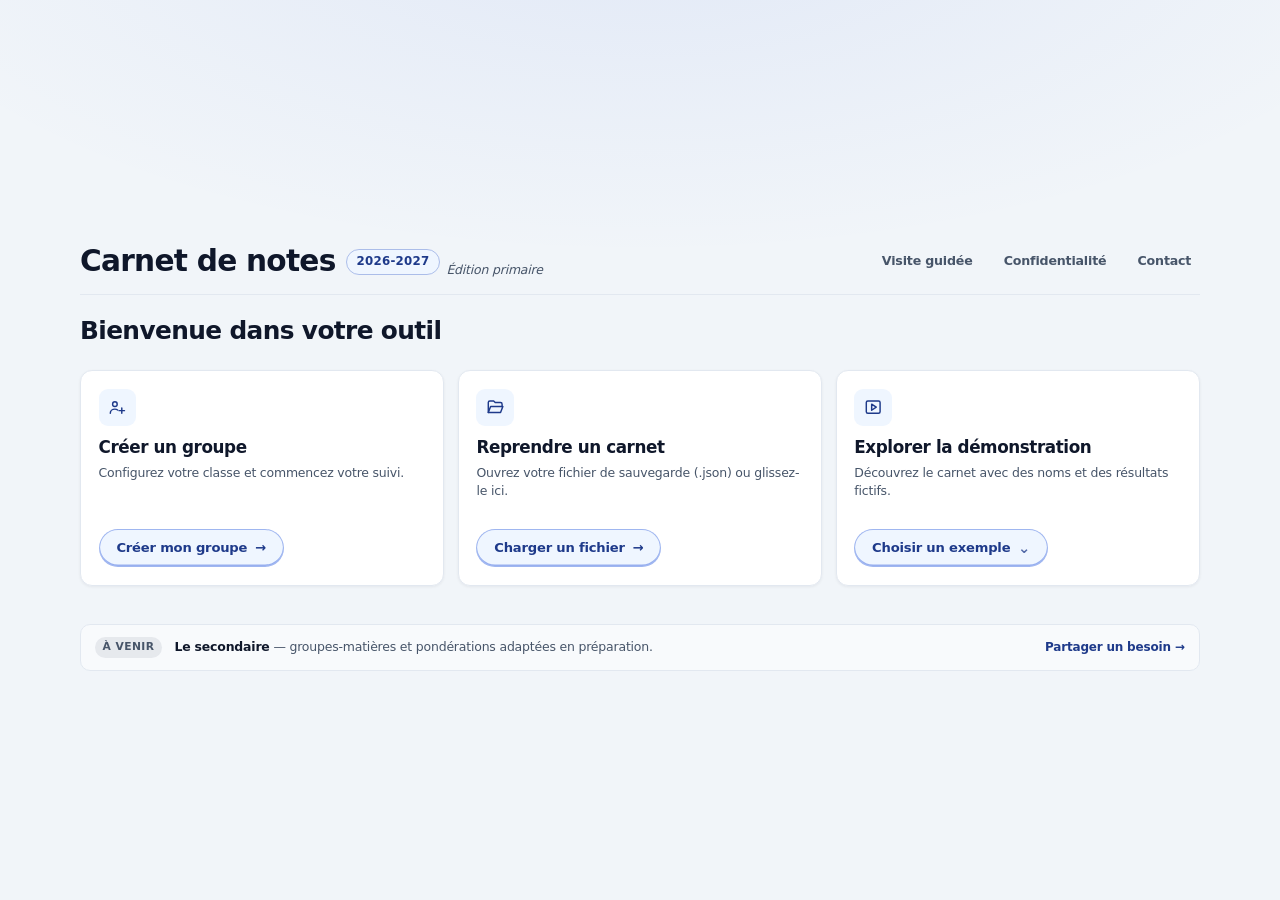
==== commit 570af9c6: "Ajouter la musique et l'accueil, améliorer les échelles Co-authored-by: Copilot <223556219+Copilot@u" ====
--- a/index.html
+++ b/index.html
@@ -191,6 +191,16 @@
                   <span class="sp-switch-track" aria-hidden="true"></span>
                 </span>
               </label>
+              <label class="sp-row sp-color-columns-toggle">
+                <span class="sp-toggle-copy">
+                  <span class="sp-toggle-label">Animations</span>
+                  <small>Transitions et effets visuels</small>
+                </span>
+                <span class="sp-switch">
+                  <input type="checkbox" role="switch" data-pref-check="animations" checked>
+                  <span class="sp-switch-track" aria-hidden="true"></span>
+                </span>
+              </label>
               <div class="sp-row sp-row-palette">
                 <div class="sp-palette-header">
                   <span>Palette</span>
@@ -223,10 +233,6 @@
                   <button id="btnDeleteLegacyBrowser" type="button" class="sort-btn">Effacer l’ancienne copie du navigateur</button>
                 </div>
               </div>
-              <div class="sp-title" style="margin-top:.7rem">Guide d’Erika</div>
-              <div class="sp-backup-actions">
-                <button id="btnErikaLaunchHere" type="button" class="sort-btn">Afficher sur cette page</button>
-              </div>
             </div>
           </div>
           <span class="hdr-sep" aria-hidden="true"></span>
@@ -249,7 +255,7 @@
   </header>
 
   <!-- MAIN CONTENT AREA -->
-  <main class="site-layout flex-1 max-w-7xl w-full mx-auto px-3 sm:px-5 py-4 space-y-4">
+  <main id="appWorkspace" class="site-layout flex-1 max-w-7xl w-full mx-auto px-3 sm:px-5 py-4 space-y-4">
     <div id="printMeta" aria-hidden="true"></div>
 
     <section id="viewHome" class="home-view no-print" aria-label="Accueil et tableau de bord">
@@ -342,6 +348,7 @@
                   <label class="home-demo-option"><input type="radio" name="homeDemoClass" value="annee6"><span>6e année</span></label>
                   <label class="home-demo-option"><input type="radio" name="homeDemoClass" value="specialiste"><span>Spécialiste 2e cycle</span></label>
                   <label class="home-demo-option"><input type="radio" name="homeDemoClass" value="multi"><span>Multi-niveau 5e et 6e</span></label>
+                  <label class="home-demo-option"><input type="radio" name="homeDemoClass" value="accueil"><span>Accueil (Multi)</span></label>
                 </fieldset>
                 <div class="home-demo-footer">
                   <span class="home-demo-note">Aperçu avec noms et résultats fictifs</span>
@@ -518,8 +525,8 @@
               Erreur pondération : <span id="weightTotalVal">0</span> % (doit donner 100 %)
             </span>
             <span id="weightControls" class="hidden inline-flex flex-wrap items-center gap-1.5">
-              <button id="btnResetEqualWeights" type="button" class="px-2.5 py-1.5 rounded-lg text-[11px] font-semibold bg-slate-100 hover:bg-slate-200 text-slate-700 transition cursor-pointer" title="Répartir équitablement la pondération entre les évaluations">Répartir également</button>
-              <button id="btnUnlockAllWeights" type="button" class="px-2.5 py-1.5 rounded-lg text-[11px] font-semibold bg-slate-100 hover:bg-slate-200 text-slate-700 transition cursor-pointer" title="Libérer toutes les colonnes figées pour qu’elles s’ajustent à nouveau librement">Tout libérer</button>
+              <button id="btnResetEqualWeights" type="button" class="cursor-pointer" title="Répartir équitablement la pondération entre les évaluations">Répartir également</button>
+              <button id="btnUnlockAllWeights" type="button" class="cursor-pointer" title="Libérer toutes les colonnes figées pour qu’elles s’ajustent à nouveau librement">Tout libérer</button>
             </span>
           </div>
           <button id="btnClearStudentFilter" type="button" class="hidden px-2 py-1 rounded-lg text-xs bg-slate-100" aria-label="Effacer la recherche et afficher tous les élèves" title="Afficher tous les élèves"></button>
@@ -931,6 +938,34 @@
             </ul>
           </details>
           <details class="rounded bg-slate-50 p-2">
+            <summary class="font-bold cursor-pointer">Musique</summary>
+            <ul class="mt-2 space-y-1">
+              <li><a class="text-indigo-600 underline" href="https://cdn-contenu.quebec.ca/cdn-contenu/education/pfeq/primaire/programmes/PFEQ-musique-primaire.pdf" target="_blank" rel="noopener noreferrer">Programme d’études ↗</a></li>
+              <li><a class="text-indigo-600 underline" href="https://cdn-contenu.quebec.ca/cdn-contenu/education/pfeq/primaire/progressions-apprentissages/PFEQ-progression-apprentissages-musique-primaire.pdf" target="_blank" rel="noopener noreferrer">Progression des apprentissages ↗</a></li>
+              <li><a class="text-indigo-600 underline" href="https://cdn-contenu.quebec.ca/cdn-contenu/education/pfeq/cadres-evaluation/primaire/francais/PFEQ-cadre-evaluation-musique-primaire.pdf" target="_blank" rel="noopener noreferrer">Cadre d’évaluation ↗</a></li>
+              <li>Échelles des niveaux de compétence :
+                <a class="text-indigo-600 underline" href="https://cdn-contenu.quebec.ca/cdn-contenu/education/pfeq/primaire/Echelles-niveau-competence-primaire-1erCycle.pdf" target="_blank" rel="noopener noreferrer">1er cycle ↗</a> ·
+                <a class="text-indigo-600 underline" href="https://cdn-contenu.quebec.ca/cdn-contenu/education/pfeq/primaire/Echelles-niveau-competence-primaire-2eCycle.pdf" target="_blank" rel="noopener noreferrer">2e cycle ↗</a> ·
+                <a class="text-indigo-600 underline" href="https://cdn-contenu.quebec.ca/cdn-contenu/education/pfeq/primaire/Echelles-niveau-competence-primaire-3eCycle.pdf" target="_blank" rel="noopener noreferrer">3e cycle ↗</a>
+              </li>
+              <li><a class="text-indigo-600 underline" href="https://www.quebec.ca/education/prescolaire-primaire-et-secondaire/programmes-formations-evaluation/epreuves-ministerielles-evaluation-apprentissages/ponderations-libelles-bulletin/prescolaire-primaire" target="_blank" rel="noopener noreferrer">Pondérations et libellés du bulletin ↗</a></li>
+              <li><a class="text-indigo-600 underline" href="https://www.quebec.ca/education/prescolaire-primaire-et-secondaire/programmes-formations-evaluation/programme-formation-ecole-quebecoise/primaire/musique" target="_blank" rel="noopener noreferrer">Page officielle et ressources ↗</a></li>
+            </ul>
+            <p class="mt-2">Les grilles et commentaires sont des repères locaux, non des grilles ministérielles. Le retour réflexif sert à la rétroaction sans compter dans le résultat. Les échelles officielles demeurent consultables aux liens ci-dessus.</p>
+          </details>
+          <details class="rounded bg-slate-50 p-2">
+            <summary class="font-bold cursor-pointer">Accueil — intégration linguistique, scolaire et sociale</summary>
+            <ul class="mt-2 space-y-1">
+              <li><a class="text-indigo-600 underline" href="https://cdn-contenu.quebec.ca/cdn-contenu/education/pfeq/primaire/programmes/PFEQ-integration-linguistique-scolaire-sociale-primaire.pdf" target="_blank" rel="noopener noreferrer">Programme d’études ↗</a></li>
+              <li><a class="text-indigo-600 underline" href="https://cdn-contenu.quebec.ca/cdn-contenu/education/pfeq/cadres-evaluation/primaire/francais/PFEQ-cadre-evaluation-integration-linguistique-scolaire-sociale-primaire.pdf" target="_blank" rel="noopener noreferrer">Cadre d’évaluation ↗</a></li>
+              <li><a class="text-indigo-600 underline" href="https://cdn-contenu.quebec.ca/cdn-contenu/education/pfeq/primaire/PFEQ-paliers-evaluation-integration-scolaire-linguistique-primaire.pdf" target="_blank" rel="noopener noreferrer">Paliers pour l’évaluation du français ↗</a></li>
+              <li><a class="text-indigo-600 underline" href="https://cdn-contenu.quebec.ca/cdn-contenu/adm/min/education/publications-adm/education/instruction-annuelle/Instruction-annuelle-2026-2027.pdf" target="_blank" rel="noopener noreferrer">Instruction annuelle 2026-2027 ↗</a> : répartition du temps d’enseignement en accueil (65 % ILSS, 20 % mathématique, 15 % autres matières), distincte des résultats.</li>
+              <li><a class="text-indigo-600 underline" href="https://www.quebec.ca/education/prescolaire-primaire-et-secondaire/programmes-formations-evaluation/epreuves-ministerielles-evaluation-apprentissages/ponderations-libelles-bulletin/prescolaire-primaire" target="_blank" rel="noopener noreferrer">Libellés du bulletin ↗</a></li>
+              <li><a class="text-indigo-600 underline" href="https://www.quebec.ca/education/prescolaire-primaire-et-secondaire/programmes-formations-evaluation/programme-formation-ecole-quebecoise/primaire/integration-linguistique-scolaire-sociale" target="_blank" rel="noopener noreferrer">Page officielle et ressources ↗</a></li>
+              <li><a class="text-indigo-600 underline" href="https://ilss.cssdd.gouv.qc.ca/secondaire/support-enseignants-ilss/%C3%A9valuation/receuillir-des-traces" target="_blank" rel="noopener noreferrer">Trianguler les conversations, observations et productions (CSSDD) ↗</a></li>
+            </ul>
+          </details>
+          <details class="rounded bg-slate-50 p-2">
             <summary class="font-bold cursor-pointer">Éducation préscolaire</summary>
             <ul class="mt-2 space-y-1">
               <li><a class="text-indigo-600 underline" href="https://cdn-contenu.quebec.ca/cdn-contenu/education/pfeq/prescolaire/Programme-cycle-prescolaire.pdf" target="_blank" rel="noopener noreferrer">Programme-cycle ↗</a></li>
@@ -1013,6 +1048,10 @@
             <h2 class="text-xl sm:text-2xl font-extrabold text-slate-900">Synthèse des résultats (2026-2027)</h2>
           </div>
           <div class="flex items-center gap-1.5 flex-wrap">
+            <div class="gr-student-sort-toggle" role="group" aria-label="Ordre des élèves dans la synthèse">
+              <button type="button" data-gr-student-sort="firstName" aria-pressed="false" title="Trier par prénom (A à Z)"><svg class="sort-icon" viewBox="0 0 24 24" fill="none" stroke="currentColor" stroke-width="2" stroke-linecap="round" stroke-linejoin="round" aria-hidden="true"><path d="M7 4v16M3.5 16.5 7 20l3.5-3.5M17 20V4M13.5 7.5 17 4l3.5 3.5"/></svg><span>Prénom</span></button>
+              <button type="button" data-gr-student-sort="lastName" aria-pressed="true" title="Trier par nom de famille (A à Z)"><svg class="sort-icon" viewBox="0 0 24 24" fill="none" stroke="currentColor" stroke-width="2" stroke-linecap="round" stroke-linejoin="round" aria-hidden="true"><path d="M7 4v16M3.5 16.5 7 20l3.5-3.5M17 20V4M13.5 7.5 17 4l3.5 3.5"/></svg><span>Nom de famille</span></button>
+            </div>
             <div class="gr-student-view-toggle" role="group" aria-label="Affichage de la liste des élèves">
               <button type="button" data-gr-student-view="select" aria-label="Afficher les élèves dans une liste déroulante" title="Liste déroulante">
                 <svg viewBox="0 0 24 24" fill="none" stroke="currentColor" stroke-width="1.8" stroke-linecap="round" stroke-linejoin="round" aria-hidden="true"><rect x="3" y="5" width="18" height="14" rx="2"/><path d="m8 10 4 4 4-4"/></svg>
@@ -1349,7 +1388,7 @@
           <label for="inputAssignmentTitle" class="block text-xs font-semibold text-slate-700 mb-1">Nom du travail / de l'évaluation (obligatoire)</label>
           <input id="inputAssignmentTitle" type="text" autocomplete="off" placeholder="Ex: Situation-problème : Le jardin, Dictée #1..." class="w-full px-3 py-2 rounded-lg border border-slate-300 text-sm focus:outline-none focus:ring-2 focus:ring-indigo-500" />
         </div>
-        <div>
+        <div id="asgOutOfBox">
           <label for="inputAssignmentOutOf" class="block text-xs font-semibold text-slate-700 mb-1">Barème de saisie (dénominateur) : note sur…</label>
           <div class="flex items-center gap-2">
             <span class="text-sm font-bold text-slate-500">/</span>
@@ -1433,6 +1472,7 @@
           <option value="4">4e année</option>
           <option value="5">5e année</option>
           <option value="6">6e année</option>
+          <option value="accueil">Accueil (Multi)</option>
           <option value="">Sélection individuelle</option>
         </select>
       </div>
@@ -1540,11 +1580,13 @@
   <script src="carnet-test/js/grilles-matieres.js"></script>
   <script src="carnet-test/js/pedagogie/matieres-mathematiques.js"></script>
   <script src="carnet-test/js/pedagogie/matieres-francais.js"></script>
+  <script src="carnet-test/js/pedagogie/matieres-ilss.js"></script>
   <script src="carnet-test/js/pedagogie/matieres-ccq.js"></script>
   <script src="carnet-test/js/pedagogie/matieres-sciences.js"></script>
   <script src="carnet-test/js/pedagogie/matieres-univers-social.js"></script>
   <script src="carnet-test/js/pedagogie/matieres-art-dramatique.js"></script>
   <script src="carnet-test/js/pedagogie/matieres-arts-plastiques.js"></script>
+  <script src="carnet-test/js/pedagogie/matieres-musique.js"></script>
   <script src="carnet-test/js/pedagogie/matieres-education-physique.js"></script>
   <script src="carnet-test/js/pedagogie/matieres-anglais.js"></script>
   <script src="carnet-test/js/pedagogie/matieres-prescolaire.js"></script>
@@ -1555,6 +1597,7 @@
   <script src="carnet-test/js/pedagogie/cycles-sciences.js"></script>
   <script src="carnet-test/js/pedagogie/cycles-univers-social.js"></script>
   <script src="carnet-test/js/pedagogie/cycles-art-dramatique.js"></script>
+  <script src="carnet-test/js/pedagogie/cycles-musique.js"></script>
   <script src="carnet-test/js/pedagogie/cycles-education-physique.js"></script>
   <script src="carnet-test/js/pedagogie/cycles-anglais.js"></script>
   <script src="carnet-test/js/grilles-historiques.js"></script>
@@ -1569,6 +1612,8 @@
   <script src="carnet-test/js/calculs.js"></script>
   <script src="carnet-test/js/competences.js"></script>
   <script src="carnet-test/js/pedagogie/banque-commentaires.js"></script>
+  <script src="carnet-test/js/pedagogie/commentaires-ilss.js"></script>
+  <script src="carnet-test/js/pedagogie/commentaires-musique.js"></script>
   <script src="carnet-test/js/commentaires.js"></script>
   <script src="carnet-test/js/criteres.js"></script>
   <script src="carnet-test/js/ui-carnet.js"></script>
@@ -1581,6 +1626,7 @@
   <script src="carnet-test/js/ui-bulletin.js"></script>
   <script src="carnet-test/js/export-excel.js"></script>
   <script src="carnet-test/js/impression.js"></script>
+  <script src="carnet-test/js/accueil.js"></script>
   <script src="carnet-test/js/tutoriel-erika-etapes.js"></script>
   <script src="carnet-test/js/tutoriel-erika.js"></script>
 </body>
--- a/carnet-test/css/base.css
+++ b/carnet-test/css/base.css
@@ -79,12 +79,12 @@
       outline: 3px solid rgba(99, 102, 241, 0.55);
       outline-offset: 2px;
     }
-    @media (prefers-reduced-motion: reduce) {
-      *, *::before, *::after {
-        scroll-behavior: auto !important;
-        transition-duration: 0.01ms !important;
-        animation-duration: 0.01ms !important;
-      }
+    :is(html, body).reduce-motion *,
+    :is(html, body).reduce-motion *::before,
+    :is(html, body).reduce-motion *::after {
+      scroll-behavior: auto !important;
+      transition-duration: 0.01ms !important;
+      animation-duration: 0.01ms !important;
     }
     @media (max-width: 640px) {
       header.no-print {
--- a/carnet-test/css/design.css
+++ b/carnet-test/css/design.css
@@ -394,8 +394,11 @@
       .gradebook-toolbar { grid-template-rows: 1.75rem auto; }
       .gradebook-toolbar h2 { white-space: nowrap; overflow: hidden; text-overflow: ellipsis; }
     }
-    @media (prefers-reduced-motion: reduce) {
-      *, *::before, *::after { scroll-behavior: auto !important; transition-duration: .01ms !important; }
+    :is(html, body).reduce-motion *,
+    :is(html, body).reduce-motion *::before,
+    :is(html, body).reduce-motion *::after {
+      scroll-behavior: auto !important;
+      transition-duration: .01ms !important;
     }
     @media print {
       body { background: #fff !important; }
--- a/carnet-test/css/fonctionnalites.css
+++ b/carnet-test/css/fonctionnalites.css
@@ -147,18 +147,16 @@
       0%, 100% { box-shadow: 0 0 0 0 color-mix(in srgb, var(--brand) 0%, transparent); filter: none; }
       50% { box-shadow: 0 0 0 5px color-mix(in srgb, var(--brand) 32%, transparent); filter: brightness(1.08); }
     }
-    @media (prefers-reduced-motion: reduce) {
-      header.test-topbar button,
-      [data-weight-box],
-      #weightControls,
-      #weightControls button,
-      #viewQuickObs .qo-category,
-      #viewQuickObs .qo-choice,
-      #viewQuickObs .qo-selected-chip,
-      .is-attention-flash {
-        animation: none !important;
-        transition-duration: .01ms !important;
-      }
+    html.reduce-motion header.test-topbar button,
+    html.reduce-motion [data-weight-box],
+    html.reduce-motion #weightControls,
+    html.reduce-motion #weightControls button,
+    html.reduce-motion #viewQuickObs .qo-category,
+    html.reduce-motion #viewQuickObs .qo-choice,
+    html.reduce-motion #viewQuickObs .qo-selected-chip,
+    html.reduce-motion .is-attention-flash {
+      animation: none !important;
+      transition-duration: .01ms !important;
     }
     header .hdr-icobtn:hover:not(:disabled) { background: var(--brand-soft); border-color: var(--studio-border-strong, var(--line)); }
     header .hdr-icobtn:disabled { opacity: .35; cursor: default; }
--- a/carnet-test/css/test.css
+++ b/carnet-test/css/test.css
@@ -1228,15 +1228,13 @@
         color: var(--ink) !important;
       }
       html.design-studio #grStudentBand button, html.design-studio #grStudentBand button span:first-child { white-space: normal; overflow-wrap: anywhere; }
-      @media (prefers-reduced-motion: reduce) {
-        html.design-studio *,
-        html.design-studio *::before,
-        html.design-studio *::after {
-          scroll-behavior: auto !important;
-          animation-duration: .01ms !important;
-          animation-iteration-count: 1 !important;
-          transition-duration: .01ms !important;
-        }
+      html.design-studio.reduce-motion *,
+      html.design-studio.reduce-motion *::before,
+      html.design-studio.reduce-motion *::after {
+        scroll-behavior: auto !important;
+        animation-duration: .01ms !important;
+        animation-iteration-count: 1 !important;
+        transition-duration: .01ms !important;
       }
       @media (max-width: 900px) {
         .test-sidebar { position: static; width: 100%; padding: .7rem 1rem; gap: .6rem; overflow: visible; border-right: 0; border-bottom: 1px solid var(--sidebar-border, #dde3ec); }
@@ -1903,14 +1901,18 @@
     #addStudentDialog label { display: block; margin-top: .75rem; font-weight: 700; }
     #addStudentDialog input { width: 100%; padding: .5rem .65rem; border: 1px solid var(--studio-border-strong); border-radius: 8px; background: var(--studio-surface); color: var(--studio-text); }
     #addStudentDialog input:focus-visible { outline: 2px solid var(--brand); outline-offset: 2px; }
-    html.design-studio:is(.theme-dark, :not(.theme-dark)) :is(#groupBar > button[aria-pressed="true"], #btnOpenAddStudent, #btnNewEvaluation, #btnOpenAddAssignment, #btnAddVisualTraceFromGb, #btnConfirmAddAssignment, #btnCommitObsSessionToGradebook, #btnAddStudent) {
+    html.design-studio:is(.theme-dark, :not(.theme-dark)) :is(#groupBar > button[aria-pressed="true"], #btnOpenAddStudent, #btnNewEvaluation, #btnOpenAddAssignment, #btnAddVisualTraceFromGb, #btnConfirmAddAssignment, #btnCommitObsSessionToGradebook, #btnAddStudent, #btnOpenStudentsFromEmpty, #btnConfirmTargetLevels, #btnGroupSave, #btnDoneBackupHelp, #btnConfirmBackupPassword, #btnConfirmBackupLoad, #btnApplyCustomRubric, .print-dialog-primary, .backup-dialog-primary, .studio-pale-primary) {
       background: var(--brand-soft) !important;
       color: var(--brand-deep) !important;
       border: 1px solid var(--studio-border-strong) !important;
       box-shadow: none !important;
     }
-    html.design-studio:is(.theme-dark, :not(.theme-dark)) :is(#groupBar > button[aria-pressed="true"], #btnOpenAddStudent, #btnNewEvaluation, #btnOpenAddAssignment, #btnAddVisualTraceFromGb, #btnConfirmAddAssignment, #btnCommitObsSessionToGradebook, #btnAddStudent):hover:not(:disabled) {
+    html.design-studio:is(.theme-dark, :not(.theme-dark)) :is(#groupBar > button[aria-pressed="true"], #btnOpenAddStudent, #btnNewEvaluation, #btnOpenAddAssignment, #btnAddVisualTraceFromGb, #btnConfirmAddAssignment, #btnCommitObsSessionToGradebook, #btnAddStudent, #btnOpenStudentsFromEmpty, #btnConfirmTargetLevels, #btnGroupSave, #btnDoneBackupHelp, #btnConfirmBackupPassword, #btnConfirmBackupLoad, #btnApplyCustomRubric, .print-dialog-primary, .backup-dialog-primary, .studio-pale-primary):hover:not(:disabled) {
       border-color: var(--brand) !important;
+    }
+    html.design-studio:is(.theme-dark, :not(.theme-dark)) :is(#btnOpenAddStudent, #btnNewEvaluation, #btnOpenAddAssignment, #btnAddVisualTraceFromGb, #btnConfirmAddAssignment, #btnCommitObsSessionToGradebook, #btnAddStudent, #btnOpenStudentsFromEmpty, #btnConfirmTargetLevels, #btnGroupSave, #btnDoneBackupHelp, #btnConfirmBackupPassword, #btnConfirmBackupLoad, #btnApplyCustomRubric, .print-dialog-primary, .backup-dialog-primary, .studio-pale-primary):focus-visible {
+      outline: 2px solid var(--brand);
+      outline-offset: 2px;
     }
     #btnOpenAddStudent:disabled { opacity: .5; cursor: not-allowed; }
     html.design-studio:is(.theme-dark, :not(.theme-dark)) :is(#btnBackToGradebookFromBareme, #btnBackToGradebookFromTrace, #btnBackToGradebookFromStudents) {
@@ -2478,6 +2480,12 @@
 html.design-studio header.test-topbar button:not(:disabled):active {
   transform: translateY(0) scale(.97) !important;
 }
+html.design-studio .test-topbar .term-btn[aria-pressed="true"] {
+  background: var(--brand-soft) !important;
+  color: var(--brand-deep) !important;
+  border: 1px solid var(--studio-border-strong);
+  box-shadow: none;
+}
 
 html.design-studio #weightControls {
   overflow: hidden;
@@ -2517,6 +2525,14 @@
 html.design-studio #competencyPositioning .comp-tab:hover:not(:disabled) {
   transform: translateY(-1px);
   box-shadow: 0 4px 12px rgba(15, 23, 42, .08);
+}
+.gradebook-toolbar .gb-sort-btn:focus-visible,
+.gradebook-toolbar .column-color-trigger:focus-visible,
+.print-menu button:focus-visible {
+  outline: 2px solid var(--brand);
+  outline-offset: 2px;
+  background: var(--brand-soft);
+  color: var(--brand-deep);
 }
 html.design-studio #competencyPositioning .comp-tab.is-active {
   box-shadow: inset 0 -2px 0 var(--brand), 0 3px 10px color-mix(in srgb, var(--brand) 14%, transparent);
@@ -2656,7 +2672,8 @@
   from { max-width: 0; opacity: 0; transform: translateX(-10px); }
   to { max-width: 360px; opacity: 1; transform: none; }
 }
-@media (prefers-reduced-motion: reduce) { html.design-studio .new-evaluation-choices:not(.hidden) { animation: none; } }
+html.design-studio.reduce-motion .new-evaluation-choices:not(.hidden),
+html.design-studio.reduce-motion .new-evaluation-choices.is-closing { animation: none; }
 html.design-studio .new-evaluation-choices.is-closing { animation: newEvalSlideOut .22s ease-in both; pointer-events: none; }
 @keyframes newEvalSlideOut {
   from { max-width: 360px; opacity: 1; transform: none; }
@@ -3111,6 +3128,46 @@
   color: var(--brand-deep);
   box-shadow: var(--studio-shadow-sm);
 }
+html.design-studio .gr-student-sort-toggle {
+  display: inline-flex;
+  align-items: center;
+  padding: .16rem;
+  border: 1px solid var(--studio-border);
+  border-radius: 9px;
+  background: var(--studio-surface-soft);
+}
+html.design-studio .gr-student-sort-toggle button {
+  display: inline-flex;
+  align-items: center;
+  gap: .3rem;
+  height: 1.7rem;
+  padding: 0 .58rem;
+  border: 0;
+  border-radius: 6px;
+  background: transparent;
+  color: var(--studio-text-muted);
+  font-size: .74rem;
+  font-weight: 650;
+  line-height: 1;
+  white-space: nowrap;
+  cursor: pointer;
+  transition: background-color .15s ease, color .15s ease, box-shadow .15s ease;
+}
+html.design-studio .gr-student-sort-toggle .sort-icon {
+  width: .78rem;
+  height: .78rem;
+  flex: 0 0 auto;
+  opacity: .72;
+}
+html.design-studio .gr-student-sort-toggle button.is-active .sort-icon {
+  opacity: 1;
+}
+html.design-studio .gr-student-sort-toggle button:hover,
+html.design-studio .gr-student-sort-toggle button.is-active {
+  background: var(--studio-surface);
+  color: var(--brand-deep);
+  box-shadow: var(--studio-shadow-sm);
+}
 html.design-studio #grStudentBand.is-select {
   display: block;
   width: 100%;
@@ -3173,12 +3230,10 @@
 html.design-studio.theme-dark #gradebookBody tr.gb-row-flash > td {
   animation: gbStudentRowFlashDark .55s ease-in-out 3 !important;
 }
-@media (prefers-reduced-motion: reduce) {
-  html.design-studio #gradebookBody tr.gb-row-flash > td,
-  html.design-studio.theme-dark #gradebookBody tr.gb-row-flash > td {
-    animation: none !important;
-    box-shadow: inset 0 0 0 9999px color-mix(in srgb, var(--brand) 16%, transparent);
-  }
+html.design-studio.reduce-motion #gradebookBody tr.gb-row-flash > td,
+html.design-studio.theme-dark.reduce-motion #gradebookBody tr.gb-row-flash > td {
+  animation: none !important;
+  box-shadow: inset 0 0 0 9999px color-mix(in srgb, var(--brand) 16%, transparent);
 }
 
 /* ==========================================================================
@@ -3701,20 +3756,29 @@
 
 /* Accordéon pleine largeur sous les deux boîtes */
 .home-demo-collapse {
-  display: grid;
-  grid-template-rows: 0fr;
+  display: block;
+  overflow: hidden;
+  height: 0;
   opacity: 0;
   margin-top: -1.35rem;
-  transition: grid-template-rows .28s cubic-bezier(.22, .68, .32, 1), opacity .2s ease, margin-top .28s cubic-bezier(.22, .68, .32, 1);
+  pointer-events: none;
+  will-change: height, opacity;
+  transition: height .28s cubic-bezier(.22, .68, .32, 1), opacity .22s ease, margin-top .28s cubic-bezier(.22, .68, .32, 1);
 }
 .home-demo-collapse.is-open {
-  grid-template-rows: 1fr;
   opacity: 1;
   margin-top: 0;
+  pointer-events: auto;
 }
 .home-demo-collapse-inner {
-  overflow: hidden;
   min-height: 0;
+}
+.home-demo-collapse .home-demo-box {
+  transform: translateY(-6px);
+  transition: transform .28s cubic-bezier(.22, .68, .32, 1);
+}
+.home-demo-collapse.is-open .home-demo-box {
+  transform: translateY(0);
 }
 .home-demo-box {
   padding: 1.2rem 1.3rem;
@@ -3724,7 +3788,7 @@
 }
 .home-demo-choices {
   display: grid;
-  grid-template-columns: repeat(3, minmax(0, 1fr));
+  grid-template-columns: repeat(5, minmax(0, 1fr));
   gap: .5rem;
   margin: 0;
   padding: 0;
@@ -3769,6 +3833,52 @@
 }
 .home-demo-option span {
   min-width: 0;
+}
+.studio-pale-primary {
+  color: var(--brand-deep);
+  border: 1px solid var(--studio-border-strong);
+  background: color-mix(in srgb, var(--brand-soft) 55%, var(--studio-surface, #fff));
+  box-shadow: none;
+}
+.studio-pale-primary:hover {
+  border-color: var(--brand);
+  background: color-mix(in srgb, var(--brand) 10%, var(--studio-surface, #fff));
+}
+#btnLeaveObservation {
+  color: #9f1239 !important;
+  border: 1px solid #fecdd3;
+  background: #fff1f2 !important;
+  box-shadow: none;
+}
+#btnLeaveObservation:hover {
+  border-color: #fb7185;
+  background: #ffe4e6 !important;
+}
+.ilss-summary-section,
+.ilss-summary-grid > section,
+.ilss-summary-term {
+  background: var(--studio-surface, #fff) !important;
+}
+.ilss-summary-term {
+  border: 1px solid var(--studio-border, #e2e8f0);
+}
+.gb-grade-group-start > td {
+  border-top: 2px solid #c7d2fe;
+}
+.gb-grade-group-label {
+  display: inline-flex;
+  align-items: center;
+  margin-bottom: 3px;
+  padding: 0 5px;
+  border: 1px solid var(--studio-border, #e2e8f0);
+  border-radius: 4px;
+  color: var(--brand, #4f46e5);
+  background: var(--brand-soft, #eef2ff);
+  font-size: 9.5px;
+  font-weight: 700;
+  line-height: 15px;
+  letter-spacing: .01em;
+  white-space: nowrap;
 }
 .home-demo-footer {
   display: flex;
@@ -4981,16 +5091,48 @@
   color: var(--studio-text-muted);
 }
 
-/* Transition courte lors du changement de carnet ou d'étape */
-#viewGradebook.is-subject-changing {
-  animation: subjectViewReveal .18s ease-out both;
-}
-@keyframes subjectViewReveal {
+/* Fusion courte lors du changement de carnet, de matière ou d'étape */
+#appWorkspace {
+  view-transition-name: carnet-workspace;
+}
+#appWorkspace.is-carnet-merging {
+  animation: carnetViewMergeFallback .16s cubic-bezier(.22, .68, .32, 1) both;
+}
+@keyframes carnetViewMergeFallback {
   from {
-    opacity: .72;
+    opacity: .7;
+    filter: blur(2px);
+    transform: translateY(2px) scale(.997);
   }
   to {
     opacity: 1;
+    filter: blur(0);
+    transform: translateY(0) scale(1);
+  }
+}
+::view-transition-old(carnet-workspace) {
+  animation: carnetMergeOut .16s cubic-bezier(.4, 0, .6, 1) both;
+}
+::view-transition-new(carnet-workspace) {
+  animation: carnetMergeIn .16s cubic-bezier(.22, .68, .32, 1) both;
+}
+@keyframes carnetMergeOut {
+  to {
+    opacity: 0;
+    filter: blur(2px);
+    transform: scale(.997);
+  }
+}
+@keyframes carnetMergeIn {
+  from {
+    opacity: 0;
+    filter: blur(3px);
+    transform: translateY(2px) scale(1.003);
+  }
+  to {
+    opacity: 1;
+    filter: blur(0);
+    transform: translateY(0) scale(1);
   }
 }
 
@@ -5001,6 +5143,9 @@
   }
 }
 @media (max-width: 760px) {
+  .home-demo-choices {
+    grid-template-columns: repeat(3, minmax(0, 1fr));
+  }
   .home-actions-grid {
     grid-template-columns: repeat(2, minmax(0, 1fr));
   }
@@ -5037,26 +5182,95 @@
     grid-template-columns: minmax(0, 1fr);
   }
 }
-@media (prefers-reduced-motion: reduce) {
-  .home-portal-shell,
-  .home-dashboard,
-  #viewHome,
-  #viewHome::before,
-  #viewGradebook.is-subject-changing {
-    animation: none !important;
-  }
-  #viewHome .home-btn,
-  #viewHome .home-arrow,
-  #viewHome .home-chevron,
-  .home-demo-collapse,
-  .dash-comp-row,
-  .dash-action-row,
-  .dash-group-card {
-    transition-duration: .01ms !important;
-  }
+html.reduce-motion .home-portal-shell,
+html.reduce-motion .home-dashboard,
+html.reduce-motion #viewHome,
+html.reduce-motion #viewHome::before,
+html.reduce-motion #appWorkspace.is-carnet-merging,
+html.reduce-motion::view-transition-old(carnet-workspace),
+html.reduce-motion::view-transition-new(carnet-workspace) {
+  animation: none !important;
+}
+html.reduce-motion #viewHome .home-btn,
+html.reduce-motion #viewHome .home-arrow,
+html.reduce-motion #viewHome .home-chevron,
+html.reduce-motion .home-demo-collapse,
+html.reduce-motion .home-demo-collapse .home-demo-box,
+html.reduce-motion .dash-comp-row,
+html.reduce-motion .dash-action-row,
+html.reduce-motion .dash-group-card {
+  transition-duration: .01ms !important;
 }
 @media print {
   #viewHome {
     display: none !important;
   }
-}+}
+/* Boutons du carnet alignés sur la barre des tâches : rectangle arrondi, surbrillance au survol, contour marine une fois actif. */
+html.design-studio:is(.theme-dark, :not(.theme-dark)) #viewGradebook .gradebook-toolbar :is(#btnNewEvaluation, #btnWeightMode, #btnResetEqualWeights, #btnUnlockAllWeights):not(.hidden) {
+  display: inline-flex !important;
+  align-items: center;
+  gap: .3rem;
+  min-height: 34px;
+  padding: .36rem .7rem !important;
+  border: 1px solid var(--studio-border-strong) !important;
+  border-radius: 10px !important;
+  background: var(--studio-surface, #fff) !important;
+  color: var(--brand-deep) !important;
+  box-shadow: none !important;
+  font-size: 12.5px !important;
+  font-weight: 600 !important;
+  line-height: 1.2;
+  text-decoration: none !important;
+  cursor: pointer;
+  transition: transform .16s ease, background-color .16s ease, border-color .16s ease, box-shadow .16s ease, color .16s ease !important;
+}
+html.design-studio:is(.theme-dark, :not(.theme-dark)) #viewGradebook .gradebook-toolbar :is(#btnNewEvaluation, #btnWeightMode, #btnResetEqualWeights, #btnUnlockAllWeights):hover:not(:disabled) {
+  transform: translateY(-1px);
+  border-color: var(--brand) !important;
+  background: var(--brand-soft) !important;
+  box-shadow: 0 5px 12px rgba(15, 23, 42, .13) !important;
+}
+html.design-studio:is(.theme-dark, :not(.theme-dark)) #viewGradebook .gradebook-toolbar :is(#btnNewEvaluation, #btnWeightMode, #btnResetEqualWeights, #btnUnlockAllWeights):active:not(:disabled) {
+  transform: translateY(0) scale(.97);
+}
+html.design-studio:is(.theme-dark, :not(.theme-dark)) #viewGradebook .gradebook-toolbar :is(#btnNewEvaluation, #btnWeightMode)[aria-expanded="true"],
+html.design-studio:is(.theme-dark, :not(.theme-dark)) #viewGradebook .gradebook-toolbar :is(#btnResetEqualWeights, #btnUnlockAllWeights):is(:active, :focus-visible) {
+  border-color: var(--brand-deep) !important;
+  background: var(--brand-soft) !important;
+  box-shadow: 0 0 0 1px var(--brand-deep) !important;
+}
+html.design-studio:is(.theme-dark, :not(.theme-dark)) #viewGradebook .gradebook-toolbar #btnWeightMode.is-weight-error {
+  border-color: #ef4444 !important;
+  background: #fee2e2 !important;
+  color: #991b1b !important;
+  box-shadow: 0 0 0 1px rgba(239, 68, 68, .3) !important;
+}
+html.design-studio:is(.theme-dark, :not(.theme-dark)) #viewGradebook .gradebook-toolbar :is(#btnNewEvaluation, #btnWeightMode, #btnResetEqualWeights, #btnUnlockAllWeights):focus-visible {
+  outline: 2px solid var(--brand);
+  outline-offset: 2px;
+}
+html.reduce-motion #viewGradebook .gradebook-toolbar :is(#btnNewEvaluation, #btnWeightMode, #btnResetEqualWeights, #btnUnlockAllWeights) { transform: none !important; }
+#viewGradebook .gradebook-toolbar :is(.gradebook-metric, #btnWeightMode).hidden { display: none !important; }
+
+/* Grille ILSS : les paliers décrivent une progression linguistique, pas une qualité; dégradé de bleus neutres, sans beige. */
+@media screen {
+  #viewQuickObs .rubric-matrix-table.ilss-rubric tr > :nth-child(2) { --rubric-color: #8aa4c8; }
+  #viewQuickObs .rubric-matrix-table.ilss-rubric tr > :nth-child(3) { --rubric-color: #6f8fbf; }
+  #viewQuickObs .rubric-matrix-table.ilss-rubric tr > :nth-child(4) { --rubric-color: #5577b0; }
+  #viewQuickObs .rubric-matrix-table.ilss-rubric tr > :nth-child(5) { --rubric-color: #3e60a0; }
+  #viewQuickObs .rubric-matrix-table.ilss-rubric tr > :nth-child(6) { --rubric-color: #2c4a8a; }
+}
+#viewQuickObs .qo-ilss-guidance { display: block; margin-top: .3rem; color: var(--studio-text-muted, #475569); font-size: .72rem; }
+#qoIlssResultBox { padding-bottom: .75rem; border-bottom: 1px solid var(--studio-border, #e2e8f0); }
+#qoIlssResultBox .qo-ilss-label { margin-bottom: .3rem; color: var(--brand-deep); font-size: .78rem; font-weight: 800; }
+#qoIlssResultBox .qo-category { min-width: 2.4rem; justify-content: center; }
+#qoIlssResultBox .qo-category:disabled { opacity: .5; cursor: not-allowed; }
+.ilss-cell-note { display: inline-flex; align-items: center; justify-content: center; min-width: 1.05rem; height: 1.05rem; padding: 0 .2rem; border-radius: 999px; background: var(--brand-soft); color: var(--brand-deep); font-size: .6rem; font-weight: 800; }
+.grade-picker.ilss-picker { grid-template-columns: repeat(5, minmax(0, 1fr)); width: min(236px, calc(100vw - 16px)); background: var(--surface, #fff); }
+.grade-picker.ilss-picker .ilss-picker-label { grid-column: 1 / -1; padding: 2px 2px 0; color: var(--studio-text-muted, #64748b); font-size: 10px; font-weight: 800; letter-spacing: .04em; text-transform: uppercase; }
+.grade-picker.ilss-picker .ilss-picker-palier { border: 1px solid var(--studio-border-strong, #cbd5e1); background: var(--studio-surface-soft, #f8fafc); color: var(--brand-deep); }
+.grade-picker.ilss-picker .ilss-picker-palier.is-current { background: var(--brand-soft); border-color: var(--brand); }
+.grade-picker.ilss-picker .grade-picker-auto { grid-column: 1 / -1; }
+.mouse-bar.ilss-comment-bank { flex-direction: column; align-items: stretch; width: min(420px, calc(100vw - 16px)); }
+.mouse-bar.ilss-comment-bank button { white-space: normal; text-align: left; line-height: 1.35; font-weight: 600; }
--- a/carnet-test/css/tutoriel-erika.css
+++ b/carnet-test/css/tutoriel-erika.css
@@ -24,6 +24,8 @@
   background: color-mix(in srgb, var(--ink, #0f172a) 32%, transparent);
   backdrop-filter: blur(5px);
   -webkit-backdrop-filter: blur(5px);
+  will-change: clip-path;
+  contain: strict;
 }
 html.design-studio.theme-dark .erika-tour-backdrop {
   background: rgba(6, 9, 13, .6);
@@ -38,8 +40,11 @@
 
 .erika-tour-hole-guard {
   position: fixed;
+  left: 0;
+  top: 0;
   pointer-events: auto;
   background: transparent;
+  will-change: transform, width, height;
 }
 .erika-tour-root.is-interactive .erika-tour-hole-guard {
   pointer-events: none;
@@ -47,11 +52,14 @@
 
 .erika-tour-ring {
   position: fixed;
+  left: 0;
+  top: 0;
   pointer-events: none;
   border: 2px solid var(--brand, #1d4ed8);
   box-shadow:
     0 0 0 1px color-mix(in srgb, #fff 65%, transparent),
     0 0 0 6px color-mix(in srgb, var(--brand, #1d4ed8) 22%, transparent);
+  will-change: transform, width, height;
 }
 html.design-studio.theme-dark .erika-tour-ring {
   box-shadow:
@@ -74,7 +82,11 @@
   background: var(--studio-surface, #ffffff);
   color: var(--studio-text, #0f172a);
   box-shadow: 0 20px 50px rgba(15, 23, 42, .22), 0 4px 12px rgba(15, 23, 42, .08);
-  transition: transform .22s cubic-bezier(.22, .68, .32, 1), opacity .16s ease;
+  will-change: transform, opacity;
+  transition: transform .26s cubic-bezier(.22, .68, .32, 1), opacity .16s ease;
+}
+.erika-tour-card.is-sync-instant {
+  transition: none !important;
 }
 html.design-studio.theme-dark .erika-tour-card {
   box-shadow: 0 24px 60px rgba(0, 0, 0, .52), 0 4px 14px rgba(0, 0, 0, .3);
@@ -294,21 +306,20 @@
   }
 }
 
-:is(body.reduce-motion, :root) .erika-tour-root,
-:is(body.reduce-motion, :root) .erika-tour-card {
-  /* géré ci-dessous si mouvement réduit */
-}
-body.reduce-motion .erika-tour-root,
-body.reduce-motion .erika-tour-card,
-body.reduce-motion .erika-tour-body {
+:is(html.reduce-motion, body.reduce-motion) .erika-tour-root,
+:is(html.reduce-motion, body.reduce-motion) .erika-tour-card,
+:is(html.reduce-motion, body.reduce-motion) .erika-tour-body {
   transition-duration: .01ms !important;
 }
-@media (prefers-reduced-motion: reduce) {
-  .erika-tour-root,
-  .erika-tour-card,
-  .erika-tour-body {
-    transition-duration: .01ms !important;
-  }
+
+.erika-spotlight-target .cell-flag-trigger,
+.cell-flag-trigger.erika-spotlight-target {
+  opacity: 1 !important;
+  pointer-events: auto;
+  border-color: rgba(14, 165, 233, 0.55);
+  background: #f0f9ff;
+  color: #0369a1;
+  box-shadow: 0 0 0 2px rgba(14, 165, 233, 0.16);
 }
 
 @media print {
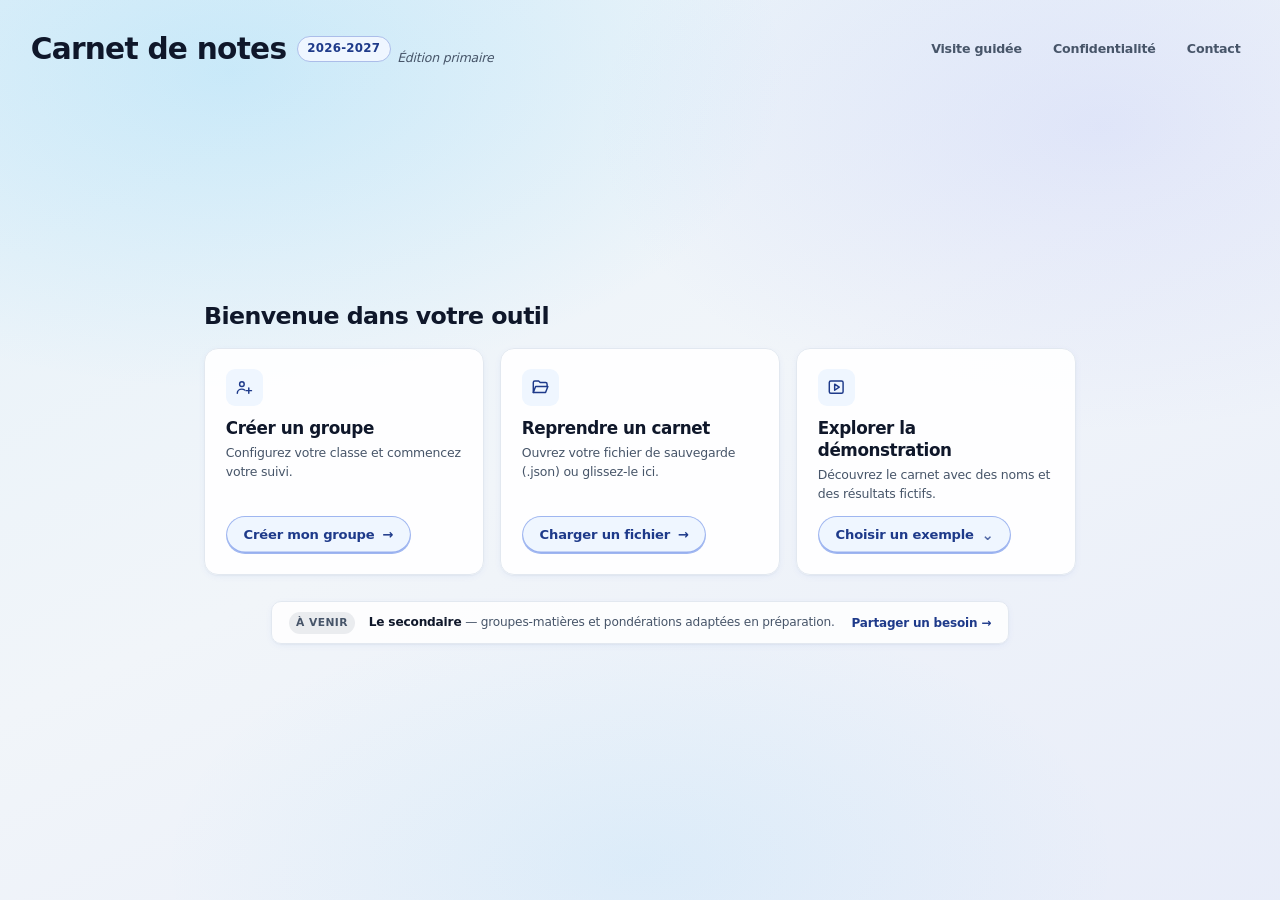
==== commit 8b1aaf4b: "Adapter la page d'accueil et ajouter l'ambiance Brume boréale multi-palettes" ====
--- a/index.html
+++ b/index.html
@@ -276,6 +276,7 @@
             </nav>
           </div>
 
+          <div class="home-portal-main">
           <div id="homeLegacyBrowserNotice" class="home-legacy-banner hidden" role="status">
             <p>Une ancienne copie du carnet est encore conservée dans ce navigateur.</p>
             <div class="home-legacy-actions">
@@ -365,6 +366,7 @@
             <span class="home-coming-soon-label">À venir</span>
             <p><strong>Le secondaire</strong><span> — groupes-matières et pondérations adaptées en préparation.</span></p>
             <a href="mailto:support@carnetdenotes.ca?subject=Carnet%20de%20notes%20%E2%80%94%20Secondaire">Partager un besoin <span aria-hidden="true">→</span></a>
+          </div>
           </div>
 
         </div>
--- a/carnet-test/css/test.css
+++ b/carnet-test/css/test.css
@@ -12,6 +12,8 @@
         --brand-deep: #1e3a8a;
         --brand-soft: #eff6ff;
         --accent: #0284c7;
+        --mist-a: #38bdf8;
+        --mist-b: #818cf8;
         --studio-bg: #f1f5f9;
         --studio-surface: #fff;
         --studio-surface-soft: #f8fafc;
@@ -22,8 +24,8 @@
         --studio-accent: #1d4ed8;
         --studio-accent-deep: #1e3a8a;
         --studio-accent-soft: #eff6ff;
-        --studio-shadow-sm: 0 1px 3px rgba(15, 23, 42, .06);
-        --studio-shadow-md: 0 8px 24px -8px rgba(15, 23, 42, .12);
+        --studio-shadow-sm: 0 2px 8px -2px rgba(29, 78, 216, .08), 0 1px 2px rgba(15, 23, 42, .04);
+        --studio-shadow-md: 0 14px 32px -12px rgba(29, 78, 216, .14), 0 4px 12px -4px rgba(15, 23, 42, .05);
         --sidebar-bg-top: #f8f9fb;
         --sidebar-bg-bottom: #f1f4f8;
         --sidebar-border: #dde3ec;
@@ -41,6 +43,8 @@
         --brand-deep: #1b4632;
         --brand-soft: #e6f2eb;
         --accent: #1f7a68;
+        --mist-a: #34d399;
+        --mist-b: #38bdf8;
         --studio-bg: #f4f7f5;
         --studio-surface: #ffffff;
         --studio-surface-soft: #f7faf8;
@@ -68,6 +72,8 @@
         --brand-deep: #312e81;
         --brand-soft: #eef2ff;
         --accent: #6366f1;
+        --mist-a: #818cf8;
+        --mist-b: #c084fc;
         --studio-bg: #f3f4f8;
         --studio-surface: #ffffff;
         --studio-surface-soft: #f8f9fc;
@@ -95,6 +101,8 @@
         --brand-deep: #0c4a6e;
         --brand-soft: #edf7fc;
         --accent: #0284c7;
+        --mist-a: #38bdf8;
+        --mist-b: #2dd4bf;
         --studio-bg: #eff4f8;
         --studio-surface: #ffffff;
         --studio-surface-soft: #f7fafc;
@@ -122,6 +130,8 @@
         --brand-deep: #7f2d20;
         --brand-soft: #fdf2f0;
         --accent: #d96b43;
+        --mist-a: #f59e0b;
+        --mist-b: #f472b6;
         --studio-bg: #f6f3f1;
         --studio-surface: #ffffff;
         --studio-surface-soft: #fbf9f8;
@@ -149,6 +159,8 @@
         --brand-deep: #4a1d56;
         --brand-soft: #f8f0fa;
         --accent: #8b3d9e;
+        --mist-a: #c084fc;
+        --mist-b: #f472b6;
         --studio-bg: #f5f2f7;
         --studio-surface: #ffffff;
         --studio-surface-soft: #faf8fb;
@@ -176,6 +188,8 @@
         --brand-deep: #78350f;
         --brand-soft: #fef7ec;
         --accent: #d97706;
+        --mist-a: #fbbf24;
+        --mist-b: #fb923c;
         --studio-bg: #f6f3ee;
         --studio-surface: #ffffff;
         --studio-surface-soft: #fbf9f5;
@@ -203,6 +217,8 @@
         --brand-deep: #0f172a;
         --brand-soft: #f1f5f9;
         --accent: #475569;
+        --mist-a: #94a3b8;
+        --mist-b: #cbd5e1;
         --studio-bg: #f3f4f6;
         --studio-surface: #ffffff;
         --studio-surface-soft: #f9fafb;
@@ -230,6 +246,8 @@
         --brand: #3b82f6;
         --brand-deep: #a8c7fa;
         --brand-soft: #26364d;
+        --mist-a: #38bdf8;
+        --mist-b: #818cf8;
         --studio-bg: #131314;
         --studio-surface: #1e1f20;
         --studio-surface-soft: #292a2d;
@@ -249,6 +267,8 @@
         --brand: #3ea379;
         --brand-deep: #a7e3c8;
         --brand-soft: #1b362b;
+        --mist-a: #34d399;
+        --mist-b: #22d3ee;
         --studio-accent: #3ea379;
         --studio-accent-deep: #a7e3c8;
         --studio-accent-soft: #1b362b;
@@ -257,6 +277,8 @@
         --brand: #6366f1;
         --brand-deep: #a5b4fc;
         --brand-soft: #25274d;
+        --mist-a: #818cf8;
+        --mist-b: #c084fc;
         --studio-accent: #6366f1;
         --studio-accent-deep: #a5b4fc;
         --studio-accent-soft: #25274d;
@@ -265,6 +287,8 @@
         --brand: #0284c7;
         --brand-deep: #7dd3fc;
         --brand-soft: #163247;
+        --mist-a: #38bdf8;
+        --mist-b: #2dd4bf;
         --studio-accent: #0284c7;
         --studio-accent-deep: #7dd3fc;
         --studio-accent-soft: #163247;
@@ -273,6 +297,8 @@
         --brand: #e06d53;
         --brand-deep: #f5b0a1;
         --brand-soft: #3d241f;
+        --mist-a: #f97316;
+        --mist-b: #f472b6;
         --studio-accent: #e06d53;
         --studio-accent-deep: #f5b0a1;
         --studio-accent-soft: #3d241f;
@@ -281,6 +307,8 @@
         --brand: #a855f7;
         --brand-deep: #d8b4fe;
         --brand-soft: #362147;
+        --mist-a: #c084fc;
+        --mist-b: #f472b6;
         --studio-accent: #a855f7;
         --studio-accent-deep: #d8b4fe;
         --studio-accent-soft: #362147;
@@ -289,6 +317,8 @@
         --brand: #d97706;
         --brand-deep: #fcd34d;
         --brand-soft: #3b2a14;
+        --mist-a: #f59e0b;
+        --mist-b: #fb923c;
         --studio-accent: #d97706;
         --studio-accent-deep: #fcd34d;
         --studio-accent-soft: #3b2a14;
@@ -297,15 +327,27 @@
         --brand: #64748b;
         --brand-deep: #cbd5e1;
         --brand-soft: #272c35;
+        --mist-a: #64748b;
+        --mist-b: #94a3b8;
         --studio-accent: #64748b;
         --studio-accent-deep: #cbd5e1;
         --studio-accent-soft: #272c35;
       }
       html.design-studio body {
         padding: 0 !important;
-        background: var(--studio-bg) !important;
-        background-image: none !important;
+        background-color: var(--studio-bg) !important;
+        background-image:
+          radial-gradient(ellipse 68% 48% at 14% -6%, color-mix(in srgb, var(--mist-a, var(--accent)) 14%, transparent), transparent 68%),
+          radial-gradient(ellipse 62% 46% at 88% 4%, color-mix(in srgb, var(--mist-b, var(--brand)) 11%, transparent), transparent 66%),
+          linear-gradient(165deg, color-mix(in srgb, var(--mist-a, var(--brand)) 5%, var(--studio-bg)) 0%, var(--studio-bg) 52%, color-mix(in srgb, var(--mist-b, var(--brand)) 6%, var(--studio-bg)) 100%) !important;
+        background-attachment: fixed !important;
         color: var(--studio-text) !important;
+      }
+      html.design-studio.theme-dark body {
+        background-image:
+          radial-gradient(ellipse 65% 48% at 16% -6%, color-mix(in srgb, var(--mist-a, var(--brand)) 14%, transparent), transparent 68%),
+          radial-gradient(ellipse 58% 46% at 88% 4%, color-mix(in srgb, var(--mist-b, var(--brand)) 11%, transparent), transparent 68%),
+          linear-gradient(165deg, color-mix(in srgb, var(--mist-a, var(--brand)) 4%, var(--studio-bg)) 0%, var(--studio-bg) 56%, color-mix(in srgb, var(--mist-b, var(--brand)) 5%, var(--studio-bg)) 100%) !important;
       }
       #printMeta { display: none; }
       html.design-studio body, html.design-studio button, html.design-studio input, html.design-studio select, html.design-studio textarea { font-family: "Segoe UI", system-ui, sans-serif; }
@@ -324,7 +366,7 @@
         width: 246px;
         padding: 1rem .85rem;
         overflow-y: auto;
-        background: var(--sidebar-bg-top, #f8f9fb);
+        background: linear-gradient(180deg, var(--sidebar-bg-top, #f8f9fb) 0%, var(--sidebar-bg-bottom, #f1f4f8) 100%);
         border-right: 1px solid var(--sidebar-border, #dde3ec);
         box-shadow: none;
       }
@@ -3288,7 +3330,11 @@
 }
 html.design-studio.no-active-group body {
   background-image:
-    radial-gradient(ellipse 90% 55% at 50% -10%, color-mix(in srgb, var(--brand) 7.5%, transparent), transparent 70%) !important;
+    radial-gradient(ellipse 64% 52% at 18% 8%, color-mix(in srgb, var(--mist-a, var(--accent)) 18%, transparent), transparent 68%),
+    radial-gradient(ellipse 58% 50% at 86% 14%, color-mix(in srgb, var(--mist-b, var(--brand)) 15%, transparent), transparent 68%),
+    radial-gradient(ellipse 52% 40% at 50% 96%, color-mix(in srgb, var(--mist-a, var(--brand)) 9%, transparent), transparent 72%),
+    linear-gradient(155deg, color-mix(in srgb, var(--mist-a, var(--brand)) 6%, var(--studio-bg)) 0%, var(--studio-bg) 48%, color-mix(in srgb, var(--mist-b, var(--brand)) 8%, var(--studio-bg)) 100%) !important;
+  background-attachment: fixed !important;
 }
 html.design-studio.no-active-group main.site-layout {
   width: 100% !important;
@@ -3298,12 +3344,16 @@
   min-height: 100dvh;
   display: flex;
   flex-direction: column;
-  justify-content: center;
-  padding: clamp(1.25rem, 3.5vw, 2.5rem) clamp(1rem, 3vw, 1.75rem) !important;
+  justify-content: flex-start;
+  padding: 0 !important;
 }
 html.design-studio.no-active-group #viewHome {
   position: relative;
   isolation: isolate;
+  flex: 1 1 auto;
+  display: flex;
+  flex-direction: column;
+  width: 100%;
   animation: homeInterfaceReveal .35s ease-out both;
 }
 #viewHome::before {
@@ -3760,7 +3810,7 @@
   overflow: hidden;
   height: 0;
   opacity: 0;
-  margin-top: -1.35rem;
+  margin-top: -1rem;
   pointer-events: none;
   will-change: height, opacity;
   transition: height .28s cubic-bezier(.22, .68, .32, 1), opacity .22s ease, margin-top .28s cubic-bezier(.22, .68, .32, 1);
@@ -3918,10 +3968,20 @@
 
 /* Accueil — mêmes surfaces et boutons que le reste de l’application */
 .home-portal {
-  width: min(100%, 1120px);
+  width: 100%;
+  max-width: none;
+  margin: 0;
+}
+html.no-active-group #homePortal {
+  flex: 1 1 auto;
+  display: flex;
+  flex-direction: column;
 }
 .home-portal-shell {
-  gap: 1.2rem;
+  flex: 1 1 auto;
+  display: flex;
+  flex-direction: column;
+  gap: 0;
   padding: 0;
   border: 0;
   border-radius: 0;
@@ -3929,16 +3989,36 @@
   box-shadow: none;
 }
 .home-portal-header {
-  padding-bottom: 1rem;
+  width: 100%;
+  padding: 1.05rem clamp(1.25rem, 2.4vw, 2rem);
+  border-bottom: 0;
+}
+html:not(.no-active-group) .home-portal-header {
+  padding: .15rem 0 .75rem;
+}
+.home-portal-main {
+  flex: 1 1 auto;
+  width: min(100%, 920px);
+  margin: 0 auto;
+  padding: clamp(1.25rem, 3vw, 2.25rem) clamp(1rem, 3vw, 1.5rem) clamp(2.5rem, 6vw, 4.5rem);
+  display: flex;
+  flex-direction: column;
+  justify-content: center;
+  gap: 1rem;
+}
+html:not(.no-active-group) .home-portal-main {
+  justify-content: flex-start;
+  padding: 1rem 0 2rem;
 }
 .home-welcome {
-  padding: .1rem 0 .25rem;
+  padding: 0;
 }
 .home-welcome h2 {
   margin: 0;
   color: var(--studio-text);
-  font-size: clamp(1.25rem, 2.5vw, 1.55rem);
-  font-weight: 650;
+  font-size: clamp(1.25rem, 2.2vw, 1.48rem);
+  font-weight: 800;
+  letter-spacing: -.015em;
   line-height: 1.25;
 }
 .home-welcome p {
@@ -3950,7 +4030,7 @@
   display: grid;
   grid-template-columns: repeat(3, minmax(0, 1fr));
   align-items: stretch;
-  gap: .85rem;
+  gap: 1rem;
 }
 .home-action-card {
   display: flex;
@@ -3959,15 +4039,19 @@
   flex-direction: column;
   align-items: flex-start;
   gap: .7rem;
-  padding: 1.1rem;
+  padding: 1.25rem 1.3rem;
   border: 1px solid var(--studio-border);
-  border-radius: 12px;
-  background: var(--studio-surface);
+  border-radius: 14px;
+  background: color-mix(in srgb, var(--studio-surface) 90%, transparent);
+  backdrop-filter: blur(10px);
+  -webkit-backdrop-filter: blur(10px);
   box-shadow: var(--studio-shadow-sm);
-  transition: border-color .15s ease, box-shadow .15s ease;
+  transition: transform .18s cubic-bezier(.22, .68, .32, 1), border-color .16s ease, box-shadow .18s ease, background-color .16s ease;
 }
 .home-action-card:hover {
-  border-color: var(--studio-border-strong);
+  transform: translateY(-2px);
+  border-color: color-mix(in srgb, var(--brand) 30%, var(--studio-border));
+  box-shadow: 0 12px 26px -10px color-mix(in srgb, var(--brand) 18%, rgba(15, 23, 42, .12));
 }
 .home-action-icon {
   display: grid;
@@ -4008,7 +4092,7 @@
 .home-resume-band {
   justify-content: flex-start;
   border-style: solid;
-  background: var(--studio-surface);
+  background: color-mix(in srgb, var(--studio-surface) 90%, transparent);
 }
 .home-resume-band.is-dragover {
   border-color: var(--brand);
@@ -4023,13 +4107,20 @@
   display: flex;
   flex-wrap: wrap;
   align-items: center;
-  gap: .45rem .8rem;
-  padding: .7rem .9rem;
+  justify-content: center;
+  gap: .45rem .85rem;
+  width: fit-content;
+  max-width: 100%;
+  margin: .65rem auto 0;
+  padding: .58rem 1.05rem;
   border: 1px solid var(--studio-border);
   border-radius: 10px;
-  background: var(--studio-surface-soft);
+  background: color-mix(in srgb, var(--studio-surface) 82%, transparent);
+  backdrop-filter: blur(10px);
+  -webkit-backdrop-filter: blur(10px);
+  box-shadow: var(--studio-shadow-sm);
   color: var(--studio-text-muted);
-  font-size: .78rem;
+  font-size: .76rem;
 }
 .home-coming-soon-label {
   padding: .18rem .45rem;
@@ -4042,7 +4133,7 @@
   text-transform: uppercase;
 }
 .home-coming-soon p {
-  flex: 1 1 300px;
+  flex: 0 1 auto;
   margin: 0;
   line-height: 1.45;
 }
@@ -4054,6 +4145,8 @@
   font-size: .75rem;
   font-weight: 700;
   text-decoration: none;
+  white-space: nowrap;
+  margin-left: .2rem;
 }
 .home-coming-soon a:hover {
   text-decoration: underline;
@@ -5194,12 +5287,16 @@
 html.reduce-motion #viewHome .home-btn,
 html.reduce-motion #viewHome .home-arrow,
 html.reduce-motion #viewHome .home-chevron,
+html.reduce-motion .home-action-card,
 html.reduce-motion .home-demo-collapse,
 html.reduce-motion .home-demo-collapse .home-demo-box,
 html.reduce-motion .dash-comp-row,
 html.reduce-motion .dash-action-row,
 html.reduce-motion .dash-group-card {
   transition-duration: .01ms !important;
+}
+html.reduce-motion .home-action-card:hover {
+  transform: none;
 }
 @media print {
   #viewHome {
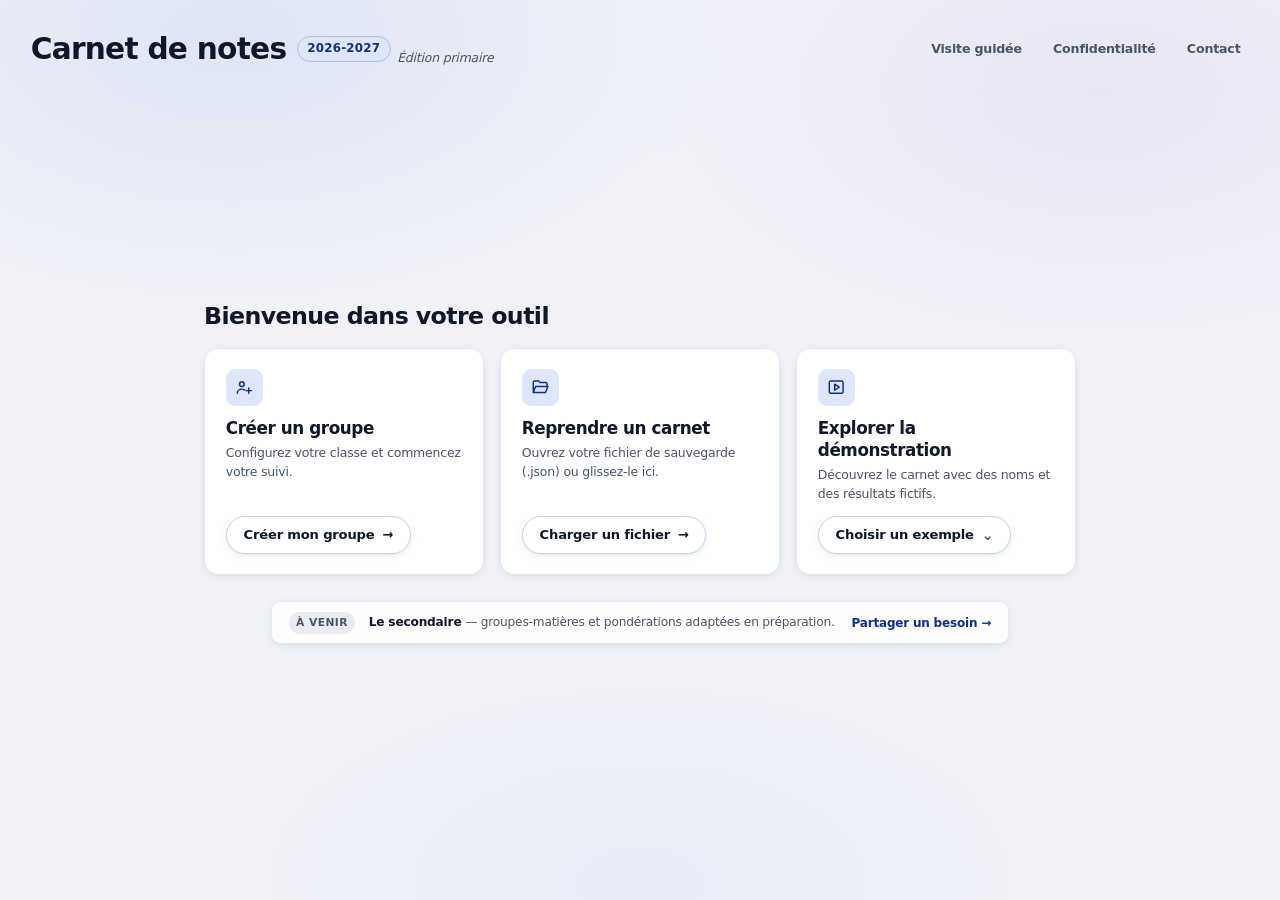
==== commit ebee89e0: "Ergonomie carnet, pondération auto 100 %, Vigie claire, Synthèse et thème adaptatif" ====
--- a/index.html
+++ b/index.html
@@ -39,10 +39,9 @@
           <button id="sidebarSingleGroup" type="button" class="test-single-group">Créer un groupe</button>
           <select id="headerGroupSelect" class="hidden" aria-label="Groupe actif" title="Changer de groupe"></select>
           <div class="test-group-actions">
-            <button id="btnSidebarGroupMenu" type="button" aria-label="Options des groupes" aria-expanded="false" aria-controls="sidebarGroupMenu" title="Ajouter ou gérer les groupes">+</button>
+            <button id="btnSidebarGroupMenu" type="button" aria-label="Options des groupes" aria-expanded="false" aria-controls="sidebarGroupMenu" title="Ajouter un groupe">+</button>
             <div id="sidebarGroupMenu" class="test-group-menu hidden">
               <button id="btnSidebarNewGroup" type="button">Créer un groupe</button>
-              <button id="btnSidebarManageGroups" type="button">Gérer les groupes</button>
             </div>
           </div>
         </div>
@@ -85,7 +84,7 @@
       </button>
     </nav>
   </aside>
-  <div id="sidebarChoiceMenu" class="sidebar-choice-menu hidden no-print" role="menu" aria-label="Choisir ou gérer les groupes"></div>
+  <div id="sidebarChoiceMenu" class="sidebar-choice-menu hidden no-print" role="menu" aria-label="Choisir un groupe"></div>
 
   <!-- TOP HEADER (ERGONOMIC, ZERO HORIZONTAL OVERFLOW AT ANY WIDTH) -->
   <header class="test-topbar bg-slate-900 text-white sticky top-0 z-30 shadow-md no-print w-full">
@@ -191,29 +190,17 @@
                   <span class="sp-switch-track" aria-hidden="true"></span>
                 </span>
               </label>
-              <label class="sp-row sp-color-columns-toggle">
-                <span class="sp-toggle-copy">
-                  <span class="sp-toggle-label">Animations</span>
-                  <small>Transitions et effets visuels</small>
-                </span>
-                <span class="sp-switch">
-                  <input type="checkbox" role="switch" data-pref-check="animations" checked>
-                  <span class="sp-switch-track" aria-hidden="true"></span>
-                </span>
-              </label>
-              <div class="sp-row sp-row-palette">
-                <div class="sp-palette-header">
-                  <span>Palette</span>
-                  <span id="spPaletteName" class="sp-palette-active-name">Bleu Océan</span>
+              <div class="sp-row sp-row-color">
+                <div class="sp-toggle-copy">
+                  <span class="sp-toggle-label">Couleur du thème</span>
+                  <small>S’adapte à toute l’interface</small>
                 </div>
-                <div class="sp-palette-swatches" role="group" aria-label="Palette de couleurs">
-                  <button type="button" class="sp-swatch is-active" data-palette-val="ocean" title="Bleu Océan (Défaut)" aria-label="Bleu Océan" aria-pressed="true" style="--sw-brand:#1d4ed8; --sw-soft:#dbeafe;"></button>
-                  <button type="button" class="sp-swatch" data-palette-val="boreal" title="Indigo Boréal" aria-label="Indigo Boréal" aria-pressed="false" style="--sw-brand:#4338ca; --sw-soft:#e0e7ff;"></button>
-                  <button type="button" class="sp-swatch" data-palette-val="terracotta" title="Argile &amp; Terracotta" aria-label="Argile et Terracotta" aria-pressed="false" style="--sw-brand:#b84a39; --sw-soft:#fce8e4;"></button>
-                  <button type="button" class="sp-swatch" data-palette-val="prune" title="Prune Éditoriale" aria-label="Prune Éditoriale" aria-pressed="false" style="--sw-brand:#6b2f7a; --sw-soft:#f3e5f6;"></button>
-                  <button type="button" class="sp-swatch" data-palette-val="ambre" title="Ocre &amp; Ambre" aria-label="Ocre et Ambre" aria-pressed="false" style="--sw-brand:#b45309; --sw-soft:#fef3c7;"></button>
-                  <button type="button" class="sp-swatch" data-palette-val="graphite" title="Graphite &amp; Encre" aria-label="Graphite et Encre" aria-pressed="false" style="--sw-brand:#334155; --sw-soft:#e2e8f0;"></button>
-                  <button type="button" class="sp-swatch" data-palette-val="foret" title="Vert Forêt" aria-label="Vert Forêt" aria-pressed="false" style="--sw-brand:#2f6b4f; --sw-soft:#dcfce7;"></button>
+                <div class="sp-color-controls">
+                  <label class="sp-color-picker-wrap" title="Choisir la couleur du thème">
+                    <input id="spAccentColor" type="color" value="#1d4ed8" aria-label="Choisir la couleur du thème">
+                  </label>
+                  <span id="spAccentHex" class="sp-color-hex">#1D4ED8</span>
+                  <button id="btnResetAccentColor" type="button" class="sp-color-reset" title="Revenir au bleu par défaut" aria-label="Réinitialiser la couleur">↺</button>
                 </div>
               </div>
               <div class="sp-row sp-text-size">
@@ -292,7 +279,7 @@
           </section>
 
           <div class="home-actions-grid">
-            <article class="home-action-card is-primary">
+            <article class="home-action-card">
               <span class="home-action-icon" aria-hidden="true">
                 <svg viewBox="0 0 24 24" fill="none" stroke="currentColor" stroke-width="1.9" stroke-linecap="round" stroke-linejoin="round"><circle cx="9" cy="8" r="3"/><path d="M3 20c0-3.3 2.7-5.5 6-5.5 1.4 0 2.6.4 3.6 1.2M18 13v7m-3.5-3.5h7"/></svg>
               </span>
@@ -300,7 +287,7 @@
                 <h2>Créer un groupe</h2>
                 <p>Configurez votre classe et commencez votre suivi.</p>
               </div>
-              <button id="homeCreateBtn" type="button" class="home-btn home-btn-primary">
+              <button id="homeCreateBtn" type="button" class="home-btn home-btn-secondary">
                 <span>Créer mon groupe</span>
                 <span class="home-arrow" aria-hidden="true">→</span>
               </button>
@@ -340,7 +327,7 @@
               <div class="home-demo-box">
                 <fieldset id="homeDemoChoices" class="home-demo-choices">
                   <legend class="sr-only">Classes de démonstration</legend>
-                  <label class="home-demo-option"><input type="radio" name="homeDemoClass" value="presco" checked><span>Préscolaire</span></label>
+                  <label class="home-demo-option"><input type="radio" name="homeDemoClass" value="presco"><span>Préscolaire</span></label>
                   <label class="home-demo-option"><input type="radio" name="homeDemoClass" value="annee1"><span>1re année</span></label>
                   <label class="home-demo-option"><input type="radio" name="homeDemoClass" value="annee2"><span>2e année</span></label>
                   <label class="home-demo-option"><input type="radio" name="homeDemoClass" value="annee3"><span>3e année</span></label>
@@ -377,7 +364,6 @@
         <div class="dash-header">
           <div>
             <h2 id="dashTitle" class="dash-title">Bilan de classe</h2>
-            <p id="dashSummaryMeta" class="dash-subtitle"></p>
           </div>
           <div class="dash-header-controls">
             <div class="dash-term-picker" role="group" aria-label="Étape affichée dans le bilan">
@@ -385,14 +371,6 @@
               <button type="button" data-dash-term="2" aria-pressed="false">Étape 2</button>
               <button type="button" data-dash-term="3" aria-pressed="false">Étape 3</button>
             </div>
-            <button id="dashPrivacyToggle" type="button" class="dash-privacy-btn" aria-pressed="false" title="Masquer temporairement les notes et pourcentages à l’écran (pratique sur un TNI)">
-              <svg viewBox="0 0 24 24" fill="none" stroke="currentColor" stroke-width="1.9" stroke-linecap="round" stroke-linejoin="round" aria-hidden="true"><path d="M2 12s3.5-7 10-7 10 7 10 7-3.5 7-10 7-10-7-10-7Z"/><circle cx="12" cy="12" r="3"/></svg>
-              <span>Masquer les notes</span>
-            </button>
-            <button id="dashBtnResumeWork" type="button" class="home-btn home-btn-primary home-btn-sm">
-              <span>Reprendre le carnet</span>
-              <span class="home-arrow" aria-hidden="true">→</span>
-            </button>
           </div>
         </div>
 
@@ -483,10 +461,6 @@
               <h3 id="dashGroupsHeading">Vos groupes</h3>
               <span id="dashGroupsCount" class="dash-count-pill">0</span>
             </div>
-            <button id="dashBtnManageGroups" type="button" class="dash-inline-link">
-              <span>Gérer les listes</span>
-              <span class="home-arrow" aria-hidden="true">→</span>
-            </button>
           </div>
           <div id="dashGroupsGrid" class="dash-groups-grid"></div>
         </section>
@@ -522,6 +496,7 @@
           <div class="gradebook-metrics">
             <div class="gradebook-metric"><span>Travaux et traces observables</span><strong id="kpiAssignmentCount">0</strong></div>
             <div class="gradebook-metric"><span>Moyenne du groupe</span><strong id="kpiClassAverage">—</strong></div>
+            <div id="kpiIlssPositionedMetric" class="gradebook-metric hidden"><span>Élèves situés</span><strong id="kpiIlssPositionedCount">0 / 0</strong></div>
             <button id="btnWeightMode" type="button" aria-expanded="false" aria-controls="weightControls">Pondération</button>
             <span id="weightWarningBanner" class="hidden px-2 py-0.5 rounded-md text-[11px] font-bold bg-red-100 text-red-800 border border-red-300" role="alert">
               Erreur pondération : <span id="weightTotalVal">0</span> % (doit donner 100 %)
@@ -645,7 +620,6 @@
               <span>← Retour au Carnet</span>
             </button>
             <h2 class="text-base font-bold text-slate-900">Trace observable — <span id="qoSubjectBadge" class="text-indigo-600"></span></h2>
-            <span id="qoEditModeBadge" class="hidden px-2.5 py-0.5 rounded-full text-xs font-bold bg-amber-100 text-amber-900 border border-amber-300"></span>
           </div>
         </div>
 
@@ -791,7 +765,7 @@
         <!-- Manage Students & Per-Student Adaptations -->
         <div class="student-manager-card bg-white rounded-xl border border-slate-200 p-4 shadow-xs space-y-3">
           <div class="student-page-heading">
-              <h2>Listes et groupes</h2>
+              <h2 id="studentPageHeading">Liste d’élèves</h2>
           </div>
 
           <div id="groupBar" class="flex flex-wrap items-center gap-1.5 border-b border-slate-100 pb-2.5"></div>
@@ -806,7 +780,7 @@
             <button id="btnSortGrade" type="button" class="sort-btn" title="Trier par niveau scolaire">Niveau <span aria-hidden="true">↓</span></button>
           </div>
 
-          <p id="noGroupNotice" class="no-group-notice hidden">Pour ajouter des élèves, créez d’abord un groupe avec « Nouveau groupe ».</p>
+          <p id="noGroupNotice" class="no-group-notice hidden">Pour ajouter des élèves, créez d’abord un groupe depuis « Groupe » dans le menu à gauche.</p>
           <div id="studentManagerList" class="divide-y divide-slate-100">
             <!-- Populated dynamically -->
           </div>
@@ -1043,13 +1017,18 @@
 
     <!-- VIEW 5: BULLETIN GLOBAL & BILAN FACTUEL ANNUEL DE L'ÉLÈVE -->
     <section id="viewGlobalReport" class="hidden space-y-4">
-      <!-- Student Selector Band (Equitable 2 lines of 5 students) -->
       <div class="global-report-toolbar bg-white rounded-xl border border-slate-200 p-4 shadow-xs space-y-3 no-print">
-        <div class="flex flex-wrap items-center justify-between gap-2 border-b border-slate-100 pb-2.5">
-          <div class="flex items-center gap-2 flex-wrap">
-            <h2 class="text-xl sm:text-2xl font-extrabold text-slate-900">Synthèse des résultats (2026-2027)</h2>
+        <div class="gr-toolbar-head flex flex-wrap items-center justify-between gap-2 border-b border-slate-100 pb-2.5">
+          <div class="flex items-center gap-2 flex-wrap min-w-0">
+            <h2 class="text-xl sm:text-2xl font-extrabold text-slate-900">Synthèse annuelle</h2>
+            <span id="grGroupNamePill" class="gr-group-pill hidden"></span>
+            <span id="grStudentCounter" class="gr-student-counter hidden" aria-live="polite"></span>
           </div>
           <div class="flex items-center gap-1.5 flex-wrap">
+            <label id="grStudentSearchWrap" class="gr-search-box hidden">
+              <svg viewBox="0 0 24 24" fill="none" stroke="currentColor" stroke-width="2.2" stroke-linecap="round" aria-hidden="true"><circle cx="11" cy="11" r="7"/><path d="M20 20l-3.5-3.5"/></svg>
+              <input id="grStudentSearch" type="search" placeholder="Filtrer un élève…" autocomplete="off" aria-label="Filtrer les élèves dans la synthèse">
+            </label>
             <div class="gr-student-sort-toggle" role="group" aria-label="Ordre des élèves dans la synthèse">
               <button type="button" data-gr-student-sort="firstName" aria-pressed="false" title="Trier par prénom (A à Z)"><svg class="sort-icon" viewBox="0 0 24 24" fill="none" stroke="currentColor" stroke-width="2" stroke-linecap="round" stroke-linejoin="round" aria-hidden="true"><path d="M7 4v16M3.5 16.5 7 20l3.5-3.5M17 20V4M13.5 7.5 17 4l3.5 3.5"/></svg><span>Prénom</span></button>
               <button type="button" data-gr-student-sort="lastName" aria-pressed="true" title="Trier par nom de famille (A à Z)"><svg class="sort-icon" viewBox="0 0 24 24" fill="none" stroke="currentColor" stroke-width="2" stroke-linecap="round" stroke-linejoin="round" aria-hidden="true"><path d="M7 4v16M3.5 16.5 7 20l3.5-3.5M17 20V4M13.5 7.5 17 4l3.5 3.5"/></svg><span>Nom de famille</span></button>
@@ -1062,8 +1041,8 @@
                 <svg viewBox="0 0 24 24" fill="none" stroke="currentColor" stroke-width="1.8" stroke-linecap="round" stroke-linejoin="round" aria-hidden="true"><rect x="3" y="3" width="7" height="7" rx="1.5"/><rect x="14" y="3" width="7" height="7" rx="1.5"/><rect x="3" y="14" width="7" height="7" rx="1.5"/><rect x="14" y="14" width="7" height="7" rx="1.5"/></svg>
               </button>
             </div>
-            <button id="btnGrPrevStudent" type="button" class="px-2.5 py-1.5 rounded-lg text-xs font-semibold bg-slate-100 hover:bg-slate-200 text-slate-700 border border-slate-200 cursor-pointer" title="Élève précédent">← Préc.</button>
-            <button id="btnGrNextStudent" type="button" class="px-2.5 py-1.5 rounded-lg text-xs font-semibold bg-slate-100 hover:bg-slate-200 text-slate-700 border border-slate-200 cursor-pointer" title="Élève suivant">Suiv. →</button>
+            <button id="btnGrPrevStudent" type="button" class="gr-nav-btn" title="Élève précédent (Alt + ←)">← Préc.</button>
+            <button id="btnGrNextStudent" type="button" class="gr-nav-btn" title="Élève suivant (Alt + →)">Suiv. →</button>
           </div>
         </div>
 
@@ -1395,8 +1374,25 @@
           <div class="flex items-center gap-2">
             <span class="text-sm font-bold text-slate-500">/</span>
             <input id="inputAssignmentOutOf" type="number" min="1" step="any" value="100" class="w-24 px-3 py-2 rounded-lg border border-slate-300 text-sm focus:outline-none focus:ring-2 focus:ring-indigo-500" />
-            <span class="text-[11px] text-slate-500">Ex. : 40 signifie que la note brute est sur 40. Les notes saisies sont ensuite ramenées sur 100 (note ÷ 40 × 100). La pondération de la colonne, en %, se règle dans le carnet.</span>
-          </div>
+            <span class="text-[11px] text-slate-500">Ex. : 40 signifie que la note brute est sur 40 (ramenée sur 100).</span>
+          </div>
+        </div>
+        <div id="asgWeightBox">
+          <label for="inputAssignmentWeight" class="block text-xs font-semibold text-slate-700 mb-1">Pondération dans l’étape (optionnel)</label>
+          <div class="flex items-center gap-2">
+            <input id="inputAssignmentWeight" type="number" min="0" max="100" step="1" placeholder="Auto" class="w-24 px-3 py-2 rounded-lg border border-slate-300 text-sm focus:outline-none focus:ring-2 focus:ring-indigo-500" />
+            <span class="text-sm font-bold text-slate-500">%</span>
+            <span id="asgWeightHint" class="text-[11px] text-slate-500">Vide = rééquilibrage automatique à 100 % avec les autres évaluations.</span>
+          </div>
+        </div>
+        <div id="asgIlssEvidenceBox" class="hidden rounded-lg border border-slate-200 bg-slate-50 p-2.5 space-y-2">
+          <div class="text-xs font-semibold text-slate-700">Nature de la trace (triangulation)</div>
+          <div class="flex flex-wrap gap-3 text-xs text-slate-700">
+            <label class="inline-flex items-center gap-1.5 cursor-pointer"><input type="radio" name="asgIlssEvidence" value="observation"><span>Observation</span></label>
+            <label class="inline-flex items-center gap-1.5 cursor-pointer"><input type="radio" name="asgIlssEvidence" value="conversation"><span>Conversation</span></label>
+            <label class="inline-flex items-center gap-1.5 cursor-pointer"><input type="radio" name="asgIlssEvidence" value="production" checked><span>Production</span></label>
+          </div>
+          <p class="text-[11px] text-slate-500">En ILSS, le palier (P1–P5) et la cote (A–D) se consignent directement dans le tableau, sans note numérique.</p>
         </div>
         <div id="asgTargetLevelsBox" class="hidden rounded-lg border border-slate-200 bg-slate-50 p-2.5">
           <div class="text-xs font-semibold text-slate-700 mb-1.5">Niveaux visés par cette évaluation :</div>
--- a/carnet-test/css/design.css
+++ b/carnet-test/css/design.css
@@ -98,7 +98,7 @@
       box-shadow: 0 1px 2px rgba(40, 48, 42, .025), 0 8px 24px rgba(40, 48, 42, .025);
     }
     main .rounded-xl, main .rounded-2xl { border-radius: 12px !important; }
-    main .bg-slate-50 { background-color: #f7f7f2 !important; }
+    main .bg-slate-50 { background-color: var(--studio-surface-soft, #f8f9fa) !important; }
     main .border-slate-100, main .border-slate-200 { border-color: var(--line) !important; }
     main .text-slate-900 { color: var(--ink) !important; }
     main .text-slate-700, main .text-slate-600 { color: var(--studio-ink-2, #334155) !important; }
@@ -244,27 +244,27 @@
     }
     .student-manager-card > * { position: relative; z-index: 1; }
     #competencyPositioning { overflow: visible; }
-    #competencyPositioning > summary { background: #f7f7f2; border-radius: 11px; }
+    #competencyPositioning > summary { background: var(--studio-surface-soft, #f8fafc); border-radius: 11px; }
     #competencyPositioning[open] > summary { border-radius: 11px 11px 0 0; border-bottom-color: var(--line); }
     #competencyPositioning > summary::-webkit-details-marker { display: none; }
     #competencyPositioning .competency-chevron { transition: transform .16s ease; }
     #competencyPositioning[open] .competency-chevron { transform: rotate(180deg); }
     #competencyPositioning .competency-subject-button { min-height: 2.4rem; border-color: var(--line); }
     #competencyPositioning .comp-tabs { display: grid; grid-template-columns: repeat(auto-fill, minmax(150px, 1fr)); gap: .375rem; }
-    #competencyPositioning .comp-tab { padding: .5rem .6rem; border: 1px solid var(--line); border-radius: 10px; background: #fffefa; color: #39464f; font-size: 11px; font-weight: 600; text-align: center; }
-    #competencyPositioning .comp-tab:hover:not(:disabled) { background: #f3f3ed; color: var(--ink); }
+    #competencyPositioning .comp-tab { padding: .5rem .6rem; border: 1px solid var(--line); border-radius: 10px; background: var(--studio-surface, #fff); color: var(--studio-text, #39464f); font-size: 11px; font-weight: 600; text-align: center; }
+    #competencyPositioning .comp-tab:hover:not(:disabled) { background: var(--brand-soft); color: var(--brand-deep); }
     #competencyPositioning .comp-tab.is-active { background: var(--brand-soft); border-color: var(--studio-border-strong, var(--line)); color: var(--brand-deep); }
-    #competencyPositioning .comp-tab.is-disabled { background: #f1f1ec; color: #9aa19c; cursor: not-allowed; }
+    #competencyPositioning .comp-tab.is-disabled { background: var(--studio-surface-soft, #f1f5f9); color: var(--studio-text-muted, #9aa19c); cursor: not-allowed; opacity: .7; }
     #competencyPositioning .comp-tab-note { margin-left: .25rem; font-weight: 500; font-size: 10px; font-style: italic; }
     #competencyPositioning .comp-subtabs { display: flex; flex-wrap: wrap; gap: .375rem; padding-top: .25rem; border-top: 1px dashed var(--line); }
-    #competencyPositioning .comp-subtab { padding: .35rem .75rem; border: 1px solid var(--line); border-radius: 999px; background: #fffefa; color: var(--studio-ink-2, #475569); font-size: 11px; font-weight: 600; }
-    #competencyPositioning .comp-subtab b { margin-left: .25rem; color: #8a928c; font-weight: 700; }
-    #competencyPositioning .comp-subtab:hover { background: #f3f3ed; }
+    #competencyPositioning .comp-subtab { padding: .35rem .75rem; border: 1px solid var(--line); border-radius: 999px; background: var(--studio-surface, #fff); color: var(--studio-ink-2, #475569); font-size: 11px; font-weight: 600; }
+    #competencyPositioning .comp-subtab b { margin-left: .25rem; color: var(--studio-text-muted, #8a928c); font-weight: 700; }
+    #competencyPositioning .comp-subtab:hover { background: var(--brand-soft); }
     #competencyPositioning .comp-subtab.is-active { background: var(--brand); border-color: var(--brand); color: #fff; }
     #competencyPositioning .comp-subtab.is-active b { color: #fff; }
     #competencyPositioning .comp-scale { display: flex; flex-direction: column; gap: .75rem; }
     #competencyPositioning .comp-grid { display: grid; grid-template-columns: repeat(auto-fit, minmax(min(100%, 300px), 1fr)); gap: .5rem; align-items: start; }
-    #competencyPositioning .comp-card { border: 1px solid var(--line); border-radius: 10px; background: #fffefa; padding: .6rem .7rem; }
+    #competencyPositioning .comp-card { border: 1px solid var(--line); border-radius: 10px; background: var(--studio-surface, #fff); padding: .6rem .7rem; }
     #competencyPositioning .comp-card.is-level { border-color: var(--brand); box-shadow: 0 0 0 1px var(--brand); background: var(--brand-soft); }
     #competencyPositioning .comp-card-head { display: flex; justify-content: space-between; align-items: center; gap: .5rem; margin-bottom: .3rem; font-size: 10px; font-weight: 700; text-transform: uppercase; color: var(--studio-ink-2, #475569); }
     #competencyPositioning .comp-end { padding: 2px 7px; border: 1px solid color-mix(in srgb, var(--brand) 42%, transparent); border-radius: 999px; background: var(--brand-soft); color: var(--brand-deep); font-weight: 800; letter-spacing: .01em; text-transform: none; }
@@ -278,22 +278,22 @@
     #competencyPositioning .comp-sentence.is-picked::before { background: var(--brand); border-color: var(--brand); box-shadow: 0 0 0 2px #fff; }
     #competencyPositioning .comp-sentence.is-locked { color: #52606f; background: #f8fafc; border-color: #d8dee5; }
     #competencyPositioning .comp-sentence:focus-visible { outline: 2px solid var(--brand); }
-    #competencyPositioning .comp-result { position: sticky; bottom: 0; z-index: 5; display: flex; flex-wrap: wrap; align-items: center; gap: .5rem 1rem; padding: .6rem .8rem; border: 1px solid var(--studio-border-strong, var(--line)); border-radius: 10px; background: rgba(255, 254, 250, .97); box-shadow: 0 -6px 18px rgba(15, 23, 42, .08); }
+    #competencyPositioning .comp-result { position: sticky; bottom: 0; z-index: 5; display: flex; flex-wrap: wrap; align-items: center; gap: .5rem 1rem; padding: .6rem .8rem; border: 1px solid var(--studio-border-strong, var(--line)); border-radius: 10px; background: color-mix(in srgb, var(--studio-surface, #fff) 97%, transparent); box-shadow: 0 -6px 18px rgba(15, 23, 42, .08); }
     #competencyPositioning .comp-result-text { display: flex; flex-wrap: wrap; align-items: baseline; gap: .1rem .6rem; flex: 1 1 260px; }
     #competencyPositioning .comp-result-label { font-size: 10px; font-weight: 700; text-transform: uppercase; letter-spacing: .04em; color: var(--studio-ink-2, #475569); }
     #competencyPositioning .comp-result-level { font-size: 1.35rem; font-weight: 800; color: var(--brand-deep); }
     #competencyPositioning .comp-result-level small { font-size: .75rem; font-weight: 600; color: #7b837e; }
     #competencyPositioning .comp-result-note { font-size: 11px; color: #68716c; }
     #competencyPositioning .comp-meter { display: flex; gap: 2px; }
-    #competencyPositioning .comp-meter-cell { min-width: 1.45rem; padding: 2px 0; border-radius: 5px; background: #eeeee8; color: #8a928c; font-size: 10px; font-weight: 700; text-align: center; }
+    #competencyPositioning .comp-meter-cell { min-width: 1.45rem; padding: 2px 0; border-radius: 5px; background: var(--studio-surface-soft, #f1f5f9); color: var(--studio-text-muted, #8a928c); font-size: 10px; font-weight: 700; text-align: center; }
     #competencyPositioning .comp-meter-cell.in-range { background: var(--brand-soft); color: var(--brand-deep); }
     #competencyPositioning .comp-meter-cell.is-level { background: var(--brand); color: #fff; }
     #competencyPositioning .comp-reset { padding: .3rem .7rem; border: 1px solid var(--line); border-radius: 8px; background: var(--studio-surface-2, #f1f5f9); color: var(--brand-deep); font-size: 11px; font-weight: 600; }
     #competencyPositioning .comp-reset:hover:not(:disabled) { background: var(--brand-soft); }
     #competencyPositioning .comp-reset:disabled { opacity: .5; cursor: default; }
-    .comp-recap { display: flex; flex-wrap: wrap; align-items: center; gap: .3rem; padding: .5rem .7rem; border: 1px solid var(--line); border-radius: 10px; background: #fffefa; }
+    .comp-recap { display: flex; flex-wrap: wrap; align-items: center; gap: .3rem; padding: .5rem .7rem; border: 1px solid var(--line); border-radius: 10px; background: var(--studio-surface, #fff); }
     .comp-recap-title { margin-right: .4rem; font-size: 10px; font-weight: 700; text-transform: uppercase; letter-spacing: .04em; color: var(--studio-ink-2, #475569); }
-    .comp-chip { padding: 1px 8px; border-radius: 999px; background: #f1f1ec; color: #7b837e; font-size: 11px; }
+    .comp-chip { padding: 1px 8px; border-radius: 999px; background: var(--studio-surface-soft, #f1f5f9); color: var(--studio-text-muted, #7b837e); font-size: 11px; }
     .comp-chip b { margin-left: .2rem; font-weight: 700; }
     .comp-chip.is-set { background: var(--brand-soft); color: var(--brand-deep); }
     .comp-trail { margin-left: .3rem; font-style: normal; font-size: 10px; color: var(--muted); }
@@ -306,14 +306,14 @@
     #competencyPositioning .comp-meq { display: inline-flex; flex-wrap: wrap; align-items: center; gap: .25rem .5rem; padding-left: .75rem; border-left: 1px solid var(--line); }
     #competencyPositioning .comp-meq-label { font-size: 10px; font-weight: 700; text-transform: uppercase; letter-spacing: .04em; color: #7b837e; cursor: help; }
     #competencyPositioning .comp-meq-steps { display: inline-flex; gap: 2px; }
-    #competencyPositioning .comp-meq-btn { min-width: 1.35rem; padding: 2px 0; border-radius: 5px; border: 1px solid transparent; background: #eeeee8; color: #8a928c; font-size: 10px; font-weight: 700; cursor: pointer; }
+    #competencyPositioning .comp-meq-btn { min-width: 1.35rem; padding: 2px 0; border-radius: 5px; border: 1px solid transparent; background: var(--studio-surface-soft, #f1f5f9); color: var(--studio-text-muted, #8a928c); font-size: 10px; font-weight: 700; cursor: pointer; }
     #competencyPositioning .comp-meq-btn:hover { background: var(--brand-soft); color: var(--brand-deep); }
     #competencyPositioning .comp-meq-btn.is-suggested:not(.is-level) { border-color: var(--studio-border-strong, var(--line)); }
     #competencyPositioning .comp-meq-btn.is-level { background: var(--brand); color: #fff; }
     #competencyPositioning .comp-meq-name { font-size: 11px; font-weight: 600; color: var(--brand-deep); }
     #competencyPositioning .comp-meq-name em { font-weight: 500; color: #9a5b13; }
-    #competencyPositioning .comp-meq-auto { padding: 1px 7px; border: 1px solid var(--line); border-radius: 999px; background: #fffefa; color: var(--brand-deep); font-size: 10px; font-weight: 600; cursor: pointer; }
-    #competencyPositioning .comp-meq-detail { border: 1px dashed var(--line); border-radius: 10px; background: #fbfbf7; }
+    #competencyPositioning .comp-meq-auto { padding: 1px 7px; border: 1px solid var(--line); border-radius: 999px; background: var(--studio-surface, #fff); color: var(--brand-deep); font-size: 10px; font-weight: 600; cursor: pointer; }
+    #competencyPositioning .comp-meq-detail { border: 1px dashed var(--line); border-radius: 10px; background: var(--studio-surface-soft, #f8fafc); }
     #competencyPositioning .comp-meq-detail > summary { padding: .4rem .7rem; font-size: 11px; font-weight: 600; color: var(--studio-ink-2, #475569); cursor: pointer; }
     #competencyPositioning .comp-meq-body { padding: 0 .8rem .7rem; display: flex; flex-direction: column; gap: .5rem; font-size: 11px; line-height: 1.55; color: var(--studio-ink-2, #475569); }
     #competencyPositioning .comp-meq-items { margin: 0; padding-left: 1rem; list-style: disc; }
@@ -325,11 +325,11 @@
     #competencyPositioning .comp-meq-note { font-size: 10.5px; color: #7b837e; }
     #competencyPositioning .comp-meq-note a { color: var(--brand); text-decoration: underline; }
     #competencyPositioning .comp-toolbar { display: flex; flex-wrap: wrap; align-items: center; justify-content: space-between; gap: .5rem; }
-    #competencyPositioning .comp-termtabs { display: inline-flex; gap: 2px; padding: 2px; border-radius: 10px; background: #f1f1ec; border: 1px solid var(--line); }
+    #competencyPositioning .comp-termtabs { display: inline-flex; gap: 2px; padding: 2px; border-radius: 10px; background: var(--studio-surface-soft, #f1f5f9); border: 1px solid var(--line); }
     #competencyPositioning .comp-termtab { padding: .25rem .75rem; border-radius: 8px; font-size: 12px; font-weight: 600; color: var(--studio-ink-2, #475569); }
     #competencyPositioning .comp-termtab.is-active { background: var(--brand); color: #fff; }
-    #competencyPositioning .comp-printbtn { padding: .35rem .8rem; border: 1px solid var(--line); border-radius: 10px; background: #fffefa; font-size: 12px; font-weight: 600; color: var(--brand-deep); }
-    #competencyPositioning .comp-printbtn:hover { background: #f3f3ed; }
+    #competencyPositioning .comp-printbtn { padding: .35rem .8rem; border: 1px solid var(--line); border-radius: 10px; background: var(--studio-surface, #fff); font-size: 12px; font-weight: 600; color: var(--brand-deep); }
+    #competencyPositioning .comp-printbtn:hover { background: var(--brand-soft); }
     #viewGlobalReport button:disabled { opacity: .5; cursor: not-allowed; }
     #compPrintSheet { display: none; }
     @page comp { size: portrait; margin: 14mm; }
--- a/carnet-test/css/fonctionnalites.css
+++ b/carnet-test/css/fonctionnalites.css
@@ -107,9 +107,6 @@
     #viewQuickObs .qo-category:active,
     #viewQuickObs .qo-choice:active,
     #viewQuickObs .qo-selected-chip button:active { transform: scale(.97); }
-    #viewQuickObs .qo-category[aria-pressed="true"] {
-      box-shadow: inset 0 -2px 0 var(--brand);
-    }
     #viewQuickObs .qo-choice:has(input:checked) {
       animation: observationChoicePulse .26s ease-out;
       border-color: var(--brand);
@@ -179,7 +176,7 @@
     }
     header .hdr-icobtn svg { width: 16px; height: 16px; }
     .hdr-sep { width: 1px; height: 22px; background: var(--line); margin: 0 .15rem; }
-    #settingsPanel { position: absolute; right: 0; top: calc(100% + 8px); width: 270px; z-index: 60; background: #fffefa; color: var(--ink); border: 1px solid var(--line); border-radius: 14px; box-shadow: 0 12px 30px rgba(40, 48, 42, .16); padding: .85rem .9rem; font-size: 12.5px; }
+    #settingsPanel { position: absolute; right: 0; top: calc(100% + 8px); width: 270px; z-index: 60; background: var(--studio-surface, #ffffff); color: var(--ink); border: 1px solid var(--line); border-radius: 14px; box-shadow: 0 12px 30px rgba(15, 23, 42, .14); padding: .85rem .9rem; font-size: 12.5px; }
     #settingsPanel.hidden { display: none; }
     #settingsPanel .sp-title { font-size: 10.5px; font-weight: 800; letter-spacing: .08em; text-transform: uppercase; color: var(--muted); margin-bottom: .4rem; }
     #settingsPanel .sp-row { display: flex; align-items: center; justify-content: space-between; gap: .6rem; padding: .25rem 0; font-weight: 600; }
@@ -313,8 +310,8 @@
     html.theme-dark #gradebookScrollContainer tbody tr:hover td.gb-colored-column {
       background: color-mix(in srgb, var(--assignment-column-color) 19%, var(--surface, #111827)) !important;
     }
-    #gradebookBody .final-grade-trigger { width: 3.5rem; flex: none; }
-    .grade-picker { position: fixed; z-index: 90; display: grid; grid-template-columns: repeat(4, minmax(0, 1fr)); gap: 3px; width: min(210px, calc(100vw - 16px)); padding: 6px; background: #fffefa; border: 1px solid var(--line); border-radius: 10px; box-shadow: 0 10px 30px rgba(40, 52, 46, .22); animation: pickerIn .1s ease-out; }
+    #gradebookBody .final-grade-trigger { width: 3.35rem; flex: none; }
+    .grade-picker { position: fixed; z-index: 90; display: grid; grid-template-columns: repeat(4, minmax(0, 1fr)); gap: 3px; width: min(210px, calc(100vw - 16px)); padding: 6px; background: var(--studio-surface, #ffffff); border: 1px solid var(--line); border-radius: 10px; box-shadow: 0 10px 30px rgba(15, 23, 42, .18); animation: pickerIn .1s ease-out; }
     .grade-picker-btn { min-width: 0; padding: 5px 1px; border-radius: 7px; font-size: 10px; font-weight: 800; white-space: nowrap; cursor: pointer; transition: transform .1s ease; }
     .grade-picker-btn:hover { transform: scale(1.06); }
     .grade-picker-btn.is-current { outline: 2px solid var(--brand-deep); outline-offset: 1px; }
@@ -361,14 +358,34 @@
     body.reduce-motion *, body.reduce-motion *::before, body.reduce-motion *::after { animation: none !important; transition: none !important; }
     .search-box { position: relative; display: inline-flex; align-items: center; }
     .search-box svg { position: absolute; left: 8px; width: 14px; height: 14px; color: var(--muted); pointer-events: none; }
-    .search-box input { padding: .38rem .6rem .38rem 1.75rem; border: 1px solid var(--line); border-radius: 10px; background: #fffefa; font-size: 12px; width: 190px; max-width: 100%; }
-    .sort-btn { padding: .35rem .65rem; border: 1px solid var(--line); border-radius: 10px; background: #f5f4ef; color: var(--brand-deep); font-size: 12px; font-weight: 600; cursor: pointer; }
-    .sort-btn:hover { background: var(--brand-soft); }
+    .search-box input { padding: .38rem .6rem .38rem 1.75rem; border: 1px solid var(--studio-border-strong, var(--line)); border-radius: 10px; background: var(--studio-surface, #ffffff); color: var(--studio-text, var(--ink)); font-size: 12px; width: 190px; max-width: 100%; }
+    .sort-btn { padding: .35rem .65rem; border: 1px solid var(--studio-border-strong, var(--line)); border-radius: 10px; background: var(--studio-surface, #ffffff); color: var(--studio-text, var(--brand-deep)); font-size: 12px; font-weight: 600; cursor: pointer; transition: background-color .15s ease, border-color .15s ease, color .15s ease; }
+    .sort-btn:hover { background: var(--brand-soft); border-color: color-mix(in srgb, var(--brand) 38%, var(--studio-border-strong, var(--line))); color: var(--brand-deep); }
+    .sort-btn.is-active { background: var(--brand-soft); border-color: var(--brand); color: var(--brand-deep); }
+    html.theme-dark .sort-btn.is-active { background: var(--brand-soft); border-color: var(--brand); color: var(--brand-deep); }
     .student-name-field { flex: 1 1 11rem; min-width: 0; max-width: 100%; }
     .student-add-row { display: grid; grid-template-columns: minmax(0, 1fr) minmax(0, 1fr) auto; align-items: center; gap: .5rem; }
     .student-add-row input { width: 100%; }
-    .student-remove, main .student-remove:hover { color: #923d3c !important; background: #faeae8 !important; border: 1px solid #efceca !important; }
-    main .student-remove:hover { background: #f5dcd9 !important; }
+    .student-remove {
+      color: #b91c1c !important;
+      background: transparent !important;
+      border: 0 !important;
+      box-shadow: none !important;
+      opacity: .76;
+      text-decoration: none;
+      transition: color .14s ease, opacity .14s ease;
+    }
+    main .student-remove:hover,
+    main .student-remove:focus-visible,
+    main .student-remove[data-confirm="yes"] {
+      color: #991b1b !important;
+      background: transparent !important;
+      border: 0 !important;
+      box-shadow: none !important;
+      opacity: 1;
+      text-decoration: underline;
+      text-underline-offset: 2px;
+    }
     .trace-print { color: var(--muted); padding: .35rem; border-radius: 8px; border: 1px solid var(--studio-border-strong, var(--line)); background: var(--studio-surface-soft, #f8fafc); }
     .trace-print:hover { background: var(--brand-soft); color: var(--brand-deep); }
     .print-menu-anchor { position: relative; }
@@ -496,30 +513,30 @@
     #qoToolModeBar > div:first-child { flex: 1 1 auto; min-width: 0; }
     #qoModeSegment { flex: 0 1 auto; min-width: 0; }
     #qoModeSegment .qo-mode-choice, #qoModeSegment > button:not(.qo-custom-rubric-action) {
-      border: 1px solid var(--studio-border, var(--line));
-      border-radius: 999px;
-      background: var(--studio-surface-soft, #f8fafc);
-      box-shadow: 0 1px 2px rgba(15, 23, 42, .06);
+      border: 1px solid var(--studio-border-strong, var(--line));
+      border-radius: 10px;
+      background: var(--studio-surface, #fff);
+      box-shadow: none;
     }
     .qo-personal-rubric-wrap {
-      display: inline-flex; align-items: stretch; max-width: min(18rem, 100%); height: 26px;
-      border: 1px solid var(--studio-border, var(--line)); border-radius: 999px; overflow: hidden;
-      background: var(--studio-surface-soft, #f8fafc);
+      display: inline-flex; align-items: stretch; max-width: min(18rem, 100%); min-height: 32px;
+      border: 1px solid var(--studio-border-strong, var(--line)); border-radius: 10px; overflow: hidden;
+      background: var(--studio-surface, #fff);
     }
     #qoModeSegment .qo-personal-rubric-button {
-      min-width: 0; max-width: 15.5rem; height: 24px; overflow: hidden; padding: 0 .55rem;
+      min-width: 0; max-width: 15.5rem; min-height: 30px; overflow: hidden; padding: .28rem .65rem;
       border: 0; border-radius: 0; background: transparent; box-shadow: none; text-overflow: ellipsis; white-space: nowrap;
-      color: var(--studio-text-muted, #475569); font-family: inherit; font-size: .75rem; font-weight: 600; line-height: 16px; letter-spacing: normal;
-    }
-    #qoModeSegment .qo-personal-rubric-button.is-active { background: #4f46e5; color: #fff; }
+      color: var(--brand-deep); font-family: inherit; font-size: .78rem; font-weight: 600; line-height: 1.2; letter-spacing: normal;
+    }
+    #qoModeSegment .qo-personal-rubric-button.is-active { background: var(--brand-soft); color: var(--brand-deep); }
     .qo-personal-rubric-edit {
-      flex: 0 0 1.65rem; width: 1.65rem; border-left: 1px solid var(--studio-border, var(--line));
+      flex: 0 0 1.85rem; width: 1.85rem; border-left: 1px solid var(--studio-border, var(--line));
       color: var(--brand-deep); font-size: .78rem; font-weight: 800; cursor: pointer;
     }
     .qo-personal-rubric-edit:hover, .qo-personal-rubric-edit:focus-visible { background: var(--brand-soft); outline: none; }
     #qoModeSegment .qo-custom-rubric-action {
-      box-sizing: border-box !important; min-height: 26px !important; height: 26px !important; padding: 0 .72rem !important; border: 1px dashed color-mix(in srgb, var(--brand) 58%, var(--line));
-      border-radius: 999px; background: transparent; color: var(--brand-deep); font-size: .75rem; font-weight: 600; line-height: 16px; cursor: pointer;
+      box-sizing: border-box !important; min-height: 32px !important; padding: .28rem .72rem !important; border: 1px dashed color-mix(in srgb, var(--brand) 58%, var(--line));
+      border-radius: 10px; background: var(--studio-surface, #fff); color: var(--brand-deep); font-size: .78rem; font-weight: 600; line-height: 1.2; cursor: pointer;
     }
     #qoModeSegment .qo-custom-rubric-action:hover, #qoModeSegment .qo-custom-rubric-action:focus-visible {
       background: var(--brand-soft); border-style: solid; outline: none;
@@ -925,9 +942,9 @@
     .cb-tab-btn {
       padding: .35rem .7rem;
       border-radius: 8px;
-      border: 1px solid var(--line);
-      background: #f7f7f2;
-      color: #56615b;
+      border: 1px solid var(--studio-border, var(--line));
+      background: var(--studio-surface-soft, #f8f9fa);
+      color: var(--studio-text-muted, #52525b);
       font-size: 11.5px;
       font-weight: 700;
       cursor: pointer;
@@ -996,20 +1013,32 @@
       body.print-global-report #grReportContent {
         font-size: 10.5px !important;
       }
-      body.print-global-report #grReportContent > * {
+      body.print-global-report #grReportContent > *:not(.gr-notes-grid) {
         break-inside: avoid;
         margin-bottom: 8px !important;
         padding: 10px 12px !important;
         box-shadow: none !important;
         border: 1px solid #cfd4ce !important;
       }
+      body.print-global-report #grReportContent > .gr-notes-grid {
+        gap: 8px !important;
+        margin-bottom: 8px !important;
+      }
+      body.print-global-report #grReportContent .gr-notes-grid > .gr-card {
+        break-inside: avoid;
+        padding: 10px 12px !important;
+        box-shadow: none !important;
+        border: 1px solid #cfd4ce !important;
+      }
       body.print-global-report #grReportContent table th,
       body.print-global-report #grReportContent table td {
         padding: 4px 6px !important;
         font-size: 10px !important;
       }
       body.print-global-report .bar-fill-inner,
-      body.print-global-report .trend-badge {
+      body.print-global-report .gr-bar-fill,
+      body.print-global-report .trend-badge,
+      body.print-global-report .ilss-pill {
         -webkit-print-color-adjust: exact;
         print-color-adjust: exact;
       }
--- a/carnet-test/css/studio.css
+++ b/carnet-test/css/studio.css
@@ -40,9 +40,6 @@
 
     html.design-studio body {
       background-color: var(--studio-bg) !important;
-      background-image:
-        radial-gradient(circle at 10% 0%, rgba(35, 92, 70, 0.06), transparent 40%),
-        radial-gradient(circle at 90% 4%, rgba(188, 128, 68, 0.055), transparent 38%) !important;
       color: var(--studio-text) !important;
     }
 
@@ -147,7 +144,7 @@
     html.design-studio #subjectTabsContainer > button:hover {
       color: var(--studio-text) !important;
       transform: translateY(-1px);
-      border-color: rgba(35, 92, 70, 0.35) !important;
+      border-color: color-mix(in srgb, var(--brand) 32%, var(--studio-border)) !important;
     }
     html.design-studio #subjectTabsContainer > button[aria-pressed="true"] {
       background: var(--studio-text) !important;
@@ -253,6 +250,6 @@
       padding-bottom: 0.62rem !important;
     }
     html.design-studio #gradebookBody tr:hover td {
-      background-color: rgba(35, 92, 70, 0.04) !important;
+      background-color: color-mix(in srgb, var(--brand) 4%, var(--studio-surface)) !important;
     }
   
--- a/carnet-test/css/test.css
+++ b/carnet-test/css/test.css
@@ -1,21 +1,21 @@
 
     @media screen {
-      /* 1. BLEU OCÉAN (Défaut — Ardoise fraîche & Bleu royal, sidebar albâtre pâle) */
+      /* 1. BLEU OCÉAN (Défaut — Neutres ardoise propres & Bleu royal éditorial) */
       html.design-studio,
       html.design-studio[data-palette="ocean"] {
         --ink: #0f172a;
         --muted: #64748b;
         --line: #e2e8f0;
-        --paper: #f1f5f9;
-        --surface: #fff;
+        --paper: #f4f6f9;
+        --surface: #ffffff;
         --brand: #1d4ed8;
         --brand-deep: #1e3a8a;
         --brand-soft: #eff6ff;
         --accent: #0284c7;
-        --mist-a: #38bdf8;
+        --mist-a: #60a5fa;
         --mist-b: #818cf8;
-        --studio-bg: #f1f5f9;
-        --studio-surface: #fff;
+        --studio-bg: #f4f6f9;
+        --studio-surface: #ffffff;
         --studio-surface-soft: #f8fafc;
         --studio-border: #e2e8f0;
         --studio-border-strong: #cbd5e1;
@@ -24,217 +24,218 @@
         --studio-accent: #1d4ed8;
         --studio-accent-deep: #1e3a8a;
         --studio-accent-soft: #eff6ff;
-        --studio-shadow-sm: 0 2px 8px -2px rgba(29, 78, 216, .08), 0 1px 2px rgba(15, 23, 42, .04);
-        --studio-shadow-md: 0 14px 32px -12px rgba(29, 78, 216, .14), 0 4px 12px -4px rgba(15, 23, 42, .05);
-        --sidebar-bg-top: #f8f9fb;
-        --sidebar-bg-bottom: #f1f4f8;
-        --sidebar-border: #dde3ec;
-        --sidebar-brand-border: #e2e7f0;
-      }
-
-      /* 1b. VERT FORÊT (Sauge douce, ardoise naturelle & vert sapin professionnel) */
+        --studio-shadow-sm: 0 1px 3px rgba(15, 23, 42, .05), 0 1px 2px -1px rgba(15, 23, 42, .04);
+        --studio-shadow-md: 0 12px 28px -10px rgba(15, 23, 42, .10), 0 4px 10px -4px rgba(15, 23, 42, .05);
+        --sidebar-bg-top: #f9fafc;
+        --sidebar-bg-bottom: #f3f5f9;
+        --sidebar-border: #e2e8f0;
+        --sidebar-brand-border: #e2e8f0;
+      }
+
+      /* 1b. VERT FORÊT (Neutres zinc propres & Vert sapin éditorial en accent) */
       html.design-studio[data-palette="foret"] {
-        --ink: #16221b;
-        --muted: #5a6d62;
-        --line: #dce5df;
-        --paper: #f4f7f5;
+        --ink: #18181b;
+        --muted: #64676f;
+        --line: #e4e6ea;
+        --paper: #f4f5f6;
         --surface: #ffffff;
-        --brand: #2f6b4f;
-        --brand-deep: #1b4632;
-        --brand-soft: #e6f2eb;
-        --accent: #1f7a68;
-        --mist-a: #34d399;
-        --mist-b: #38bdf8;
-        --studio-bg: #f4f7f5;
+        --brand: #276749;
+        --brand-deep: #194331;
+        --brand-soft: #eef6f1;
+        --accent: #1f7a64;
+        --mist-a: #52a382;
+        --mist-b: #7aa3a8;
+        --studio-bg: #f4f5f6;
         --studio-surface: #ffffff;
-        --studio-surface-soft: #f7faf8;
-        --studio-border: #dce5df;
-        --studio-border-strong: #c2d1c8;
-        --studio-text: #16221b;
-        --studio-text-muted: #4d5f54;
-        --studio-accent: #2f6b4f;
-        --studio-accent-deep: #1b4632;
-        --studio-accent-soft: #e6f2eb;
-        --sidebar-bg-top: #eff8f2;
-        --sidebar-bg-bottom: #e4f0e9;
-        --sidebar-border: #d8e2dc;
-        --sidebar-brand-border: #dde7e0;
-      }
-
-      /* 2. INDIGO BORÉAL (Calme académique, lavande ardoise & indigo profond) */
+        --studio-surface-soft: #f8f9fa;
+        --studio-border: #e4e6ea;
+        --studio-border-strong: #cdd1d8;
+        --studio-text: #18181b;
+        --studio-text-muted: #52525b;
+        --studio-accent: #276749;
+        --studio-accent-deep: #194331;
+        --studio-accent-soft: #eef6f1;
+        --sidebar-bg-top: #fafafa;
+        --sidebar-bg-bottom: #f4f5f7;
+        --sidebar-border: #e4e6ea;
+        --sidebar-brand-border: #e4e6ea;
+      }
+
+      /* 2. INDIGO BORÉAL (Neutres ardoise propres & Indigo profond académique) */
       html.design-studio[data-palette="boreal"] {
-        --ink: #131629;
-        --muted: #636682;
-        --line: #e2e4ef;
-        --paper: #f3f4f8;
+        --ink: #0f172a;
+        --muted: #64748b;
+        --line: #e2e6ee;
+        --paper: #f4f5f8;
         --surface: #ffffff;
         --brand: #4338ca;
         --brand-deep: #312e81;
-        --brand-soft: #eef2ff;
-        --accent: #6366f1;
-        --mist-a: #818cf8;
-        --mist-b: #c084fc;
-        --studio-bg: #f3f4f8;
+        --brand-soft: #f0f2fe;
+        --accent: #4f46e5;
+        --mist-a: #7c8cf8;
+        --mist-b: #a5b4fc;
+        --studio-bg: #f4f5f8;
         --studio-surface: #ffffff;
-        --studio-surface-soft: #f8f9fc;
-        --studio-border: #e2e4ef;
-        --studio-border-strong: #c9cde0;
-        --studio-text: #131629;
-        --studio-text-muted: #4b4e6d;
+        --studio-surface-soft: #f8f9fb;
+        --studio-border: #e2e6ee;
+        --studio-border-strong: #cbd2df;
+        --studio-text: #0f172a;
+        --studio-text-muted: #475569;
         --studio-accent: #4338ca;
         --studio-accent-deep: #312e81;
-        --studio-accent-soft: #eef2ff;
-        --sidebar-bg-top: #f3f1fc;
-        --sidebar-bg-bottom: #e9e7f7;
-        --sidebar-border: #e1dfeb;
-        --sidebar-brand-border: #e6e4f0;
-      }
-
-      /* 3. AZUR NORDIQUE (Cristal aérien, bleu fjord & brume polaire) */
+        --studio-accent-soft: #f0f2fe;
+        --sidebar-bg-top: #fafafd;
+        --sidebar-bg-bottom: #f3f4f8;
+        --sidebar-border: #e2e6ee;
+        --sidebar-brand-border: #e2e6ee;
+      }
+
+      /* 3. AZUR NORDIQUE (Masquée dans le sélecteur, maintenue cohérente) */
       html.design-studio[data-palette="azur"] {
-        --ink: #0c1924;
-        --muted: #586f82;
-        --line: #dce6ee;
-        --paper: #eff4f8;
+        --ink: #0f172a;
+        --muted: #64748b;
+        --line: #e2e8f0;
+        --paper: #f4f6f9;
         --surface: #ffffff;
         --brand: #0369a1;
         --brand-deep: #0c4a6e;
-        --brand-soft: #edf7fc;
+        --brand-soft: #eef7fc;
         --accent: #0284c7;
         --mist-a: #38bdf8;
-        --mist-b: #2dd4bf;
-        --studio-bg: #eff4f8;
+        --mist-b: #5eead4;
+        --studio-bg: #f4f6f9;
         --studio-surface: #ffffff;
-        --studio-surface-soft: #f7fafc;
-        --studio-border: #dce6ee;
-        --studio-border-strong: #c2d3e0;
-        --studio-text: #0c1924;
-        --studio-text-muted: #3f5668;
+        --studio-surface-soft: #f8fafc;
+        --studio-border: #e2e8f0;
+        --studio-border-strong: #cbd5e1;
+        --studio-text: #0f172a;
+        --studio-text-muted: #475569;
         --studio-accent: #0369a1;
         --studio-accent-deep: #0c4a6e;
-        --studio-accent-soft: #edf7fc;
-        --sidebar-bg-top: #f7fafc;
-        --sidebar-bg-bottom: #edf3f7;
-        --sidebar-border: #d9e3eb;
-        --sidebar-brand-border: #dfe8ef;
-      }
-
-      /* 4. ARGILE & TERRACOTTA (Chaleureux, terre cuite feutrée & pierre rosée) */
+        --studio-accent-soft: #eef7fc;
+        --sidebar-bg-top: #f9fafc;
+        --sidebar-bg-bottom: #f3f5f9;
+        --sidebar-border: #e2e8f0;
+        --sidebar-brand-border: #e2e8f0;
+      }
+
+      /* 4. ARGILE & TERRACOTTA (Papier neutre chaud & Terre cuite feutrée en accent) */
       html.design-studio[data-palette="terracotta"] {
-        --ink: #231917;
-        --muted: #786661;
-        --line: #e8dfdc;
-        --paper: #f6f3f1;
+        --ink: #1c1917;
+        --muted: #6c6761;
+        --line: #e6e3de;
+        --paper: #f5f4f2;
         --surface: #ffffff;
-        --brand: #b84a39;
-        --brand-deep: #7f2d20;
-        --brand-soft: #fdf2f0;
-        --accent: #d96b43;
-        --mist-a: #f59e0b;
-        --mist-b: #f472b6;
-        --studio-bg: #f6f3f1;
+        --brand: #b04332;
+        --brand-deep: #7a2c20;
+        --brand-soft: #fbf2ef;
+        --accent: #c45b3e;
+        --mist-a: #d97757;
+        --mist-b: #d6a48e;
+        --studio-bg: #f5f4f2;
         --studio-surface: #ffffff;
-        --studio-surface-soft: #fbf9f8;
-        --studio-border: #e8dfdc;
-        --studio-border-strong: #d5c7c2;
-        --studio-text: #231917;
-        --studio-text-muted: #5c4b47;
-        --studio-accent: #b84a39;
-        --studio-accent-deep: #7f2d20;
-        --studio-accent-soft: #fdf2f0;
-        --sidebar-bg-top: #fdf2ef;
-        --sidebar-bg-bottom: #f7e7e1;
-        --sidebar-border: #e4dad4;
-        --sidebar-brand-border: #e9e0db;
-      }
-
-      /* 5. PRUNE ÉDITORIALE (Littéraire, aubergine veloutée & brume mauve douce) */
+        --studio-surface-soft: #faf9f7;
+        --studio-border: #e6e3de;
+        --studio-border-strong: #d3cec6;
+        --studio-text: #1c1917;
+        --studio-text-muted: #57534e;
+        --studio-accent: #b04332;
+        --studio-accent-deep: #7a2c20;
+        --studio-accent-soft: #fbf2ef;
+        --sidebar-bg-top: #fcfbf9;
+        --sidebar-bg-bottom: #f5f3ef;
+        --sidebar-border: #e6e3de;
+        --sidebar-brand-border: #e6e3de;
+      }
+
+      /* 5. PRUNE ÉDITORIALE (Neutres zinc propres & Aubergine littéraire en accent) */
       html.design-studio[data-palette="prune"] {
-        --ink: #1f1624;
-        --muted: #6e6075;
-        --line: #e6e0ea;
-        --paper: #f5f2f7;
+        --ink: #18181b;
+        --muted: #64676f;
+        --line: #e4e6ea;
+        --paper: #f4f5f7;
         --surface: #ffffff;
         --brand: #6b2f7a;
         --brand-deep: #4a1d56;
-        --brand-soft: #f8f0fa;
-        --accent: #8b3d9e;
-        --mist-a: #c084fc;
-        --mist-b: #f472b6;
-        --studio-bg: #f5f2f7;
+        --brand-soft: #f7f1f9;
+        --accent: #863c99;
+        --mist-a: #a474c4;
+        --mist-b: #b39ddb;
+        --studio-bg: #f4f5f7;
         --studio-surface: #ffffff;
-        --studio-surface-soft: #faf8fb;
-        --studio-border: #e6e0ea;
-        --studio-border-strong: #d1c7d8;
-        --studio-text: #1f1624;
-        --studio-text-muted: #54465c;
+        --studio-surface-soft: #f8f9fa;
+        --studio-border: #e4e6ea;
+        --studio-border-strong: #cdd1d8;
+        --studio-text: #18181b;
+        --studio-text-muted: #52525b;
         --studio-accent: #6b2f7a;
         --studio-accent-deep: #4a1d56;
-        --studio-accent-soft: #f8f0fa;
-        --sidebar-bg-top: #f9f0fa;
-        --sidebar-bg-bottom: #f1e4f3;
-        --sidebar-border: #e2dae7;
-        --sidebar-brand-border: #e7e0ec;
-      }
-
-      /* 6. OCRE & AMBRE (Lumineux, bronze doré & papier ivoire léger) */
+        --studio-accent-soft: #f7f1f9;
+        --sidebar-bg-top: #fafafa;
+        --sidebar-bg-bottom: #f4f5f7;
+        --sidebar-border: #e4e6ea;
+        --sidebar-brand-border: #e4e6ea;
+      }
+
+      /* 6. OCRE & AMBRE (Papier neutre chaud & Ambre doré profond en accent) */
       html.design-studio[data-palette="ambre"] {
-        --ink: #211a12;
-        --muted: #756756;
-        --line: #e8e1d7;
-        --paper: #f6f3ee;
+        --ink: #1c1917;
+        --muted: #6c6761;
+        --line: #e6e3de;
+        --paper: #f5f4f1;
         --surface: #ffffff;
-        --brand: #b45309;
+        --brand: #a64d09;
         --brand-deep: #78350f;
-        --brand-soft: #fef7ec;
-        --accent: #d97706;
-        --mist-a: #fbbf24;
-        --mist-b: #fb923c;
-        --studio-bg: #f6f3ee;
+        --brand-soft: #fcf6ec;
+        --accent: #c2650e;
+        --mist-a: #d99b38;
+        --mist-b: #d4a574;
+        --studio-bg: #f5f4f1;
         --studio-surface: #ffffff;
-        --studio-surface-soft: #fbf9f5;
-        --studio-border: #e8e1d7;
-        --studio-border-strong: #d6cbbd;
-        --studio-text: #211a12;
-        --studio-text-muted: #594d3f;
-        --studio-accent: #b45309;
+        --studio-surface-soft: #faf9f7;
+        --studio-border: #e6e3de;
+        --studio-border-strong: #d3cec6;
+        --studio-text: #1c1917;
+        --studio-text-muted: #57534e;
+        --studio-accent: #a64d09;
         --studio-accent-deep: #78350f;
-        --studio-accent-soft: #fef7ec;
-        --sidebar-bg-top: #fdf7e9;
-        --sidebar-bg-bottom: #f7ecd5;
-        --sidebar-border: #e4ddd1;
-        --sidebar-brand-border: #e9e3d8;
-      }
-
-      /* 7. GRAPHITE & ENCRE (Monochrome minimaliste type Notion / iA Writer) */
+        --studio-accent-soft: #fcf6ec;
+        --sidebar-bg-top: #fcfbf9;
+        --sidebar-bg-bottom: #f5f3ef;
+        --sidebar-border: #e6e3de;
+        --sidebar-brand-border: #e6e3de;
+      }
+
+      /* 7. GRAPHITE & ENCRE (Minimaliste éditorial type Notion / Linear) */
       html.design-studio[data-palette="graphite"] {
         --ink: #18181b;
-        --muted: #64656d;
+        --muted: #64676f;
         --line: #e4e4e7;
-        --paper: #f3f4f6;
+        --paper: #f4f5f6;
         --surface: #ffffff;
         --brand: #334155;
         --brand-deep: #0f172a;
-        --brand-soft: #f1f5f9;
+        --brand-soft: #eef1f5;
         --accent: #475569;
         --mist-a: #94a3b8;
         --mist-b: #cbd5e1;
-        --studio-bg: #f3f4f6;
+        --studio-bg: #f4f5f6;
         --studio-surface: #ffffff;
-        --studio-surface-soft: #f9fafb;
+        --studio-surface-soft: #f8f9fa;
         --studio-border: #e4e4e7;
-        --studio-border-strong: #cfd0d6;
+        --studio-border-strong: #d1d5db;
         --studio-text: #18181b;
-        --studio-text-muted: #4b4c53;
+        --studio-text-muted: #52525b;
         --studio-accent: #334155;
         --studio-accent-deep: #0f172a;
-        --studio-accent-soft: #f1f5f9;
-        --sidebar-bg-top: #f8f8f9;
-        --sidebar-bg-bottom: #f0f1f3;
-        --sidebar-border: #e0e1e5;
-        --sidebar-brand-border: #e5e6ea;
-      }
-
+        --studio-accent-soft: #eef1f5;
+        --sidebar-bg-top: #fafafa;
+        --sidebar-bg-bottom: #f4f4f6;
+        --sidebar-border: #e4e4e7;
+        --sidebar-brand-border: #e4e4e7;
+      }
+
+      /* THÈME SOMBRE — Surfaces neutres communes + accents conformes WCAG AA/AAA */
       html.design-studio.theme-dark,
       html.design-studio.theme-dark[data-palette="ocean"] {
         color-scheme: dark;
@@ -243,11 +244,12 @@
         --line: #444746;
         --paper: #131314;
         --surface: #1e1f20;
-        --brand: #3b82f6;
+        --brand: #2563eb;
         --brand-deep: #a8c7fa;
-        --brand-soft: #26364d;
-        --mist-a: #38bdf8;
-        --mist-b: #818cf8;
+        --brand-soft: #20324a;
+        --accent: #38bdf8;
+        --mist-a: #3b82f6;
+        --mist-b: #6366f1;
         --studio-bg: #131314;
         --studio-surface: #1e1f20;
         --studio-surface-soft: #292a2d;
@@ -255,78 +257,87 @@
         --studio-border-strong: #5f6368;
         --studio-text: #e3e3e3;
         --studio-text-muted: #c4c7c5;
-        --studio-accent: #3b82f6;
+        --studio-accent: #2563eb;
         --studio-accent-deep: #a8c7fa;
-        --studio-accent-soft: #26364d;
+        --studio-accent-soft: #20324a;
+        --studio-shadow-sm: 0 2px 8px rgba(0, 0, 0, .28);
+        --studio-shadow-md: 0 16px 36px rgba(0, 0, 0, .38);
         --sidebar-bg-top: #1a1c1e;
         --sidebar-bg-bottom: #141618;
         --sidebar-border: #2e3134;
         --sidebar-brand-border: #2e3134;
       }
       html.design-studio.theme-dark[data-palette="foret"] {
-        --brand: #3ea379;
+        --brand: #2b8560;
         --brand-deep: #a7e3c8;
-        --brand-soft: #1b362b;
-        --mist-a: #34d399;
-        --mist-b: #22d3ee;
-        --studio-accent: #3ea379;
+        --brand-soft: #193228;
+        --accent: #34b888;
+        --mist-a: #34b888;
+        --mist-b: #38a3a5;
+        --studio-accent: #2b8560;
         --studio-accent-deep: #a7e3c8;
-        --studio-accent-soft: #1b362b;
+        --studio-accent-soft: #193228;
       }
       html.design-studio.theme-dark[data-palette="boreal"] {
-        --brand: #6366f1;
-        --brand-deep: #a5b4fc;
-        --brand-soft: #25274d;
-        --mist-a: #818cf8;
-        --mist-b: #c084fc;
-        --studio-accent: #6366f1;
-        --studio-accent-deep: #a5b4fc;
-        --studio-accent-soft: #25274d;
+        --brand: #5558e6;
+        --brand-deep: #b4c2ff;
+        --brand-soft: #23264a;
+        --accent: #818cf8;
+        --mist-a: #6366f1;
+        --mist-b: #818cf8;
+        --studio-accent: #5558e6;
+        --studio-accent-deep: #b4c2ff;
+        --studio-accent-soft: #23264a;
       }
       html.design-studio.theme-dark[data-palette="azur"] {
-        --brand: #0284c7;
+        --brand: #0374b0;
         --brand-deep: #7dd3fc;
         --brand-soft: #163247;
-        --mist-a: #38bdf8;
+        --accent: #38bdf8;
+        --mist-a: #0ea5e9;
         --mist-b: #2dd4bf;
-        --studio-accent: #0284c7;
+        --studio-accent: #0374b0;
         --studio-accent-deep: #7dd3fc;
         --studio-accent-soft: #163247;
       }
       html.design-studio.theme-dark[data-palette="terracotta"] {
-        --brand: #e06d53;
-        --brand-deep: #f5b0a1;
-        --brand-soft: #3d241f;
-        --mist-a: #f97316;
-        --mist-b: #f472b6;
-        --studio-accent: #e06d53;
-        --studio-accent-deep: #f5b0a1;
-        --studio-accent-soft: #3d241f;
+        --brand: #c4533b;
+        --brand-deep: #f5b4a5;
+        --brand-soft: #3a231e;
+        --accent: #e07a5f;
+        --mist-a: #d97757;
+        --mist-b: #c98a73;
+        --studio-accent: #c4533b;
+        --studio-accent-deep: #f5b4a5;
+        --studio-accent-soft: #3a231e;
       }
       html.design-studio.theme-dark[data-palette="prune"] {
-        --brand: #a855f7;
-        --brand-deep: #d8b4fe;
-        --brand-soft: #362147;
-        --mist-a: #c084fc;
-        --mist-b: #f472b6;
-        --studio-accent: #a855f7;
-        --studio-accent-deep: #d8b4fe;
-        --studio-accent-soft: #362147;
+        --brand: #984ab0;
+        --brand-deep: #ddb8f8;
+        --brand-soft: #332142;
+        --accent: #c084fc;
+        --mist-a: #a872cc;
+        --mist-b: #9f88d6;
+        --studio-accent: #984ab0;
+        --studio-accent-deep: #ddb8f8;
+        --studio-accent-soft: #332142;
       }
       html.design-studio.theme-dark[data-palette="ambre"] {
-        --brand: #d97706;
+        --brand: #b45b08;
         --brand-deep: #fcd34d;
-        --brand-soft: #3b2a14;
-        --mist-a: #f59e0b;
-        --mist-b: #fb923c;
-        --studio-accent: #d97706;
+        --brand-soft: #382814;
+        --accent: #f59e0b;
+        --mist-a: #d99b38;
+        --mist-b: #c78b4e;
+        --studio-accent: #b45b08;
         --studio-accent-deep: #fcd34d;
-        --studio-accent-soft: #3b2a14;
+        --studio-accent-soft: #382814;
       }
       html.design-studio.theme-dark[data-palette="graphite"] {
         --brand: #64748b;
         --brand-deep: #cbd5e1;
         --brand-soft: #272c35;
+        --accent: #94a3b8;
         --mist-a: #64748b;
         --mist-b: #94a3b8;
         --studio-accent: #64748b;
@@ -334,20 +345,35 @@
         --studio-accent-soft: #272c35;
       }
       html.design-studio body {
+        position: relative;
+        isolation: isolate;
         padding: 0 !important;
         background-color: var(--studio-bg) !important;
+        background-image: none !important;
+        background-attachment: scroll !important;
+        color: var(--studio-text) !important;
+      }
+      /* Halos d'ambiance vivifiés et équilibrés : couleur bien présente, texte net et lisible */
+      html.design-studio body::before {
+        content: "";
+        position: fixed;
+        inset: 0;
+        z-index: -1;
+        pointer-events: none;
+        transform: translateZ(0);
+        contain: strict;
+        background-color: var(--studio-bg);
         background-image:
-          radial-gradient(ellipse 68% 48% at 14% -6%, color-mix(in srgb, var(--mist-a, var(--accent)) 14%, transparent), transparent 68%),
-          radial-gradient(ellipse 62% 46% at 88% 4%, color-mix(in srgb, var(--mist-b, var(--brand)) 11%, transparent), transparent 66%),
-          linear-gradient(165deg, color-mix(in srgb, var(--mist-a, var(--brand)) 5%, var(--studio-bg)) 0%, var(--studio-bg) 52%, color-mix(in srgb, var(--mist-b, var(--brand)) 6%, var(--studio-bg)) 100%) !important;
-        background-attachment: fixed !important;
-        color: var(--studio-text) !important;
-      }
-      html.design-studio.theme-dark body {
+          radial-gradient(ellipse 68% 52% at 10% -8%, color-mix(in srgb, var(--mist-a, var(--brand)) 16%, transparent), transparent 70%),
+          radial-gradient(ellipse 60% 48% at 90% -2%, color-mix(in srgb, var(--mist-b, var(--accent)) 13%, transparent), transparent 68%),
+          radial-gradient(ellipse 52% 40% at 76% 106%, color-mix(in srgb, var(--mist-a, var(--brand)) 8%, transparent), transparent 72%);
+      }
+      html.design-studio.theme-dark body::before {
+        background-color: var(--studio-bg);
         background-image:
-          radial-gradient(ellipse 65% 48% at 16% -6%, color-mix(in srgb, var(--mist-a, var(--brand)) 14%, transparent), transparent 68%),
-          radial-gradient(ellipse 58% 46% at 88% 4%, color-mix(in srgb, var(--mist-b, var(--brand)) 11%, transparent), transparent 68%),
-          linear-gradient(165deg, color-mix(in srgb, var(--mist-a, var(--brand)) 4%, var(--studio-bg)) 0%, var(--studio-bg) 56%, color-mix(in srgb, var(--mist-b, var(--brand)) 5%, var(--studio-bg)) 100%) !important;
+          radial-gradient(ellipse 66% 50% at 14% -8%, color-mix(in srgb, var(--mist-a, var(--brand)) 17%, transparent), transparent 68%),
+          radial-gradient(ellipse 58% 46% at 88% 2%, color-mix(in srgb, var(--mist-b, var(--brand)) 13%, transparent), transparent 68%),
+          radial-gradient(ellipse 50% 38% at 78% 104%, color-mix(in srgb, var(--mist-a, var(--brand)) 8%, transparent), transparent 72%);
       }
       #printMeta { display: none; }
       html.design-studio body, html.design-studio button, html.design-studio input, html.design-studio select, html.design-studio textarea { font-family: "Segoe UI", system-ui, sans-serif; }
@@ -439,12 +465,12 @@
         border-color: var(--brand);
       }
       html.design-studio.theme-dark .test-single-group.is-create-trigger {
-        color: #f1f5f9;
-        background: rgba(99, 102, 241, 0.16);
-        border-color: rgba(129, 140, 248, 0.42);
+        color: var(--brand-deep);
+        background: var(--brand-soft);
+        border-color: color-mix(in srgb, var(--brand) 45%, transparent);
       }
       html.design-studio.theme-dark .test-single-group.is-create-trigger:hover {
-        background: rgba(99, 102, 241, 0.26);
+        border-color: var(--brand);
       }
       .test-sidebar #headerGroupSelect { width: 0; min-height: 2.35rem; padding: .5rem .65rem; border: 1px solid transparent; border-radius: 8px; background: transparent; color: var(--studio-text-muted); font-size: .81rem; font-weight: 600; cursor: pointer; }
       .test-sidebar #headerGroupSelect:hover { background: var(--studio-surface-soft); }
@@ -518,9 +544,16 @@
       html.design-studio #subjectTabsContainer > button[aria-expanded="true"]:not([aria-pressed="true"]) { background: var(--studio-surface-soft) !important; color: var(--studio-text) !important; }
       html.design-studio .test-sidebar button:focus-visible { outline: 2px solid var(--brand); outline-offset: 2px; }
       #headerStudentCount { margin-left: auto; background: var(--studio-surface-soft) !important; color: var(--studio-text-muted) !important; }
-      .test-sidebar .subject-icon { flex: 0 0 1rem; width: 1rem; height: 1rem; color: var(--brand); }
+      .test-sidebar .subject-icon { flex: 0 0 1rem; width: 1rem; height: 1rem; color: var(--studio-text-muted); opacity: .82; transition: color .15s ease, opacity .15s ease; }
       html.design-studio .test-sidebar-nav > :is(button, a) { gap: .5rem !important; }
-      html.design-studio .test-sidebar-nav > :is(button, a) > svg { flex: 0 0 auto; color: var(--brand) !important; }
+      html.design-studio .test-sidebar-nav > :is(button, a) > svg { flex: 0 0 auto; color: var(--studio-text-muted) !important; opacity: .82; transition: color .15s ease, opacity .15s ease; }
+      html.design-studio .test-sidebar-nav > :is(button, a):hover > svg,
+      html.design-studio #subjectTabsContainer > button:hover .subject-icon,
+      html.design-studio .test-sidebar-nav > button:is([aria-pressed="true"], .bg-indigo-500, .bg-indigo-600, .bg-amber-400) > svg,
+      html.design-studio #subjectTabsContainer > button[aria-pressed="true"] .subject-icon {
+        color: var(--brand) !important;
+        opacity: 1;
+      }
       .test-sidebar #subjectTabsContainer { display: flex !important; flex-direction: column; align-items: stretch !important; gap: .2rem !important; }
       .test-subject-empty { width: 100%; padding: .25rem .55rem; color: #94a3b8; font-size: .81rem; font-weight: 400; text-align: center; }
       .test-subject-empty.hidden, .test-sidebar-nav.is-unavailable { display: none; }
@@ -584,6 +617,8 @@
         width: calc(100% - 246px);
         margin-left: 246px;
         background: var(--sidebar-bg-top, #f8f9fb) !important;
+        backdrop-filter: none !important;
+        -webkit-backdrop-filter: none !important;
         color: var(--studio-text) !important;
         border-bottom: 1px solid var(--sidebar-border, #dde3ec) !important;
         box-shadow: none !important;
@@ -804,7 +839,7 @@
       #studentListTools[hidden] { display: none !important; }
       .no-group-notice:not(.hidden) { padding: .7rem .8rem; border-radius: 8px; background: var(--studio-surface-soft); color: var(--studio-text-muted); font-size: .85rem; line-height: 1.45; }
       html.design-studio .gradebook-toolbar h2 { white-space: normal; overflow: visible; }
-      html.design-studio .gradebook-toolbar > div:nth-of-type(2) { background: transparent; border: 0; box-shadow: none; padding: 0; overflow: visible !important; }
+      html.design-studio .gradebook-toolbar > div:nth-of-type(2) { background: transparent; backdrop-filter: none !important; -webkit-backdrop-filter: none !important; border: 0; box-shadow: none; padding: 0; overflow: visible !important; }
       .new-eval-popover-wrap { position: relative; display: inline-flex; align-items: center; }
       html.design-studio #btnNewEvaluation {
         display: inline-flex;
@@ -887,7 +922,8 @@
       html.design-studio #btnWeightMode:focus-visible { outline: 2px solid var(--brand); outline-offset: 2px; }
       html.design-studio #weightWarningBanner { background: #fee2e2 !important; color: #991b1b !important; border-color: #fca5a5 !important; }
       html.design-studio #gradebookScrollContainer thead th { background: var(--studio-surface-soft) !important; color: var(--studio-text-muted) !important; }
-      html.design-studio #gradebookScrollContainer thead button:not(.weight-lock) { background: var(--studio-surface-soft) !important; border-color: var(--studio-border-strong) !important; color: var(--brand-deep) !important; }
+      html.design-studio #gradebookScrollContainer thead button:not(.weight-lock) { background: var(--studio-surface-soft) !important; border-color: var(--studio-border-strong) !important; color: var(--studio-text) !important; }
+      html.design-studio #gradebookScrollContainer thead button:not(.weight-lock):hover { background: var(--brand-soft) !important; color: var(--brand-deep) !important; border-color: var(--brand) !important; }
       html.design-studio #gradebookScrollContainer thead button.weight-lock.is-pinned { background: #fef3c7 !important; border-color: #f59e0b !important; color: #92400e !important; box-shadow: 0 0 0 1px rgba(245, 158, 11, 0.25); }
       html.design-studio #gradebookScrollContainer thead button.weight-lock:not(.is-pinned) { background: #ffffff !important; border-color: #cbd5e1 !important; color: #475569 !important; }
       html.design-studio #gradebookScrollContainer thead button.weight-lock:hover { border-color: var(--brand) !important; }
@@ -936,7 +972,7 @@
       html.design-studio #gradebookHeaderRow > th:first-child { z-index: 20; }
       html.design-studio #gradebookBody tr > td:first-child { background: var(--studio-surface) !important; }
       html.design-studio #gradebookBody tr:nth-child(even) > td:first-child { background: var(--studio-surface-soft) !important; }
-      html.design-studio #gradebookBody tr:hover > td:first-child { background: var(--brand-soft) !important; }
+      html.design-studio #gradebookBody tr:hover > td:first-child { background: color-mix(in srgb, var(--brand) 4%, var(--studio-surface)) !important; }
       html.design-studio .linked-grade-warning { display: inline-flex; align-items: center; justify-content: center; width: 1.15rem; height: 1.15rem; border-radius: 50%; background: #fef3c7; color: #92400e; font-weight: 800; }
       html.design-studio .gr-weight-label { color: var(--studio-text); font-size: .75rem; font-weight: 700; }
       html.design-studio .comp-recap-print { display: inline-flex; align-items: center; justify-content: center; width: 1.75rem; height: 1.75rem; border: 1px solid var(--studio-border); border-radius: 7px; background: var(--studio-surface); color: var(--brand-deep); cursor: pointer; }
@@ -973,59 +1009,76 @@
       html.design-studio .gr-grade-meta { font-size: .8rem; color: var(--studio-text-muted); }
       html.design-studio .gr-grade-meta strong { color: var(--studio-text); }
       html.design-studio .gr-adaptations-row { display: flex; flex-wrap: wrap; align-items: center; gap: .38rem; }
+      html.design-studio .gr-pia-pill,
       html.design-studio .gr-adapt-pill {
         display: inline-flex;
         align-items: center;
-        padding: .16rem .56rem;
-        border-radius: 999px;
+        gap: .3rem;
+        padding: .2rem .6rem;
+        border-radius: 10px;
         font-size: .72rem;
-        font-weight: 600;
+        line-height: 1.35;
+        font-weight: 700;
         background: var(--brand-soft);
         color: var(--brand-deep);
-        border: 1px solid var(--studio-border-strong);
+        border: 1px solid color-mix(in srgb, var(--brand) 30%, var(--studio-border-strong));
       }
       html.design-studio .gr-mod-pill {
         display: inline-flex;
         align-items: center;
-        padding: .2rem .58rem;
+        padding: .2rem .6rem;
         border-radius: 10px;
         font-size: .72rem;
         line-height: 1.35;
-        font-weight: 600;
+        font-weight: 700;
         background: #fbf4df;
         color: #765315;
         border: 1px solid #dfcd9a;
       }
       html.design-studio .gr-mod-pill--compact { flex-shrink: 0; margin-left: .35rem; padding: .12rem .4rem; border-radius: 6px; font-size: .65rem; font-weight: 700; }
       html.design-studio .gr-adapt-empty { font-size: .75rem; color: var(--studio-text-muted); font-style: italic; }
-      html.design-studio .student-options-bar { margin-top: .22rem; }
+      html.design-studio .student-options-bar { margin-top: .28rem; }
       html.design-studio .student-option-btn {
         display: inline-flex;
         align-items: center;
         gap: .38rem;
-        padding: .28rem .65rem;
-        border-radius: 8px;
+        padding: .3rem .68rem;
+        border-radius: 10px;
         border: 1px solid var(--studio-border-strong);
-        background: var(--studio-surface-soft);
+        background: var(--studio-surface);
         color: var(--studio-text-muted);
         font-size: .74rem;
         font-weight: 600;
         cursor: pointer;
-        transition: background .14s ease, border-color .14s ease, color .14s ease;
-      }
-      html.design-studio .student-option-btn:hover { border-color: var(--brand); color: var(--studio-text); }
-      html.design-studio .student-option-btn.is-open { border-color: var(--brand); box-shadow: 0 0 0 2px var(--brand-soft); }
+        transition: background-color .14s ease, border-color .14s ease, color .14s ease, box-shadow .14s ease, transform .14s ease;
+      }
+      html.design-studio .student-option-btn:hover {
+        border-color: var(--brand);
+        background: var(--brand-soft);
+        color: var(--brand-deep);
+        transform: translateY(-1px);
+      }
+      html.design-studio .student-option-btn.is-open { border-color: var(--brand); box-shadow: 0 0 0 1px var(--brand); }
+      html.design-studio .student-option-check { width: .85rem; height: .85rem; flex: 0 0 auto; }
+      html.design-studio .student-option-caret { font-size: .68rem; opacity: .75; margin-left: .05rem; }
+      html.design-studio .student-option-btn.btn-student-pia.is-active,
       html.design-studio .student-option-btn.btn-student-adapt.is-active {
         background: var(--brand-soft);
-        border-color: var(--brand);
+        border-color: var(--brand-deep);
         color: var(--brand-deep);
         font-weight: 700;
+        box-shadow: 0 0 0 1px color-mix(in srgb, var(--brand) 30%, transparent);
       }
       html.design-studio .student-option-btn.btn-student-mod.is-active {
         background: #fef3c7;
         border-color: #d97706;
         color: #92400e;
         font-weight: 700;
+      }
+      html.design-studio .student-option-btn.btn-student-mod.is-active:hover {
+        background: #fde68a;
+        border-color: #b45309;
+        color: #78350f;
       }
       html.design-studio .student-option-count {
         display: inline-flex;
@@ -1044,37 +1097,169 @@
       html.design-studio .student-option-btn.btn-student-mod.is-active .student-option-count {
         background: #b45309;
       }
-      html.design-studio .student-adapt-drawer {
-        margin-top: .28rem;
-        padding: .48rem .6rem;
+      /* Panneau ergonomique Bulletin modifié */
+      html.design-studio .mod-summary-strip {
+        display: inline-flex;
+        flex-wrap: wrap;
+        align-items: center;
+        gap: .35rem;
+        margin-top: .32rem;
+        padding: .3rem .55rem;
         border-radius: 10px;
+        border: 1px dashed #e2c67e;
+        background: #fffbeb;
+        color: #78350f;
+        font-size: .72rem;
+        text-align: left;
+        cursor: pointer;
+        transition: background-color .14s ease, border-color .14s ease;
+      }
+      html.design-studio .mod-summary-strip:hover {
+        background: #fef3c7;
+        border-color: #d97706;
+      }
+      html.design-studio .mod-summary-chip {
+        display: inline-flex;
+        align-items: center;
+        gap: .2rem;
+        padding: .1rem .42rem;
+        border-radius: 6px;
+        background: rgba(255, 255, 255, .82);
+        border: 1px solid #ead49b;
+        color: #78350f;
+        font-size: .7rem;
+      }
+      html.design-studio .mod-summary-edit {
+        margin-left: .2rem;
+        font-weight: 700;
+        color: #b45309;
+        text-decoration: underline;
+        text-underline-offset: 2px;
+      }
+      html.design-studio .mod-summary-placeholder {
+        color: #92400e;
+        font-style: italic;
+      }
+      html.design-studio .mod-panel {
+        margin-top: .45rem;
+        width: min(100%, 860px);
+        padding: .75rem .85rem;
+        border-radius: 12px;
+        border: 1px solid color-mix(in srgb, #d97706 32%, var(--studio-border));
+        background: var(--studio-surface);
+        box-shadow: var(--studio-shadow-sm);
+      }
+      html.design-studio .mod-panel-head {
+        display: flex;
+        flex-wrap: wrap;
+        align-items: flex-start;
+        justify-content: space-between;
+        gap: .5rem .85rem;
+        padding-bottom: .6rem;
+        border-bottom: 1px solid var(--studio-border);
+      }
+      html.design-studio .mod-panel-copy {
+        display: flex;
+        flex-direction: column;
+        gap: .12rem;
+      }
+      html.design-studio .mod-panel-copy strong {
+        font-size: .78rem;
+        font-weight: 800;
+        color: var(--studio-text);
+      }
+      html.design-studio .mod-panel-copy span {
+        font-size: .7rem;
+        color: var(--studio-text-muted);
+      }
+      html.design-studio .mod-panel-actions {
+        display: inline-flex;
+        align-items: center;
+        gap: .6rem;
+      }
+      html.design-studio .mod-panel-remove {
+        border: 0;
+        background: transparent;
+        padding: .2rem .25rem;
+        color: #b91c1c;
+        font-size: .72rem;
+        font-weight: 600;
+        cursor: pointer;
+        opacity: .84;
+        transition: opacity .14s ease, color .14s ease;
+      }
+      html.design-studio .mod-panel-remove:hover {
+        opacity: 1;
+        color: #991b1b;
+        text-decoration: underline;
+        text-underline-offset: 2px;
+      }
+      html.design-studio .mod-panel-close {
+        padding: .24rem .6rem;
+        border-radius: 8px;
+        border: 1px solid var(--studio-border-strong);
         background: var(--studio-surface-soft);
+        color: var(--studio-text);
+        font-size: .72rem;
+        font-weight: 600;
+        cursor: pointer;
+        transition: background-color .14s ease, border-color .14s ease, color .14s ease;
+      }
+      html.design-studio .mod-panel-close:hover {
+        border-color: var(--brand);
+        background: var(--brand-soft);
+        color: var(--brand-deep);
+      }
+      html.design-studio .mod-subject-grid {
+        display: grid;
+        grid-template-columns: repeat(auto-fill, minmax(220px, 1fr));
+        gap: .45rem;
+        margin-top: .65rem;
+      }
+      html.design-studio .mod-subject-row {
+        display: flex;
+        align-items: center;
+        justify-content: space-between;
+        gap: .5rem;
+        min-width: 0;
+        padding: .36rem .5rem;
+        border-radius: 9px;
+        border: 1px solid var(--studio-border);
+        background: var(--studio-surface-soft);
+        transition: background-color .14s ease, border-color .14s ease;
+      }
+      html.design-studio .mod-subject-row.is-modified {
+        background: #fffbeb;
+        border-color: #eab308;
+      }
+      html.design-studio .mod-subject-label {
+        min-width: 0;
+        overflow: hidden;
+        text-overflow: ellipsis;
+        white-space: nowrap;
+        font-size: .72rem;
+        font-weight: 650;
+        color: var(--studio-text);
+      }
+      html.design-studio .mod-subject-row.is-modified .mod-subject-label {
+        color: #78350f;
+        font-weight: 750;
+      }
+      html.design-studio .mod-subject-select {
+        flex: 0 0 auto;
+        min-width: 6.2rem;
+        padding: .2rem .35rem;
+        border-radius: 7px;
         border: 1px solid var(--studio-border-strong);
-        box-shadow: 0 4px 12px rgba(15, 23, 42, .06);
-      }
-      html.design-studio .student-adapt-pill {
-        padding: .24rem .58rem;
-        border-radius: 999px;
-        font-size: .73rem;
-        font-weight: 600;
-        border: 1px solid var(--studio-border);
         background: var(--studio-surface);
-        color: var(--studio-text-muted);
+        color: var(--studio-text);
+        font-size: .7rem;
+        font-weight: 700;
         cursor: pointer;
-        transition: all .12s ease;
-      }
-      html.design-studio .student-adapt-pill:hover { border-color: var(--brand); color: var(--studio-text); }
-      html.design-studio .student-adapt-pill.is-active {
-        background: var(--brand);
-        border-color: var(--brand);
-        color: #fff;
-        font-weight: 700;
-      }
-      html.design-studio .student-adapt-custom {
-        width: 10.5rem;
-        padding: .24rem .55rem;
-        border-radius: 8px;
-        font-size: .74rem;
+      }
+      html.design-studio .mod-subject-row.is-modified .mod-subject-select {
+        border-color: #d97706;
+        color: #92400e;
       }
       html.design-studio .gr-results-scroll { overflow-x: auto; }
       html.design-studio .gr-results-scroll table { min-width: 650px; }
@@ -1130,10 +1315,11 @@
       .qo-category:focus-visible, .qo-choice:focus-within { outline: 2px solid var(--brand); outline-offset: 2px; }
       .qo-category-count { padding: .05rem .35rem; border-radius: 99px; background: var(--brand); color: #fff; font-size: .65rem; }
       .qo-observation-choices { display: grid; grid-template-columns: repeat(2, minmax(0, 1fr)); gap: .7rem; }
-      .qo-choice-column { min-width: 0; display: grid; align-content: start; gap: .35rem; padding: .65rem; border: 1px solid var(--studio-border); border-radius: 10px; background: var(--studio-surface-soft); }
+      .qo-choice-column { min-width: 0; display: grid; align-content: start; gap: .38rem; padding: .7rem; border: 1px solid var(--studio-border); border-radius: 12px; background: var(--studio-surface-soft); }
       .qo-choice-column legend { padding: 0 .25rem; color: var(--brand-deep); font-size: .78rem; font-weight: 800; }
-      .qo-choice { display: flex; align-items: flex-start; gap: .55rem; padding: .45rem .55rem; border: 1px solid transparent; border-radius: 7px; color: var(--studio-text); font-size: .76rem; line-height: 1.4; cursor: pointer; transition: background-color .15s ease, border-color .15s ease; }
-      .qo-choice:hover, .qo-choice:has(input:checked) { border-color: var(--studio-border-strong); background: var(--brand-soft); }
+      .qo-choice { display: flex; align-items: flex-start; gap: .55rem; padding: .48rem .62rem; border: 1px solid var(--studio-border); border-radius: 10px; background: var(--studio-surface); color: var(--studio-text); font-size: .76rem; line-height: 1.4; cursor: pointer; transition: background-color .15s ease, border-color .15s ease, box-shadow .15s ease, transform .15s ease; }
+      .qo-choice:hover { border-color: var(--brand); background: var(--brand-soft); color: var(--brand-deep); }
+      .qo-choice:has(input:checked) { border-color: var(--brand-deep); background: var(--brand-soft); color: var(--brand-deep); box-shadow: 0 0 0 1px color-mix(in srgb, var(--brand) 32%, transparent); font-weight: 600; }
       .qo-choice input { flex: 0 0 auto; margin-top: .16rem; accent-color: var(--brand); }
       .qo-selected-observations { display: grid; gap: .35rem; color: var(--studio-text-muted); font-size: .7rem; }
       .qo-selected-chip { display: inline-flex; align-items: center; gap: .35rem; margin: .15rem .25rem .15rem 0; padding: .2rem .4rem; border: 1px solid var(--studio-border); border-radius: 6px; background: var(--studio-surface-soft); color: var(--studio-text); }
@@ -1341,59 +1527,81 @@
         display: none;
       }
 
-      /* Sélecteur de palettes dans le menu d'options (#settingsPanel) */
-      #settingsPanel .sp-row.sp-row-palette {
-        flex-direction: column;
-        align-items: stretch;
-        gap: 7px;
-        padding: 7px 0 9px;
-      }
-      #settingsPanel .sp-palette-header {
-        display: flex;
+      /* Sélecteur de couleur adaptative unique dans le menu d'options (#settingsPanel) */
+      #settingsPanel .sp-row.sp-row-color {
         align-items: center;
         justify-content: space-between;
+        gap: 8px;
+        padding: 8px 0;
+      }
+      .sp-color-controls {
+        display: inline-flex;
+        align-items: center;
+        gap: 6px;
+        flex-shrink: 0;
+      }
+      .sp-color-picker-wrap {
+        display: inline-flex;
+        align-items: center;
+        justify-content: center;
+        width: 28px;
+        height: 28px;
+        padding: 2px;
+        border-radius: 9px;
+        border: 1px solid var(--studio-border-strong);
+        background: var(--studio-surface);
+        cursor: pointer;
+        box-shadow: var(--studio-shadow-sm);
+        transition: border-color .14s ease, transform .14s ease;
+      }
+      .sp-color-picker-wrap:hover {
+        border-color: var(--brand);
+        transform: scale(1.05);
+      }
+      #spAccentColor {
         width: 100%;
-      }
-      .sp-palette-active-name {
-        font-size: 11px;
+        height: 100%;
+        padding: 0;
+        border: 0;
+        background: transparent;
+        cursor: pointer;
+        border-radius: 6px;
+      }
+      #spAccentColor::-webkit-color-swatch-wrapper { padding: 0; }
+      #spAccentColor::-webkit-color-swatch { border: 0; border-radius: 6px; }
+      #spAccentColor::-moz-color-swatch { border: 0; border-radius: 6px; }
+      .sp-color-hex {
+        font-family: ui-monospace, SFMono-Regular, Menlo, Consolas, monospace;
+        font-size: 10.5px;
         font-weight: 700;
-        color: var(--brand);
-      }
-      .sp-palette-swatches {
-        display: flex;
+        color: var(--studio-text-muted);
+        letter-spacing: .02em;
+        min-width: 54px;
+        text-align: center;
+      }
+      .sp-color-reset {
+        display: inline-flex;
         align-items: center;
-        justify-content: flex-start;
-        flex-wrap: wrap;
-        gap: 5px;
-        padding: 2px 1px;
-      }
-      .sp-swatch {
-        position: relative;
-        width: 22px;
-        height: 22px;
-        border-radius: 999px;
-        border: 2px solid var(--sw-soft, #e2e8f0);
-        background: var(--sw-brand, #1d4ed8);
+        justify-content: center;
+        width: 26px;
+        height: 26px;
+        border-radius: 8px;
+        border: 1px solid var(--studio-border-strong);
+        background: var(--studio-surface-soft);
+        color: var(--studio-text-muted);
+        font-size: 13px;
+        font-weight: 700;
         cursor: pointer;
-        padding: 0;
-        transition: transform .14s ease, box-shadow .14s ease, border-color .14s ease;
-        box-shadow: inset 0 0 0 1px rgba(15, 23, 42, .12);
-      }
-      .sp-swatch:hover {
-        transform: translateY(-1px) scale(1.06);
-      }
-      .sp-swatch.is-active {
-        border-color: var(--studio-surface);
-        box-shadow: 0 0 0 2px var(--sw-brand, var(--brand)), 0 2px 6px rgba(15, 23, 42, .18);
-        transform: scale(1.08);
-      }
-      .sp-swatch.is-active::after {
-        content: "";
-        position: absolute;
-        inset: 5px;
-        border-radius: 999px;
-        background: #ffffff;
-        opacity: .92;
+        transition: background-color .14s ease, border-color .14s ease, color .14s ease;
+      }
+      .sp-color-reset:hover:not(:disabled) {
+        border-color: var(--brand);
+        background: var(--brand-soft);
+        color: var(--brand-deep);
+      }
+      .sp-color-reset:disabled {
+        opacity: .4;
+        cursor: default;
       }
 
       /* Tâche 2 : Espacement net entre les boutons Sauvegarde JSON dans l'engrenage */
@@ -1632,13 +1840,21 @@
         color: var(--brand-deep) !important;
       }
       html.design-studio.theme-dark #studentManagerList .student-remove {
-        background: rgba(239, 68, 68, .15) !important;
-        border-color: rgba(248, 113, 113, .38) !important;
+        background: transparent !important;
+        border: 0 !important;
+        box-shadow: none !important;
+        color: #f87171 !important;
+        opacity: .8;
+      }
+      html.design-studio.theme-dark #studentManagerList .student-remove:hover,
+      html.design-studio.theme-dark #studentManagerList .student-remove:focus-visible,
+      html.design-studio.theme-dark #studentManagerList .student-remove[data-confirm="yes"] {
+        background: transparent !important;
+        border: 0 !important;
         color: #fca5a5 !important;
-      }
-      html.design-studio.theme-dark #studentManagerList .student-remove:hover {
-        background: rgba(239, 68, 68, .28) !important;
-        color: #fecaca !important;
+        opacity: 1;
+        text-decoration: underline;
+        text-underline-offset: 2px;
       }
       html.design-studio.theme-dark .student-option-btn {
         background: rgba(255, 255, 255, .04);
@@ -1647,11 +1863,13 @@
       }
       html.design-studio.theme-dark .student-option-btn:hover {
         border-color: var(--brand);
-        color: var(--ink);
-      }
+        background: var(--brand-soft);
+        color: var(--brand-deep);
+      }
+      html.design-studio.theme-dark .student-option-btn.btn-student-pia.is-active,
       html.design-studio.theme-dark .student-option-btn.btn-student-adapt.is-active {
         background: var(--brand-soft);
-        border-color: var(--brand);
+        border-color: var(--brand-deep);
         color: var(--brand-deep);
       }
       html.design-studio.theme-dark .student-option-btn.btn-student-mod.is-active {
@@ -1663,39 +1881,46 @@
         background: #d97706;
         color: #fff;
       }
-      html.design-studio.theme-dark .student-adapt-drawer {
+      html.design-studio.theme-dark .mod-summary-strip {
+        background: rgba(245, 158, 11, .12);
+        border-color: rgba(251, 191, 36, .35);
+        color: #fde68a;
+      }
+      html.design-studio.theme-dark .mod-summary-strip:hover {
+        background: rgba(245, 158, 11, .2);
+        border-color: rgba(251, 191, 36, .55);
+      }
+      html.design-studio.theme-dark .mod-summary-chip {
+        background: rgba(255, 255, 255, .06);
+        border-color: rgba(251, 191, 36, .28);
+        color: #fde68a;
+      }
+      html.design-studio.theme-dark .mod-summary-edit,
+      html.design-studio.theme-dark .mod-summary-placeholder {
+        color: #fcd34d;
+      }
+      html.design-studio.theme-dark .mod-panel {
         background: #1f2226;
+        border-color: rgba(251, 191, 36, .32);
+      }
+      html.design-studio.theme-dark .mod-panel-remove {
+        color: #f87171;
+      }
+      html.design-studio.theme-dark .mod-panel-remove:hover {
+        color: #fca5a5;
+      }
+      html.design-studio.theme-dark .mod-subject-row {
+        background: var(--studio-surface-soft);
         border-color: var(--dark-hairline);
-        box-shadow: 0 6px 18px rgba(0, 0, 0, .35);
-      }
-      html.design-studio.theme-dark .student-adapt-pill {
-        background: var(--studio-surface);
-        border-color: var(--dark-hairline);
-        color: #cbd5e1;
-      }
-      html.design-studio.theme-dark .student-adapt-pill:hover { border-color: var(--brand); color: var(--ink); }
-      html.design-studio.theme-dark .student-adapt-pill.is-active {
-        background: var(--brand);
-        border-color: var(--brand);
-        color: #fff;
-      }
-      html.design-studio.theme-dark .modified-expectations {
-        background: #1f2226 !important;
-        border-color: var(--dark-hairline) !important;
-        color: var(--ink) !important;
-      }
-      html.design-studio.theme-dark .modified-expectations summary {
-        color: var(--ink) !important;
-      }
-      html.design-studio.theme-dark .mod-expectation-item {
-        background: var(--studio-surface-soft) !important;
-        border-color: var(--dark-hairline) !important;
-        color: var(--ink) !important;
-      }
-      html.design-studio.theme-dark .mod-expectation-item.is-modified {
-        background: rgba(245, 158, 11, .16) !important;
-        border-color: rgba(251, 191, 36, .35) !important;
-        color: #fde68a !important;
+      }
+      html.design-studio.theme-dark .mod-subject-row.is-modified {
+        background: rgba(245, 158, 11, .16);
+        border-color: rgba(251, 191, 36, .42);
+      }
+      html.design-studio.theme-dark .mod-subject-row.is-modified .mod-subject-label,
+      html.design-studio.theme-dark .mod-subject-row.is-modified .mod-subject-select {
+        color: #fde68a;
+        border-color: rgba(251, 191, 36, .42);
       }
       html.design-studio.theme-dark #modalTargetLevelsList label {
         background: var(--studio-surface-soft) !important;
@@ -1785,9 +2010,10 @@
         border-color: var(--dark-hairline) !important;
       }
       html.design-studio.theme-dark :is(#baremeStudentPills, #qoStudentGrid) button[aria-pressed="true"] {
-        background: var(--brand) !important;
-        color: #fff !important;
-        border-color: var(--brand) !important;
+        background: var(--brand-soft) !important;
+        color: var(--brand-deep) !important;
+        border-color: var(--brand-deep) !important;
+        box-shadow: 0 0 0 1px var(--brand-deep) !important;
       }
 
       /* Mode sombre : pastilles Vert → Rouge & en-têtes A–E lisibles */
@@ -1928,16 +2154,38 @@
       color: var(--brand-deep) !important;
       border-color: var(--studio-border-strong) !important;
     }
-    html.design-studio:is(.theme-dark, :not(.theme-dark)) :is(#viewBareme, #viewQuickObs) .rubric-matrix-table tbody td:first-child,
-    html.design-studio:is(.theme-dark, :not(.theme-dark)) #viewQuickObs .rubric-matrix-table tr.qo-formative-row {
+    html.design-studio:is(.theme-dark, :not(.theme-dark)) :is(#viewBareme, #viewQuickObs) .rubric-matrix-table tbody td:first-child {
       background: var(--studio-surface-soft) !important;
       color: var(--studio-text) !important;
       border-color: var(--studio-border) !important;
     }
+    html.design-studio:is(.theme-dark, :not(.theme-dark)) #viewQuickObs .rubric-matrix-table tr.qo-formative-row {
+      background: color-mix(in srgb, var(--studio-surface-soft) 84%, var(--brand-soft)) !important;
+      border-color: var(--studio-border) !important;
+    }
+    html.design-studio:is(.theme-dark, :not(.theme-dark)) #viewQuickObs .rubric-matrix-table tr.qo-formative-row td {
+      background: transparent !important;
+    }
+    html.design-studio:is(.theme-dark, :not(.theme-dark)) #viewQuickObs .rubric-matrix-table tr.qo-formative-row td.qo-formative-title {
+      background: color-mix(in srgb, var(--studio-surface-soft) 72%, var(--brand-soft)) !important;
+      border-left: 3px dashed color-mix(in srgb, var(--brand) 52%, var(--studio-border-strong)) !important;
+      color: var(--studio-text-muted) !important;
+      font-style: italic;
+    }
+    html.design-studio:is(.theme-dark, :not(.theme-dark)) #viewQuickObs .rubric-matrix-table tr.qo-formative-row .rubric-stmt-btn {
+      font-style: italic;
+      border-style: dashed !important;
+      background: color-mix(in srgb, var(--studio-surface) 88%, var(--studio-surface-soft)) !important;
+    }
+    html.design-studio:is(.theme-dark, :not(.theme-dark)) #viewQuickObs .rubric-matrix-table tr.qo-formative-row .rubric-stmt-btn[aria-pressed="true"] {
+      border-style: solid !important;
+      background: var(--brand-soft) !important;
+    }
     html.design-studio:is(.theme-dark, :not(.theme-dark)) #viewQuickObs .qo-badge-formative {
-      background: var(--brand-soft) !important;
-      color: var(--brand-deep) !important;
-      border-color: var(--studio-border-strong) !important;
+      background: transparent !important;
+      color: var(--studio-text-muted) !important;
+      border: 1px dashed color-mix(in srgb, var(--brand) 48%, var(--studio-border-strong)) !important;
+      font-style: italic;
     }
 
     #addStudentDialog label { display: block; margin-top: .75rem; font-weight: 700; }
@@ -2463,12 +2711,6 @@
 html.design-studio:is(.theme-dark, :not(.theme-dark)) :is(
   #gradebookScrollContainer thead .gb-level-seg button.is-active,
   main table thead .gb-level-seg button.is-active,
-  #grStudentBand button[aria-pressed="true"],
-  #qoStudentGrid button.bg-indigo-600,
-  #qoModeSegment button[aria-pressed="true"],
-  #qoWeightPresetBar button[aria-pressed="true"],
-  #qoTargetLevelsBox .qo-target-btn.is-active,
-  #qoQuickTags button.bg-indigo-600,
   #competencyPositioning .comp-tab.is-active,
   .test-sidebar-nav > button[aria-pressed="true"],
   .test-sidebar-nav > button.bg-indigo-500,
@@ -2476,8 +2718,7 @@
   .test-sidebar-nav > button.bg-amber-400,
   .test-sidebar #subjectTabsContainer > button[aria-pressed="true"],
   .test-sidebar #subjectSubTabsContainer > button[aria-pressed="true"],
-  #btnNewEvaluation, #btnOpenAddAssignment, #btnAddVisualTraceFromGb, #btnCommitObsSessionToGradebook,
-  #btnBackToGradebookFromBareme, #btnBackToGradebookFromTrace, #btnBackToGradebookFromStudents
+  #btnBackToGradebookFromStudents
 ) {
   background: color-mix(in srgb, var(--brand-soft) 55%, var(--studio-surface, #fff)) !important;
   color: var(--brand-deep) !important;
@@ -2486,10 +2727,8 @@
   box-shadow: inset 0 -1.5px 0 color-mix(in srgb, var(--brand) 45%, transparent) !important;
   font-weight: 600 !important;
 }
-html.design-studio:is(.theme-dark, :not(.theme-dark)) :is(#grStudentBand button[aria-pressed="true"], #qoStudentGrid button.bg-indigo-600) :is(span, b) { color: inherit; }
 html.design-studio:is(.theme-dark, :not(.theme-dark)) :is(
-  #btnNewEvaluation, #btnOpenAddAssignment, #btnAddVisualTraceFromGb, #btnCommitObsSessionToGradebook,
-  #btnBackToGradebookFromBareme, #btnBackToGradebookFromTrace, #btnBackToGradebookFromStudents
+  #btnBackToGradebookFromStudents
 ):hover:not(:disabled) {
   background: color-mix(in srgb, var(--brand) 10%, var(--studio-surface)) !important;
 }
@@ -2498,13 +2737,9 @@
   .test-sidebar #subjectTabsContainer > button,
   .test-sidebar #subjectSubTabsContainer > button,
   #competencyPositioning .comp-tab,
-  #grStudentBand button,
-  #qoStudentGrid button,
-  #qoModeSegment button,
-  #qoWeightPresetBar button[aria-pressed],
   .gb-level-seg button
 ) { border-radius: 999px !important; }
-html.design-studio:is(.theme-dark, :not(.theme-dark)) :is(#qoModeSegment, .gb-level-seg) { border-radius: 999px !important; }
+html.design-studio:is(.theme-dark, :not(.theme-dark)) .gb-level-seg { border-radius: 999px !important; }
 html.design-studio #qoModeSegment .qo-weight-badge,
 html.design-studio #viewQuickObs .qo-weight-badge {
   background: var(--brand-soft) !important;
@@ -2536,7 +2771,7 @@
   border-radius: 8px !important;
   border-color: var(--studio-border-strong) !important;
   background: var(--studio-surface-soft) !important;
-  color: var(--brand-deep) !important;
+  color: var(--studio-text) !important;
   box-shadow: inset 0 -1px 0 color-mix(in srgb, var(--brand) 25%, transparent);
 }
 html.design-studio #weightControls button:hover {
@@ -2672,6 +2907,7 @@
     /* Impressions : aucun décor d'écran, fond blanc, une seule fiche à la fois */
     @media print {
       html, html.design-studio, html body, html.design-studio body, html.design-studio body main.site-layout { background: #fff !important; background-image: none !important; }
+      html.design-studio body::before { display: none !important; }
       html body #gbSubjectIcon { display: none !important; }
       body:not(.print-student-sheet) #studentIndividualPrintSheet,
       body:not(.print-students) #studentPrintSheet,
@@ -2682,12 +2918,12 @@
       body.print-observation-grid #observationPrintGrid .qo-checklist-card { break-inside: avoid; }
     }
 
-/* Choix « Déjà réalisée / Observable » : pastilles flottantes, sans boîte, à la largeur du texte */
+/* Choix « Déjà réalisée / Observable » : boutons rectangulaires alignés sur la barre d’outils */
 html.design-studio .new-evaluation-choices:not(.hidden) {
-  align-items: flex-start;
+  align-items: center;
   min-width: 0;
-  padding: 0;
-  gap: .35rem;
+  padding: 2px 2px 4px;
+  gap: .4rem;
   background: transparent;
   border: 0;
   box-shadow: none;
@@ -2695,21 +2931,18 @@
 html.design-studio #newEvaluationChoices > button {
   width: auto;
   white-space: nowrap;
-  padding: .35rem .9rem;
-  filter: drop-shadow(0 3px 8px rgba(15, 23, 42, .12));
 }
 
 /* « Nouvelle évaluation » : les choix glissent de gauche à droite sur la même ligne et poussent le reste */
-html.design-studio .new-eval-popover-wrap { gap: .35rem; }
+html.design-studio .new-eval-popover-wrap { gap: .4rem; }
 html.design-studio .new-evaluation-choices:not(.hidden) {
   position: static;
   flex-direction: row;
   align-items: center;
-  gap: .35rem;
-  overflow: hidden;
-  animation: newEvalSlide .28s ease-out both;
-}
-html.design-studio #newEvaluationChoices > button { filter: none; }
+  gap: .4rem;
+  overflow: visible;
+  animation: newEvalSlide .24s ease-out both;
+}
 @keyframes newEvalSlide {
   from { max-width: 0; opacity: 0; transform: translateX(-10px); }
   to { max-width: 360px; opacity: 1; transform: none; }
@@ -2835,8 +3068,7 @@
     z-index: 25;
     height: auto;
     padding: 4px 10px;
-    background: color-mix(in srgb, var(--studio-surface, #fff) 90%, transparent);
-    backdrop-filter: blur(4px);
+    background: var(--studio-surface, #fff);
     border-top: 1px solid var(--studio-border, #e2e8f0);
     border-bottom: 0;
     scrollbar-width: thin;
@@ -2862,6 +3094,7 @@
     position: absolute;
     top: var(--gb-arrow-y, 50%);
     z-index: 30;
+    contain: layout style paint;
     display: grid;
     place-items: center;
     width: 36px;
@@ -3119,6 +3352,644 @@
   transform: translateX(-4px);
   transition: opacity .16s ease, transform .16s ease;
 }
+/* Synthèse annuelle modernisée */
+.gr-group-pill {
+  padding: .16rem .56rem;
+  border-radius: 999px;
+  background: var(--brand-soft);
+  color: var(--brand-deep);
+  font-size: .72rem;
+  font-weight: 800;
+}
+.gr-student-counter {
+  font-size: .76rem;
+  font-weight: 700;
+  color: var(--studio-text-muted);
+}
+.gr-search-box {
+  position: relative;
+  display: inline-flex;
+  align-items: center;
+}
+.gr-search-box svg {
+  position: absolute;
+  left: .55rem;
+  width: .85rem;
+  height: .85rem;
+  color: var(--studio-text-muted);
+  pointer-events: none;
+}
+.gr-search-box input {
+  width: 10.5rem;
+  max-width: 100%;
+  padding: .3rem .55rem .3rem 1.7rem;
+  border: 1px solid var(--studio-border-strong);
+  border-radius: 9px;
+  background: var(--studio-surface);
+  color: var(--studio-text);
+  font-size: .75rem;
+}
+.gr-nav-btn {
+  padding: .34rem .68rem;
+  border-radius: 9px;
+  border: 1px solid var(--studio-border-strong);
+  background: var(--studio-surface-soft);
+  color: var(--studio-text);
+  font-size: .75rem;
+  font-weight: 700;
+  cursor: pointer;
+  transition: background-color .15s ease, border-color .15s ease, color .15s ease;
+}
+.gr-nav-btn:hover:not(:disabled) {
+  background: var(--brand-soft);
+  border-color: color-mix(in srgb, var(--brand) 38%, var(--studio-border-strong));
+  color: var(--brand-deep);
+}
+.gr-student-grid {
+  display: grid;
+  grid-template-columns: repeat(auto-fill, minmax(150px, 1fr));
+  gap: .38rem;
+}
+.gr-student-pill {
+  display: flex;
+  align-items: center;
+  justify-content: space-between;
+  gap: .35rem;
+  width: 100%;
+  min-height: 34px;
+  padding: .38rem .64rem;
+  border-radius: 10px;
+  border: 1px solid var(--studio-border-strong);
+  background: var(--studio-surface);
+  color: var(--studio-text);
+  font-size: .76rem;
+  font-weight: 600;
+  text-align: left;
+  cursor: pointer;
+  transition: transform .15s ease, background-color .15s ease, border-color .15s ease, box-shadow .15s ease, color .15s ease;
+}
+.gr-student-pill:hover {
+  transform: translateY(-1px);
+  border-color: var(--brand);
+  background: var(--brand-soft);
+  color: var(--brand-deep);
+  box-shadow: 0 4px 10px rgba(15, 23, 42, .08);
+}
+.gr-student-pill.is-selected {
+  background: var(--brand-soft);
+  border-color: var(--brand-deep);
+  color: var(--brand-deep);
+  box-shadow: 0 0 0 1px var(--brand-deep);
+  font-weight: 750;
+}
+.gr-student-pill.is-selected:hover {
+  transform: none;
+  border-color: var(--brand-deep);
+  background: var(--brand-soft);
+  color: var(--brand-deep);
+  box-shadow: 0 0 0 1px var(--brand-deep);
+}
+.gr-student-pill-name {
+  min-width: 0;
+  overflow: hidden;
+  text-overflow: ellipsis;
+  white-space: nowrap;
+}
+.gr-student-pill-meta {
+  display: inline-flex;
+  align-items: center;
+  gap: .28rem;
+  flex: 0 0 auto;
+}
+.gr-student-pill-lvl {
+  font-size: .65rem;
+  opacity: .75;
+}
+.gr-student-dot {
+  width: .45rem;
+  height: .45rem;
+  border-radius: 999px;
+  flex: 0 0 auto;
+}
+.gr-student-dot.is-warn { background: #d97706; }
+.gr-student-dot.is-alert { background: #dc2626; }
+.gr-student-pill.is-selected .gr-student-dot { box-shadow: 0 0 0 1.5px var(--studio-surface); }
+
+/* Icône cliquable + pop-up harmonieux de commentaire au bulletin dans Synthèse */
+.gr-comment-icon-btn {
+  display: inline-flex;
+  align-items: center;
+  justify-content: center;
+  gap: .18rem;
+  flex: 0 0 auto;
+  height: 1.45rem;
+  padding: 0 .34rem;
+  border-radius: 7px;
+  border: 1px solid color-mix(in srgb, var(--brand) 28%, var(--studio-border-strong));
+  background: var(--brand-soft);
+  color: var(--brand-deep);
+  cursor: pointer;
+  transition: transform .14s ease, background-color .14s ease, border-color .14s ease, box-shadow .14s ease;
+}
+.gr-comment-icon-btn svg {
+  width: .82rem;
+  height: .82rem;
+  flex: 0 0 auto;
+}
+.gr-comment-icon-btn:hover,
+.gr-comment-icon-btn.is-open {
+  transform: translateY(-1px);
+  border-color: var(--brand-deep);
+  box-shadow: 0 0 0 1px color-mix(in srgb, var(--brand) 42%, transparent);
+}
+.gr-comment-icon-count {
+  font-size: .62rem;
+  font-weight: 800;
+  line-height: 1;
+}
+.gr-comment-popover {
+  position: fixed;
+  z-index: 90;
+  width: min(390px, calc(100vw - 24px));
+  max-height: min(420px, calc(100vh - 24px));
+  display: flex;
+  flex-direction: column;
+  border-radius: 14px;
+  border: 1px solid var(--studio-border-strong);
+  background: var(--studio-surface);
+  color: var(--studio-text);
+  box-shadow: 0 18px 42px -12px rgba(15, 23, 42, .24), 0 4px 14px rgba(15, 23, 42, .08);
+  overflow: hidden;
+  animation: grPopoverIn .16s ease-out;
+}
+@keyframes grPopoverIn {
+  from { opacity: 0; transform: translateY(4px) scale(.98); }
+  to { opacity: 1; transform: translateY(0) scale(1); }
+}
+.gr-comment-popover-head {
+  display: flex;
+  align-items: center;
+  justify-content: space-between;
+  gap: .65rem;
+  padding: .7rem .85rem;
+  background: var(--studio-surface-soft);
+  border-bottom: 1px solid var(--studio-border);
+}
+.gr-comment-popover-title {
+  display: flex;
+  align-items: center;
+  gap: .5rem;
+  min-width: 0;
+}
+.gr-comment-popover-title svg {
+  width: 1rem;
+  height: 1rem;
+  flex: 0 0 auto;
+  color: var(--brand);
+}
+.gr-comment-popover-title > div {
+  display: flex;
+  flex-direction: column;
+  min-width: 0;
+}
+.gr-comment-popover-title strong {
+  font-size: .8rem;
+  font-weight: 800;
+  color: var(--studio-text);
+  white-space: nowrap;
+  overflow: hidden;
+  text-overflow: ellipsis;
+}
+.gr-comment-popover-title span {
+  font-size: .68rem;
+  color: var(--studio-text-muted);
+}
+.gr-comment-popover-close {
+  display: inline-flex;
+  align-items: center;
+  justify-content: center;
+  width: 26px;
+  height: 26px;
+  border: 0;
+  border-radius: 7px;
+  background: transparent;
+  color: var(--studio-text-muted);
+  font-size: .82rem;
+  font-weight: 700;
+  cursor: pointer;
+  flex: 0 0 auto;
+}
+.gr-comment-popover-close:hover {
+  background: var(--brand-soft);
+  color: var(--brand-deep);
+}
+.gr-comment-popover-list {
+  display: flex;
+  flex-direction: column;
+  gap: .55rem;
+  padding: .75rem .85rem;
+  overflow-y: auto;
+}
+.gr-comment-popover-item {
+  padding: .62rem .72rem;
+  border-radius: 10px;
+  border: 1px solid var(--studio-border);
+  background: var(--studio-surface-soft);
+}
+.gr-comment-popover-meta {
+  display: flex;
+  flex-wrap: wrap;
+  align-items: center;
+  justify-content: space-between;
+  gap: .4rem;
+  margin-bottom: .42rem;
+}
+.gr-comment-popover-term {
+  display: inline-flex;
+  align-items: center;
+  padding: .12rem .48rem;
+  border-radius: 999px;
+  background: var(--brand-soft);
+  color: var(--brand-deep);
+  font-size: .67rem;
+  font-weight: 800;
+}
+.gr-comment-popover-actions {
+  display: inline-flex;
+  align-items: center;
+  gap: .3rem;
+}
+.gr-comment-popover-btn {
+  padding: .16rem .45rem;
+  border-radius: 7px;
+  border: 1px solid var(--studio-border-strong);
+  background: var(--studio-surface);
+  color: var(--studio-text-muted);
+  font-size: .67rem;
+  font-weight: 700;
+  cursor: pointer;
+  transition: background-color .13s ease, border-color .13s ease, color .13s ease;
+}
+.gr-comment-popover-btn:hover,
+.gr-comment-popover-btn.is-accent {
+  border-color: color-mix(in srgb, var(--brand) 38%, var(--studio-border-strong));
+  background: var(--brand-soft);
+  color: var(--brand-deep);
+}
+.gr-comment-popover-text {
+  margin: 0;
+  font-size: .79rem;
+  line-height: 1.52;
+  color: var(--studio-text);
+  white-space: pre-wrap;
+}
+.gr-empty-card,
+.gr-card {
+  border-radius: var(--studio-radius-xl, 18px);
+  border: 1px solid var(--studio-border);
+  background: var(--studio-surface);
+  box-shadow: var(--studio-shadow-sm);
+}
+.gr-empty-card {
+  padding: 1.6rem;
+  text-align: center;
+  font-size: .86rem;
+  font-weight: 600;
+  color: var(--studio-text-muted);
+}
+.gr-identity-card {
+  display: flex;
+  flex-wrap: wrap;
+  align-items: center;
+  justify-content: space-between;
+  gap: 1rem 1.5rem;
+  padding: 1.15rem 1.35rem;
+}
+.gr-identity-eyebrow {
+  font-size: .71rem;
+  font-weight: 800;
+  letter-spacing: .05em;
+  text-transform: uppercase;
+  color: var(--brand-deep);
+}
+.gr-inline-action {
+  padding: .15rem .52rem;
+  border-radius: 999px;
+  border: 1px solid var(--studio-border-strong);
+  background: var(--studio-surface-soft);
+  color: var(--studio-text);
+  font-size: .71rem;
+  font-weight: 700;
+  cursor: pointer;
+}
+.gr-inline-action:hover {
+  background: var(--brand-soft);
+  border-color: var(--brand);
+  color: var(--brand-deep);
+}
+.gr-identity-kpis {
+  display: flex;
+  flex-wrap: wrap;
+  align-items: center;
+  gap: .75rem 1rem;
+}
+.gr-overall-kpi {
+  display: grid;
+  gap: .15rem;
+  padding: .48rem .85rem;
+  border-radius: 12px;
+  border: 1px solid var(--studio-border);
+  background: var(--studio-surface-soft);
+}
+.gr-overall-kpi-label {
+  font-size: .68rem;
+  font-weight: 700;
+  text-transform: uppercase;
+  letter-spacing: .04em;
+  color: var(--studio-text-muted);
+}
+.gr-overall-kpi-value {
+  display: inline-flex;
+  align-items: center;
+  gap: .4rem;
+}
+.gr-overall-kpi-value strong {
+  font-size: 1.15rem;
+  font-weight: 850;
+  color: var(--studio-text);
+}
+.gr-prov-badge {
+  padding: .1rem .45rem;
+  border-radius: 999px;
+  background: var(--brand-soft);
+  color: var(--brand-deep);
+  font-size: .66rem;
+  font-weight: 750;
+}
+.gr-print-btn {
+  display: inline-flex;
+  align-items: center;
+  gap: .42rem;
+  padding: .5rem .85rem;
+  border-radius: 10px;
+  border: 1px solid var(--studio-border-strong);
+  background: var(--studio-surface-soft);
+  color: var(--studio-text);
+  font-size: .77rem;
+  font-weight: 750;
+  cursor: pointer;
+  transition: background-color .15s ease, border-color .15s ease, color .15s ease;
+}
+.gr-print-btn svg { width: .95rem; height: .95rem; }
+.gr-print-btn:hover { background: var(--brand-soft); border-color: var(--brand); }
+.gr-results-card { overflow: hidden; }
+.gr-results-card .gr-results-heading {
+  display: flex;
+  flex-wrap: wrap;
+  align-items: center;
+  justify-content: space-between;
+  gap: .45rem 1rem;
+  padding: .85rem 1.15rem;
+  border-bottom: 1px solid var(--studio-border);
+}
+.gr-results-card .gr-results-heading h4,
+.gr-section-head h4 {
+  margin: 0;
+  font-size: .9rem;
+  font-weight: 800;
+  color: var(--studio-text);
+}
+.gr-provisional-note {
+  margin: .15rem 0 0;
+  font-size: .72rem;
+  color: var(--studio-text-muted);
+}
+.gr-table { width: 100%; table-layout: auto; }
+.gr-table thead th {
+  padding: .62rem .55rem;
+  font-weight: 800;
+  text-align: center;
+  border-bottom: 1px solid var(--studio-border);
+}
+.gr-table thead th.gr-col-subject { text-align: left; padding-left: .9rem; width: 34%; }
+.gr-table tbody td {
+  padding: .6rem .55rem;
+  text-align: center;
+  border-top: 1px solid var(--studio-border);
+  vertical-align: middle;
+}
+.gr-table tbody td.gr-col-subject { text-align: left; padding-left: .75rem; }
+.gr-row-odd { background: color-mix(in srgb, var(--studio-surface-soft) 55%, transparent); }
+.gr-subject-cell { display: flex; align-items: center; gap: .35rem; min-width: 0; }
+.gr-subject-info { min-width: 0; flex: 1 1 auto; }
+.gr-subject-line { display: flex; flex-wrap: wrap; align-items: center; gap: .25rem .4rem; }
+.gr-weight-chip {
+  padding: .06rem .38rem;
+  border-radius: 6px;
+  background: var(--studio-surface-soft);
+  border: 1px solid var(--studio-border);
+  color: var(--studio-text-muted);
+  font-size: .67rem;
+  font-weight: 700;
+}
+.gr-empty-cell { color: var(--studio-text-muted); opacity: .65; }
+.gr-drawer-toggle {
+  display: inline-grid;
+  place-items: center;
+  width: 1.35rem;
+  height: 1.35rem;
+  flex: 0 0 auto;
+  border: 1px solid transparent;
+  border-radius: 6px;
+  background: transparent;
+  color: var(--studio-text-muted);
+  cursor: pointer;
+}
+.gr-drawer-toggle:hover { background: var(--brand-soft); color: var(--brand-deep); }
+.gr-drawer-toggle svg { width: .85rem; height: .85rem; transition: transform .15s ease; }
+.gr-drawer-toggle[aria-expanded="true"] svg { transform: rotate(90deg); }
+.gr-drawer-spacer { display: inline-block; width: 1.35rem; flex: 0 0 auto; }
+.gr-annual-cell { display: inline-flex; flex-direction: column; align-items: center; gap: .26rem; }
+.gr-mini-bar { width: 5.5rem; height: 6px; }
+.bar-fill-inner.is-tone-a { background: #16a34a !important; opacity: .9; }
+.bar-fill-inner.is-tone-b { background: #2563eb !important; opacity: .88; }
+.bar-fill-inner.is-tone-c { background: #d97706 !important; opacity: .88; }
+.bar-fill-inner.is-tone-d { background: #ea580c !important; opacity: .9; }
+.bar-fill-inner.is-tone-e { background: #dc2626 !important; opacity: .92; }
+.gr-eval-drawer-row > td {
+  padding: .55rem .9rem .75rem 2.25rem !important;
+  background: var(--studio-surface-soft);
+  text-align: left !important;
+}
+.gr-eval-drawer { display: flex; flex-wrap: wrap; gap: .42rem; }
+.gr-eval-chip {
+  display: inline-flex;
+  align-items: center;
+  flex-wrap: wrap;
+  gap: .35rem;
+  padding: .32rem .6rem;
+  border-radius: 9px;
+  border: 1px solid var(--studio-border);
+  background: var(--studio-surface);
+  color: var(--studio-text);
+  font-size: .72rem;
+  cursor: pointer;
+}
+.gr-eval-chip:hover { border-color: var(--brand); background: var(--brand-soft); }
+.gr-eval-term { font-weight: 800; color: var(--brand-deep); }
+.gr-eval-meta { color: var(--studio-text-muted); font-size: .68rem; }
+.gr-eval-flags { color: var(--studio-text-muted); font-size: .68rem; font-weight: 700; }
+.gr-notes-grid {
+  display: grid;
+  grid-template-columns: repeat(2, minmax(0, 1fr));
+  gap: 1rem;
+  align-items: start;
+}
+.gr-notes-comments,
+.gr-pending-card,
+.gr-signals-card,
+.gr-span-full.ps-section {
+  padding: 1rem 1.15rem;
+  display: grid;
+  gap: .75rem;
+}
+.gr-notes-side { display: grid; gap: 1rem; }
+.gr-section-head {
+  display: flex;
+  flex-wrap: wrap;
+  align-items: center;
+  justify-content: space-between;
+  gap: .5rem;
+  padding-bottom: .45rem;
+  border-bottom: 1px solid var(--studio-border);
+}
+.gr-comment-actions { display: inline-flex; align-items: center; gap: .5rem; }
+.gr-char-count { font-size: .71rem; color: var(--studio-text-muted); }
+.gr-mini-btn {
+  padding: .2rem .55rem;
+  border-radius: 7px;
+  border: 1px solid var(--studio-border-strong);
+  background: var(--studio-surface-soft);
+  color: var(--studio-text);
+  font-size: .71rem;
+  font-weight: 700;
+  cursor: pointer;
+}
+.gr-mini-btn:hover { background: var(--brand-soft); border-color: var(--brand); color: var(--brand-deep); }
+.gr-carnet-comments {
+  border: 1px solid var(--studio-border);
+  border-radius: 10px;
+  background: var(--studio-surface-soft);
+}
+.gr-carnet-comments > summary {
+  padding: .52rem .75rem;
+  font-size: .76rem;
+  font-weight: 750;
+  color: var(--studio-text);
+  cursor: pointer;
+}
+.gr-carnet-comments-body { padding: 0 .75rem .75rem; display: grid; gap: .55rem; }
+.gr-carnet-filter { display: inline-flex; flex-wrap: wrap; gap: .25rem; }
+.gr-carnet-filter button {
+  padding: .18rem .52rem;
+  border-radius: 999px;
+  border: 1px solid var(--studio-border);
+  background: var(--studio-surface);
+  color: var(--studio-text-muted);
+  font-size: .7rem;
+  font-weight: 700;
+  cursor: pointer;
+}
+.gr-carnet-filter button.is-active { background: var(--brand-soft); border-color: var(--brand); color: var(--brand-deep); }
+.gr-carnet-list { display: grid; gap: .45rem; max-height: 14rem; overflow-y: auto; }
+.gr-carnet-item {
+  padding: .5rem .65rem;
+  border-radius: 8px;
+  border: 1px solid var(--studio-border);
+  background: var(--studio-surface);
+  font-size: .75rem;
+}
+.gr-carnet-item-meta { display: flex; flex-wrap: wrap; align-items: center; gap: .4rem; margin-bottom: .2rem; color: var(--studio-text-muted); font-size: .7rem; }
+.gr-carnet-item-meta strong { color: var(--brand-deep); }
+.gr-insert-comment {
+  margin-left: auto;
+  padding: .1rem .45rem;
+  border-radius: 6px;
+  border: 1px solid var(--studio-border-strong);
+  background: var(--studio-surface-soft);
+  color: var(--studio-text);
+  font-size: .68rem;
+  font-weight: 700;
+  cursor: pointer;
+}
+.gr-insert-comment:hover { background: var(--brand-soft); border-color: var(--brand); color: var(--brand-deep); }
+.gr-carnet-item p { margin: 0; color: var(--studio-text); line-height: 1.45; }
+.gr-pending-list { display: grid; gap: .4rem; }
+.gr-pending-item {
+  display: flex;
+  align-items: center;
+  gap: .5rem;
+  width: 100%;
+  padding: .45rem .65rem;
+  border-radius: 9px;
+  border: 1px solid var(--studio-border);
+  background: var(--studio-surface-soft);
+  color: var(--studio-text);
+  font-size: .76rem;
+  text-align: left;
+  cursor: pointer;
+}
+.gr-pending-item:hover { border-color: var(--brand); background: var(--brand-soft); }
+.gr-pending-code {
+  padding: .1rem .42rem;
+  border-radius: 6px;
+  font-size: .68rem;
+  font-weight: 800;
+  flex: 0 0 auto;
+}
+.gr-pending-code.is-nr,
+.gr-pending-code.is-rep,
+.gr-pending-code.is-abs { background: #fef3c7; color: #92400e; }
+.gr-pending-code.is-just { background: var(--brand-soft); color: var(--brand-deep); }
+.gr-signals-groups { display: grid; gap: .6rem; }
+.gr-signal-group { display: grid; gap: .3rem; }
+.gr-signal-label { font-size: .68rem; font-weight: 800; text-transform: uppercase; letter-spacing: .04em; color: var(--studio-text-muted); }
+.gr-signal-chips { display: flex; flex-wrap: wrap; gap: .32rem; }
+.gr-chip {
+  padding: .2rem .55rem;
+  border-radius: 999px;
+  border: 1px solid var(--studio-border);
+  background: var(--studio-surface-soft);
+  color: var(--studio-text);
+  font-size: .72rem;
+  font-weight: 600;
+}
+.gr-chip.is-strength { background: rgba(22, 163, 74, .09); border-color: rgba(22, 163, 74, .28); color: #166534; }
+.gr-chip.is-challenge { background: #fffbeb; border-color: #fde68a; color: #92400e; }
+.gr-chip.is-flag { font-weight: 750; color: var(--brand-deep); background: var(--brand-soft); border-color: color-mix(in srgb, var(--brand) 25%, transparent); }
+.gr-signals-empty { margin: 0; font-size: .78rem; color: var(--studio-text-muted); }
+.gr-legacy-summary { padding: .85rem 1.15rem; font-size: .84rem; font-weight: 750; color: var(--studio-text); cursor: pointer; }
+.gr-legacy-note { margin: 0; padding: 0 1.15rem .65rem; font-size: .75rem; color: var(--studio-text-muted); }
+html.design-studio.theme-dark .gr-chip.is-strength { background: rgba(34, 197, 94, .14); border-color: rgba(134, 239, 172, .28); color: #86efac; }
+html.design-studio.theme-dark .gr-chip.is-challenge { background: rgba(245, 158, 11, .14); border-color: rgba(251, 191, 36, .28); color: #fde68a; }
+html.design-studio.theme-dark .gr-pending-code.is-nr,
+html.design-studio.theme-dark .gr-pending-code.is-rep,
+html.design-studio.theme-dark .gr-pending-code.is-abs { background: rgba(245, 158, 11, .18); color: #fde68a; }
+@media (max-width: 900px) {
+  .gr-notes-grid { grid-template-columns: minmax(0, 1fr); }
+}
+@media (max-width: 768px) {
+  .gr-table .gr-col-subject {
+    position: sticky;
+    left: 0;
+    z-index: 2;
+    background: var(--studio-surface);
+    box-shadow: 2px 0 6px rgba(15, 23, 42, .06);
+  }
+  .gr-table thead th.gr-col-subject { background: var(--studio-surface-soft); z-index: 3; }
+  .gr-table .gr-row-odd .gr-col-subject { background: var(--studio-surface-soft); }
+  .gr-table .gr-average-row .gr-col-subject { background: var(--studio-surface-soft); }
+}
 html.design-studio .gr-subject-jump:hover,
 html.design-studio .gr-subject-jump:focus-visible {
   background: color-mix(in srgb, var(--brand) 9%, transparent);
@@ -3243,34 +4114,40 @@
   }
 }
 
-/* Carnet : clignotement 3x d'une rangée élève ciblée depuis la Synthèse */
+/* Carnet : flash bref (2 pulsations nettes) sur la rangée de l'élève ciblé depuis la Synthèse */
 @keyframes gbStudentRowFlash {
   0%, 100% {
     box-shadow: none;
   }
-  45% {
+  42% {
     box-shadow:
-      inset 0 2px 0 color-mix(in srgb, var(--brand) 65%, transparent),
-      inset 0 -2px 0 color-mix(in srgb, var(--brand) 65%, transparent),
-      inset 0 0 0 9999px color-mix(in srgb, var(--brand) 20%, transparent);
+      inset 0 2px 0 color-mix(in srgb, var(--brand) 85%, transparent),
+      inset 0 -2px 0 color-mix(in srgb, var(--brand) 85%, transparent),
+      inset 0 0 0 9999px color-mix(in srgb, var(--brand) 26%, transparent);
   }
 }
 @keyframes gbStudentRowFlashDark {
   0%, 100% {
     box-shadow: none;
   }
-  45% {
+  42% {
     box-shadow:
-      inset 0 2px 0 color-mix(in srgb, var(--brand) 85%, transparent),
-      inset 0 -2px 0 color-mix(in srgb, var(--brand) 85%, transparent),
-      inset 0 0 0 9999px color-mix(in srgb, var(--brand) 30%, transparent);
+      inset 0 2px 0 color-mix(in srgb, var(--brand-deep) 90%, transparent),
+      inset 0 -2px 0 color-mix(in srgb, var(--brand-deep) 90%, transparent),
+      inset 0 0 0 9999px color-mix(in srgb, var(--brand) 38%, transparent);
   }
 }
 html.design-studio #gradebookBody tr.gb-row-flash > td {
-  animation: gbStudentRowFlash .55s ease-in-out 3 !important;
+  animation: gbStudentRowFlash .7s ease-in-out 2 !important;
+}
+html.design-studio #gradebookBody tr.gb-row-flash > td:first-child {
+  border-left: 4px solid var(--brand) !important;
 }
 html.design-studio.theme-dark #gradebookBody tr.gb-row-flash > td {
-  animation: gbStudentRowFlashDark .55s ease-in-out 3 !important;
+  animation: gbStudentRowFlashDark .7s ease-in-out 2 !important;
+}
+html.design-studio.theme-dark #gradebookBody tr.gb-row-flash > td:first-child {
+  border-left: 4px solid var(--brand-deep) !important;
 }
 html.design-studio.reduce-motion #gradebookBody tr.gb-row-flash > td,
 html.design-studio.theme-dark.reduce-motion #gradebookBody tr.gb-row-flash > td {
@@ -3328,13 +4205,19 @@
 html.design-studio.no-active-group header.test-topbar {
   display: none !important;
 }
-html.design-studio.no-active-group body {
+html.design-studio.no-active-group body::before {
+  background-color: var(--studio-bg);
   background-image:
-    radial-gradient(ellipse 64% 52% at 18% 8%, color-mix(in srgb, var(--mist-a, var(--accent)) 18%, transparent), transparent 68%),
-    radial-gradient(ellipse 58% 50% at 86% 14%, color-mix(in srgb, var(--mist-b, var(--brand)) 15%, transparent), transparent 68%),
-    radial-gradient(ellipse 52% 40% at 50% 96%, color-mix(in srgb, var(--mist-a, var(--brand)) 9%, transparent), transparent 72%),
-    linear-gradient(155deg, color-mix(in srgb, var(--mist-a, var(--brand)) 6%, var(--studio-bg)) 0%, var(--studio-bg) 48%, color-mix(in srgb, var(--mist-b, var(--brand)) 8%, var(--studio-bg)) 100%) !important;
-  background-attachment: fixed !important;
+    radial-gradient(ellipse 58% 46% at 18% 4%, color-mix(in srgb, var(--mist-a, var(--brand)) 9.5%, transparent), transparent 68%),
+    radial-gradient(ellipse 54% 44% at 86% 10%, color-mix(in srgb, var(--mist-b, var(--accent)) 7.5%, transparent), transparent 68%),
+    radial-gradient(ellipse 48% 36% at 50% 98%, color-mix(in srgb, var(--mist-a, var(--brand)) 4.5%, transparent), transparent 72%);
+}
+html.design-studio.theme-dark.no-active-group body::before {
+  background-color: var(--studio-bg);
+  background-image:
+    radial-gradient(ellipse 60% 48% at 18% 6%, color-mix(in srgb, var(--mist-a, var(--brand)) 13%, transparent), transparent 68%),
+    radial-gradient(ellipse 56% 46% at 86% 12%, color-mix(in srgb, var(--mist-b, var(--accent)) 10%, transparent), transparent 68%),
+    radial-gradient(ellipse 48% 38% at 50% 96%, color-mix(in srgb, var(--mist-a, var(--brand)) 6%, transparent), transparent 72%);
 }
 html.design-studio.no-active-group main.site-layout {
   width: 100% !important;
@@ -3471,21 +4354,22 @@
 #viewHome .home-btn-secondary:active {
   transform: translateY(0) scale(.985);
 }
-#viewHome .home-actions-grid .home-btn {
+#viewHome .home-actions-grid .home-btn-primary {
   background: var(--brand-soft);
   color: var(--brand-deep);
   border-color: color-mix(in srgb, var(--brand) 38%, transparent);
   box-shadow: inset 0 -1.5px 0 color-mix(in srgb, var(--brand) 42%, transparent);
 }
-#viewHome .home-actions-grid .home-btn:hover {
+#viewHome .home-actions-grid .home-btn-primary:hover {
   background: var(--brand-soft);
   color: var(--brand-deep);
   border-color: var(--brand);
   box-shadow: inset 0 -1.5px 0 color-mix(in srgb, var(--brand) 55%, transparent), 0 4px 12px color-mix(in srgb, var(--brand) 14%, transparent);
 }
-#viewHome .home-actions-grid .home-btn:active {
+#viewHome .home-actions-grid .home-btn-secondary:hover {
   background: var(--brand-soft);
   color: var(--brand-deep);
+  border-color: var(--brand);
 }
 #viewHome :is(.home-btn, .dash-inline-link, .dash-subject-card, .dash-followup-item, .dash-group-open, .dash-group-edit):focus-visible {
   outline: 2px solid var(--brand);
@@ -3913,7 +4797,7 @@
   border: 1px solid var(--studio-border, #e2e8f0);
 }
 .gb-grade-group-start > td {
-  border-top: 2px solid #c7d2fe;
+  border-top: 2px solid color-mix(in srgb, var(--brand) 30%, var(--studio-border));
 }
 .gb-grade-group-label {
   display: inline-flex;
@@ -3922,7 +4806,7 @@
   padding: 0 5px;
   border: 1px solid var(--studio-border, #e2e8f0);
   border-radius: 4px;
-  color: var(--brand, #4f46e5);
+  color: var(--brand-deep);
   background: var(--brand-soft, #eef2ff);
   font-size: 9.5px;
   font-weight: 700;
@@ -4042,7 +4926,7 @@
   padding: 1.25rem 1.3rem;
   border: 1px solid var(--studio-border);
   border-radius: 14px;
-  background: color-mix(in srgb, var(--studio-surface) 90%, transparent);
+  background: color-mix(in srgb, var(--studio-surface) 96%, transparent);
   backdrop-filter: blur(10px);
   -webkit-backdrop-filter: blur(10px);
   box-shadow: var(--studio-shadow-sm);
@@ -4092,7 +4976,7 @@
 .home-resume-band {
   justify-content: flex-start;
   border-style: solid;
-  background: color-mix(in srgb, var(--studio-surface) 90%, transparent);
+  background: color-mix(in srgb, var(--studio-surface) 96%, transparent);
 }
 .home-resume-band.is-dragover {
   border-color: var(--brand);
@@ -4115,7 +4999,7 @@
   padding: .58rem 1.05rem;
   border: 1px solid var(--studio-border);
   border-radius: 10px;
-  background: color-mix(in srgb, var(--studio-surface) 82%, transparent);
+  background: color-mix(in srgb, var(--studio-surface) 92%, transparent);
   backdrop-filter: blur(10px);
   -webkit-backdrop-filter: blur(10px);
   box-shadow: var(--studio-shadow-sm);
@@ -4240,7 +5124,6 @@
   box-shadow: inset 0 -1px 0 color-mix(in srgb, var(--brand) 28%, transparent);
 }
 .dash-term-picker button:focus-visible,
-.dash-privacy-btn:focus-visible,
 .dash-tabs button:focus-visible,
 .dash-mini-seg button:focus-visible,
 .dash-action-row:focus-visible,
@@ -4251,36 +5134,6 @@
   outline: 2px solid var(--brand);
   outline-offset: 2px;
 }
-.dash-privacy-btn {
-  display: inline-flex;
-  align-items: center;
-  gap: .38rem;
-  min-height: 2.2rem;
-  padding: .42rem .82rem;
-  border: 1px solid var(--studio-border-strong);
-  border-radius: 999px;
-  background: var(--studio-surface-soft);
-  color: var(--studio-text-muted);
-  font-size: .76rem;
-  font-weight: 650;
-  cursor: pointer;
-  transition: border-color .15s ease, background-color .15s ease, color .15s ease;
-}
-.dash-privacy-btn svg {
-  width: .95rem;
-  height: .95rem;
-  flex: 0 0 auto;
-}
-.dash-privacy-btn:hover {
-  border-color: color-mix(in srgb, var(--brand) 40%, var(--studio-border-strong));
-  background: var(--brand-soft);
-  color: var(--brand-deep);
-}
-.dash-privacy-btn[aria-pressed="true"] {
-  border-color: color-mix(in srgb, var(--brand) 48%, transparent);
-  background: var(--brand-soft);
-  color: var(--brand-deep);
-}
 
 /* Bandeau d'avertissement sauvegarde (texte seul, sans bouton) */
 .dash-save-notice {
@@ -4364,10 +5217,10 @@
 .dash-tabs {
   display: inline-flex;
   align-items: center;
-  gap: .35rem;
-  padding: .25rem;
+  gap: .28rem;
+  padding: .22rem;
   border: 1px solid var(--studio-border);
-  border-radius: 999px;
+  border-radius: 9px;
   background: var(--studio-surface-soft);
 }
 .dash-tabs.hidden {
@@ -4376,26 +5229,27 @@
 .dash-tabs button {
   display: inline-flex;
   align-items: center;
-  gap: .4rem;
-  min-height: 2.15rem;
-  padding: .35rem .85rem;
+  gap: .42rem;
+  min-height: 2.2rem;
+  padding: .42rem .78rem;
   border: 1px solid transparent;
-  border-radius: 999px;
+  border-radius: 7px;
   background: transparent;
   color: var(--studio-text-muted);
-  font-size: .8rem;
+  font-size: .78rem;
   font-weight: 700;
   cursor: pointer;
   transition: background-color .15s ease, border-color .15s ease, color .15s ease;
 }
 .dash-tabs button:hover {
   color: var(--brand-deep);
+  background: var(--studio-surface);
 }
 .dash-tabs button[aria-selected="true"] {
-  background: var(--studio-surface);
-  border-color: color-mix(in srgb, var(--brand) 32%, var(--studio-border));
+  border-color: color-mix(in srgb, var(--brand) 28%, var(--studio-border));
+  background: var(--brand-soft);
   color: var(--brand-deep);
-  box-shadow: var(--studio-shadow-sm);
+  box-shadow: inset 0 -1px 0 color-mix(in srgb, var(--brand) 28%, transparent);
 }
 .dash-tab-badge {
   min-width: 1.25rem;
@@ -4403,11 +5257,17 @@
   padding: 0 .35rem;
   display: inline-grid;
   place-items: center;
-  border-radius: 999px;
-  background: var(--brand-soft);
-  color: var(--brand-deep);
+  border-radius: 6px;
+  background: var(--studio-surface);
+  border: 1px solid var(--studio-border);
+  color: var(--studio-text-muted);
   font-size: .7rem;
   font-weight: 800;
+}
+.dash-tabs button[aria-selected="true"] .dash-tab-badge {
+  background: var(--studio-surface);
+  border-color: color-mix(in srgb, var(--brand) 28%, transparent);
+  color: var(--brand-deep);
 }
 
 .dash-tab-panel {
@@ -4482,23 +5342,28 @@
   gap: .22rem;
   padding: .18rem;
   border: 1px solid var(--studio-border);
-  border-radius: 999px;
+  border-radius: 9px;
   background: var(--studio-surface-soft);
 }
 .dash-mini-seg.hidden {
   display: none !important;
 }
 .dash-mini-seg button {
-  padding: .24rem .62rem;
-  border: 0;
-  border-radius: 999px;
+  padding: .26rem .62rem;
+  border: 1px solid transparent;
+  border-radius: 7px;
   background: transparent;
   color: var(--studio-text-muted);
   font-size: .72rem;
   font-weight: 700;
   cursor: pointer;
 }
+.dash-mini-seg button:hover {
+  color: var(--brand-deep);
+  background: var(--studio-surface);
+}
 .dash-mini-seg button[aria-pressed="true"] {
+  border-color: color-mix(in srgb, var(--brand) 28%, var(--studio-border));
   background: var(--brand-soft);
   color: var(--brand-deep);
 }
@@ -4648,6 +5513,7 @@
 .dash-subject-group summary::-webkit-details-marker { display: none; }
 .dash-subject-group summary::after {
   content: '›';
+  margin-left: auto;
   color: var(--brand-deep);
   font-size: 1.2rem;
   line-height: 1;
@@ -4769,6 +5635,16 @@
 .dash-dist-seg.is-k-D,
 .dash-dist-seg.is-k-1 { background: #ea580c; }
 .dash-dist-seg.is-k-E { background: #dc2626; }
+.dash-dist-seg.is-k-p1,
+.dash-dist-key.is-k-p1::before { background: #8aa4c8; }
+.dash-dist-seg.is-k-p2,
+.dash-dist-key.is-k-p2::before { background: #6f8fbf; }
+.dash-dist-seg.is-k-p3,
+.dash-dist-key.is-k-p3::before { background: #5577b0; }
+.dash-dist-seg.is-k-p4,
+.dash-dist-key.is-k-p4::before { background: #3e60a0; }
+.dash-dist-seg.is-k-p5,
+.dash-dist-key.is-k-p5::before { background: #2c4a8a; }
 .dash-dist-summary {
   display: flex;
   flex-wrap: wrap;
@@ -4951,22 +5827,223 @@
   background: var(--brand-soft);
   color: var(--brand-deep);
 }
-.dash-subj-pill.is-warn,
-.dash-subj-pill.is-alert {
+.dash-radar-explain {
+  padding: .62rem .85rem;
+  border-radius: 11px;
+  border: 1px solid var(--studio-border);
+  background: var(--studio-surface-soft);
+  color: var(--studio-text-muted);
+  font-size: .76rem;
+  line-height: 1.45;
+}
+.dash-radar-explain strong { color: var(--studio-text); }
+.dash-radar-explain.is-watch {
+  border-color: rgba(220, 38, 38, .26);
+  background: rgba(254, 242, 242, .75);
+}
+.dash-radar-explain.is-risk {
+  border-color: rgba(217, 119, 6, .3);
+  background: rgba(255, 251, 235, .82);
+}
+html.design-studio.theme-dark .dash-radar-explain.is-watch {
+  border-color: rgba(248, 113, 113, .32);
+  background: rgba(239, 68, 68, .12);
+}
+html.design-studio.theme-dark .dash-radar-explain.is-risk {
+  border-color: rgba(251, 191, 36, .32);
+  background: rgba(245, 158, 11, .12);
+}
+.dash-radar-row.is-watch-card {
+  border-left: 3px solid #dc2626;
+}
+.dash-radar-row.is-risk-card {
+  border-left: 3px solid #d97706;
+}
+.dash-status-pill {
+  display: inline-flex;
+  align-items: center;
+  padding: .12rem .48rem;
+  border-radius: 999px;
+  font-size: .67rem;
+  font-weight: 800;
+  letter-spacing: .01em;
+}
+.dash-status-pill.is-watch {
+  background: #fee2e2;
+  color: #991b1b;
+  border: 1px solid #fca5a5;
+}
+.dash-status-pill.is-risk {
+  background: #fef3c7;
+  color: #92400e;
+  border: 1px solid #fcd34d;
+}
+html.design-studio.theme-dark .dash-status-pill.is-watch {
+  background: rgba(239, 68, 68, .2);
+  color: #fca5a5;
+  border-color: rgba(248, 113, 113, .42);
+}
+html.design-studio.theme-dark .dash-status-pill.is-risk {
+  background: rgba(245, 158, 11, .2);
+  color: #fcd34d;
+  border-color: rgba(251, 191, 36, .42);
+}
+.dash-reason-block {
+  display: grid;
+  gap: .45rem;
+  padding: .62rem .75rem;
+  border-radius: 10px;
+  border: 1px solid var(--studio-border);
+  background: var(--studio-surface);
+}
+.dash-reason-block.is-watch {
+  border-color: rgba(220, 38, 38, .24);
+  background: #fff8f8;
+}
+.dash-reason-block.is-risk {
+  border-color: rgba(217, 119, 6, .28);
+  background: #fffdf5;
+}
+html.design-studio.theme-dark .dash-reason-block.is-watch {
+  border-color: rgba(248, 113, 113, .28);
+  background: rgba(239, 68, 68, .09);
+}
+html.design-studio.theme-dark .dash-reason-block.is-risk {
+  border-color: rgba(251, 191, 36, .28);
+  background: rgba(245, 158, 11, .09);
+}
+.dash-reason-head {
+  display: flex;
+  flex-wrap: wrap;
+  align-items: center;
+  gap: .35rem .55rem;
+}
+.dash-reason-kicker {
+  font-size: .68rem;
+  font-weight: 800;
+  text-transform: uppercase;
+  letter-spacing: .04em;
+  color: var(--studio-text-muted);
+}
+.dash-reason-block.is-watch .dash-reason-kicker { color: #b91c1c; }
+.dash-reason-block.is-risk .dash-reason-kicker { color: #b45309; }
+html.design-studio.theme-dark .dash-reason-block.is-watch .dash-reason-kicker { color: #fca5a5; }
+html.design-studio.theme-dark .dash-reason-block.is-risk .dash-reason-kicker { color: #fcd34d; }
+.dash-reason-summary {
+  font-size: .8rem;
+  font-weight: 800;
+  color: var(--studio-text);
+}
+.dash-risk-pct {
+  margin-left: auto;
+  padding: .12rem .5rem;
+  border-radius: 999px;
+  background: #fef3c7;
+  border: 1px solid #fcd34d;
+  color: #92400e;
+  font-size: .7rem;
+  font-weight: 800;
+}
+html.design-studio.theme-dark .dash-risk-pct {
+  background: rgba(245, 158, 11, .2);
+  border-color: rgba(251, 191, 36, .4);
+  color: #fde68a;
+}
+.dash-reason-chips {
+  display: flex;
+  flex-wrap: wrap;
+  gap: .35rem;
+}
+.dash-reason-chip {
+  padding: .22rem .55rem;
+  border-radius: 8px;
+  font-size: .72rem;
+  font-weight: 750;
+  cursor: pointer;
+  transition: transform .13s ease, border-color .13s ease, background-color .13s ease;
+}
+.dash-reason-chip:hover { transform: translateY(-1px); }
+.dash-reason-chip.is-alert {
+  border: 1px solid #fca5a5;
+  background: #fee2e2;
+  color: #991b1b;
+}
+.dash-reason-chip.is-alert:hover {
+  border-color: #dc2626;
+  background: #fecaca;
+}
+.dash-reason-chip.is-drop {
+  border: 1px solid #fcd34d;
+  background: #fef3c7;
+  color: #92400e;
+}
+html.design-studio.theme-dark .dash-reason-chip.is-alert {
+  border-color: rgba(248, 113, 113, .45);
+  background: rgba(239, 68, 68, .22);
+  color: #fecaca;
+}
+html.design-studio.theme-dark .dash-reason-chip.is-drop {
+  border-color: rgba(251, 191, 36, .42);
+  background: rgba(245, 158, 11, .2);
+  color: #fde68a;
+}
+.dash-risk-bar {
+  height: 7px;
+  width: 100%;
+  border-radius: 999px;
+  background: rgba(22, 163, 74, .22);
+  overflow: hidden;
+}
+.dash-risk-bar-fill {
+  display: block;
+  height: 100%;
+  border-radius: 999px;
+  background: linear-gradient(90deg, #f59e0b 0%, #dc2626 100%);
+}
+.dash-risk-tags {
+  display: flex;
+  flex-wrap: wrap;
+  align-items: center;
+  gap: .3rem;
+}
+.dash-risk-tags-lead {
+  font-size: .7rem;
+  font-weight: 700;
+  color: var(--studio-text-muted);
+}
+.dash-risk-tag-chip {
+  padding: .14rem .48rem;
+  border-radius: 7px;
+  border: 1px solid var(--studio-border);
+  background: var(--studio-surface-soft);
+  color: var(--studio-text);
+  font-size: .7rem;
+  font-weight: 600;
+}
+.dash-subj-pill.is-warn {
   border-color: rgba(217, 119, 6, .34);
   background: #fffbeb;
   color: #92400e;
+}
+.dash-subj-pill.is-alert {
+  border-color: rgba(220, 38, 38, .36);
+  background: #fef2f2;
+  color: #991b1b;
 }
 html.design-studio.theme-dark .dash-subj-pill.is-ok {
   background: rgba(34, 197, 94, .14);
   border-color: rgba(134, 239, 172, .28);
   color: #86efac;
 }
-html.design-studio.theme-dark .dash-subj-pill.is-warn,
-html.design-studio.theme-dark .dash-subj-pill.is-alert {
+html.design-studio.theme-dark .dash-subj-pill.is-warn {
   background: rgba(245, 158, 11, .14);
   border-color: rgba(251, 191, 36, .3);
   color: #fde68a;
+}
+html.design-studio.theme-dark .dash-subj-pill.is-alert {
+  background: rgba(239, 68, 68, .18);
+  border-color: rgba(248, 113, 113, .38);
+  color: #fecaca;
 }
 
 /* Grille des groupes du carnet */
@@ -5178,10 +6255,6 @@
 .dash-group-card--add strong {
   font-size: .88rem;
   font-weight: 800;
-}
-.dash-group-card--add span:last-child {
-  font-size: .74rem;
-  color: var(--studio-text-muted);
 }
 
 /* Fusion courte lors du changement de carnet, de matière ou d'étape */
@@ -5303,17 +6376,22 @@
     display: none !important;
   }
 }
-/* Boutons du carnet alignés sur la barre des tâches : rectangle arrondi, surbrillance au survol, contour marine une fois actif. */
-html.design-studio:is(.theme-dark, :not(.theme-dark)) #viewGradebook .gradebook-toolbar :is(#btnNewEvaluation, #btnWeightMode, #btnResetEqualWeights, #btnUnlockAllWeights):not(.hidden) {
+/* Boutons du carnet et des grilles alignés sur la barre des tâches : rectangle arrondi, surbrillance au survol, contour marine une fois actif. */
+html.design-studio:is(.theme-dark, :not(.theme-dark)) :is(
+  #viewGradebook .gradebook-toolbar :is(#btnNewEvaluation, #btnOpenAddAssignment, #btnAddVisualTraceFromGb, #btnWeightMode, #btnResetEqualWeights, #btnUnlockAllWeights),
+  #viewQuickObs :is(#btnBackToGradebookFromTrace, #btnCommitObsSessionToGradebook, #btnClearCurrentStudentObs, #qoModeSegment > button, #qoWeightPresetBar button:not(.qo-save-perso-btn), #qoWeightPresetBar .qo-save-perso-btn, #qoTargetLevelsBox .qo-target-btn, #qoStudentGrid button, #qoCategoryTabs .qo-category, #qoIlssResultBox .qo-category),
+  #viewBareme :is(#btnBackToGradebookFromBareme, #btnClearStudentBareme, #baremeStudentPills button)
+):not(.hidden) {
   display: inline-flex !important;
   align-items: center;
+  justify-content: center;
   gap: .3rem;
   min-height: 34px;
-  padding: .36rem .7rem !important;
+  padding: .36rem .72rem !important;
   border: 1px solid var(--studio-border-strong) !important;
   border-radius: 10px !important;
   background: var(--studio-surface, #fff) !important;
-  color: var(--brand-deep) !important;
+  color: var(--studio-text) !important;
   box-shadow: none !important;
   font-size: 12.5px !important;
   font-weight: 600 !important;
@@ -5322,20 +6400,92 @@
   cursor: pointer;
   transition: transform .16s ease, background-color .16s ease, border-color .16s ease, box-shadow .16s ease, color .16s ease !important;
 }
-html.design-studio:is(.theme-dark, :not(.theme-dark)) #viewGradebook .gradebook-toolbar :is(#btnNewEvaluation, #btnWeightMode, #btnResetEqualWeights, #btnUnlockAllWeights):hover:not(:disabled) {
+html.design-studio:is(.theme-dark, :not(.theme-dark)) :is(#btnNewEvaluation, #btnCommitObsSessionToGradebook):not(.hidden) {
+  background: color-mix(in srgb, var(--brand-soft) 65%, var(--studio-surface, #fff)) !important;
+  border-color: color-mix(in srgb, var(--brand) 38%, var(--studio-border-strong)) !important;
+  color: var(--brand-deep) !important;
+}
+html.design-studio:is(.theme-dark, :not(.theme-dark)) :is(#qoStudentGrid button, #baremeStudentPills button):not(.hidden) {
+  justify-content: space-between;
+  min-height: 34px;
+  padding: .34rem .62rem !important;
+  font-size: 12px !important;
+}
+html.design-studio:is(.theme-dark, :not(.theme-dark)) #qoWeightPresetBar .qo-save-perso-btn:not(.hidden) {
+  padding: 0 !important;
+  width: 34px;
+  min-height: 34px;
+}
+html.design-studio:is(.theme-dark, :not(.theme-dark)) #qoModeSegment #btnOpenCustomRubric:not(.hidden) {
+  border-style: dashed !important;
+  border-color: color-mix(in srgb, var(--brand) 55%, var(--studio-border-strong)) !important;
+}
+html.design-studio:is(.theme-dark, :not(.theme-dark)) #qoModeSegment .qo-personal-rubric-wrap {
+  min-height: 34px;
+  border: 1px solid var(--studio-border-strong) !important;
+  border-radius: 10px !important;
+  background: var(--studio-surface, #fff) !important;
+  transition: transform .16s ease, background-color .16s ease, border-color .16s ease, box-shadow .16s ease !important;
+}
+html.design-studio:is(.theme-dark, :not(.theme-dark)) #qoModeSegment .qo-personal-rubric-wrap:hover {
   transform: translateY(-1px);
   border-color: var(--brand) !important;
   background: var(--brand-soft) !important;
   box-shadow: 0 5px 12px rgba(15, 23, 42, .13) !important;
 }
-html.design-studio:is(.theme-dark, :not(.theme-dark)) #viewGradebook .gradebook-toolbar :is(#btnNewEvaluation, #btnWeightMode, #btnResetEqualWeights, #btnUnlockAllWeights):active:not(:disabled) {
-  transform: translateY(0) scale(.97);
-}
-html.design-studio:is(.theme-dark, :not(.theme-dark)) #viewGradebook .gradebook-toolbar :is(#btnNewEvaluation, #btnWeightMode)[aria-expanded="true"],
-html.design-studio:is(.theme-dark, :not(.theme-dark)) #viewGradebook .gradebook-toolbar :is(#btnResetEqualWeights, #btnUnlockAllWeights):is(:active, :focus-visible) {
+html.design-studio:is(.theme-dark, :not(.theme-dark)) #qoModeSegment .qo-personal-rubric-wrap:has(.is-active) {
   border-color: var(--brand-deep) !important;
   background: var(--brand-soft) !important;
   box-shadow: 0 0 0 1px var(--brand-deep) !important;
+}
+html.design-studio:is(.theme-dark, :not(.theme-dark)) :is(
+  #viewGradebook .gradebook-toolbar :is(#btnNewEvaluation, #btnOpenAddAssignment, #btnAddVisualTraceFromGb, #btnWeightMode, #btnResetEqualWeights, #btnUnlockAllWeights),
+  #viewQuickObs :is(#btnBackToGradebookFromTrace, #btnCommitObsSessionToGradebook, #btnClearCurrentStudentObs, #qoModeSegment > button, #qoWeightPresetBar button:not(.qo-save-perso-btn), #qoWeightPresetBar .qo-save-perso-btn, #qoTargetLevelsBox .qo-target-btn, #qoStudentGrid button, #qoCategoryTabs .qo-category, #qoIlssResultBox .qo-category),
+  #viewBareme :is(#btnBackToGradebookFromBareme, #btnClearStudentBareme, #baremeStudentPills button)
+):hover:not(:disabled) {
+  transform: translateY(-1px);
+  border-color: var(--brand) !important;
+  border-style: solid !important;
+  background: var(--brand-soft) !important;
+  color: var(--brand-deep) !important;
+  box-shadow: 0 5px 12px rgba(15, 23, 42, .13) !important;
+}
+html.design-studio:is(.theme-dark, :not(.theme-dark)) :is(
+  #viewGradebook .gradebook-toolbar :is(#btnNewEvaluation, #btnOpenAddAssignment, #btnAddVisualTraceFromGb, #btnWeightMode, #btnResetEqualWeights, #btnUnlockAllWeights),
+  #viewQuickObs :is(#btnBackToGradebookFromTrace, #btnCommitObsSessionToGradebook, #btnClearCurrentStudentObs, #qoModeSegment > button, #qoWeightPresetBar button:not(.qo-save-perso-btn), #qoWeightPresetBar .qo-save-perso-btn, #qoTargetLevelsBox .qo-target-btn, #qoStudentGrid button, #qoCategoryTabs .qo-category, #qoIlssResultBox .qo-category),
+  #viewBareme :is(#btnBackToGradebookFromBareme, #btnClearStudentBareme, #baremeStudentPills button)
+):active:not(:disabled) {
+  transform: translateY(0) scale(.97);
+}
+html.design-studio:is(.theme-dark, :not(.theme-dark)) :is(
+  #viewGradebook .gradebook-toolbar :is(#btnNewEvaluation, #btnWeightMode)[aria-expanded="true"],
+  #viewGradebook .gradebook-toolbar :is(#btnResetEqualWeights, #btnUnlockAllWeights):is(:active, :focus-visible),
+  #viewQuickObs :is(#qoModeSegment > button[aria-pressed="true"], #qoWeightPresetBar button[aria-pressed="true"], #qoTargetLevelsBox .qo-target-btn.is-active, #qoStudentGrid button.is-selected, #qoStudentGrid button[aria-pressed="true"], #qoCategoryTabs .qo-category[aria-pressed="true"], #qoIlssResultBox .qo-category[aria-pressed="true"]),
+  #viewBareme #baremeStudentPills button[aria-pressed="true"]
+) {
+  border-color: var(--brand-deep) !important;
+  background: var(--brand-soft) !important;
+  color: var(--brand-deep) !important;
+  box-shadow: 0 0 0 1px var(--brand-deep) !important;
+  font-weight: 700 !important;
+}
+html.design-studio:is(.theme-dark, :not(.theme-dark)) :is(#qoStudentGrid button[aria-pressed="true"], #baremeStudentPills button[aria-pressed="true"]),
+html.design-studio:is(.theme-dark, :not(.theme-dark)) :is(#qoStudentGrid button[aria-pressed="true"], #baremeStudentPills button[aria-pressed="true"]):hover {
+  transform: none;
+  border-color: var(--brand-deep) !important;
+  background: color-mix(in srgb, var(--brand) 16%, var(--studio-surface)) !important;
+  color: var(--brand-deep) !important;
+  box-shadow: inset 3.5px 0 0 var(--brand), 0 0 0 1px var(--brand-deep) !important;
+  font-weight: 800 !important;
+}
+html.design-studio.theme-dark :is(#qoStudentGrid button[aria-pressed="true"], #baremeStudentPills button[aria-pressed="true"]),
+html.design-studio.theme-dark :is(#qoStudentGrid button[aria-pressed="true"], #baremeStudentPills button[aria-pressed="true"]):hover {
+  background: color-mix(in srgb, var(--brand) 28%, var(--studio-surface)) !important;
+  box-shadow: inset 3.5px 0 0 var(--brand-deep), 0 0 0 1px var(--brand-deep) !important;
+}
+html.design-studio:is(.theme-dark, :not(.theme-dark)) :is(#qoStudentGrid button[aria-pressed="true"], #baremeStudentPills button[aria-pressed="true"]) > .qo-student-name {
+  color: var(--brand-deep) !important;
+  font-weight: 800 !important;
 }
 html.design-studio:is(.theme-dark, :not(.theme-dark)) #viewGradebook .gradebook-toolbar #btnWeightMode.is-weight-error {
   border-color: #ef4444 !important;
@@ -5343,11 +6493,44 @@
   color: #991b1b !important;
   box-shadow: 0 0 0 1px rgba(239, 68, 68, .3) !important;
 }
-html.design-studio:is(.theme-dark, :not(.theme-dark)) #viewGradebook .gradebook-toolbar :is(#btnNewEvaluation, #btnWeightMode, #btnResetEqualWeights, #btnUnlockAllWeights):focus-visible {
+html.design-studio #weightWarningBanner:not(.hidden) {
+  display: inline-flex;
+  flex-wrap: wrap;
+  align-items: center;
+  gap: .4rem;
+}
+html.design-studio .weight-fix-btn {
+  padding: .16rem .5rem;
+  border-radius: 7px;
+  border: 1px solid #dc2626;
+  background: #fff;
+  color: #991b1b;
+  font-size: .68rem;
+  font-weight: 800;
+  cursor: pointer;
+  transition: background-color .14s ease, color .14s ease;
+}
+html.design-studio .weight-fix-btn:hover {
+  background: #dc2626;
+  color: #fff;
+}
+html.design-studio.theme-dark .weight-fix-btn {
+  background: rgba(255, 255, 255, .1);
+  border-color: rgba(248, 113, 113, .6);
+  color: #fecaca;
+}
+html.design-studio.theme-dark .weight-fix-btn:hover {
+  background: #dc2626;
+  color: #fff;
+}
+html.design-studio:is(.theme-dark, :not(.theme-dark)) :is(
+  #viewGradebook .gradebook-toolbar :is(#btnNewEvaluation, #btnOpenAddAssignment, #btnAddVisualTraceFromGb, #btnWeightMode, #btnResetEqualWeights, #btnUnlockAllWeights),
+  #viewQuickObs :is(#btnBackToGradebookFromTrace, #btnCommitObsSessionToGradebook, #btnClearCurrentStudentObs, #qoModeSegment > button, #qoWeightPresetBar button, #qoTargetLevelsBox .qo-target-btn, #qoStudentGrid button, #qoCategoryTabs .qo-category, #qoIlssResultBox .qo-category),
+  #viewBareme :is(#btnBackToGradebookFromBareme, #btnClearStudentBareme, #baremeStudentPills button)
+):focus-visible {
   outline: 2px solid var(--brand);
   outline-offset: 2px;
 }
-html.reduce-motion #viewGradebook .gradebook-toolbar :is(#btnNewEvaluation, #btnWeightMode, #btnResetEqualWeights, #btnUnlockAllWeights) { transform: none !important; }
 #viewGradebook .gradebook-toolbar :is(.gradebook-metric, #btnWeightMode).hidden { display: none !important; }
 
 /* Grille ILSS : les paliers décrivent une progression linguistique, pas une qualité; dégradé de bleus neutres, sans beige. */
@@ -5363,11 +6546,89 @@
 #qoIlssResultBox .qo-ilss-label { margin-bottom: .3rem; color: var(--brand-deep); font-size: .78rem; font-weight: 800; }
 #qoIlssResultBox .qo-category { min-width: 2.4rem; justify-content: center; }
 #qoIlssResultBox .qo-category:disabled { opacity: .5; cursor: not-allowed; }
-.ilss-cell-note { display: inline-flex; align-items: center; justify-content: center; min-width: 1.05rem; height: 1.05rem; padding: 0 .2rem; border-radius: 999px; background: var(--brand-soft); color: var(--brand-deep); font-size: .6rem; font-weight: 800; }
-.grade-picker.ilss-picker { grid-template-columns: repeat(5, minmax(0, 1fr)); width: min(236px, calc(100vw - 16px)); background: var(--surface, #fff); }
-.grade-picker.ilss-picker .ilss-picker-label { grid-column: 1 / -1; padding: 2px 2px 0; color: var(--studio-text-muted, #64748b); font-size: 10px; font-weight: 800; letter-spacing: .04em; text-transform: uppercase; }
+#qoIlssResultBox .qo-category.is-current-cote { outline: 2px solid var(--brand-deep); outline-offset: 1px; font-weight: 900; }
+.qo-ilss-cote-desc { margin: .25rem 0 0; font-size: .72rem; color: var(--studio-text-muted, #475569); line-height: 1.35; }
+.ilss-cell-note-ico { width: .78rem; height: .78rem; opacity: .72; flex: 0 0 auto; }
+.ilss-badge-palier { background: var(--brand-soft); color: var(--brand-deep); border-color: color-mix(in srgb, var(--brand) 28%, var(--studio-border-strong)); }
+.ilss-badge-palier:hover { border-color: var(--brand); }
+.ilss-badge-empty { background: var(--studio-surface-soft); color: var(--studio-text-muted); border-color: var(--studio-border-strong); }
+.ilss-badge-empty:hover { background: var(--brand-soft); color: var(--brand-deep); border-color: color-mix(in srgb, var(--brand) 38%, var(--studio-border-strong)); }
+.grade-picker.ilss-picker { display: flex; flex-direction: column; gap: 5px; width: min(252px, calc(100vw - 16px)); background: var(--surface, #fff); }
+.grade-picker.ilss-picker .ilss-picker-label { padding: 2px 2px 0; color: var(--studio-text-muted, #64748b); font-size: 10px; font-weight: 800; letter-spacing: .04em; text-transform: uppercase; }
+.grade-picker.ilss-picker .ilss-picker-paliers { display: grid; grid-template-columns: repeat(5, minmax(0, 1fr)); gap: 3px; }
+.grade-picker.ilss-picker .ilss-picker-cotes { display: grid; grid-template-columns: repeat(4, minmax(0, 1fr)); gap: 3px; }
 .grade-picker.ilss-picker .ilss-picker-palier { border: 1px solid var(--studio-border-strong, #cbd5e1); background: var(--studio-surface-soft, #f8fafc); color: var(--brand-deep); }
 .grade-picker.ilss-picker .ilss-picker-palier.is-current { background: var(--brand-soft); border-color: var(--brand); }
-.grade-picker.ilss-picker .grade-picker-auto { grid-column: 1 / -1; }
+.grade-picker.ilss-picker .ilss-picker-hint { padding: 3px 4px; border-radius: 6px; background: var(--studio-surface-soft, #f8fafc); color: var(--studio-text-muted, #475569); font-size: 10.5px; line-height: 1.35; }
+.grade-picker.ilss-picker .ilss-picker-note-input { width: 100%; padding: 4px 7px; border: 1px solid var(--studio-border-strong, #cbd5e1); border-radius: 7px; background: var(--studio-surface, #fff); color: var(--studio-text, #0f172a); font-size: 11px; }
+.grade-picker.ilss-picker .grade-picker-auto { width: 100%; }
+.ilss-summary-head { display: flex; flex-wrap: wrap; align-items: flex-start; justify-content: space-between; gap: .5rem; }
+.ilss-comp-card { background: var(--studio-surface-soft) !important; border-color: var(--studio-border) !important; }
+.ilss-comp-card-head { display: flex; flex-wrap: wrap; align-items: center; justify-content: space-between; gap: .4rem; }
+.ilss-comp-card-title { display: inline-flex; flex-wrap: wrap; align-items: center; gap: .35rem; font-weight: 800; color: var(--studio-text); }
+.ilss-prog-chip { padding: .1rem .5rem; border-radius: 999px; background: var(--brand-soft); color: var(--brand-deep); font-size: .7rem; font-weight: 800; }
+.ilss-summary-term-top { display: flex; align-items: center; justify-content: space-between; gap: .4rem; flex-wrap: wrap; }
+.ilss-summary-comment { color: var(--studio-text); line-height: 1.45; }
+.ilss-summary-culture { color: var(--studio-text-muted); font-style: italic; }
 .mouse-bar.ilss-comment-bank { flex-direction: column; align-items: stretch; width: min(420px, calc(100vw - 16px)); }
 .mouse-bar.ilss-comment-bank button { white-space: normal; text-align: left; line-height: 1.35; font-weight: 600; }
+
+/* Note finale / Jugement d'étape : affordance discrète mais claire de bouton cliquable */
+html.design-studio #gradebookBody .final-grade-trigger {
+  background: var(--studio-surface, #fff);
+  border-color: var(--studio-border-strong);
+  border-radius: 7px;
+  box-shadow: 0 1px 2px rgba(15, 23, 42, .06);
+  color: var(--studio-text);
+  transition: border-color .14s ease, background-color .14s ease, box-shadow .14s ease, transform .14s ease;
+}
+html.design-studio #gradebookBody .final-grade-trigger:hover {
+  border-color: var(--brand);
+  background: var(--brand-soft);
+  box-shadow: 0 2px 6px rgba(15, 23, 42, .09);
+  transform: translateY(-1px);
+}
+html.design-studio #gradebookBody .final-grade-btn {
+  display: inline-flex;
+  align-items: center;
+  gap: .26rem;
+  border-radius: 7px;
+  box-shadow: 0 1px 2px rgba(15, 23, 42, .06);
+  cursor: pointer;
+  transition: border-color .14s ease, filter .14s ease, box-shadow .14s ease, transform .14s ease;
+}
+html.design-studio #gradebookBody .final-grade-btn::after {
+  content: "▾";
+  font-size: .64rem;
+  line-height: 1;
+  opacity: .56;
+  transition: opacity .14s ease, transform .14s ease;
+}
+html.design-studio #gradebookBody .final-grade-btn:hover {
+  border-color: var(--brand);
+  box-shadow: 0 2px 6px rgba(15, 23, 42, .11);
+  transform: translateY(-1px);
+}
+html.design-studio #gradebookBody .final-grade-btn:hover::after {
+  opacity: 1;
+  transform: translateY(1px);
+}
+html.design-studio #gradebookBody .final-grade-btn:focus-visible {
+  outline: 2px solid var(--brand);
+  outline-offset: 2px;
+}
+@media print {
+  html.design-studio #gradebookBody .final-grade-btn::after { display: none !important; }
+}
+
+/* Carnet : curseur de saisie libre (glisser-déplacer sur les zones neutres) */
+@media screen and (pointer: fine) {
+  html.design-studio #gradebookScrollContainer { cursor: grab; }
+  html.design-studio #gradebookScrollContainer :is(input, textarea) { cursor: text; }
+  html.design-studio #gradebookScrollContainer :is(input.final-grade-trigger, button, a, select, label, .cell-flag-chip) { cursor: pointer; }
+  html.design-studio.is-gb-panning,
+  html.design-studio.is-gb-panning * {
+    cursor: grabbing !important;
+    user-select: none !important;
+  }
+}
